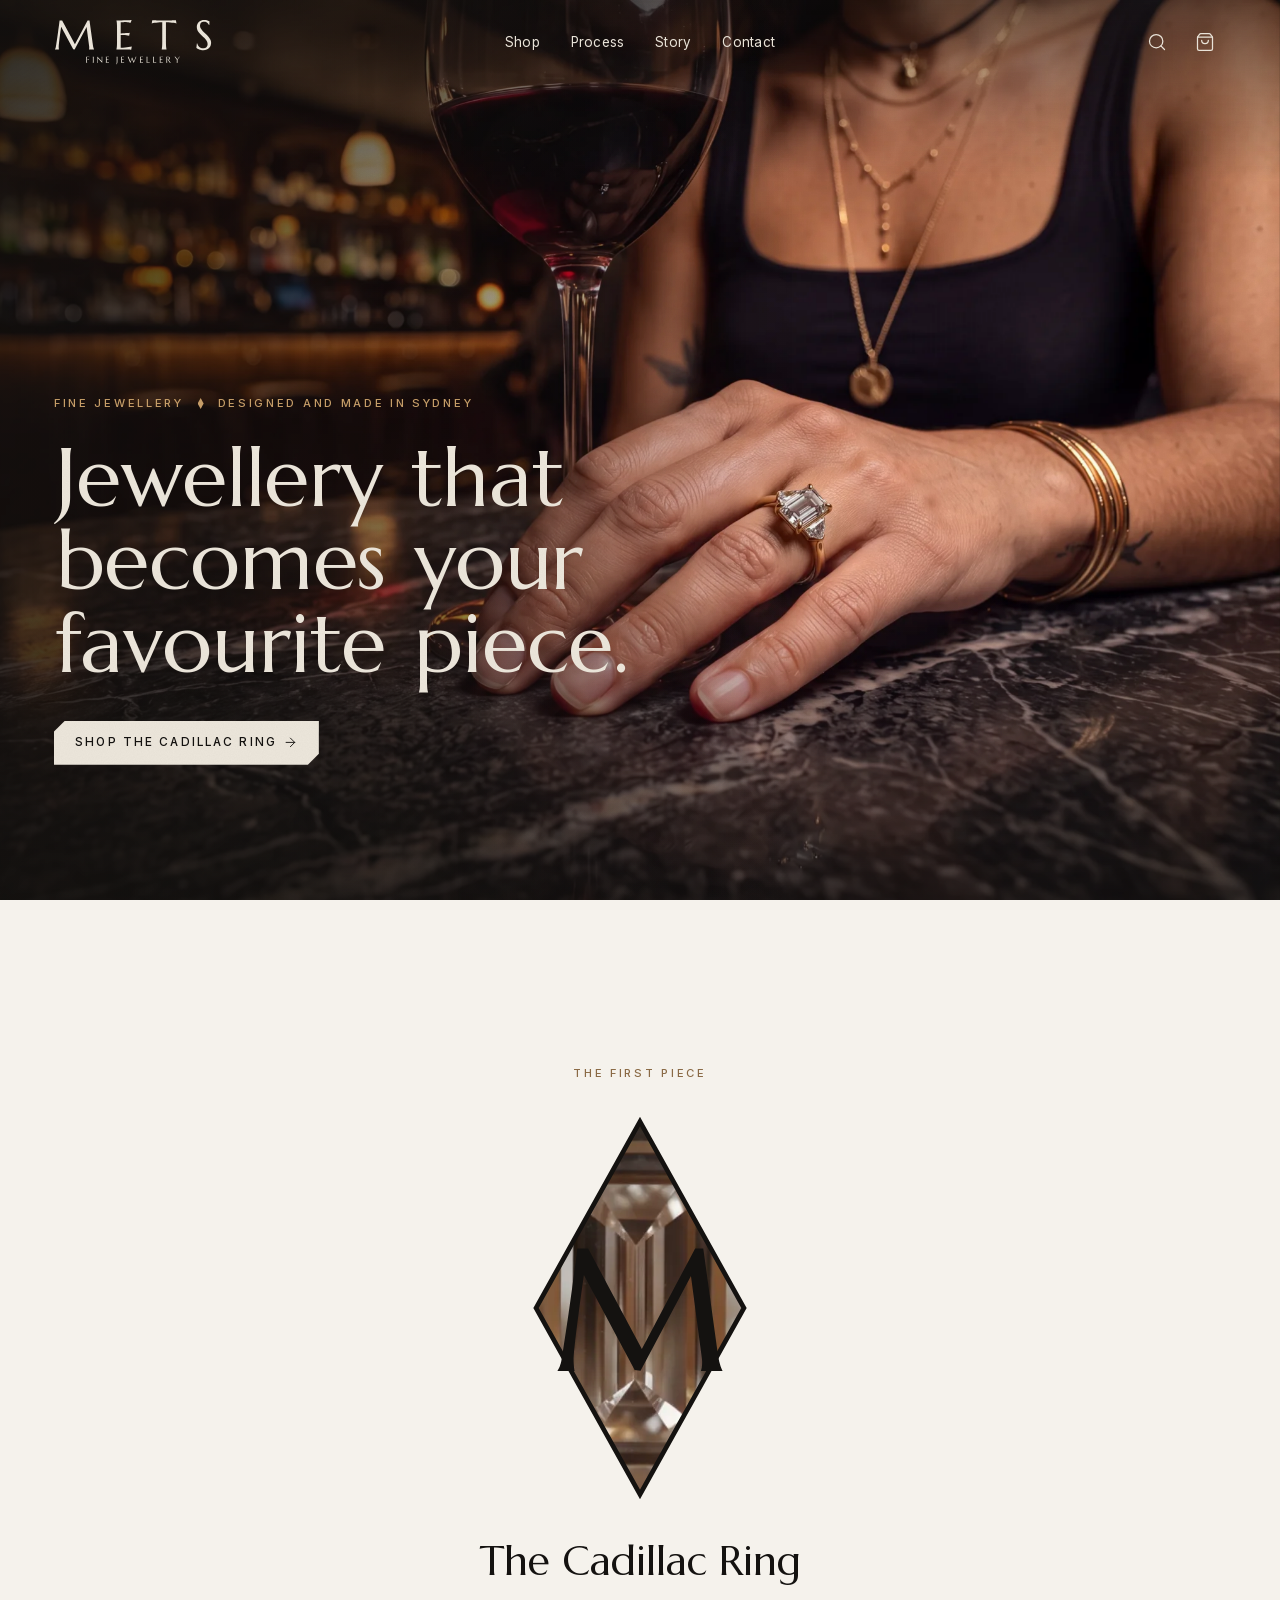
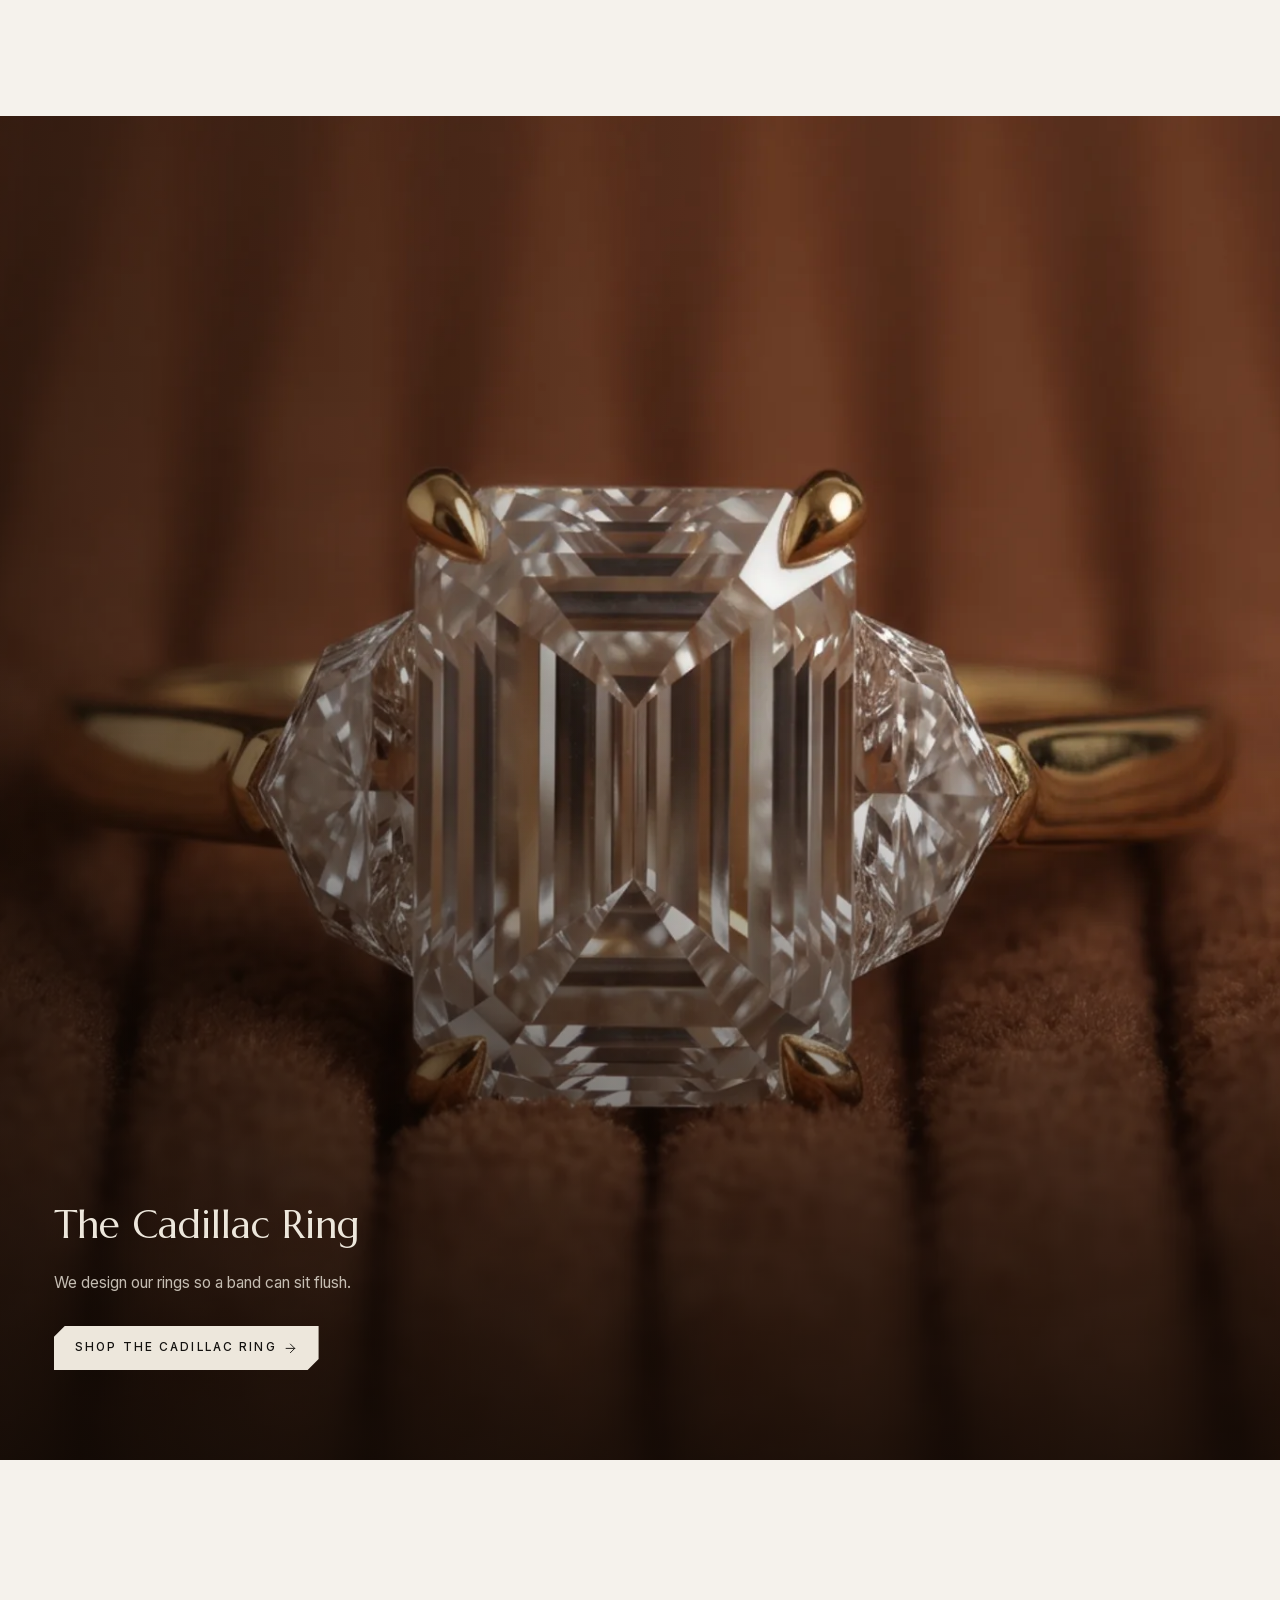
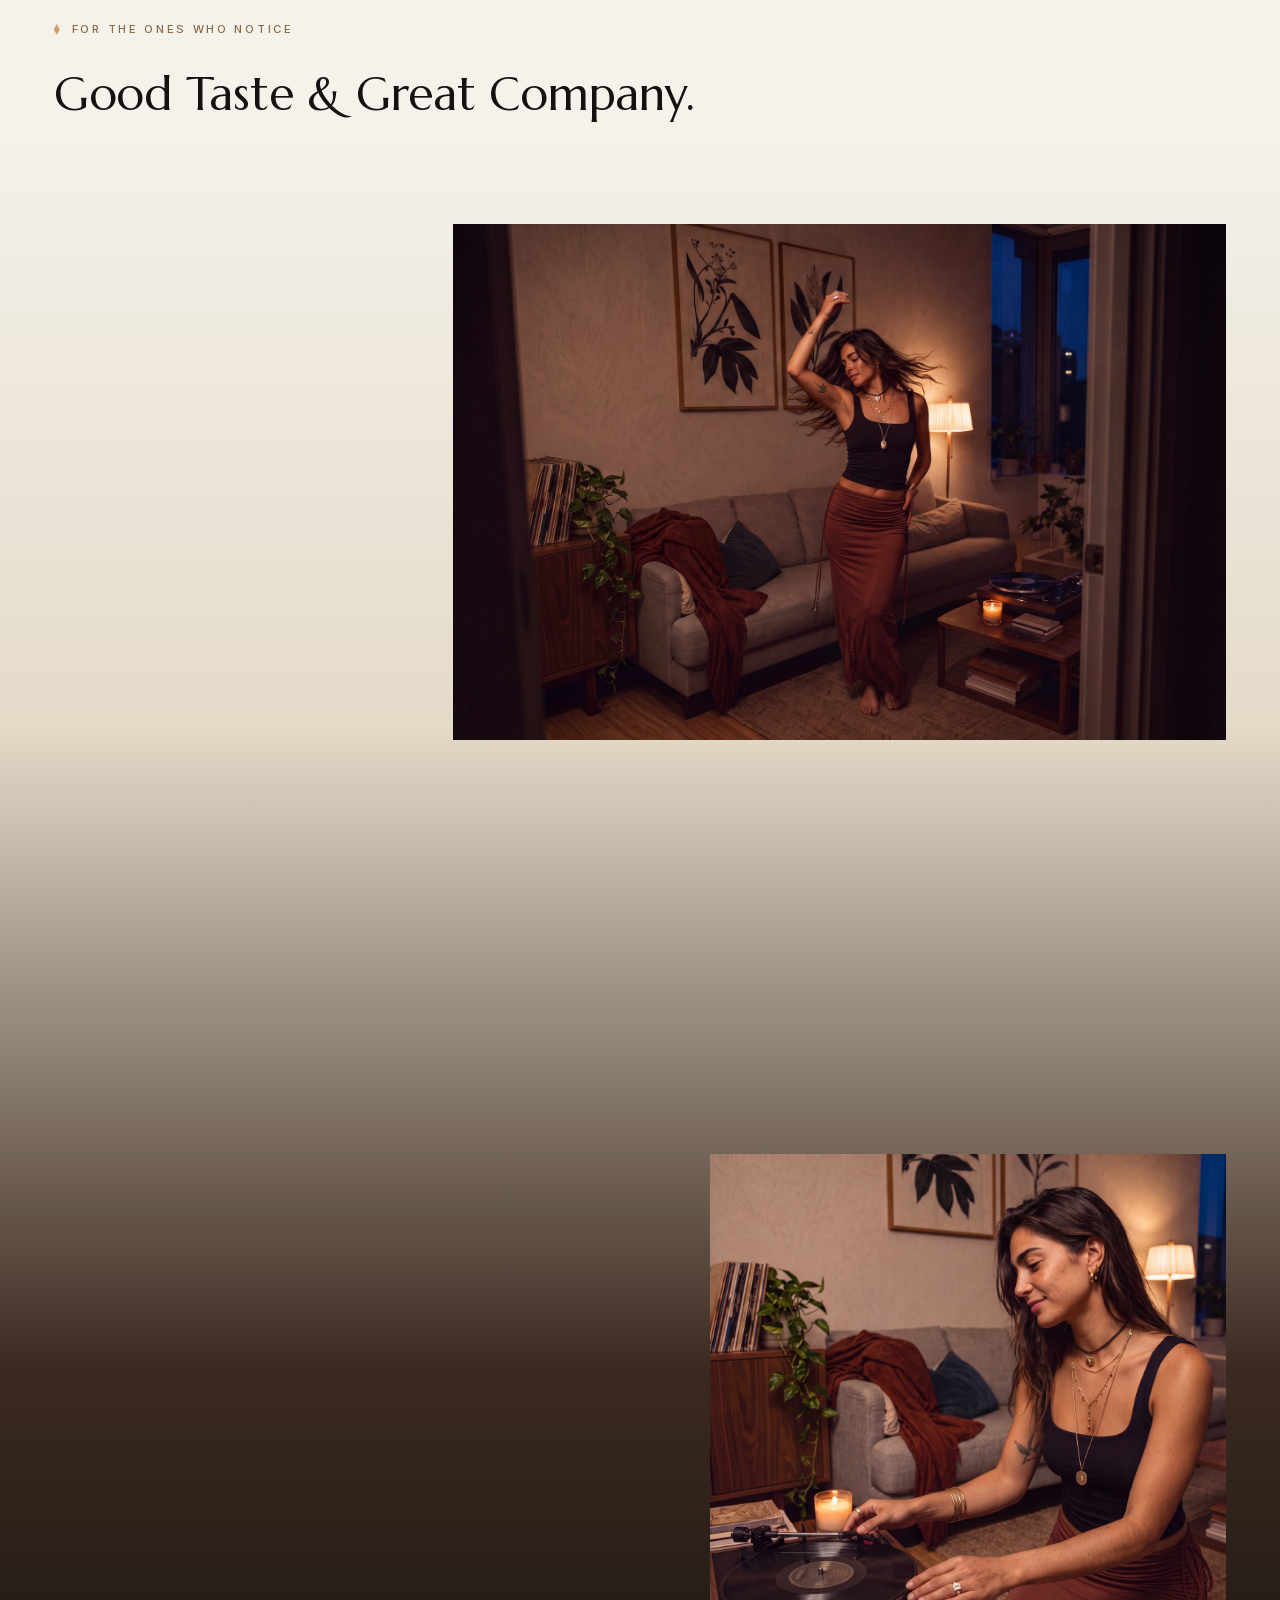
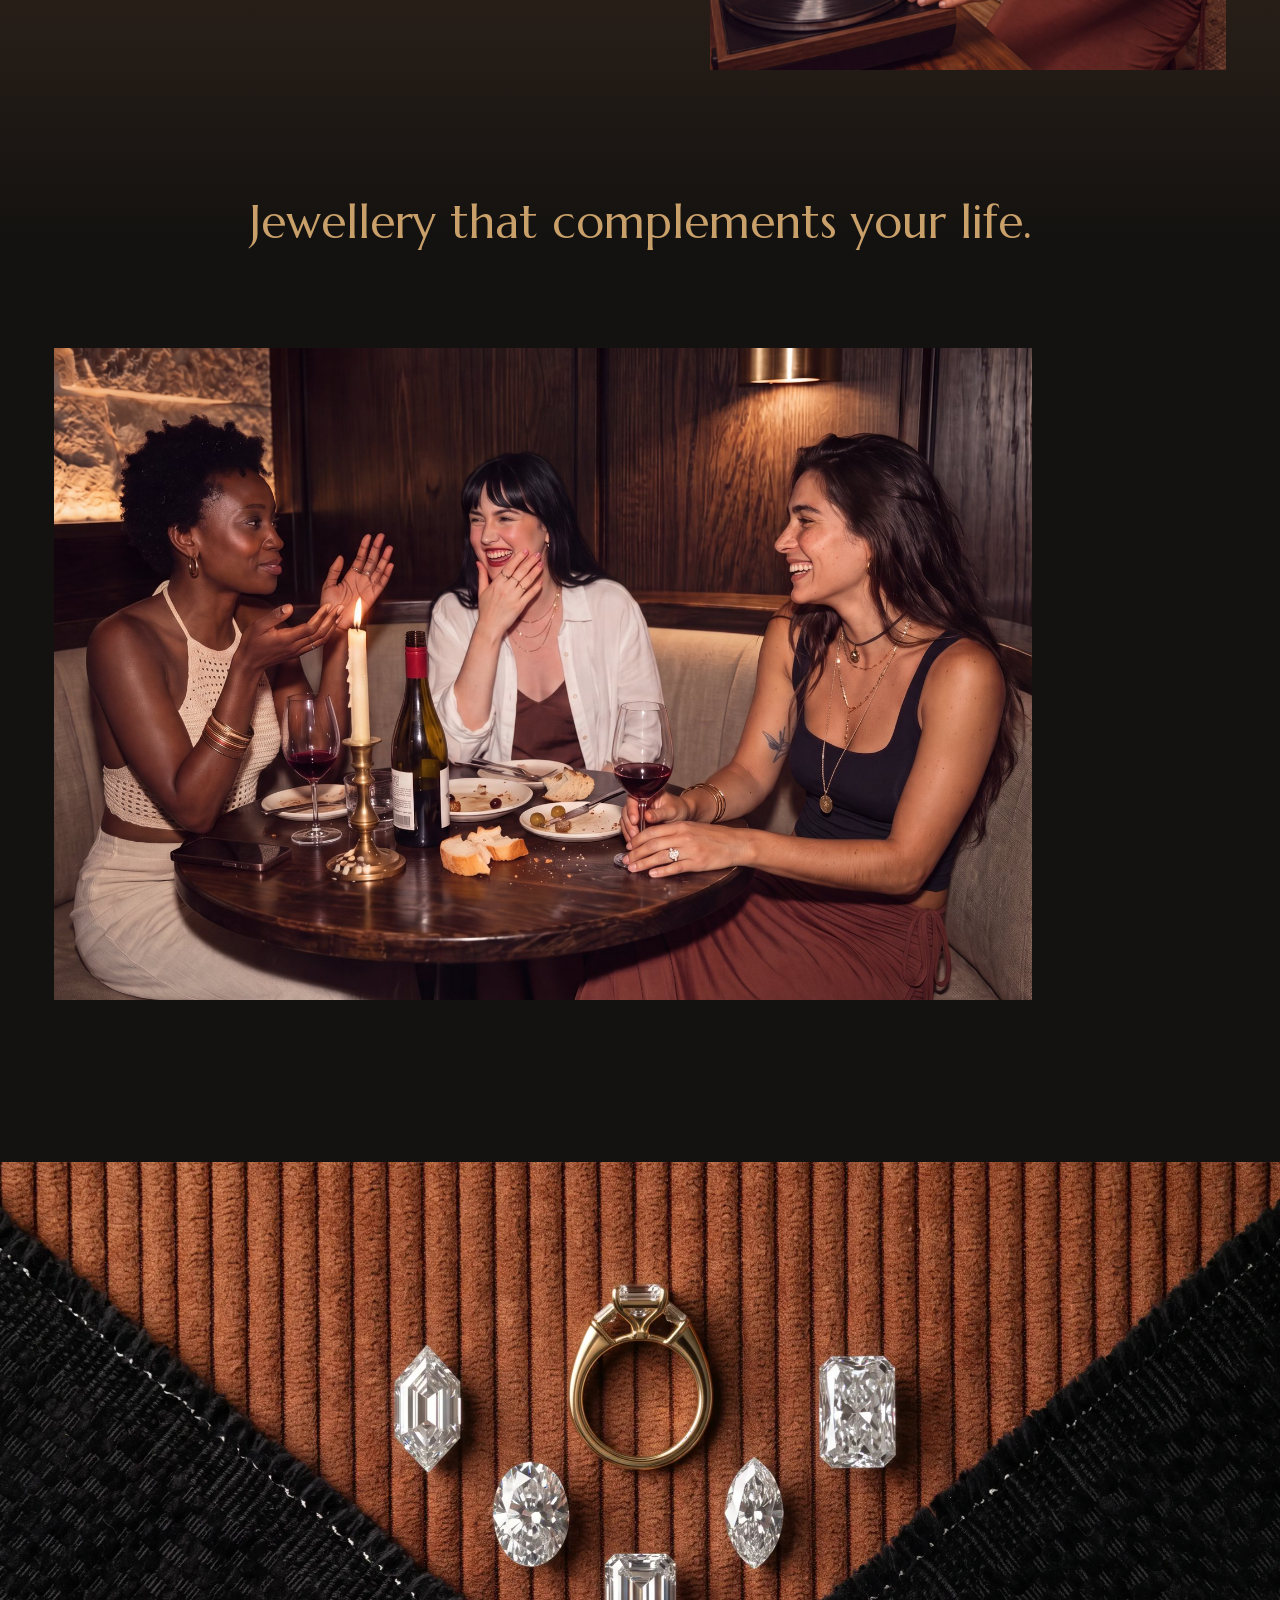
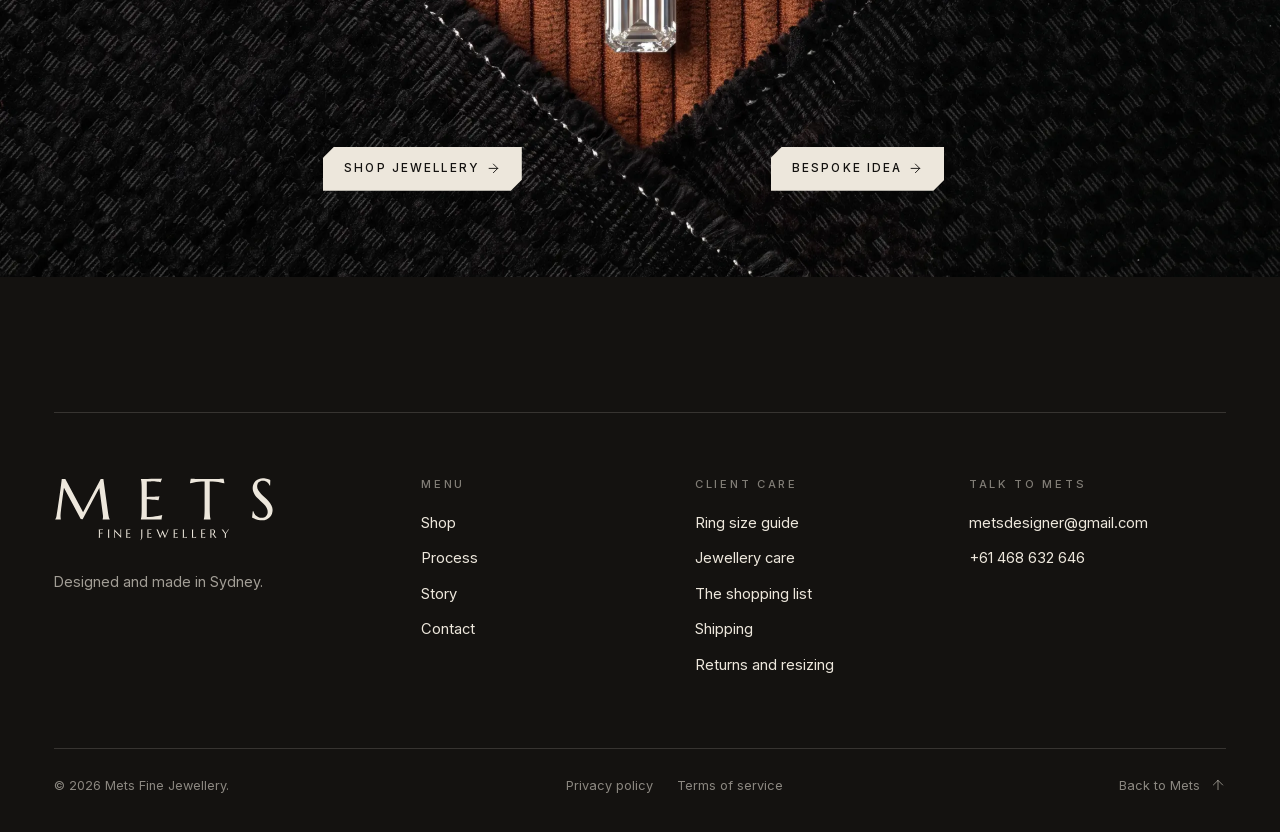
==== index.html @ 0426e7bd "Publish Mets website mock-up preview Co-Authored-By: Claude Opus 5.5 <noreply@anthropic.com>" ====
<!DOCTYPE html>
<html data-dpl-id="dpl_EZgQTgJrRogErBifAhVKXaiM8aMg" data-smooth-scroll="" lang="en-AU"><head><meta charset="utf-8"/><meta content="width=device-width, initial-scale=1" name="viewport"/><link data-precedence="next" href="assets/css/2e94l4erm24dg.css" rel="stylesheet"/><link data-precedence="next" href="assets/css/3cw06a-lvmr-x.css" rel="stylesheet"/><link data-precedence="next" href="assets/css/39q7h851g985o.css" rel="stylesheet"/><link data-precedence="next" href="assets/css/12lcs5jye6vum.css" rel="stylesheet"/><style data-href="mets-fonts focal-1iamk94" data-precedence="default">:root{--font-marcellus:'Marcellus', 'Marcellus Fallback';--font-inter:'Inter', 'Inter Fallback'}@media (max-width: 760px), (max-aspect-ratio: 4 / 5){.focal-1iamk94{object-position:73% 50% !important}}</style><meta content="" name="next-size-adjust"/><title>Mets Fine Jewellery | Designed and made in Sydney</title><meta content="Fine jewellery designed and made in Sydney, to order. The Cadillac ring: an emerald-cut diamond with Cadillac sides, in yellow gold." name="description"/><meta content="noindex, nofollow" name="robots"/><meta content="METS Sydney | Fine jewellery, designed in Sydney and made to order" property="og:title"/><meta content="Jewellery that becomes your favourite piece. Fine jewellery, designed in Sydney and made to order." property="og:description"/><meta content="https://site-mets-fine-jewellery.vercel.app" property="og:url"/><meta content="METS Fine Jewellery" property="og:site_name"/><meta content="en_AU" property="og:locale"/><meta content="website" property="og:type"/><meta content="summary_large_image" name="twitter:card"/><meta content="METS Sydney | Fine jewellery, designed in Sydney and made to order" name="twitter:title"/><meta content="Jewellery that becomes your favourite piece. Fine jewellery, designed in Sydney and made to order." name="twitter:description"/><link href="assets/mets.css?v=1793947038" rel="stylesheet"/></head><body><div hidden=""><!--$--><!--/$--></div><a class="skip" href="#main">Skip to content</a><header><div class="site-header" data-hidden="false" data-solid="false" data-tone="dark"><div class="hdr-inner"><a aria-label="Mets Fine Jewellery, home" class="logo" href="index.html"><svg aria-label="Mets Fine Jewellery" role="img" viewbox="163.98 138.49 266.26 77.51" xmlns="http://www.w3.org/2000/svg"><path d="M165.480 189.753 C165.731 189.389 166.015 188.848 166.334 188.130 C166.653 187.412 166.904 186.506 167.086 185.412 C167.337 183.817 167.616 182.023 167.924 180.029 C168.231 178.035 168.550 175.945 168.881 173.757 C169.211 171.570 169.542 169.331 169.872 167.041 C170.202 164.751 170.521 162.495 170.829 160.273 C171.137 158.051 171.433 155.909 171.718 153.847 C172.003 151.785 172.259 149.899 172.487 148.190 C172.715 146.481 172.903 144.995 173.051 143.730 C173.199 142.465 173.307 141.514 173.375 140.876 L177.716 140.876 L199.216 181.072 L220.544 140.876 L223.791 140.876 L229.396 181.482 C229.556 182.758 229.727 183.852 229.909 184.763 C230.091 185.674 230.274 186.455 230.456 187.104 C230.638 187.754 230.815 188.289 230.986 188.711 C231.157 189.132 231.322 189.480 231.481 189.753 L231.481 189.890 L222.868 189.890 L222.868 189.753 C222.982 189.503 223.090 189.092 223.193 188.523 C223.295 187.953 223.347 187.270 223.347 186.472 C223.347 186.176 223.335 185.874 223.312 185.566 C223.290 185.259 223.255 184.923 223.210 184.558 L218.869 151.813 L198.703 189.753 L196.344 189.480 L176.041 151.472 C175.244 156.872 174.549 161.862 173.957 166.443 C173.706 168.402 173.455 170.356 173.205 172.304 C172.954 174.253 172.732 176.070 172.538 177.756 C172.344 179.442 172.191 180.929 172.077 182.217 C171.963 183.504 171.906 184.455 171.906 185.071 C171.906 185.845 171.928 186.529 171.974 187.121 C172.020 187.714 172.065 188.215 172.111 188.625 C172.179 189.104 172.248 189.525 172.316 189.890 L165.480 189.890 L165.480 189.753" fill="#EDE7DC" fill-rule="evenodd"></path><path d="M269.171 140.876 C272.020 140.876 274.851 140.865 277.665 140.842 C280.479 140.819 283.060 140.790 285.407 140.756 C287.754 140.722 289.759 140.671 291.422 140.602 C293.086 140.534 294.214 140.443 294.806 140.329 L293.131 144.875 C292.379 144.670 291.502 144.488 290.500 144.328 C289.634 144.191 288.580 144.060 287.338 143.935 C286.096 143.810 284.666 143.747 283.048 143.747 C282.501 143.747 281.846 143.764 281.083 143.798 C280.320 143.832 279.585 143.872 278.878 143.918 C278.058 143.963 277.226 144.009 276.383 144.055 L276.383 162.717 C278.730 162.694 280.849 162.626 282.741 162.512 C284.632 162.398 286.238 162.284 287.560 162.170 C289.110 162.033 290.477 161.874 291.662 161.692 L290.602 166.648 C289.030 166.443 287.423 166.249 285.783 166.067 C284.370 165.907 282.832 165.765 281.168 165.639 C279.505 165.514 277.910 165.451 276.383 165.451 L276.383 186.882 C279.072 186.882 281.544 186.768 283.800 186.540 C286.056 186.312 288.027 186.050 289.713 185.754 C291.673 185.435 293.462 185.059 295.080 184.626 L294.088 190.163 C293.815 190.141 293.405 190.118 292.858 190.095 C292.311 190.072 291.702 190.050 291.029 190.027 C290.357 190.004 289.651 189.987 288.910 189.975 C288.170 189.964 287.469 189.953 286.808 189.941 C286.147 189.930 285.561 189.919 285.048 189.907 C284.535 189.896 284.165 189.890 283.937 189.890 L269.171 189.890 L269.171 189.753 C269.308 189.275 269.439 188.682 269.564 187.976 C269.690 187.270 269.798 186.392 269.889 185.344 C269.980 184.296 270.049 183.048 270.094 181.601 C270.140 180.154 270.162 178.462 270.162 176.526 L270.162 154.274 C270.162 152.338 270.140 150.646 270.094 149.199 C270.049 147.752 269.980 146.499 269.889 145.439 C269.798 144.379 269.690 143.496 269.564 142.790 C269.439 142.084 269.308 141.491 269.171 141.013 L269.171 140.876" fill="#EDE7DC" fill-rule="evenodd"></path><path d="M346.374 143.884 C343.685 143.884 341.258 144.003 339.093 144.243 C336.928 144.482 335.060 144.738 333.488 145.012 C331.665 145.353 330.035 145.729 328.600 146.140 L329.591 140.602 C329.865 140.625 330.275 140.648 330.822 140.671 C331.368 140.694 331.978 140.716 332.650 140.739 C333.322 140.762 334.029 140.779 334.769 140.790 C335.510 140.802 336.211 140.813 336.871 140.825 C337.532 140.836 338.119 140.847 338.632 140.859 C339.144 140.870 339.515 140.876 339.743 140.876 L359.259 140.876 C359.487 140.876 359.858 140.870 360.370 140.859 C360.883 140.847 361.470 140.836 362.130 140.825 C362.791 140.813 363.492 140.802 364.233 140.790 C364.973 140.779 365.680 140.762 366.352 140.739 C367.024 140.716 367.633 140.694 368.180 140.671 C368.727 140.648 369.137 140.625 369.411 140.602 L370.402 146.140 C368.944 145.729 367.303 145.353 365.480 145.012 C363.908 144.738 362.039 144.482 359.875 144.243 C357.710 144.003 355.283 143.884 352.594 143.884 L352.594 176.526 C352.594 178.462 352.623 180.154 352.680 181.601 C352.737 183.048 352.805 184.296 352.885 185.344 C352.965 186.392 353.067 187.270 353.192 187.976 C353.318 188.682 353.449 189.275 353.586 189.753 L353.586 189.890 L345.416 189.890 L345.416 189.753 C345.553 189.275 345.679 188.682 345.792 187.976 C345.906 187.270 346.009 186.392 346.100 185.344 C346.191 184.296 346.260 183.048 346.305 181.601 C346.351 180.154 346.374 178.462 346.374 176.526 L346.374 143.884" fill="#EDE7DC" fill-rule="evenodd"></path><path d="M425.729 148.669 L424.977 148.669 C424.795 148.145 424.504 147.552 424.106 146.892 C423.707 146.231 423.183 145.610 422.533 145.029 C421.884 144.448 421.098 143.963 420.175 143.576 C419.252 143.189 418.164 142.995 416.911 142.995 C415.794 142.995 414.803 143.166 413.937 143.508 C413.071 143.850 412.348 144.328 411.767 144.943 C411.185 145.559 410.747 146.288 410.451 147.131 C410.154 147.974 410.006 148.908 410.006 149.934 C410.006 151.574 410.468 153.141 411.391 154.633 C412.313 156.126 413.470 157.601 414.860 159.060 C416.250 160.518 417.754 161.976 419.372 163.435 C420.989 164.893 422.493 166.408 423.883 167.981 C425.273 169.553 426.430 171.199 427.353 172.920 C428.275 174.640 428.737 176.491 428.737 178.474 C428.737 179.955 428.481 181.442 427.968 182.934 C427.455 184.427 426.663 185.766 425.592 186.951 C424.521 188.135 423.143 189.098 421.457 189.839 C419.770 190.579 417.765 190.950 415.441 190.950 C414.142 190.950 412.906 190.830 411.732 190.591 C410.559 190.351 409.477 190.055 408.485 189.702 C407.494 189.349 406.605 188.967 405.819 188.557 C405.033 188.147 404.389 187.771 403.888 187.429 L404.674 179.875 L405.529 179.875 C405.779 180.946 406.190 181.966 406.759 182.934 C407.329 183.903 408.030 184.757 408.861 185.498 C409.693 186.238 410.644 186.831 411.715 187.275 C412.786 187.720 413.960 187.942 415.236 187.942 C416.398 187.942 417.440 187.765 418.363 187.412 C419.286 187.059 420.078 186.569 420.739 185.942 C421.400 185.316 421.907 184.569 422.260 183.703 C422.613 182.838 422.790 181.892 422.790 180.867 C422.790 179.431 422.528 178.104 422.003 176.885 C421.479 175.665 420.790 174.509 419.936 173.415 C419.081 172.322 418.113 171.262 417.030 170.237 C415.948 169.211 414.837 168.180 413.698 167.143 C412.558 166.106 411.448 165.041 410.365 163.947 C409.283 162.854 408.314 161.686 407.460 160.444 C406.605 159.202 405.916 157.869 405.392 156.445 C404.868 155.021 404.606 153.454 404.606 151.745 C404.606 149.945 404.953 148.321 405.648 146.874 C406.343 145.428 407.266 144.191 408.417 143.166 C409.568 142.141 410.872 141.354 412.331 140.808 C413.789 140.261 415.293 139.987 416.842 139.987 C417.982 139.987 419.030 140.078 419.987 140.261 C420.944 140.443 421.804 140.659 422.567 140.910 C423.331 141.161 423.997 141.411 424.567 141.662 C425.137 141.913 425.604 142.118 425.968 142.277 L425.729 148.669" fill="#EDE7DC" fill-rule="evenodd"></path><path d="M219.6114086471409 209.27336122733612Q219.6114086471409 209.86610878661088 219.62884239888427 210.3089260808926Q219.64627615062767 210.75174337517433 219.67068340306838 211.07252440725244Q219.69509065550912 211.39330543933053 219.73344490934454 211.6094839609484Q219.77179916317996 211.82566248256626 219.81364016736407 211.9721059972106V212.0H218.14000000000004V211.9721059972106Q218.18184100418415 211.82566248256626 218.22019525801957 211.6094839609484Q218.258549511855 211.39330543933053 218.2864435146444 211.07252440725244Q218.31433751743378 210.75174337517433 218.3282845188285 210.3089260808926Q218.3422315202232 209.86610878661088 218.3422315202232 209.27336122733612V204.73361227336122Q218.3422315202232 204.14086471408646 218.3282845188285 203.69804741980474Q218.31433751743378 203.255230125523 218.2864435146444 202.93096234309624Q218.258549511855 202.60669456066947 218.22019525801957 202.3905160390516Q218.18184100418415 202.17433751743374 218.14000000000004 202.0278940027894V202.0Q218.71880055788012 202.0 219.31154811715487 201.99651324965134Q219.90429567642963 201.99302649930266 220.46217573221764 201.98953974895397Q221.02005578800564 201.9860529986053 221.52214783821483 201.9755927475593Q222.02423988842403 201.96513249651326 222.42870292887034 201.95467224546724Q222.83316596931664 201.9442119944212 223.11210599721065 201.9267782426778Q223.39104602510466 201.90934449093444 223.5095955369596 201.8884239888424L223.16789400278944 202.81589958158995Q222.9377684797769 202.7531380753138 222.6309344490935 202.70432357043236Q222.36594142259418 202.66248256624826 221.9858856345886 202.62412831241284Q221.60582984658302 202.5857740585774 221.11071129707116 202.5857740585774Q220.94334728033476 202.5857740585774 220.69230125523018 202.59623430962344Q220.44125523012556 202.60669456066947 220.19718270571832 202.62064156206415Q219.9182426778243 202.63458856345886 219.6114086471409 202.64853556485355V206.17015341701534Q220.32967921896795 206.163179916318 220.92940027894008 206.12831241283124Q221.52912133891218 206.0934449093445 221.96147838214787 206.05857740585773Q222.4635704323571 206.01673640167365 222.8680334728034 205.96094839609484L222.6588284518829 206.9721059972106Q222.13581589958164 206.90934449093444 221.59885634588568 206.85355648535565Q221.1386052998606 206.8047419804742 220.60861924686196 206.76638772663878Q220.07863319386337 206.72803347280336 219.6114086471409 206.72803347280336ZM229.3242763651969 211.9721059972106Q229.36611736938102 211.82566248256626 229.40098487286775 211.6094839609484Q229.4358523763545 211.39330543933053 229.4637463791439 211.07252440725244Q229.4916403819333 210.75174337517433 229.50558738332802 210.3089260808926Q229.5195343847227 209.86610878661088 229.5195343847227 209.27336122733612V204.73361227336122Q229.5195343847227 204.14086471408646 229.50558738332802 203.69804741980474Q229.4916403819333 203.255230125523 229.4637463791439 202.93096234309624Q229.4358523763545 202.60669456066947 229.40098487286775 202.3905160390516Q229.36611736938102 202.17433751743374 229.3242763651969 202.0278940027894V202.0H230.99094303186357V202.0278940027894Q230.94910202767946 202.17433751743374 230.91074777384404 202.3905160390516Q230.87239352000861 202.60669456066947 230.84798626756788 202.93096234309624Q230.82357901512717 203.255230125523 230.8061452633838 203.69804741980474Q230.78871151164043 204.14086471408646 230.78871151164043 204.73361227336122V209.27336122733612Q230.78871151164043 209.86610878661088 230.8061452633838 210.3089260808926Q230.82357901512717 210.75174337517433 230.84798626756788 211.07252440725244Q230.87239352000861 211.39330543933053 230.91074777384404 211.6094839609484Q230.94910202767946 211.82566248256626 230.99094303186357 211.9721059972106V212.0H229.3242763651969ZM237.25192790473128 202.0 244.43463362300184 209.6429567642957V204.73361227336122Q244.43463362300184 204.14086471408646 244.42068662160713 203.69804741980474Q244.40673962021242 203.255230125523 244.37884561742302 202.93096234309624Q244.35095161463363 202.60669456066947 244.3125973607982 202.3905160390516Q244.27424310696279 202.17433751743374 244.23240210277868 202.0278940027894V202.0H245.47368522690698V202.0278940027894Q245.4318442227229 202.17433751743374 245.39697671923614 202.3905160390516Q245.3621092157494 202.60669456066947 245.33421521295998 202.93096234309624Q245.30632121017058 203.255230125523 245.29237420877587 203.69804741980474Q245.27842720738118 204.14086471408646 245.27842720738118 204.73361227336122V212.139470013947H245.03435468297394L237.85164896470337 204.50348675034869V209.27336122733612Q237.85164896470337 209.86610878661088 237.86559596609806 210.3089260808926Q237.87954296749277 210.75174337517433 237.90743697028216 211.07252440725244Q237.93533097307156 211.39330543933053 237.97019847655832 211.6094839609484Q238.00506598004506 211.82566248256626 238.04690698422917 211.9721059972106V212.0H236.80562386010087V211.9721059972106Q236.84746486428494 211.82566248256626 236.88581911812037 211.6094839609484Q236.92417337195582 211.39330543933053 236.9520673747452 211.07252440725244Q236.9799613775346 210.75174337517433 236.9939083789293 210.3089260808926Q237.007855380324 209.86610878661088 237.007855380324 209.27336122733612V204.73361227336122Q237.007855380324 204.14086471408646 236.9939083789293 203.69804741980474Q236.9799613775346 203.255230125523 236.9520673747452 202.93096234309624Q236.92417337195582 202.60669456066947 236.88581911812037 202.3905160390516Q236.84746486428494 202.17433751743374 236.80562386010087 202.0278940027894V202.0ZM251.2883660551443 202.0Q252.16005364231307 202.0 253.0212809784358 201.99302649930263Q253.88250831455855 201.9860529986053 254.6007788863856 201.9755927475593Q255.31904945821265 201.96513249651326 255.82811500911922 201.9442119944212Q256.3371805600258 201.92329149232916 256.51849157815684 201.8884239888424L256.1767900439867 202.81589958158995Q255.94666452097417 202.7531380753138 255.63983049029076 202.70432357043236Q255.37483746379147 202.66248256624826 254.99478167578587 202.62412831241284Q254.61472588778028 202.5857740585774 254.11960733826845 202.5857740585774Q253.95224332153202 202.5857740585774 253.7186310481708 202.59623430962344Q253.4850187748096 202.60669456066947 253.26884025319174 202.62064156206415Q253.01779422808713 202.63458856345886 252.75977470228517 202.64853556485355V206.4560669456067Q253.47804527411222 206.44909344490935 254.0568458319923 206.41422594142261Q254.63564638987233 206.37935843793585 255.04010943031864 206.34449093444908Q255.51430747773844 206.302649930265 255.87692951400066 206.2468619246862L255.66075099238282 207.25801952580196Q255.17957944426564 207.1952580195258 254.67748739405644 207.139470013947Q254.24513035082074 207.09065550906556 253.73606479991417 207.05230125523013Q253.22699924900763 207.0139470013947 252.75977470228517 207.0139470013947V211.3863319386332Q253.5826477845725 211.3863319386332 254.27302435361014 211.3165969316597Q254.9634009226478 211.2468619246862 255.4794399742517 211.15620641562063Q256.07916103422383 211.05857740585773 256.5742795837357 210.9260808926081L256.3720480635125 212.0557880055788Q256.2883660551443 212.04881450488145 256.12100203840794 212.0418410041841Q255.9536380216715 212.03486750348674 255.7479197510997 212.0278940027894Q255.54220148052786 212.02092050209205 255.315562707864 212.0174337517434Q255.08892393520009 212.0139470013947 254.88669241497695 212.01046025104603Q254.68446089475378 212.00697350069734 254.5275571290634 212.00348675034866Q254.37065336337304 212.0 254.30091835639954 212.0H251.2883660551443V211.9721059972106Q251.33020705932842 211.82566248256626 251.36856131316384 211.6094839609484Q251.40691556699926 211.39330543933053 251.43480956978865 211.07252440725244Q251.46270357257805 210.75174337517433 251.47665057397276 210.3089260808926Q251.49059757536747 209.86610878661088 251.49059757536747 209.27336122733612V204.73361227336122Q251.49059757536747 204.14086471408646 251.47665057397276 203.69804741980474Q251.46270357257805 203.255230125523 251.43480956978865 202.93096234309624Q251.40691556699926 202.60669456066947 251.36856131316384 202.3905160390516Q251.33020705932842 202.17433751743374 251.2883660551443 202.0278940027894V202.0ZM270.90238601008485 210.55648535564853Q270.90238601008485 211.4979079497908 270.7106147409077 212.18828451882845Q270.5188434717306 212.8786610878661 270.17365518721175 213.4121338912134Q269.8284669026929 213.94560669456067 269.35775560562183 214.36401673640165Q268.8870443085507 214.78242677824267 268.32916425276267 215.18688981868897L268.20364124021035 215.01255230125523Q268.6848127883275 214.5732217573222 268.96723956657024 214.09902370990238Q269.2496663448129 213.62482566248258 269.39959660980594 213.08437935843796Q269.5495268747989 212.5439330543933 269.591367878983 211.91980474198047Q269.63320888316713 211.29567642956764 269.63320888316713 210.55648535564853V204.73361227336122Q269.63320888316713 204.14086471408646 269.61926188177245 203.69804741980474Q269.60531488037776 203.255230125523 269.57742087758834 202.93096234309624Q269.5495268747989 202.60669456066947 269.5111726209635 202.3905160390516Q269.47281836712807 202.17433751743374 269.43097736294396 202.0278940027894V202.0H271.104617530308V202.0278940027894Q271.0627765261239 202.17433751743374 271.02442227228846 202.3905160390516Q270.98606801845307 202.60669456066947 270.95817401566364 202.93096234309624Q270.9302800128743 203.255230125523 270.91633301147954 203.69804741980474Q270.90238601008485 204.14086471408646 270.90238601008485 204.73361227336122ZM276.9192983585453 202.0Q277.790985945714 202.0 278.65221328183674 201.99302649930263Q279.5134406179595 201.9860529986053 280.23171118978655 201.9755927475593Q280.9499817616136 201.96513249651326 281.45904731252017 201.9442119944212Q281.9681128634267 201.92329149232916 282.1494238815578 201.8884239888424L281.80772234738765 202.81589958158995Q281.5775968243751 202.7531380753138 281.2707627936917 202.70432357043236Q281.0057697671924 202.66248256624826 280.6257139791868 202.62412831241284Q280.24565819118123 202.5857740585774 279.7505396416694 202.5857740585774Q279.583175624933 202.5857740585774 279.34956335157176 202.59623430962344Q279.1159510782105 202.60669456066947 278.89977255659267 202.62064156206415Q278.6487265314881 202.63458856345886 278.3907070056861 202.64853556485355V206.4560669456067Q279.1089775775132 206.44909344490935 279.6877781353933 206.41422594142261Q280.2665786932733 206.37935843793585 280.6710417337196 206.34449093444908Q281.1452397811394 206.302649930265 281.5078618174016 206.2468619246862L281.29168329578374 207.25801952580196Q280.8105117476666 207.1952580195258 280.3084196974574 207.139470013947Q279.8760626542217 207.09065550906556 279.36699710331516 207.05230125523013Q278.85793155240856 207.0139470013947 278.3907070056861 207.0139470013947V211.3863319386332Q279.2135800879734 211.3863319386332 279.9039566570111 211.3165969316597Q280.5943332260488 211.2468619246862 281.11037227765263 211.15620641562063Q281.71009333762476 211.05857740585773 282.2052118871366 210.9260808926081L282.00298036691345 212.0557880055788Q281.9192983585453 212.04881450488145 281.75193434180886 212.0418410041841Q281.58457032507243 212.03486750348674 281.3788520545006 212.0278940027894Q281.1731337839288 212.02092050209205 280.9464950112649 212.0174337517434Q280.71985623860104 212.0139470013947 280.5176247183779 212.01046025104603Q280.31539319815477 212.00697350069734 280.1584894324644 212.00348675034866Q280.001585666774 212.0 279.9318506598005 212.0H276.9192983585453V211.9721059972106Q276.96113936272934 211.82566248256626 276.9994936165648 211.6094839609484Q277.03784787040024 211.39330543933053 277.0657418731896 211.07252440725244Q277.09363587597903 210.75174337517433 277.1075828773737 210.3089260808926Q277.1215298787684 209.86610878661088 277.1215298787684 209.27336122733612V204.73361227336122Q277.1215298787684 204.14086471408646 277.1075828773737 203.69804741980474Q277.09363587597903 203.255230125523 277.0657418731896 202.93096234309624Q277.03784787040024 202.60669456066947 276.9994936165648 202.3905160390516Q276.96113936272934 202.17433751743374 276.9192983585453 202.0278940027894V202.0ZM295.76047848943256 203.31799163179917 298.5498787683726 210.08926080892607 301.2625705396418 203.44351464435147Q301.42296105568084 203.03207810320782 301.4996695633517 202.74616457461644Q301.57637807102253 202.4602510460251 301.57637807102253 202.25801952580196Q301.57637807102253 202.1952580195258 301.5694045703252 202.12900976290098Q301.56243106962785 202.06276150627616 301.5484840682331 202.0278940027894V202.0H302.92923720630847V202.0278940027894Q302.78976719236147 202.1813110181311 302.62588992597375 202.5160390516039Q302.462012659586 202.8507670850767 302.24583413796813 203.34588563458857L298.5219847655832 212.21617852161785H297.9919987125846L295.27930694131544 205.63319386331938L292.80371419375615 212.21617852161785H292.28070164145487L288.86368629975334 203.6875871687587Q288.7381632872011 203.38772663877268 288.6091535243001 203.10878661087867Q288.4801437613991 202.82984658298466 288.3650809998928 202.60669456066944Q288.25001823838653 202.38354253835425 288.1558759789723 202.23012552301253Q288.0617337195581 202.07670850767084 288.019892715374 202.0278940027894V202.0H289.95155240853995V202.0278940027894Q289.93760540714527 202.10460251046024 289.93760540714527 202.14644351464435Q289.93760540714527 202.18828451882845 289.93760540714527 202.24407252440724Q289.93760540714527 202.48117154811715 289.9899066623754 202.74616457461644Q290.04220791760554 203.01115760111577 290.1956249329472 203.38772663877268L292.81766119515083 210.01255230125523L295.32114794549955 203.34588563458857ZM308.7439180345458 202.0Q309.6156056217145 202.0 310.47683295783725 201.99302649930263Q311.33806029396 201.9860529986053 312.05633086578706 201.9755927475593Q312.77460143761414 201.96513249651326 313.2836669885207 201.9442119944212Q313.7927325394272 201.92329149232916 313.97404355755833 201.8884239888424L313.63234202338816 202.81589958158995Q313.40221650037563 202.7531380753138 313.0953824696922 202.70432357043236Q312.8303894431929 202.66248256624826 312.45033365518736 202.62412831241284Q312.07027786718174 202.5857740585774 311.5751593176699 202.5857740585774Q311.4077953009335 202.5857740585774 311.17418302757227 202.59623430962344Q310.940570754211 202.60669456066947 310.7243922325932 202.62064156206415Q310.4733462074886 202.63458856345886 310.21532668168663 202.64853556485355V206.4560669456067Q310.9335972535137 206.44909344490935 311.5123978113937 206.41422594142261Q312.0911983692738 206.37935843793585 312.4956614097201 206.34449093444908Q312.96985945713993 206.302649930265 313.3324814934021 206.2468619246862L313.11630297178425 207.25801952580196Q312.63513142366713 207.1952580195258 312.1330393734579 207.139470013947Q311.7006823302222 207.09065550906556 311.1916167793156 207.05230125523013Q310.68255122840907 207.0139470013947 310.21532668168663 207.0139470013947V211.3863319386332Q311.0381997639739 211.3863319386332 311.7285763330116 211.3165969316597Q312.4189529020493 211.2468619246862 312.93499195365314 211.15620641562063Q313.53471301362526 211.05857740585773 314.0298315631371 210.9260808926081L313.82760004291396 212.0557880055788Q313.7439180345458 212.04881450488145 313.57655401780937 212.0418410041841Q313.40919000107294 212.03486750348674 313.2034717305011 212.0278940027894Q312.9977534599293 212.02092050209205 312.7711146872654 212.0174337517434Q312.54447591460155 212.0139470013947 312.34224439437844 212.01046025104603Q312.1400128741553 212.00697350069734 311.9831091084649 212.00348675034866Q311.82620534277453 212.0 311.756470335801 212.0H308.7439180345458V211.9721059972106Q308.78575903872985 211.82566248256626 308.8241132925653 211.6094839609484Q308.86246754640075 211.39330543933053 308.8903615491902 211.07252440725244Q308.91825555197954 210.75174337517433 308.9322025533742 210.3089260808926Q308.9461495547689 209.86610878661088 308.9461495547689 209.27336122733612V204.73361227336122Q308.9461495547689 204.14086471408646 308.9322025533742 203.69804741980474Q308.91825555197954 203.255230125523 308.8903615491902 202.93096234309624Q308.86246754640075 202.60669456066947 308.8241132925653 202.3905160390516Q308.78575903872985 202.17433751743374 308.7439180345458 202.0278940027894V202.0ZM321.31592103851534 211.3863319386332Q322.13879412080263 211.3863319386332 322.82917068984034 211.3165969316597Q323.519547258878 211.2468619246862 324.03558631048185 211.15620641562063Q324.635307370454 211.05857740585773 325.13042591996583 210.9260808926081L324.92819439974267 212.0557880055788Q324.8445123913745 212.04881450488145 324.6771483746381 212.0418410041841Q324.50978435790165 212.03486750348674 324.30406608732983 212.0278940027894Q324.098347816758 212.02092050209205 323.87170904409413 212.0174337517434Q323.64507027143026 212.0139470013947 323.4428387512071 212.01046025104603Q323.240607230984 212.00697350069734 323.08370346529364 212.00348675034866Q322.92679969960324 212.0 322.8570646926297 212.0H319.8445123913745V211.9721059972106Q319.88635339555856 211.82566248256626 319.924707649394 211.6094839609484Q319.96306190322946 211.39330543933053 319.9909559060188 211.07252440725244Q320.01884990880825 210.75174337517433 320.03279691020293 210.3089260808926Q320.0467439115976 209.86610878661088 320.0467439115976 209.27336122733612V204.73361227336122Q320.0467439115976 204.14086471408646 320.03279691020293 203.69804741980474Q320.01884990880825 203.255230125523 319.9909559060188 202.93096234309624Q319.96306190322946 202.60669456066947 319.924707649394 202.3905160390516Q319.88635339555856 202.17433751743374 319.8445123913745 202.0278940027894V202.0H321.5181525587385V202.0278940027894Q321.4763115545544 202.17433751743374 321.43795730071895 202.3905160390516Q321.39960304688356 202.60669456066947 321.3751957944428 202.93096234309624Q321.3507885420021 203.255230125523 321.3333547902587 203.69804741980474Q321.31592103851534 204.14086471408646 321.31592103851534 204.73361227336122ZM332.41651539534405 211.3863319386332Q333.23938847763134 211.3863319386332 333.929765046669 211.3165969316597Q334.6201416157067 211.2468619246862 335.13618066731055 211.15620641562063Q335.7359017272827 211.05857740585773 336.23102027679454 210.9260808926081L336.0287887565714 212.0557880055788Q335.9451067482032 212.04881450488145 335.7777427314668 212.0418410041841Q335.61037871473036 212.03486750348674 335.40466044415854 212.0278940027894Q335.1989421735867 212.02092050209205 334.97230340092284 212.0174337517434Q334.74566462825896 212.0139470013947 334.54343310803586 212.01046025104603Q334.3412015878127 212.00697350069734 334.1842978221223 212.00348675034866Q334.02739405643194 212.0 333.9576590494584 212.0H330.9451067482032V211.9721059972106Q330.98694775238727 211.82566248256626 331.0253020062227 211.6094839609484Q331.06365626005817 211.39330543933053 331.0915502628476 211.07252440725244Q331.11944426563696 210.75174337517433 331.13339126703164 210.3089260808926Q331.1473382684263 209.86610878661088 331.1473382684263 209.27336122733612V204.73361227336122Q331.1473382684263 204.14086471408646 331.13339126703164 203.69804741980474Q331.11944426563696 203.255230125523 331.0915502628476 202.93096234309624Q331.06365626005817 202.60669456066947 331.0253020062227 202.3905160390516Q330.98694775238727 202.17433751743374 330.9451067482032 202.0278940027894V202.0H332.6187469155672V202.0278940027894Q332.5769059113831 202.17433751743374 332.5385516575477 202.3905160390516Q332.50019740371226 202.60669456066947 332.47579015127155 202.93096234309624Q332.4513828988308 203.255230125523 332.43394914708745 203.69804741980474Q332.41651539534405 204.14086471408646 332.41651539534405 204.73361227336122ZM342.0457011050319 202.0Q342.91738869220063 202.0 343.77861602832337 201.99302649930263Q344.6398433644461 201.9860529986053 345.3581139362732 201.9755927475593Q346.07638450810026 201.96513249651326 346.5854500590068 201.9442119944212Q347.09451560991334 201.92329149232916 347.27582662804446 201.8884239888424L346.9341250938743 202.81589958158995Q346.70399957086175 202.7531380753138 346.3971655401783 202.70432357043236Q346.13217251367905 202.66248256624826 345.75211672567343 202.62412831241284Q345.37206093766787 202.5857740585774 344.876942388156 202.5857740585774Q344.70957837141964 202.5857740585774 344.4759660980584 202.59623430962344Q344.24235382469715 202.60669456066947 344.0261753030793 202.62064156206415Q343.7751292779747 202.63458856345886 343.51710975217276 202.64853556485355V206.4560669456067Q344.23538032399983 206.44909344490935 344.8141808818799 206.41422594142261Q345.3929814397599 206.37935843793585 345.79744448020625 206.34449093444908Q346.27164252762606 206.302649930265 346.6342645638882 206.2468619246862L346.4180860422704 207.25801952580196Q345.93691449415326 207.1952580195258 345.43482244394403 207.139470013947Q345.00246540070833 207.09065550906556 344.4933998498018 207.05230125523013Q343.9843342988952 207.0139470013947 343.51710975217276 207.0139470013947V211.3863319386332Q344.33998283446005 211.3863319386332 345.03035940349776 211.3165969316597Q345.7207359725354 211.2468619246862 346.23677502413926 211.15620641562063Q346.8364960841114 211.05857740585773 347.33161463362325 210.9260808926081L347.1293831134001 212.0557880055788Q347.0457011050319 212.04881450488145 346.8783370882955 212.0418410041841Q346.71097307155907 212.03486750348674 346.50525480098725 212.0278940027894Q346.2995365304154 212.02092050209205 346.07289775775155 212.0174337517434Q345.8462589850877 212.0139470013947 345.6440274648645 212.01046025104603Q345.4417959446414 212.00697350069734 345.28489217895105 212.00348675034866Q345.12798841326065 212.0 345.0582534062871 212.0H342.0457011050319V211.9721059972106Q342.087542109216 211.82566248256626 342.1258963630514 211.6094839609484Q342.1642506168869 211.39330543933053 342.19214461967624 211.07252440725244Q342.22003862246567 210.75174337517433 342.23398562386035 210.3089260808926Q342.24793262525503 209.86610878661088 342.24793262525503 209.27336122733612V204.73361227336122Q342.24793262525503 204.14086471408646 342.23398562386035 203.69804741980474Q342.22003862246567 203.255230125523 342.19214461967624 202.93096234309624Q342.1642506168869 202.60669456066947 342.1258963630514 202.3905160390516Q342.087542109216 202.17433751743374 342.0457011050319 202.0278940027894V202.0ZM354.61770410900147 209.27336122733612Q354.61770410900147 209.86610878661088 354.63513786074486 210.3089260808926Q354.6525716124882 210.75174337517433 354.67697886492897 211.07252440725244Q354.7013861173697 211.39330543933053 354.73974037120513 211.6094839609484Q354.7780946250405 211.82566248256626 354.81993562922463 211.9721059972106V212.0H353.14629546186063V211.9721059972106Q353.1881364660447 211.82566248256626 353.22649071988013 211.6094839609484Q353.2648449737156 211.39330543933053 353.2892522261563 211.07252440725244Q353.313659478597 210.75174337517433 353.33109323034034 210.31241283124126Q353.34852698208374 209.87308228730822 353.34852698208374 209.27336122733612V204.73361227336122Q353.34852698208374 204.14086471408646 353.33109323034034 203.69804741980474Q353.313659478597 203.255230125523 353.2892522261563 202.93444909344493Q353.2648449737156 202.6136680613668 353.22649071988013 202.39400278940028Q353.1881364660447 202.17433751743374 353.14629546186063 202.0278940027894V202.0L353.4391824911493 202.0278940027894Q353.57167900439896 202.0418410041841 353.7355562707867 202.04532775453276Q353.8994335371744 202.04881450488145 354.0737710546082 202.04881450488145Q354.3457375818048 202.04881450488145 354.8094753781786 201.9825662482566Q355.2732131745524 201.9163179916318 355.99148374637946 201.9163179916318Q356.66093981332506 201.9163179916318 357.22928012015905 202.0976290097629Q357.7976204269931 202.278940027894 358.2160304688341 202.6276150627615Q358.6344405106751 202.976290097629 358.8680527840363 203.4818688981869Q359.10166505739755 203.98744769874477 359.10166505739755 204.62900976290098Q359.10166505739755 205.13110181311018 358.9726552944966 205.5599721059972Q358.8436455315956 205.98884239888423 358.61003325823435 206.33751743375174Q358.37642098487316 206.68619246861925 358.0486664520977 206.95467224546724Q357.72091191932225 207.2231520223152 357.316448878876 207.4044630404463L359.76414762364584 210.84239888423988Q359.9454586417769 211.10041841004184 360.1023624074673 211.2887029288703Q360.2592661731577 211.47698744769875 360.40222293745336 211.61297071129707Q360.545179701749 211.7489539748954 360.67767621499866 211.83612273361229Q360.81017272824835 211.92329149232916 360.94964274219535 211.9721059972106V212.0H358.9343010406612Q358.91338053856913 211.86750348675034 358.79831777706283 211.6478382147838Q358.68325501555654 211.4281729428173 358.52983800021485 211.21199442119945L356.06121875335293 207.73221757322176Q355.9008282373139 207.74616457461644 355.7404377212748 207.75662482566247Q355.58004720523576 207.7670850767085 355.4126831884994 207.7670850767085Q355.2174251689736 207.7670850767085 355.01868039909914 207.7531380753138Q354.81993562922463 207.7391910739191 354.61770410900147 207.70432357043236ZM354.61770410900147 207.16039051603906Q354.80598862782995 207.20223152022317 355.00124664735574 207.21966527196653Q355.19650466688154 207.2370990237099 355.37781568501265 207.2370990237099Q355.9008282373139 207.2370990237099 356.33318528054957 207.08019525801953Q356.76554232378527 206.92329149232916 357.06888960412005 206.60251046025104Q357.37223688445476 206.28172942817295 357.5396009011912 205.80404463040446Q357.70696491792756 205.32635983263597 357.70696491792756 204.68479776847977Q357.70696491792756 204.16178521617852 357.5884154060726 203.73640167364016Q357.46986589421766 203.3110181311018 357.2362536208564 203.01464435146443Q357.00264134749517 202.71827057182705 356.6469928119303 202.5543933054393Q356.29134427636546 202.3905160390516 355.81714622894566 202.3905160390516Q355.33597468082854 202.3905160390516 355.05006115223716 202.43933054393307Q354.76414762364584 202.48814504881452 354.61770410900147 202.5439330543933ZM372.189707112971 207.20223152022317V209.27336122733612Q372.189707112971 209.86610878661088 372.2036541143657 210.3089260808926Q372.21760111576043 210.75174337517433 372.2454951185498 211.07252440725244Q372.2733891213392 211.39330543933053 372.3117433751746 211.6094839609484Q372.35009762901007 211.82566248256626 372.3919386331942 211.9721059972106V212.0H370.7182984658302V211.9721059972106Q370.7601394700143 211.82566248256626 370.7984937238497 211.6094839609484Q370.8368479776851 211.39330543933053 370.86125523012583 211.07252440725244Q370.88566248256654 210.75174337517433 370.90309623430994 210.3089260808926Q370.92052998605334 209.86610878661088 370.92052998605334 209.27336122733612V207.34170153417014L367.8033751743378 203.1018131101813Q367.6429846582988 202.88563458856345 367.4860808926084 202.70432357043234Q367.329177126918 202.52301255230125 367.18970711297106 202.38702928870293Q367.05023709902406 202.2510460251046 366.9386610878664 202.16039051603906Q366.82708507670884 202.0697350069735 366.7643235704327 202.0278940027894V202.0H368.87729428172975Q368.87729428172975 202.16039051603906 369.01327754532804 202.52649930264994Q369.1492608089264 202.89260808926082 369.50490934449124 203.38772663877268L371.7922175732221 206.51882845188285L374.03071129707143 203.24825662482567Q374.1492608089264 203.0739191073919 374.26781032078134 202.89260808926082Q374.3863598326363 202.7112970711297 374.4839888423992 202.5439330543933Q374.5816178521621 202.3765690376569 374.64089260808953 202.2370990237099Q374.70016736401703 202.0976290097629 374.70016736401703 202.0H376.06000000000034V202.0278940027894Q375.9065829846586 202.16039051603906 375.64856345885664 202.42189679218967Q375.3905439330547 202.6834030683403 375.0906834030687 203.115760111576Z" fill="#EDE7DC"></path></svg></a><div class="nav"><nav aria-label="Main"><ul><li><a href="cadillac-ring.html">Shop</a></li><li><a href="design-process.html">Process</a></li><li><a href="story.html">Story</a></li><li><a href="not-in-mockup.html">Contact</a></li></ul></nav></div><div class="hdr-actions"><button aria-controls="hdr-search" aria-expanded="false" aria-label="Search jewellery" class="icon-btn search-btn" type="button"><svg aria-hidden="true" class="icon icon-search" fill="none" focusable="false" height="24" stroke="currentColor" stroke-linecap="round" stroke-linejoin="round" stroke-width="2" viewbox="0 0 24 24" width="24" xmlns="http://www.w3.org/2000/svg"><path d="m21 21-4.34-4.34"></path><circle cx="11" cy="11" r="8"></circle></svg></button><a aria-label="Your bag" class="icon-btn" href="not-in-mockup.html"><svg aria-hidden="true" class="icon icon-shopping-bag" fill="none" focusable="false" height="24" stroke="currentColor" stroke-linecap="round" stroke-linejoin="round" stroke-width="2" viewbox="0 0 24 24" width="24" xmlns="http://www.w3.org/2000/svg"><path d="M16 10a4 4 0 0 1-8 0"></path><path d="M3.103 6.034h17.794"></path><path d="M3.4 5.467a2 2 0 0 0-.4 1.2V20a2 2 0 0 0 2 2h14a2 2 0 0 0 2-2V6.667a2 2 0 0 0-.4-1.2l-2-2.667A2 2 0 0 0 17 2H7a2 2 0 0 0-1.6.8z"></path></svg></a><button aria-controls="menu" aria-expanded="false" aria-label="Menu" class="icon-btn menu-btn" data-close="Close menu" data-open="Menu" type="button"><svg aria-hidden="true" class="icon icon-menu" fill="none" focusable="false" height="24" stroke="currentColor" stroke-linecap="round" stroke-linejoin="round" stroke-width="2" viewbox="0 0 24 24" width="24" xmlns="http://www.w3.org/2000/svg"><path d="M4 5h16"></path><path d="M4 12h16"></path><path d="M4 19h16"></path></svg><svg aria-hidden="true" class="icon icon-x" fill="none" focusable="false" height="24" stroke="currentColor" stroke-linecap="round" stroke-linejoin="round" stroke-width="2" viewbox="0 0 24 24" width="24" xmlns="http://www.w3.org/2000/svg"><path d="M18 6 6 18"></path><path d="m6 6 12 12"></path></svg></button></div></div><div class="hdr-search" id="hdr-search"><form action="not-in-mockup.html" aria-label="Search jewellery" method="get" role="search"><label for="site-search-box">Search jewellery</label> <input id="site-search-box" name="q" placeholder="Search by piece, stone or material" type="search"/> <button type="submit">Search</button></form></div></div></header><div class="menu" data-lenis-prevent="" data-open="false" id="menu"><nav aria-label="Menu"><ol><li><a href="cadillac-ring.html">Shop</a></li><li><a href="design-process.html">Process</a></li><li><a href="story.html">Story</a></li><li><a href="not-in-mockup.html">Contact</a></li></ol></nav><div class="menu-foot"><a href="mailto:metsdesigner@gmail.com">metsdesigner@gmail.com</a> <a href="tel:+61468632646">+61 468 632 646</a> <span>Designed and made in Sydney.</span></div></div><main id="main"><div data-pagefind-body="" data-pagefind-meta="title:METS Sydney | Fine jewellery, designed in Sydney and made to order"><div class="page-home"><section aria-labelledby="hero-title" class="hero" data-tone="dark" id="top"><div class="hero-media"><img alt="Her hand on a marble table by a glass of red wine in a dim jazz bar, wearing the Cadillac ring" class="focal-1iamk94" data-focal="100% 55%" decoding="async" height="887" loading="eager" src="assets/img/hero-n01-v8.webp" style="color:transparent;object-fit:cover;object-position:100% 55%" width="1774"/></div><div class="hero-shade"></div><div class="hero-content"><p class="label hero-kicker"><span>Fine jewellery</span><span class="gem"></span><span>Designed and made in Sydney</span></p><h1 class="hero-title" id="hero-title"><span class="w" style="--i:0"><span>Jewellery</span></span> <span class="w" style="--i:1"><span>that</span></span> <span class="w" style="--i:2"><span>becomes</span></span> <span class="w" style="--i:3"><span>your</span></span> <span class="w" style="--i:4"><span>favourite</span></span> <span class="w" style="--i:5"><span>piece.</span></span></h1><div class="hero-foot"><div class="hero-ctas"><a class="button btn btn-light" data-button="" data-variant="filled" href="cadillac-ring.html">Shop the Cadillac Ring <svg aria-hidden="true" class="icon icon-arrow-right" data-arrow="" fill="none" focusable="false" height="24" stroke="currentColor" stroke-linecap="round" stroke-linejoin="round" stroke-width="2" viewbox="0 0 24 24" width="24" xmlns="http://www.w3.org/2000/svg"><path d="M5 12h14"></path><path d="m12 5 7 7-7 7"></path></svg></a></div></div></div></section><section aria-labelledby="ap-title" class="aperture" data-tone="light" id="cadillac"><div class="ap-stage"><div class="ap-media"><img alt="The Cadillac ring close up on rust corduroy: an emerald-cut diamond between two Cadillac side diamonds, in yellow gold" data-focal="50% 50%" decoding="async" height="1024" loading="eager" src="assets/img/banner-2e.webp" style="color:transparent;object-fit:cover;object-position:50% 50%" width="1536"/></div><svg aria-hidden="true" class="ap-setting" focusable="false"><polygon points="0,0"></polygon></svg><p class="label ap-kicker">The first piece</p><h2 class="ap-word" id="ap-title"><span class="sr-only">The Cadillac Ring</span></h2><p aria-hidden="true" class="ap-sub ap-name">The Cadillac Ring</p><div class="ap-caption"><p class="ap-lede">The Cadillac Ring</p><p class="ap-note">We design our rings so a band can sit flush.</p><a class="button btn btn-light" data-button="" data-variant="filled" href="cadillac-ring.html">Shop the Cadillac Ring <svg aria-hidden="true" class="icon icon-arrow-right" data-arrow="" fill="none" focusable="false" height="24" stroke="currentColor" stroke-linecap="round" stroke-linejoin="round" stroke-width="2" viewbox="0 0 24 24" width="24" xmlns="http://www.w3.org/2000/svg"><path d="M5 12h14"></path><path d="m12 5 7 7-7 7"></path></svg></a></div><svg aria-hidden="true" class="ap-mark" viewbox="0 0 100 140"><path d="M50 18 L79 70 L50 122 L21 70 Z" fill="none" stroke="#141210" stroke-linejoin="miter" stroke-width="1.3"></path><path d="M436.221 404.281 C436.348 404.096 436.493 403.820 436.655 403.456 C436.818 403.091 436.945 402.630 437.038 402.074 C437.165 401.263 437.307 400.351 437.463 399.337 C437.620 398.323 437.782 397.260 437.950 396.148 C438.118 395.036 438.286 393.897 438.454 392.733 C438.622 391.569 438.784 390.422 438.941 389.292 C439.097 388.162 439.248 387.073 439.392 386.025 C439.537 384.976 439.668 384.018 439.784 383.149 C439.899 382.280 439.995 381.524 440.070 380.881 C440.146 380.238 440.201 379.754 440.235 379.430 L442.442 379.430 L453.374 399.867 L464.218 379.430 L465.869 379.430 L468.719 400.075 C468.800 400.724 468.887 401.280 468.980 401.744 C469.072 402.207 469.165 402.604 469.258 402.934 C469.350 403.264 469.440 403.537 469.527 403.751 C469.614 403.965 469.698 404.142 469.779 404.281 L469.779 404.351 L465.400 404.351 L465.400 404.281 C465.458 404.154 465.513 403.945 465.565 403.655 C465.617 403.366 465.643 403.018 465.643 402.613 C465.643 402.462 465.637 402.309 465.626 402.152 C465.614 401.996 465.597 401.825 465.573 401.639 L463.366 384.991 L453.113 404.281 L451.914 404.142 L441.591 384.817 C441.185 387.563 440.832 390.100 440.531 392.429 C440.403 393.425 440.276 394.419 440.148 395.409 C440.021 396.400 439.908 397.324 439.810 398.181 C439.711 399.038 439.633 399.794 439.575 400.449 C439.517 401.104 439.488 401.587 439.488 401.900 C439.488 402.294 439.500 402.642 439.523 402.943 C439.546 403.244 439.569 403.499 439.592 403.708 C439.627 403.951 439.662 404.165 439.697 404.351 L436.221 404.351 L436.221 404.281" fill="#141210" fill-rule="evenodd" transform="translate(27.000,53.420) scale(1.3708) translate(-436.221,-379.43)"></path></svg></div><div aria-hidden="true" class="ap-after" inert=""><img alt="The Cadillac ring close up on rust corduroy: an emerald-cut diamond between two Cadillac side diamonds, in yellow gold" data-focal="50% 50%" decoding="async" height="1024" loading="eager" src="assets/img/banner-2e.webp" style="color:transparent;object-fit:cover;object-position:50% 50%" width="1536"/><div class="ap-caption"><p class="ap-lede">The Cadillac Ring</p><p class="ap-note">We design our rings so a band can sit flush.</p><a class="button btn btn-light" data-button="" data-variant="filled" href="cadillac-ring.html">Shop the Cadillac Ring <svg aria-hidden="true" class="icon icon-arrow-right" data-arrow="" fill="none" focusable="false" height="24" stroke="currentColor" stroke-linecap="round" stroke-linejoin="round" stroke-width="2" viewbox="0 0 24 24" width="24" xmlns="http://www.w3.org/2000/svg"><path d="M5 12h14"></path><path d="m12 5 7 7-7 7"></path></svg></a></div></div></section><section aria-labelledby="dusk-title" class="dusk" data-tone="light" id="evening"><div class="dusk-head"><p class="label" data-reveal=""><span class="gem"></span>For the ones who notice</p><h2 data-reveal="" id="dusk-title">Good Taste &amp; Great Company.</h2></div><p class="sr-only">Dancing alone at home, a quiet moment on the sofa, the evening winding down, then dinner with friends.</p><div class="dusk-grid"><div aria-hidden="true" class="dusk-bg"><div class="dusk-bg-img"></div></div><figure class="d-img d1" data-reveal=""><div class="frame" data-parallax="image"><img alt="Dancing alone in her lamp-lit living room, eyes closed, hand in her hair" data-focal="60% 35%" decoding="async" height="1024" loading="eager" src="assets/img/story-e04-matched.jpg" style="color:transparent;object-fit:cover;object-position:60% 35%" width="1536"/></div></figure><figure class="d-img d2" data-reveal="" data-speed="-0.06"><div class="frame"><img alt="Lying back on the sofa from above, hand on her chest, a record sleeve beside her" data-focal="50% 40%" decoding="async" height="1491" loading="eager" src="assets/img/story-e01-matched.jpg" style="color:transparent;object-fit:cover;object-position:50% 40%" width="1055"/></div></figure><figure class="d-img d3" data-reveal="" data-speed="0.08"><div class="frame"><img alt="Kneeling at the coffee table, setting the needle on a record by candlelight" data-focal="60% 50%" loading="eager" src="assets/img/story-e05-matched.jpg" style="color:transparent;object-fit:cover;object-position:60% 50%"/></div></figure><p class="dusk-line" data-reveal="">Jewellery that complements your life.</p><figure class="d-img d4" data-reveal=""><div class="frame" data-parallax="image"><img alt="Three friends laughing over red wine and candlelight in a curved bar booth" data-focal="50% 45%" decoding="async" height="1024" loading="eager" src="assets/img/story-booth-v4-matched.jpg" style="color:transparent;object-fit:cover;object-position:50% 45%" width="1536"/></div></figure></div></section><div class="home-end home-end-banner" data-tone="dark"><img alt="The Cadillac ring standing upright among six loose diamonds on rust corduroy, framed by black cloth" data-focal="50% 50%" loading="eager" src="assets/img/banner-2c.webp" style="color:transparent;object-fit:cover;object-position:50% 50%"/><div class="home-end-row" data-reveal=""><a class="button btn btn-light" data-button="" data-variant="filled" href="cadillac-ring.html">Shop jewellery <svg aria-hidden="true" class="icon icon-arrow-right" data-arrow="" fill="none" focusable="false" height="24" stroke="currentColor" stroke-linecap="round" stroke-linejoin="round" stroke-width="2" viewbox="0 0 24 24" width="24" xmlns="http://www.w3.org/2000/svg"><path d="M5 12h14"></path><path d="m12 5 7 7-7 7"></path></svg></a><a class="button btn btn-light" data-button="" data-variant="filled" href="not-in-mockup.html">Bespoke idea <svg aria-hidden="true" class="icon icon-arrow-right" data-arrow="" fill="none" focusable="false" height="24" stroke="currentColor" stroke-linecap="round" stroke-linejoin="round" stroke-width="2" viewbox="0 0 24 24" width="24" xmlns="http://www.w3.org/2000/svg"><path d="M5 12h14"></path><path d="m12 5 7 7-7 7"></path></svg></a></div></div></div></div><!--$--><!--/$--></main><footer class="site-footer" data-tone="dark"><div class="foot-rule"></div><div class="foot-grid"><div class="foot-brand"><a aria-label="Mets Fine Jewellery, home" class="logo" href="#top"><svg aria-label="Mets Fine Jewellery" role="img" viewbox="163.98 138.49 266.26 77.51" xmlns="http://www.w3.org/2000/svg"><path d="M165.480 189.753 C165.731 189.389 166.015 188.848 166.334 188.130 C166.653 187.412 166.904 186.506 167.086 185.412 C167.337 183.817 167.616 182.023 167.924 180.029 C168.231 178.035 168.550 175.945 168.881 173.757 C169.211 171.570 169.542 169.331 169.872 167.041 C170.202 164.751 170.521 162.495 170.829 160.273 C171.137 158.051 171.433 155.909 171.718 153.847 C172.003 151.785 172.259 149.899 172.487 148.190 C172.715 146.481 172.903 144.995 173.051 143.730 C173.199 142.465 173.307 141.514 173.375 140.876 L177.716 140.876 L199.216 181.072 L220.544 140.876 L223.791 140.876 L229.396 181.482 C229.556 182.758 229.727 183.852 229.909 184.763 C230.091 185.674 230.274 186.455 230.456 187.104 C230.638 187.754 230.815 188.289 230.986 188.711 C231.157 189.132 231.322 189.480 231.481 189.753 L231.481 189.890 L222.868 189.890 L222.868 189.753 C222.982 189.503 223.090 189.092 223.193 188.523 C223.295 187.953 223.347 187.270 223.347 186.472 C223.347 186.176 223.335 185.874 223.312 185.566 C223.290 185.259 223.255 184.923 223.210 184.558 L218.869 151.813 L198.703 189.753 L196.344 189.480 L176.041 151.472 C175.244 156.872 174.549 161.862 173.957 166.443 C173.706 168.402 173.455 170.356 173.205 172.304 C172.954 174.253 172.732 176.070 172.538 177.756 C172.344 179.442 172.191 180.929 172.077 182.217 C171.963 183.504 171.906 184.455 171.906 185.071 C171.906 185.845 171.928 186.529 171.974 187.121 C172.020 187.714 172.065 188.215 172.111 188.625 C172.179 189.104 172.248 189.525 172.316 189.890 L165.480 189.890 L165.480 189.753" fill="#EDE7DC" fill-rule="evenodd"></path><path d="M269.171 140.876 C272.020 140.876 274.851 140.865 277.665 140.842 C280.479 140.819 283.060 140.790 285.407 140.756 C287.754 140.722 289.759 140.671 291.422 140.602 C293.086 140.534 294.214 140.443 294.806 140.329 L293.131 144.875 C292.379 144.670 291.502 144.488 290.500 144.328 C289.634 144.191 288.580 144.060 287.338 143.935 C286.096 143.810 284.666 143.747 283.048 143.747 C282.501 143.747 281.846 143.764 281.083 143.798 C280.320 143.832 279.585 143.872 278.878 143.918 C278.058 143.963 277.226 144.009 276.383 144.055 L276.383 162.717 C278.730 162.694 280.849 162.626 282.741 162.512 C284.632 162.398 286.238 162.284 287.560 162.170 C289.110 162.033 290.477 161.874 291.662 161.692 L290.602 166.648 C289.030 166.443 287.423 166.249 285.783 166.067 C284.370 165.907 282.832 165.765 281.168 165.639 C279.505 165.514 277.910 165.451 276.383 165.451 L276.383 186.882 C279.072 186.882 281.544 186.768 283.800 186.540 C286.056 186.312 288.027 186.050 289.713 185.754 C291.673 185.435 293.462 185.059 295.080 184.626 L294.088 190.163 C293.815 190.141 293.405 190.118 292.858 190.095 C292.311 190.072 291.702 190.050 291.029 190.027 C290.357 190.004 289.651 189.987 288.910 189.975 C288.170 189.964 287.469 189.953 286.808 189.941 C286.147 189.930 285.561 189.919 285.048 189.907 C284.535 189.896 284.165 189.890 283.937 189.890 L269.171 189.890 L269.171 189.753 C269.308 189.275 269.439 188.682 269.564 187.976 C269.690 187.270 269.798 186.392 269.889 185.344 C269.980 184.296 270.049 183.048 270.094 181.601 C270.140 180.154 270.162 178.462 270.162 176.526 L270.162 154.274 C270.162 152.338 270.140 150.646 270.094 149.199 C270.049 147.752 269.980 146.499 269.889 145.439 C269.798 144.379 269.690 143.496 269.564 142.790 C269.439 142.084 269.308 141.491 269.171 141.013 L269.171 140.876" fill="#EDE7DC" fill-rule="evenodd"></path><path d="M346.374 143.884 C343.685 143.884 341.258 144.003 339.093 144.243 C336.928 144.482 335.060 144.738 333.488 145.012 C331.665 145.353 330.035 145.729 328.600 146.140 L329.591 140.602 C329.865 140.625 330.275 140.648 330.822 140.671 C331.368 140.694 331.978 140.716 332.650 140.739 C333.322 140.762 334.029 140.779 334.769 140.790 C335.510 140.802 336.211 140.813 336.871 140.825 C337.532 140.836 338.119 140.847 338.632 140.859 C339.144 140.870 339.515 140.876 339.743 140.876 L359.259 140.876 C359.487 140.876 359.858 140.870 360.370 140.859 C360.883 140.847 361.470 140.836 362.130 140.825 C362.791 140.813 363.492 140.802 364.233 140.790 C364.973 140.779 365.680 140.762 366.352 140.739 C367.024 140.716 367.633 140.694 368.180 140.671 C368.727 140.648 369.137 140.625 369.411 140.602 L370.402 146.140 C368.944 145.729 367.303 145.353 365.480 145.012 C363.908 144.738 362.039 144.482 359.875 144.243 C357.710 144.003 355.283 143.884 352.594 143.884 L352.594 176.526 C352.594 178.462 352.623 180.154 352.680 181.601 C352.737 183.048 352.805 184.296 352.885 185.344 C352.965 186.392 353.067 187.270 353.192 187.976 C353.318 188.682 353.449 189.275 353.586 189.753 L353.586 189.890 L345.416 189.890 L345.416 189.753 C345.553 189.275 345.679 188.682 345.792 187.976 C345.906 187.270 346.009 186.392 346.100 185.344 C346.191 184.296 346.260 183.048 346.305 181.601 C346.351 180.154 346.374 178.462 346.374 176.526 L346.374 143.884" fill="#EDE7DC" fill-rule="evenodd"></path><path d="M425.729 148.669 L424.977 148.669 C424.795 148.145 424.504 147.552 424.106 146.892 C423.707 146.231 423.183 145.610 422.533 145.029 C421.884 144.448 421.098 143.963 420.175 143.576 C419.252 143.189 418.164 142.995 416.911 142.995 C415.794 142.995 414.803 143.166 413.937 143.508 C413.071 143.850 412.348 144.328 411.767 144.943 C411.185 145.559 410.747 146.288 410.451 147.131 C410.154 147.974 410.006 148.908 410.006 149.934 C410.006 151.574 410.468 153.141 411.391 154.633 C412.313 156.126 413.470 157.601 414.860 159.060 C416.250 160.518 417.754 161.976 419.372 163.435 C420.989 164.893 422.493 166.408 423.883 167.981 C425.273 169.553 426.430 171.199 427.353 172.920 C428.275 174.640 428.737 176.491 428.737 178.474 C428.737 179.955 428.481 181.442 427.968 182.934 C427.455 184.427 426.663 185.766 425.592 186.951 C424.521 188.135 423.143 189.098 421.457 189.839 C419.770 190.579 417.765 190.950 415.441 190.950 C414.142 190.950 412.906 190.830 411.732 190.591 C410.559 190.351 409.477 190.055 408.485 189.702 C407.494 189.349 406.605 188.967 405.819 188.557 C405.033 188.147 404.389 187.771 403.888 187.429 L404.674 179.875 L405.529 179.875 C405.779 180.946 406.190 181.966 406.759 182.934 C407.329 183.903 408.030 184.757 408.861 185.498 C409.693 186.238 410.644 186.831 411.715 187.275 C412.786 187.720 413.960 187.942 415.236 187.942 C416.398 187.942 417.440 187.765 418.363 187.412 C419.286 187.059 420.078 186.569 420.739 185.942 C421.400 185.316 421.907 184.569 422.260 183.703 C422.613 182.838 422.790 181.892 422.790 180.867 C422.790 179.431 422.528 178.104 422.003 176.885 C421.479 175.665 420.790 174.509 419.936 173.415 C419.081 172.322 418.113 171.262 417.030 170.237 C415.948 169.211 414.837 168.180 413.698 167.143 C412.558 166.106 411.448 165.041 410.365 163.947 C409.283 162.854 408.314 161.686 407.460 160.444 C406.605 159.202 405.916 157.869 405.392 156.445 C404.868 155.021 404.606 153.454 404.606 151.745 C404.606 149.945 404.953 148.321 405.648 146.874 C406.343 145.428 407.266 144.191 408.417 143.166 C409.568 142.141 410.872 141.354 412.331 140.808 C413.789 140.261 415.293 139.987 416.842 139.987 C417.982 139.987 419.030 140.078 419.987 140.261 C420.944 140.443 421.804 140.659 422.567 140.910 C423.331 141.161 423.997 141.411 424.567 141.662 C425.137 141.913 425.604 142.118 425.968 142.277 L425.729 148.669" fill="#EDE7DC" fill-rule="evenodd"></path><path d="M219.6114086471409 209.27336122733612Q219.6114086471409 209.86610878661088 219.62884239888427 210.3089260808926Q219.64627615062767 210.75174337517433 219.67068340306838 211.07252440725244Q219.69509065550912 211.39330543933053 219.73344490934454 211.6094839609484Q219.77179916317996 211.82566248256626 219.81364016736407 211.9721059972106V212.0H218.14000000000004V211.9721059972106Q218.18184100418415 211.82566248256626 218.22019525801957 211.6094839609484Q218.258549511855 211.39330543933053 218.2864435146444 211.07252440725244Q218.31433751743378 210.75174337517433 218.3282845188285 210.3089260808926Q218.3422315202232 209.86610878661088 218.3422315202232 209.27336122733612V204.73361227336122Q218.3422315202232 204.14086471408646 218.3282845188285 203.69804741980474Q218.31433751743378 203.255230125523 218.2864435146444 202.93096234309624Q218.258549511855 202.60669456066947 218.22019525801957 202.3905160390516Q218.18184100418415 202.17433751743374 218.14000000000004 202.0278940027894V202.0Q218.71880055788012 202.0 219.31154811715487 201.99651324965134Q219.90429567642963 201.99302649930266 220.46217573221764 201.98953974895397Q221.02005578800564 201.9860529986053 221.52214783821483 201.9755927475593Q222.02423988842403 201.96513249651326 222.42870292887034 201.95467224546724Q222.83316596931664 201.9442119944212 223.11210599721065 201.9267782426778Q223.39104602510466 201.90934449093444 223.5095955369596 201.8884239888424L223.16789400278944 202.81589958158995Q222.9377684797769 202.7531380753138 222.6309344490935 202.70432357043236Q222.36594142259418 202.66248256624826 221.9858856345886 202.62412831241284Q221.60582984658302 202.5857740585774 221.11071129707116 202.5857740585774Q220.94334728033476 202.5857740585774 220.69230125523018 202.59623430962344Q220.44125523012556 202.60669456066947 220.19718270571832 202.62064156206415Q219.9182426778243 202.63458856345886 219.6114086471409 202.64853556485355V206.17015341701534Q220.32967921896795 206.163179916318 220.92940027894008 206.12831241283124Q221.52912133891218 206.0934449093445 221.96147838214787 206.05857740585773Q222.4635704323571 206.01673640167365 222.8680334728034 205.96094839609484L222.6588284518829 206.9721059972106Q222.13581589958164 206.90934449093444 221.59885634588568 206.85355648535565Q221.1386052998606 206.8047419804742 220.60861924686196 206.76638772663878Q220.07863319386337 206.72803347280336 219.6114086471409 206.72803347280336ZM229.3242763651969 211.9721059972106Q229.36611736938102 211.82566248256626 229.40098487286775 211.6094839609484Q229.4358523763545 211.39330543933053 229.4637463791439 211.07252440725244Q229.4916403819333 210.75174337517433 229.50558738332802 210.3089260808926Q229.5195343847227 209.86610878661088 229.5195343847227 209.27336122733612V204.73361227336122Q229.5195343847227 204.14086471408646 229.50558738332802 203.69804741980474Q229.4916403819333 203.255230125523 229.4637463791439 202.93096234309624Q229.4358523763545 202.60669456066947 229.40098487286775 202.3905160390516Q229.36611736938102 202.17433751743374 229.3242763651969 202.0278940027894V202.0H230.99094303186357V202.0278940027894Q230.94910202767946 202.17433751743374 230.91074777384404 202.3905160390516Q230.87239352000861 202.60669456066947 230.84798626756788 202.93096234309624Q230.82357901512717 203.255230125523 230.8061452633838 203.69804741980474Q230.78871151164043 204.14086471408646 230.78871151164043 204.73361227336122V209.27336122733612Q230.78871151164043 209.86610878661088 230.8061452633838 210.3089260808926Q230.82357901512717 210.75174337517433 230.84798626756788 211.07252440725244Q230.87239352000861 211.39330543933053 230.91074777384404 211.6094839609484Q230.94910202767946 211.82566248256626 230.99094303186357 211.9721059972106V212.0H229.3242763651969ZM237.25192790473128 202.0 244.43463362300184 209.6429567642957V204.73361227336122Q244.43463362300184 204.14086471408646 244.42068662160713 203.69804741980474Q244.40673962021242 203.255230125523 244.37884561742302 202.93096234309624Q244.35095161463363 202.60669456066947 244.3125973607982 202.3905160390516Q244.27424310696279 202.17433751743374 244.23240210277868 202.0278940027894V202.0H245.47368522690698V202.0278940027894Q245.4318442227229 202.17433751743374 245.39697671923614 202.3905160390516Q245.3621092157494 202.60669456066947 245.33421521295998 202.93096234309624Q245.30632121017058 203.255230125523 245.29237420877587 203.69804741980474Q245.27842720738118 204.14086471408646 245.27842720738118 204.73361227336122V212.139470013947H245.03435468297394L237.85164896470337 204.50348675034869V209.27336122733612Q237.85164896470337 209.86610878661088 237.86559596609806 210.3089260808926Q237.87954296749277 210.75174337517433 237.90743697028216 211.07252440725244Q237.93533097307156 211.39330543933053 237.97019847655832 211.6094839609484Q238.00506598004506 211.82566248256626 238.04690698422917 211.9721059972106V212.0H236.80562386010087V211.9721059972106Q236.84746486428494 211.82566248256626 236.88581911812037 211.6094839609484Q236.92417337195582 211.39330543933053 236.9520673747452 211.07252440725244Q236.9799613775346 210.75174337517433 236.9939083789293 210.3089260808926Q237.007855380324 209.86610878661088 237.007855380324 209.27336122733612V204.73361227336122Q237.007855380324 204.14086471408646 236.9939083789293 203.69804741980474Q236.9799613775346 203.255230125523 236.9520673747452 202.93096234309624Q236.92417337195582 202.60669456066947 236.88581911812037 202.3905160390516Q236.84746486428494 202.17433751743374 236.80562386010087 202.0278940027894V202.0ZM251.2883660551443 202.0Q252.16005364231307 202.0 253.0212809784358 201.99302649930263Q253.88250831455855 201.9860529986053 254.6007788863856 201.9755927475593Q255.31904945821265 201.96513249651326 255.82811500911922 201.9442119944212Q256.3371805600258 201.92329149232916 256.51849157815684 201.8884239888424L256.1767900439867 202.81589958158995Q255.94666452097417 202.7531380753138 255.63983049029076 202.70432357043236Q255.37483746379147 202.66248256624826 254.99478167578587 202.62412831241284Q254.61472588778028 202.5857740585774 254.11960733826845 202.5857740585774Q253.95224332153202 202.5857740585774 253.7186310481708 202.59623430962344Q253.4850187748096 202.60669456066947 253.26884025319174 202.62064156206415Q253.01779422808713 202.63458856345886 252.75977470228517 202.64853556485355V206.4560669456067Q253.47804527411222 206.44909344490935 254.0568458319923 206.41422594142261Q254.63564638987233 206.37935843793585 255.04010943031864 206.34449093444908Q255.51430747773844 206.302649930265 255.87692951400066 206.2468619246862L255.66075099238282 207.25801952580196Q255.17957944426564 207.1952580195258 254.67748739405644 207.139470013947Q254.24513035082074 207.09065550906556 253.73606479991417 207.05230125523013Q253.22699924900763 207.0139470013947 252.75977470228517 207.0139470013947V211.3863319386332Q253.5826477845725 211.3863319386332 254.27302435361014 211.3165969316597Q254.9634009226478 211.2468619246862 255.4794399742517 211.15620641562063Q256.07916103422383 211.05857740585773 256.5742795837357 210.9260808926081L256.3720480635125 212.0557880055788Q256.2883660551443 212.04881450488145 256.12100203840794 212.0418410041841Q255.9536380216715 212.03486750348674 255.7479197510997 212.0278940027894Q255.54220148052786 212.02092050209205 255.315562707864 212.0174337517434Q255.08892393520009 212.0139470013947 254.88669241497695 212.01046025104603Q254.68446089475378 212.00697350069734 254.5275571290634 212.00348675034866Q254.37065336337304 212.0 254.30091835639954 212.0H251.2883660551443V211.9721059972106Q251.33020705932842 211.82566248256626 251.36856131316384 211.6094839609484Q251.40691556699926 211.39330543933053 251.43480956978865 211.07252440725244Q251.46270357257805 210.75174337517433 251.47665057397276 210.3089260808926Q251.49059757536747 209.86610878661088 251.49059757536747 209.27336122733612V204.73361227336122Q251.49059757536747 204.14086471408646 251.47665057397276 203.69804741980474Q251.46270357257805 203.255230125523 251.43480956978865 202.93096234309624Q251.40691556699926 202.60669456066947 251.36856131316384 202.3905160390516Q251.33020705932842 202.17433751743374 251.2883660551443 202.0278940027894V202.0ZM270.90238601008485 210.55648535564853Q270.90238601008485 211.4979079497908 270.7106147409077 212.18828451882845Q270.5188434717306 212.8786610878661 270.17365518721175 213.4121338912134Q269.8284669026929 213.94560669456067 269.35775560562183 214.36401673640165Q268.8870443085507 214.78242677824267 268.32916425276267 215.18688981868897L268.20364124021035 215.01255230125523Q268.6848127883275 214.5732217573222 268.96723956657024 214.09902370990238Q269.2496663448129 213.62482566248258 269.39959660980594 213.08437935843796Q269.5495268747989 212.5439330543933 269.591367878983 211.91980474198047Q269.63320888316713 211.29567642956764 269.63320888316713 210.55648535564853V204.73361227336122Q269.63320888316713 204.14086471408646 269.61926188177245 203.69804741980474Q269.60531488037776 203.255230125523 269.57742087758834 202.93096234309624Q269.5495268747989 202.60669456066947 269.5111726209635 202.3905160390516Q269.47281836712807 202.17433751743374 269.43097736294396 202.0278940027894V202.0H271.104617530308V202.0278940027894Q271.0627765261239 202.17433751743374 271.02442227228846 202.3905160390516Q270.98606801845307 202.60669456066947 270.95817401566364 202.93096234309624Q270.9302800128743 203.255230125523 270.91633301147954 203.69804741980474Q270.90238601008485 204.14086471408646 270.90238601008485 204.73361227336122ZM276.9192983585453 202.0Q277.790985945714 202.0 278.65221328183674 201.99302649930263Q279.5134406179595 201.9860529986053 280.23171118978655 201.9755927475593Q280.9499817616136 201.96513249651326 281.45904731252017 201.9442119944212Q281.9681128634267 201.92329149232916 282.1494238815578 201.8884239888424L281.80772234738765 202.81589958158995Q281.5775968243751 202.7531380753138 281.2707627936917 202.70432357043236Q281.0057697671924 202.66248256624826 280.6257139791868 202.62412831241284Q280.24565819118123 202.5857740585774 279.7505396416694 202.5857740585774Q279.583175624933 202.5857740585774 279.34956335157176 202.59623430962344Q279.1159510782105 202.60669456066947 278.89977255659267 202.62064156206415Q278.6487265314881 202.63458856345886 278.3907070056861 202.64853556485355V206.4560669456067Q279.1089775775132 206.44909344490935 279.6877781353933 206.41422594142261Q280.2665786932733 206.37935843793585 280.6710417337196 206.34449093444908Q281.1452397811394 206.302649930265 281.5078618174016 206.2468619246862L281.29168329578374 207.25801952580196Q280.8105117476666 207.1952580195258 280.3084196974574 207.139470013947Q279.8760626542217 207.09065550906556 279.36699710331516 207.05230125523013Q278.85793155240856 207.0139470013947 278.3907070056861 207.0139470013947V211.3863319386332Q279.2135800879734 211.3863319386332 279.9039566570111 211.3165969316597Q280.5943332260488 211.2468619246862 281.11037227765263 211.15620641562063Q281.71009333762476 211.05857740585773 282.2052118871366 210.9260808926081L282.00298036691345 212.0557880055788Q281.9192983585453 212.04881450488145 281.75193434180886 212.0418410041841Q281.58457032507243 212.03486750348674 281.3788520545006 212.0278940027894Q281.1731337839288 212.02092050209205 280.9464950112649 212.0174337517434Q280.71985623860104 212.0139470013947 280.5176247183779 212.01046025104603Q280.31539319815477 212.00697350069734 280.1584894324644 212.00348675034866Q280.001585666774 212.0 279.9318506598005 212.0H276.9192983585453V211.9721059972106Q276.96113936272934 211.82566248256626 276.9994936165648 211.6094839609484Q277.03784787040024 211.39330543933053 277.0657418731896 211.07252440725244Q277.09363587597903 210.75174337517433 277.1075828773737 210.3089260808926Q277.1215298787684 209.86610878661088 277.1215298787684 209.27336122733612V204.73361227336122Q277.1215298787684 204.14086471408646 277.1075828773737 203.69804741980474Q277.09363587597903 203.255230125523 277.0657418731896 202.93096234309624Q277.03784787040024 202.60669456066947 276.9994936165648 202.3905160390516Q276.96113936272934 202.17433751743374 276.9192983585453 202.0278940027894V202.0ZM295.76047848943256 203.31799163179917 298.5498787683726 210.08926080892607 301.2625705396418 203.44351464435147Q301.42296105568084 203.03207810320782 301.4996695633517 202.74616457461644Q301.57637807102253 202.4602510460251 301.57637807102253 202.25801952580196Q301.57637807102253 202.1952580195258 301.5694045703252 202.12900976290098Q301.56243106962785 202.06276150627616 301.5484840682331 202.0278940027894V202.0H302.92923720630847V202.0278940027894Q302.78976719236147 202.1813110181311 302.62588992597375 202.5160390516039Q302.462012659586 202.8507670850767 302.24583413796813 203.34588563458857L298.5219847655832 212.21617852161785H297.9919987125846L295.27930694131544 205.63319386331938L292.80371419375615 212.21617852161785H292.28070164145487L288.86368629975334 203.6875871687587Q288.7381632872011 203.38772663877268 288.6091535243001 203.10878661087867Q288.4801437613991 202.82984658298466 288.3650809998928 202.60669456066944Q288.25001823838653 202.38354253835425 288.1558759789723 202.23012552301253Q288.0617337195581 202.07670850767084 288.019892715374 202.0278940027894V202.0H289.95155240853995V202.0278940027894Q289.93760540714527 202.10460251046024 289.93760540714527 202.14644351464435Q289.93760540714527 202.18828451882845 289.93760540714527 202.24407252440724Q289.93760540714527 202.48117154811715 289.9899066623754 202.74616457461644Q290.04220791760554 203.01115760111577 290.1956249329472 203.38772663877268L292.81766119515083 210.01255230125523L295.32114794549955 203.34588563458857ZM308.7439180345458 202.0Q309.6156056217145 202.0 310.47683295783725 201.99302649930263Q311.33806029396 201.9860529986053 312.05633086578706 201.9755927475593Q312.77460143761414 201.96513249651326 313.2836669885207 201.9442119944212Q313.7927325394272 201.92329149232916 313.97404355755833 201.8884239888424L313.63234202338816 202.81589958158995Q313.40221650037563 202.7531380753138 313.0953824696922 202.70432357043236Q312.8303894431929 202.66248256624826 312.45033365518736 202.62412831241284Q312.07027786718174 202.5857740585774 311.5751593176699 202.5857740585774Q311.4077953009335 202.5857740585774 311.17418302757227 202.59623430962344Q310.940570754211 202.60669456066947 310.7243922325932 202.62064156206415Q310.4733462074886 202.63458856345886 310.21532668168663 202.64853556485355V206.4560669456067Q310.9335972535137 206.44909344490935 311.5123978113937 206.41422594142261Q312.0911983692738 206.37935843793585 312.4956614097201 206.34449093444908Q312.96985945713993 206.302649930265 313.3324814934021 206.2468619246862L313.11630297178425 207.25801952580196Q312.63513142366713 207.1952580195258 312.1330393734579 207.139470013947Q311.7006823302222 207.09065550906556 311.1916167793156 207.05230125523013Q310.68255122840907 207.0139470013947 310.21532668168663 207.0139470013947V211.3863319386332Q311.0381997639739 211.3863319386332 311.7285763330116 211.3165969316597Q312.4189529020493 211.2468619246862 312.93499195365314 211.15620641562063Q313.53471301362526 211.05857740585773 314.0298315631371 210.9260808926081L313.82760004291396 212.0557880055788Q313.7439180345458 212.04881450488145 313.57655401780937 212.0418410041841Q313.40919000107294 212.03486750348674 313.2034717305011 212.0278940027894Q312.9977534599293 212.02092050209205 312.7711146872654 212.0174337517434Q312.54447591460155 212.0139470013947 312.34224439437844 212.01046025104603Q312.1400128741553 212.00697350069734 311.9831091084649 212.00348675034866Q311.82620534277453 212.0 311.756470335801 212.0H308.7439180345458V211.9721059972106Q308.78575903872985 211.82566248256626 308.8241132925653 211.6094839609484Q308.86246754640075 211.39330543933053 308.8903615491902 211.07252440725244Q308.91825555197954 210.75174337517433 308.9322025533742 210.3089260808926Q308.9461495547689 209.86610878661088 308.9461495547689 209.27336122733612V204.73361227336122Q308.9461495547689 204.14086471408646 308.9322025533742 203.69804741980474Q308.91825555197954 203.255230125523 308.8903615491902 202.93096234309624Q308.86246754640075 202.60669456066947 308.8241132925653 202.3905160390516Q308.78575903872985 202.17433751743374 308.7439180345458 202.0278940027894V202.0ZM321.31592103851534 211.3863319386332Q322.13879412080263 211.3863319386332 322.82917068984034 211.3165969316597Q323.519547258878 211.2468619246862 324.03558631048185 211.15620641562063Q324.635307370454 211.05857740585773 325.13042591996583 210.9260808926081L324.92819439974267 212.0557880055788Q324.8445123913745 212.04881450488145 324.6771483746381 212.0418410041841Q324.50978435790165 212.03486750348674 324.30406608732983 212.0278940027894Q324.098347816758 212.02092050209205 323.87170904409413 212.0174337517434Q323.64507027143026 212.0139470013947 323.4428387512071 212.01046025104603Q323.240607230984 212.00697350069734 323.08370346529364 212.00348675034866Q322.92679969960324 212.0 322.8570646926297 212.0H319.8445123913745V211.9721059972106Q319.88635339555856 211.82566248256626 319.924707649394 211.6094839609484Q319.96306190322946 211.39330543933053 319.9909559060188 211.07252440725244Q320.01884990880825 210.75174337517433 320.03279691020293 210.3089260808926Q320.0467439115976 209.86610878661088 320.0467439115976 209.27336122733612V204.73361227336122Q320.0467439115976 204.14086471408646 320.03279691020293 203.69804741980474Q320.01884990880825 203.255230125523 319.9909559060188 202.93096234309624Q319.96306190322946 202.60669456066947 319.924707649394 202.3905160390516Q319.88635339555856 202.17433751743374 319.8445123913745 202.0278940027894V202.0H321.5181525587385V202.0278940027894Q321.4763115545544 202.17433751743374 321.43795730071895 202.3905160390516Q321.39960304688356 202.60669456066947 321.3751957944428 202.93096234309624Q321.3507885420021 203.255230125523 321.3333547902587 203.69804741980474Q321.31592103851534 204.14086471408646 321.31592103851534 204.73361227336122ZM332.41651539534405 211.3863319386332Q333.23938847763134 211.3863319386332 333.929765046669 211.3165969316597Q334.6201416157067 211.2468619246862 335.13618066731055 211.15620641562063Q335.7359017272827 211.05857740585773 336.23102027679454 210.9260808926081L336.0287887565714 212.0557880055788Q335.9451067482032 212.04881450488145 335.7777427314668 212.0418410041841Q335.61037871473036 212.03486750348674 335.40466044415854 212.0278940027894Q335.1989421735867 212.02092050209205 334.97230340092284 212.0174337517434Q334.74566462825896 212.0139470013947 334.54343310803586 212.01046025104603Q334.3412015878127 212.00697350069734 334.1842978221223 212.00348675034866Q334.02739405643194 212.0 333.9576590494584 212.0H330.9451067482032V211.9721059972106Q330.98694775238727 211.82566248256626 331.0253020062227 211.6094839609484Q331.06365626005817 211.39330543933053 331.0915502628476 211.07252440725244Q331.11944426563696 210.75174337517433 331.13339126703164 210.3089260808926Q331.1473382684263 209.86610878661088 331.1473382684263 209.27336122733612V204.73361227336122Q331.1473382684263 204.14086471408646 331.13339126703164 203.69804741980474Q331.11944426563696 203.255230125523 331.0915502628476 202.93096234309624Q331.06365626005817 202.60669456066947 331.0253020062227 202.3905160390516Q330.98694775238727 202.17433751743374 330.9451067482032 202.0278940027894V202.0H332.6187469155672V202.0278940027894Q332.5769059113831 202.17433751743374 332.5385516575477 202.3905160390516Q332.50019740371226 202.60669456066947 332.47579015127155 202.93096234309624Q332.4513828988308 203.255230125523 332.43394914708745 203.69804741980474Q332.41651539534405 204.14086471408646 332.41651539534405 204.73361227336122ZM342.0457011050319 202.0Q342.91738869220063 202.0 343.77861602832337 201.99302649930263Q344.6398433644461 201.9860529986053 345.3581139362732 201.9755927475593Q346.07638450810026 201.96513249651326 346.5854500590068 201.9442119944212Q347.09451560991334 201.92329149232916 347.27582662804446 201.8884239888424L346.9341250938743 202.81589958158995Q346.70399957086175 202.7531380753138 346.3971655401783 202.70432357043236Q346.13217251367905 202.66248256624826 345.75211672567343 202.62412831241284Q345.37206093766787 202.5857740585774 344.876942388156 202.5857740585774Q344.70957837141964 202.5857740585774 344.4759660980584 202.59623430962344Q344.24235382469715 202.60669456066947 344.0261753030793 202.62064156206415Q343.7751292779747 202.63458856345886 343.51710975217276 202.64853556485355V206.4560669456067Q344.23538032399983 206.44909344490935 344.8141808818799 206.41422594142261Q345.3929814397599 206.37935843793585 345.79744448020625 206.34449093444908Q346.27164252762606 206.302649930265 346.6342645638882 206.2468619246862L346.4180860422704 207.25801952580196Q345.93691449415326 207.1952580195258 345.43482244394403 207.139470013947Q345.00246540070833 207.09065550906556 344.4933998498018 207.05230125523013Q343.9843342988952 207.0139470013947 343.51710975217276 207.0139470013947V211.3863319386332Q344.33998283446005 211.3863319386332 345.03035940349776 211.3165969316597Q345.7207359725354 211.2468619246862 346.23677502413926 211.15620641562063Q346.8364960841114 211.05857740585773 347.33161463362325 210.9260808926081L347.1293831134001 212.0557880055788Q347.0457011050319 212.04881450488145 346.8783370882955 212.0418410041841Q346.71097307155907 212.03486750348674 346.50525480098725 212.0278940027894Q346.2995365304154 212.02092050209205 346.07289775775155 212.0174337517434Q345.8462589850877 212.0139470013947 345.6440274648645 212.01046025104603Q345.4417959446414 212.00697350069734 345.28489217895105 212.00348675034866Q345.12798841326065 212.0 345.0582534062871 212.0H342.0457011050319V211.9721059972106Q342.087542109216 211.82566248256626 342.1258963630514 211.6094839609484Q342.1642506168869 211.39330543933053 342.19214461967624 211.07252440725244Q342.22003862246567 210.75174337517433 342.23398562386035 210.3089260808926Q342.24793262525503 209.86610878661088 342.24793262525503 209.27336122733612V204.73361227336122Q342.24793262525503 204.14086471408646 342.23398562386035 203.69804741980474Q342.22003862246567 203.255230125523 342.19214461967624 202.93096234309624Q342.1642506168869 202.60669456066947 342.1258963630514 202.3905160390516Q342.087542109216 202.17433751743374 342.0457011050319 202.0278940027894V202.0ZM354.61770410900147 209.27336122733612Q354.61770410900147 209.86610878661088 354.63513786074486 210.3089260808926Q354.6525716124882 210.75174337517433 354.67697886492897 211.07252440725244Q354.7013861173697 211.39330543933053 354.73974037120513 211.6094839609484Q354.7780946250405 211.82566248256626 354.81993562922463 211.9721059972106V212.0H353.14629546186063V211.9721059972106Q353.1881364660447 211.82566248256626 353.22649071988013 211.6094839609484Q353.2648449737156 211.39330543933053 353.2892522261563 211.07252440725244Q353.313659478597 210.75174337517433 353.33109323034034 210.31241283124126Q353.34852698208374 209.87308228730822 353.34852698208374 209.27336122733612V204.73361227336122Q353.34852698208374 204.14086471408646 353.33109323034034 203.69804741980474Q353.313659478597 203.255230125523 353.2892522261563 202.93444909344493Q353.2648449737156 202.6136680613668 353.22649071988013 202.39400278940028Q353.1881364660447 202.17433751743374 353.14629546186063 202.0278940027894V202.0L353.4391824911493 202.0278940027894Q353.57167900439896 202.0418410041841 353.7355562707867 202.04532775453276Q353.8994335371744 202.04881450488145 354.0737710546082 202.04881450488145Q354.3457375818048 202.04881450488145 354.8094753781786 201.9825662482566Q355.2732131745524 201.9163179916318 355.99148374637946 201.9163179916318Q356.66093981332506 201.9163179916318 357.22928012015905 202.0976290097629Q357.7976204269931 202.278940027894 358.2160304688341 202.6276150627615Q358.6344405106751 202.976290097629 358.8680527840363 203.4818688981869Q359.10166505739755 203.98744769874477 359.10166505739755 204.62900976290098Q359.10166505739755 205.13110181311018 358.9726552944966 205.5599721059972Q358.8436455315956 205.98884239888423 358.61003325823435 206.33751743375174Q358.37642098487316 206.68619246861925 358.0486664520977 206.95467224546724Q357.72091191932225 207.2231520223152 357.316448878876 207.4044630404463L359.76414762364584 210.84239888423988Q359.9454586417769 211.10041841004184 360.1023624074673 211.2887029288703Q360.2592661731577 211.47698744769875 360.40222293745336 211.61297071129707Q360.545179701749 211.7489539748954 360.67767621499866 211.83612273361229Q360.81017272824835 211.92329149232916 360.94964274219535 211.9721059972106V212.0H358.9343010406612Q358.91338053856913 211.86750348675034 358.79831777706283 211.6478382147838Q358.68325501555654 211.4281729428173 358.52983800021485 211.21199442119945L356.06121875335293 207.73221757322176Q355.9008282373139 207.74616457461644 355.7404377212748 207.75662482566247Q355.58004720523576 207.7670850767085 355.4126831884994 207.7670850767085Q355.2174251689736 207.7670850767085 355.01868039909914 207.7531380753138Q354.81993562922463 207.7391910739191 354.61770410900147 207.70432357043236ZM354.61770410900147 207.16039051603906Q354.80598862782995 207.20223152022317 355.00124664735574 207.21966527196653Q355.19650466688154 207.2370990237099 355.37781568501265 207.2370990237099Q355.9008282373139 207.2370990237099 356.33318528054957 207.08019525801953Q356.76554232378527 206.92329149232916 357.06888960412005 206.60251046025104Q357.37223688445476 206.28172942817295 357.5396009011912 205.80404463040446Q357.70696491792756 205.32635983263597 357.70696491792756 204.68479776847977Q357.70696491792756 204.16178521617852 357.5884154060726 203.73640167364016Q357.46986589421766 203.3110181311018 357.2362536208564 203.01464435146443Q357.00264134749517 202.71827057182705 356.6469928119303 202.5543933054393Q356.29134427636546 202.3905160390516 355.81714622894566 202.3905160390516Q355.33597468082854 202.3905160390516 355.05006115223716 202.43933054393307Q354.76414762364584 202.48814504881452 354.61770410900147 202.5439330543933ZM372.189707112971 207.20223152022317V209.27336122733612Q372.189707112971 209.86610878661088 372.2036541143657 210.3089260808926Q372.21760111576043 210.75174337517433 372.2454951185498 211.07252440725244Q372.2733891213392 211.39330543933053 372.3117433751746 211.6094839609484Q372.35009762901007 211.82566248256626 372.3919386331942 211.9721059972106V212.0H370.7182984658302V211.9721059972106Q370.7601394700143 211.82566248256626 370.7984937238497 211.6094839609484Q370.8368479776851 211.39330543933053 370.86125523012583 211.07252440725244Q370.88566248256654 210.75174337517433 370.90309623430994 210.3089260808926Q370.92052998605334 209.86610878661088 370.92052998605334 209.27336122733612V207.34170153417014L367.8033751743378 203.1018131101813Q367.6429846582988 202.88563458856345 367.4860808926084 202.70432357043234Q367.329177126918 202.52301255230125 367.18970711297106 202.38702928870293Q367.05023709902406 202.2510460251046 366.9386610878664 202.16039051603906Q366.82708507670884 202.0697350069735 366.7643235704327 202.0278940027894V202.0H368.87729428172975Q368.87729428172975 202.16039051603906 369.01327754532804 202.52649930264994Q369.1492608089264 202.89260808926082 369.50490934449124 203.38772663877268L371.7922175732221 206.51882845188285L374.03071129707143 203.24825662482567Q374.1492608089264 203.0739191073919 374.26781032078134 202.89260808926082Q374.3863598326363 202.7112970711297 374.4839888423992 202.5439330543933Q374.5816178521621 202.3765690376569 374.64089260808953 202.2370990237099Q374.70016736401703 202.0976290097629 374.70016736401703 202.0H376.06000000000034V202.0278940027894Q375.9065829846586 202.16039051603906 375.64856345885664 202.42189679218967Q375.3905439330547 202.6834030683403 375.0906834030687 203.115760111576Z" fill="#EDE7DC"></path></svg></a><p>Designed and made in Sydney.</p></div><nav aria-label="Footer menu" class="foot-col"><p class="label">Menu</p><ul><li><a href="cadillac-ring.html">Shop</a></li><li><a href="design-process.html">Process</a></li><li><a href="story.html">Story</a></li><li><a href="not-in-mockup.html">Contact</a></li></ul></nav><nav aria-label="Client care" class="foot-col"><p class="label">Client care</p><ul><li><a href="not-in-mockup.html">Ring size guide</a></li><li><a href="not-in-mockup.html">Jewellery care</a></li><li><a href="not-in-mockup.html">The shopping list</a></li><li><a href="not-in-mockup.html">Shipping</a></li><li><a href="not-in-mockup.html">Returns and resizing</a></li></ul></nav><div class="foot-col"><p class="label">Talk to Mets</p><ul><li><a href="mailto:metsdesigner@gmail.com">metsdesigner@gmail.com</a></li><li><a href="tel:+61468632646">+61 468 632 646</a></li></ul></div></div><div class="foot-base"><p>© 2026 Mets Fine Jewellery.</p><nav aria-label="Policies"><a href="not-in-mockup.html">Privacy policy</a><a href="not-in-mockup.html">Terms of service</a></nav><a class="to-top" href="#top">Back to Mets<!-- --> <svg aria-hidden="true" class="icon icon-arrow-up" fill="none" focusable="false" height="24" stroke="currentColor" stroke-linecap="round" stroke-linejoin="round" stroke-width="2" viewbox="0 0 24 24" width="24" xmlns="http://www.w3.org/2000/svg"><path d="m5 12 7-7 7 7"></path><path d="M12 19V5"></path></svg></a></div></footer><script src="assets/mets.js?v=1793947038"></script></body></html>
---- assets/css/2e94l4erm24dg.css ----
@media (prefers-reduced-motion:no-preference){:where([data-reveal]:not([data-reveal-stagger])),:where([data-reveal-stagger]>*){transition:opacity var(--reveal-duration,.6s) var(--reveal-ease,ease-out), translate var(--reveal-duration,.6s) var(--reveal-ease,ease-out), scale var(--reveal-duration,.6s) var(--reveal-ease,ease-out)}:where([data-reveal-stagger]>*){transition-delay:calc(min(var(--reveal-index,0), 8) * var(--reveal-stagger,80ms))}:where([data-reveal]:not([data-reveal-stagger])[data-revealed=false],[data-reveal-stagger][data-revealed=false]>*){opacity:0;translate:0 var(--reveal-distance,16px)}:where([data-reveal=fade]:not([data-reveal-stagger])[data-revealed=false],[data-reveal=fade][data-reveal-stagger][data-revealed=false]>*){translate:none}:where([data-reveal=draw][data-revealed=false]){opacity:1;translate:none;scale:0 1}}@media print{:where([data-revealed=false],[data-revealed=false]>*){opacity:1;translate:none;scale:none}}:where([data-button]){padding:var(--button-pad-y,.75em) var(--button-pad-x,1.25em);border:var(--button-border-width,1px) solid transparent;border-radius:var(--button-radius,.5rem);font:inherit;cursor:pointer;transition-property:background-color,color,border-color,box-shadow,translate,scale;transition-duration:var(--hover-duration,.2s);justify-content:center;align-items:center;gap:.5em;line-height:1.2;text-decoration:none;transition-timing-function:ease;display:inline-flex}:where([data-button][data-shape=square]){border-radius:0}:where([data-button][data-shape=pill]){border-radius:999px}:where([data-button][data-variant=filled]){background-color:var(--button-bg,CanvasText);color:var(--button-fg,Canvas)}:where([data-button][data-variant=outline]){color:inherit;background-color:#0000;border-color:currentColor}:where([data-button][data-variant=text]){color:inherit;text-underline-offset:.25em;background-color:#0000;padding-inline:0;text-decoration:underline}:where([data-button]:focus-visible){outline:var(--focus-ring,2px) solid currentColor;outline-offset:3px}:where([data-button] [data-arrow]){transition:translate var(--hover-duration,.2s) ease;flex:none}@media (hover:hover) and (prefers-reduced-motion:no-preference){:where([data-button]:not([data-variant=text]):hover){box-shadow:var(--button-hover-shadow,0 6px 18px #00000024);translate:0 -1px}:where([data-button]:hover [data-arrow]){translate:var(--button-arrow-nudge,3px) 0}}@media (prefers-reduced-motion:no-preference){:where([data-button]:not([data-variant=text]):active){box-shadow:none;translate:0;scale:.98}}:where(hr[data-divider]){margin-block:var(--divider-space,3rem);color:var(--divider-colour,currentColor);transform-origin:0;transition:scale var(--reveal-duration,.6s) var(--reveal-ease,ease-out);border:0}:where(hr[data-divider=line]){border-top:var(--divider-weight,1px) solid;opacity:var(--divider-opacity,.3)}:where(hr[data-divider=short]){width:var(--divider-short,4rem);border-top:var(--divider-short-weight,2px) solid}:where(hr[data-divider=fade]){height:var(--divider-weight,1px);opacity:var(--divider-opacity,.45);transform-origin:50%;background:linear-gradient(90deg,#0000,currentColor,#0000)}:where(hr[data-divider=dots]){text-align:center;height:auto;line-height:1;overflow:visible}:where(hr[data-divider=dots]):before{content:"· · ·";font-size:1.5em}:where([data-hover=zoom]){overflow:hidden}:where([data-hover=lift]){transition:translate var(--hover-duration,.2s) ease, box-shadow var(--hover-duration,.2s) ease}:where([data-hover=zoom] img){transition:scale calc(var(--hover-duration,.2s) * 2.5) ease}@media (hover:hover) and (prefers-reduced-motion:no-preference){:where([data-hover=lift]:hover,[data-hover=lift]:focus-within){translate:0 var(--hover-lift,-4px);box-shadow:var(--hover-shadow,0 12px 32px #0000001f)}:where([data-hover=zoom]:hover img,[data-hover=zoom]:focus-within img){scale:var(--hover-zoom,1.04)}}@media (prefers-reduced-motion:no-preference){:where([data-icon-anim=draw]>*){stroke-dasharray:1 1;animation:forth-icon-draw var(--icon-draw-duration,.9s) ease-out both}:where([data-revealed=false] [data-icon-anim=draw]>*){stroke-dashoffset:1px;animation:none}}@keyframes forth-icon-draw{0%{stroke-dashoffset:1px}to{stroke-dashoffset:0}}:where([data-icon-anim=nudge]){transition:translate var(--hover-duration,.2s) ease}@media (hover:hover) and (prefers-reduced-motion:no-preference){:where(a:hover [data-icon-anim=bounce],button:hover [data-icon-anim=bounce],[data-hover]:hover [data-icon-anim=bounce]){animation:.52s forth-icon-bounce}:where(a:hover [data-icon-anim=nudge],button:hover [data-icon-anim=nudge],[data-hover]:hover [data-icon-anim=nudge]){translate:var(--button-arrow-nudge,3px) 0}}@keyframes forth-icon-bounce{0%,to{translate:0}35%{translate:0 -3px}65%{translate:0 1px}}::view-transition-old(.forth-page){animation:forth-page-out var(--page-transition-duration,.22s) ease-in both}::view-transition-new(.forth-page){animation:forth-page-in var(--page-transition-duration,.22s) ease-out both}::view-transition{pointer-events:none}@keyframes forth-page-out{to{opacity:0}}@keyframes forth-page-in{0%{opacity:0;translate:0 8px}}@media (prefers-reduced-motion:reduce){::view-transition-group(*){animation:none!important}::view-transition-old(*){animation:none!important}::view-transition-new(*){animation:none!important}}:where([data-parallax=image]){overflow:clip}@supports (animation-timeline:view()){@media (prefers-reduced-motion:no-preference){:where([data-parallax=section]){animation:linear both forth-parallax-section;animation-timeline:view()}:where([data-parallax=image] img){scale:var(--parallax-scale,1.15);animation:linear both forth-parallax-image;animation-timeline:view()}}}@keyframes forth-parallax-section{0%{translate:0 var(--parallax-distance,24px)}to{translate:0 calc(var(--parallax-distance,24px) * -1)}}@keyframes forth-parallax-image{0%{translate:0 calc(var(--parallax-shift,6%) * -1)}to{translate:0 var(--parallax-shift,6%)}}:where(html.lenis,html.lenis body){height:auto}:where(.lenis:not(.lenis-autoToggle).lenis-stopped){overflow:clip}:where(.lenis [data-lenis-prevent]){overscroll-behavior:contain}:where(.lenis.lenis-smooth iframe){pointer-events:none}
---- assets/css/3cw06a-lvmr-x.css ----
@media (prefers-reduced-motion:reduce){:root{--motion-reveal-distance:0px;--motion-reveal-duration:0s;--motion-hover:0s}}:root{--palette-primary:#5b3e2a;--palette-accent:#c29852;--palette-ink:#141210;--palette-surface:#ede7dc;--palette-muted:#5e5a55;--palette-line:#ccc7bd;--ground-dark-background:#141210;--ground-dark-text:#ede7dc;--ground-dark-muted:#a39f97;--ground-dark-line:#373431;--ground-dark-link:#ede7dc;--ground-light-background:#ede7dc;--ground-light-text:#141210;--ground-light-muted:#5e5a55;--ground-light-line:#ccc7bd;--ground-light-link:#141210;--signal-success:#ddbe84;--signal-error:#e7a98d;--type-stone-word-size:193px;--type-stone-word-family:"Marcellus", "Trajan Pro", Georgia, serif;--type-stone-word-weight:400;--type-display-size:129.5px;--type-display-family:"Marcellus", "Trajan Pro", Georgia, serif;--type-display-weight:400;--type-h1-size:93.5px;--type-h1-family:"Marcellus", "Trajan Pro", Georgia, serif;--type-h1-weight:400;--type-h2-size:72px;--type-h2-family:"Marcellus", "Trajan Pro", Georgia, serif;--type-h2-weight:400;--type-statement-size:56px;--type-statement-family:"Marcellus", "Trajan Pro", Georgia, serif;--type-statement-weight:400;--type-lede-size:43px;--type-lede-family:"Marcellus", "Trajan Pro", Georgia, serif;--type-lede-weight:400;--type-h3-size:37.5px;--type-h3-family:"Marcellus", "Trajan Pro", Georgia, serif;--type-h3-weight:400;--type-question-size:21px;--type-question-family:"Marcellus", "Trajan Pro", Georgia, serif;--type-question-weight:400;--type-price-size:18px;--type-price-family:"Inter", system-ui, -apple-system, "Segoe UI", Roboto, sans-serif;--type-price-weight:400;--type-lead-size:16.5px;--type-lead-family:"Inter", system-ui, -apple-system, "Segoe UI", Roboto, sans-serif;--type-lead-weight:400;--type-body-size:15.5px;--type-body-family:"Inter", system-ui, -apple-system, "Segoe UI", Roboto, sans-serif;--type-body-weight:400;--type-small-size:13px;--type-small-family:"Inter", system-ui, -apple-system, "Segoe UI", Roboto, sans-serif;--type-small-weight:400;--type-button-size:12px;--type-button-family:"Inter", system-ui, -apple-system, "Segoe UI", Roboto, sans-serif;--type-button-weight:500;--type-label-size:11px;--type-label-family:"Inter", system-ui, -apple-system, "Segoe UI", Roboto, sans-serif;--type-label-weight:500;--button-primary-radius:0px;--button-primary-height:44px;--button-primary-weight:500;--button-primary-case:uppercase;--button-primary-style:fill;--button-secondary-radius:0px;--button-secondary-height:44px;--button-secondary-weight:400;--button-secondary-case:none;--button-secondary-style:outline;--button-quiet-radius:0px;--button-quiet-height:28px;--button-quiet-weight:500;--button-quiet-case:uppercase;--button-quiet-style:text;--field-radius:0px;--field-border:1px;--card-radius:0px;--card-border:0px;--card-shadow:none;--rhythm-1:6px;--rhythm-2:12px;--rhythm-3:18px;--rhythm-4:26px;--rhythm-5:40px;--rhythm-6:64px;--rhythm-7:96px;--rhythm-8:140px;--motion-reveal:on;--motion-reveal-distance:30px;--motion-reveal-duration:1.1s;--motion-hover:.32s;--motion-focus-ring:2px;--ink:#141210;--bone:#ede7dc;--pearl:#f1ece2;--umber:#21150d;--sand:#d7c7ae;--quartz:#5b3e2a;--gold:#c29852;--gold-soft:#ddbe84;--muted-ink:#141210a8;--muted-bone:#ede7dca8;--line-ink:#14121026;--line-bone:#ede7dc29;--display:var(--font-marcellus), "Marcellus", "Trajan Pro", Georgia, serif;--sans:var(--font-inter), "Inter", system-ui, -apple-system, "Segoe UI", Roboto, sans-serif;--gutter:clamp(20px, 4.2vw, 68px);--max:1380px;--hdr-h:84px;--ease-out:cubic-bezier(.16, 1, .3, 1);--ease-io:cubic-bezier(.65, 0, .35, 1);--reveal-distance:30px;--reveal-duration:1.1s;--reveal-stagger:.11s;--reveal-ease:cubic-bezier(.16, 1, .3, 1);--hover-duration:.32s;--hover-zoom:1.035;--button-radius:0;--button-bg:var(--ink);--button-fg:var(--bone);--button-pad-y:1.15em;--button-pad-x:1.7em;--button-arrow-nudge:4px;--button-hover-shadow:none;--divider-space:0;--divider-opacity:1;--parallax-shift:6%;--parallax-scale:1.14;interpolate-size:allow-keywords}@media (max-width:760px){:root{--hdr-h:68px}}*,:before,:after{box-sizing:border-box}html{background:var(--ink);-webkit-text-size-adjust:100%}body{background:var(--bone);color:var(--ink);font-family:var(--sans);-webkit-font-smoothing:antialiased;text-rendering:optimizelegibility;margin:0;font-size:clamp(15.5px,1.06vw,17px);line-height:1.65;overflow-x:clip}img,video,svg{max-width:100%;display:block}a{color:inherit}button{font:inherit;color:inherit}h1,h2,h3{font-family:var(--display);letter-spacing:-.005em;margin:0;font-weight:400;line-height:1.04}p{margin:0}ul,ol{margin:0;padding:0;list-style:none}::selection{background:var(--gold-soft);color:var(--ink)}:focus-visible{outline:2px solid var(--gold);outline-offset:3px}.label{font:500 .7rem/1.35 var(--sans);letter-spacing:.24em;text-transform:uppercase}.muted{opacity:.68}.sr-only{clip:rect(0 0 0 0);white-space:nowrap;border:0;width:1px;height:1px;margin:-1px;padding:0;overflow:hidden;position:absolute!important}.skip{z-index:100;background:var(--bone);color:var(--ink);padding:.7em 1em;font-size:.85rem;position:fixed;top:12px;left:16px;translate:0 -200%}.skip:focus{translate:0}.icon{flex:none;width:1.15em;height:1.15em}body:after{content:"";z-index:90;pointer-events:none;opacity:.05;background-image:url("data:image/svg+xml,%3Csvg xmlns='http://www.w3.org/2000/svg' width='220' height='220'%3E%3Cfilter id='n'%3E%3CfeTurbulence type='fractalNoise' baseFrequency='.85' numOctaves='3' stitchTiles='stitch'/%3E%3CfeColorMatrix values='0 0 0 0 0 0 0 0 0 0 0 0 0 0 0 0 0 0 .55 0'/%3E%3C/filter%3E%3Crect width='100%25' height='100%25' filter='url(%23n)'/%3E%3C/svg%3E");position:fixed;inset:0}.btn{--cut:11px;color:var(--button-fg);background-color:var(--button-bg);isolation:isolate;font:500 .74rem/1 var(--sans);letter-spacing:.18em;text-transform:uppercase;clip-path:polygon(var(--cut) 0, 100% 0, 100% calc(100% - var(--cut)), calc(100% - var(--cut)) 100%, 0 100%, 0 var(--cut));white-space:nowrap;position:relative;overflow:hidden}.btn:before{content:"";z-index:-1;background:var(--btn-hover,var(--quartz));transition:transform .55s var(--ease-out);position:absolute;inset:0;transform:translateY(101%)}.btn:hover:before,.btn:focus-visible:before{transform:translateY(0)}.btn:focus-visible{clip-path:none;outline-offset:4px}.btn .icon{width:1.25em;height:1.25em}.btn-light{--button-bg:var(--bone);--button-fg:var(--ink);--btn-hover:var(--gold-soft)}.btn-ghost{--btn-hover:var(--bone)}.btn-ghost:hover{color:var(--ink)}.link-u{font:500 .74rem/1 var(--sans);letter-spacing:.18em;text-transform:uppercase;align-items:center;gap:.65em;padding:.45em 0;text-decoration:none;display:inline-flex;position:relative}.link-u:after{content:"";transform-origin:0;opacity:.55;background:currentColor;height:1px;position:absolute;bottom:0;left:0;right:0}.link-u .icon{width:1.2em;height:1.2em;transition:translate var(--hover-duration) var(--ease-out)}@media (hover:hover) and (prefers-reduced-motion:no-preference){.link-u:hover:after{animation:line-swap .8s var(--ease-out);opacity:1}.link-u:hover .icon{translate:4px}}@keyframes line-swap{0%{transform-origin:100%;transform:scaleX(1)}42%{transform-origin:100%;transform:scaleX(0)}43%{transform-origin:0;transform:scaleX(0)}to{transform-origin:0;transform:scaleX(1)}}.site-header{z-index:60;color:var(--hdr-fg);transition:transform .7s var(--ease-out), color .45s ease;position:fixed;inset:0 0 auto}.site-header[data-tone=dark]{--hdr-fg:var(--bone);--hdr-bg:#141210bd;--hdr-line:var(--line-bone)}.site-header[data-tone=light]{--hdr-fg:var(--ink);--hdr-bg:#ede7dcd1;--hdr-line:var(--line-ink)}.site-header:before{content:"";background:var(--hdr-bg);-webkit-backdrop-filter:blur(16px)saturate(1.15);backdrop-filter:blur(16px)saturate(1.15);box-shadow:0 1px 0 var(--hdr-line);opacity:0;transition:opacity .45s,background-color .45s;position:absolute;inset:0}.site-header[data-solid=true]:before{opacity:1}.site-header[data-hidden=true]{transform:translateY(-101%)}.hdr-inner{height:var(--hdr-h);padding:0 var(--gutter);grid-template-columns:1fr auto 1fr;align-items:center;gap:24px;display:grid;position:relative}.logo{width:fit-content;color:inherit;text-decoration:none;display:inline-flex}.logo svg{width:auto;height:46px}.logo svg path{fill:currentColor}.nav ul{gap:clamp(18px,2.4vw,40px);display:flex}.nav a,.hdr-actions a,.hdr-actions button{text-decoration:none}.nav a{letter-spacing:.02em;padding:.5em 0;font-size:.84rem;display:inline-block;position:relative}.nav a:after{content:"";transform-origin:100%;height:1px;transition:transform .5s var(--ease-out);background:currentColor;position:absolute;bottom:.2em;left:0;right:0;transform:scaleX(0)}.nav a:hover:after,.nav a:focus-visible:after{transform-origin:0;transform:scaleX(1)}.hdr-actions{justify-content:flex-end;align-items:center;gap:6px;display:flex}.icon-btn{cursor:pointer;background:0 0;border:0;border-radius:50%;place-items:center;width:42px;height:42px;transition:background-color .3s;display:inline-grid}.icon-btn .icon{width:20px;height:20px}.icon-btn:hover{background:color-mix(in srgb, currentColor 10%, transparent)}.icon-btn .icon-x,.menu-btn{display:none}@media (max-width:1020px){.nav{display:none}.menu-btn{display:inline-grid}.hdr-inner{grid-template-columns:1fr auto}}@media (max-width:760px){.logo svg{height:38px}}.menu{z-index:55;background:var(--ink);color:var(--bone);padding:calc(var(--hdr-h) + 4vh) var(--gutter) 32px;clip-path:inset(0 0 100%);visibility:hidden;transition:clip-path .8s var(--ease-out), visibility 0s linear .8s;flex-direction:column;display:flex;position:fixed;inset:0}.menu[data-open=true]{clip-path:inset(0);visibility:visible;transition:clip-path .8s var(--ease-out)}.menu ol{counter-reset:m}.menu li{border-bottom:1px solid var(--line-bone)}.menu li a{font-family:var(--display);align-items:baseline;gap:18px;padding:16px 0;font-size:clamp(2rem,8.4vw,3rem);line-height:1.1;text-decoration:none;display:flex}.menu li a:before{counter-increment:m;content:"0" counter(m);font:500 .7rem var(--sans);letter-spacing:.2em;color:var(--gold-soft);translate:0 -.9em}.menu-foot{color:var(--muted-bone);gap:6px;margin-top:auto;font-size:.9rem;display:grid}.menu-foot a{text-decoration:none}body[data-menu=open] .site-header{--hdr-fg:var(--bone)}body[data-menu=open] .site-header:before{opacity:0}body[data-menu=open] .menu-btn .icon-menu{display:none}body[data-menu=open] .menu-btn .icon-x{display:block}.site-footer{background:var(--ink);color:var(--bone);padding:clamp(96px, 15vh, 170px) var(--gutter) 36px}.foot-rule{max-width:var(--max);background:var(--line-bone);height:1px;margin:0 auto}.foot-grid{max-width:var(--max);grid-template-columns:1.4fr 1fr 1fr 1.1fr;gap:40px;margin:0 auto;padding:64px 0 70px;display:grid}.foot-brand .logo svg{height:64px}.foot-brand p{color:var(--muted-bone);margin-top:22px;font-size:.9rem}.foot-col .label{color:#ede7dc80;margin-bottom:18px}.foot-col li+li{margin-top:10px}.foot-col a{transition:background-size .5s var(--ease-out), color .3s;background:linear-gradient(currentColor,currentColor) 0 100%/0 1px no-repeat;padding-bottom:2px;font-size:.92rem;text-decoration:none}.foot-col a:hover{color:var(--gold-soft);background-size:100% 1px}.foot-base{max-width:var(--max);color:#ede7dc8c;border-top:1px solid var(--line-bone);flex-wrap:wrap;justify-content:space-between;align-items:center;gap:18px;margin:0 auto;padding-top:26px;font-size:.8rem;display:flex}.foot-base nav{gap:24px;display:flex}.foot-base a{text-decoration:none;transition:color .3s}.foot-base a:hover{color:var(--bone)}.to-top{align-items:center;gap:10px;display:inline-flex}.to-top .icon{width:16px;height:16px;transition:translate .4s var(--ease-out)}.to-top:hover .icon{translate:0 -4px}@media (max-width:900px){.foot-grid{grid-template-columns:1fr 1fr}.foot-brand{grid-column:1/-1}}@media (prefers-reduced-motion:reduce){*,:before,:after{transition-duration:.001ms!important;animation-duration:.001ms!important;animation-iteration-count:1!important}}:root{--type-stone-word-family:var(--display);--type-display-family:var(--display);--type-h1-family:var(--display);--type-h2-family:var(--display);--type-statement-family:var(--display);--type-lede-family:var(--display);--type-h3-family:var(--display);--type-question-family:var(--display);--type-price-family:var(--sans);--type-lead-family:var(--sans);--type-body-family:var(--sans);--type-small-family:var(--sans);--type-button-family:var(--sans);--type-label-family:var(--sans)}img{height:auto}.gem{background:var(--gold);flex:none;width:6px;height:6px;rotate:45deg}.tag{border:1px solid var(--line-ink);letter-spacing:.18em;text-transform:uppercase;align-items:center;gap:8px;padding:.45em .8em;font-size:.68rem;display:inline-flex}.tag .gem{width:5px;height:5px}[data-ground=ink] .tag,[data-ground=umber] .tag{border-color:var(--line-bone)}.button-secondary{border:1px solid var(--line-ink);min-height:44px;color:inherit;align-items:center;gap:10px;padding:.75em 1.1em;font-size:.84rem;text-decoration:none;transition:background-color .35s,color .35s,border-color .35s;display:inline-flex}.button-secondary .icon{width:16px;height:16px;color:var(--quartz);transition:color .35s}.button-secondary:hover{background:var(--ink);color:var(--bone);border-color:var(--ink)}.button-secondary:hover .icon{color:var(--gold-soft)}[data-ground=ink] .button-secondary,[data-ground=umber] .button-secondary{border-color:var(--line-bone)}[data-ground=ink] .button-secondary .icon,[data-ground=umber] .button-secondary .icon{color:var(--gold-soft)}[data-ground=ink] .button-secondary:hover,[data-ground=umber] .button-secondary:hover{background:var(--bone);color:var(--ink);border-color:var(--bone)}[data-ground=ink] .button-secondary:hover .icon,[data-ground=umber] .button-secondary:hover .icon{color:var(--quartz)}.card{border-top:1px solid var(--line-ink);padding:var(--rhythm-4) 0}[data-ground=ink] .card,[data-ground=umber] .card{border-top-color:var(--line-bone)}[data-ground=ink] .btn:not(.btn-ink),[data-ground=umber] .btn:not(.btn-ink){--button-bg:var(--bone);--button-fg:var(--ink);--btn-hover:var(--gold-soft)}[data-ground=bone]{background:var(--bone);color:var(--ink)}[data-ground=pearl]{background:var(--pearl);color:var(--ink)}[data-ground=ink]{background:var(--ink);color:var(--bone)}[data-ground=umber]{background:var(--umber);color:var(--bone)}.quiet{color:var(--muted-ink)}[data-ground=ink] .quiet,[data-ground=umber] .quiet{color:var(--muted-bone)}.label.accent{color:var(--quartz);align-items:center;gap:12px;display:flex}[data-ground=ink] .label.accent,[data-ground=umber] .label.accent{color:var(--gold-soft)}.display-xl{font-size:clamp(3.1rem,min(9vw,15vh),9.6rem);line-height:.96}.display-l{font-size:clamp(2.8rem,min(6.4vw,12vh),6.8rem);line-height:.98}.display-m{font-size:clamp(2.6rem,min(4.8vw,10vh),4.9rem);line-height:1.04}.display-s{font-size:clamp(1.9rem,2.6vw,2.6rem);line-height:1.08}.step-title{font-size:clamp(1.55rem,2.1vw,2.1rem);line-height:1.1}.lede-serif{font-family:var(--display);font-size:clamp(1.35rem,1.9vw,1.85rem);line-height:1.3}.statement-serif{font-family:var(--display);font-size:clamp(1.9rem,3.9vw,3.9rem);line-height:1.16}.lead{font-size:1.04rem}h1,h2,h3{text-wrap:balance}.measure{max-width:46ch}.step-num{color:var(--quartz);align-items:center;gap:12px;display:flex}.step-num:after{content:"";opacity:.4;background:currentColor;width:40px;height:1px}[data-ground=ink] .step-num,[data-ground=umber] .step-num{color:var(--gold-soft)}.frame-max{max-width:var(--max);margin-inline:auto}.pad-x{padding-inline:var(--gutter)}.section{padding:clamp(96px, 15vh, 170px) var(--gutter)}.section-tight{padding:clamp(64px, 10vh, 110px) var(--gutter)}.rule-top{border-top:1px solid var(--line-ink)}[data-ground=ink].rule-top,[data-ground=umber].rule-top,[data-ground=ink] .rule-top,[data-ground=umber] .rule-top{border-top-color:var(--line-bone)}.cluster{flex-wrap:wrap;align-items:center;gap:18px 30px;display:flex}.page-open{padding-top:calc(var(--hdr-h) + clamp(56px, 11vh, 120px))}.fact-list{border-top:1px solid var(--line-ink);gap:0;display:grid}.fact-list li{border-bottom:1px solid var(--line-ink);color:var(--muted-ink);grid-template-columns:42px 1fr;align-items:start;gap:16px;padding:18px 0;font-size:.9rem;display:grid}.fact-list li strong{color:var(--ink);font-weight:500}.fact-icon{border:1px solid var(--line-ink);width:42px;height:42px;color:var(--quartz);place-items:center;display:grid}.fact-icon .icon{width:18px;height:18px}[data-ground=ink] .fact-list,[data-ground=umber] .fact-list,[data-ground=ink] .fact-list li,[data-ground=umber] .fact-list li{border-color:var(--line-bone)}[data-ground=ink] .fact-list li,[data-ground=umber] .fact-list li{color:var(--muted-bone)}[data-ground=ink] .fact-list li strong,[data-ground=umber] .fact-list li strong{color:var(--bone)}[data-ground=ink] .fact-icon,[data-ground=umber] .fact-icon{border-color:var(--line-bone);color:var(--gold-soft)}.contact-rows{border-top:1px solid var(--line-ink)}.contact-rows a{border-bottom:1px solid var(--line-ink);transition:color .3s ease, padding .5s var(--ease-out);align-items:center;gap:16px;padding:20px 0;font-size:1.02rem;text-decoration:none;display:flex}.contact-rows a .icon{color:var(--quartz);width:18px;height:18px}.contact-rows a .go{opacity:.45;transition:translate .5s var(--ease-out), opacity .3s;margin-left:auto}.contact-rows a:hover{color:var(--quartz);padding-left:8px}.contact-rows a:hover .go{opacity:1;translate:4px -4px}[data-ground=ink] .contact-rows,[data-ground=umber] .contact-rows,[data-ground=ink] .contact-rows a,[data-ground=umber] .contact-rows a{border-color:var(--line-bone)}[data-ground=ink] .contact-rows a .icon,[data-ground=umber] .contact-rows a .icon,[data-ground=ink] .contact-rows a:hover,[data-ground=umber] .contact-rows a:hover{color:var(--gold-soft)}.reply-note{align-items:center;gap:10px;margin-top:18px;font-size:.86rem;display:flex}.reply-note .icon{width:16px;height:16px}.chip-links{flex-wrap:wrap;gap:10px;display:flex}[data-block=faq]{border-top:1px solid var(--line-ink)}[data-block=faq]>h2{padding:0 0 .6em;font-size:clamp(1.9rem,2.6vw,2.6rem)}[data-block=faq] details{border-bottom:1px solid var(--line-ink)}[data-block=faq] summary{cursor:pointer;font-family:var(--display);justify-content:space-between;align-items:center;gap:20px;padding:22px 0;font-size:clamp(1.15rem,1.45vw,1.4rem);line-height:1.25;list-style:none;transition:color .3s;display:flex}[data-block=faq] summary::-webkit-details-marker{display:none}[data-block=faq] summary:after{content:"";border:1px solid var(--line-ink);width:34px;height:34px;transition:rotate .5s var(--ease-out), background-color .3s, color .3s;background:linear-gradient(currentColor,currentColor) 50%/13px 1.25px no-repeat,linear-gradient(currentColor,currentColor) 50%/1.25px 13px no-repeat;border-radius:50%;flex:none}[data-block=faq] summary:hover{color:var(--quartz)}[data-block=faq] details[open] summary:after{background-color:var(--ink);color:var(--bone);rotate:45deg}[data-block=faq] details::details-content{block-size:0;transition:block-size .55s var(--ease-out), content-visibility .55s allow-discrete;overflow:hidden}[data-block=faq] details[open]::details-content{block-size:auto}[data-block=faq] details>p{color:var(--muted-ink);max-width:62ch;padding:0 60px 24px 0}[data-ground=ink] [data-block=faq],[data-ground=umber] [data-block=faq],[data-ground=ink] [data-block=faq] details,[data-ground=umber] [data-block=faq] details,[data-ground=ink] [data-block=faq] summary:after,[data-ground=umber] [data-block=faq] summary:after{border-color:var(--line-bone)}[data-ground=ink] [data-block=faq] summary:hover,[data-ground=umber] [data-block=faq] summary:hover{color:var(--gold-soft)}[data-ground=ink] [data-block=faq] details[open] summary:after,[data-ground=umber] [data-block=faq] details[open] summary:after{background-color:var(--bone);color:var(--ink)}[data-ground=ink] [data-block=faq] details>p,[data-ground=umber] [data-block=faq] details>p{color:var(--muted-bone)}.figure,[data-block=figure]{margin:0;position:relative}.figure .frame{position:relative;overflow:hidden}.figure img,[data-block=figure] img{width:100%;height:auto}.figure .frame img{object-fit:cover;height:100%}.figure figcaption,[data-block=figure] figcaption{font-family:var(--display);align-items:baseline;gap:12px;margin-top:16px;font-size:clamp(1.2rem,1.7vw,1.6rem);line-height:1.2;display:flex}.figure figcaption .gem{translate:0 -.25em}.figure.pearl .frame{background:var(--pearl)}@media (prefers-reduced-motion:no-preference){.wipe{clip-path:inset(14% 10%);transition:clip-path 1.8s var(--ease-out)}.wipe img{transition:scale 2.2s var(--ease-out);scale:1.22}.wipe.is-in{clip-path:inset(0)}.wipe.is-in img{scale:1}}.ticks{position:relative}.ticks>.tick{pointer-events:none;z-index:3;border:0 solid #14121059;width:18px;height:18px;position:absolute}.ticks>.tick.tl{border-top-width:1px;border-left-width:1px;top:18px;left:18px}.ticks>.tick.tr{border-top-width:1px;border-right-width:1px;top:18px;right:18px}.ticks>.tick.bl{border-bottom-width:1px;border-left-width:1px;bottom:18px;left:18px}.ticks>.tick.br{border-bottom-width:1px;border-right-width:1px;bottom:18px;right:18px}.photo-band{isolation:isolate;color:var(--bone);background:var(--umber);align-items:flex-end;display:flex;position:relative;overflow:hidden}.photo-band>.band-media{z-index:-2;position:absolute;inset:0}.photo-band>.band-media img{width:100%;height:100%}.photo-band:before{content:"";z-index:-1;background:linear-gradient(90deg,#120a05c7 0%,#120a0580 34%,#120a0500 62%),linear-gradient(#0c070400 66%,#0c0704a8 100%),linear-gradient(#0c07048c 0%,#0c070400 20%);position:absolute;inset:0}.photo-band .band-content{width:100%;padding:calc(var(--hdr-h) + 48px) var(--gutter) clamp(56px, 11vh, 120px);position:relative}.photo-band .label.accent{color:var(--sand)}@media (max-width:760px){.photo-band:before{background:linear-gradient(#0c07041a 25%,#0c07048c 55%,#0c0704db 100%),linear-gradient(#0c070480 0%,#0c070400 22%)}}.prose-rows>section{border-top:1px solid var(--line-ink);grid-template-columns:minmax(0,5fr) minmax(0,7fr);gap:18px clamp(32px,5vw,96px);padding:clamp(32px,5vh,52px) 0;display:grid}.prose-rows>section:last-child{border-bottom:1px solid var(--line-ink)}.prose-rows h2{font-size:clamp(1.55rem,2.1vw,2.1rem);line-height:1.12}.prose-rows p{color:var(--muted-ink);max-width:60ch}.prose-rows .row-links{margin-top:18px}[data-ground=ink] .prose-rows>section,[data-ground=umber] .prose-rows>section{border-color:var(--line-bone)}[data-ground=ink] .prose-rows p,[data-ground=umber] .prose-rows p{color:var(--muted-bone)}@media (max-width:860px){.prose-rows>section{grid-template-columns:minmax(0,1fr)}}[data-block=table] table{border-collapse:collapse;width:100%;font-size:.92rem}[data-block=table] caption{text-align:left;font:500 .7rem/1.35 var(--sans);letter-spacing:.24em;text-transform:uppercase;color:var(--quartz);padding-bottom:14px}[data-block=table] th,[data-block=table] td{text-align:left;border-bottom:1px solid var(--line-ink);vertical-align:top;padding:14px 16px 14px 0}[data-block=table] thead th{letter-spacing:.12em;text-transform:uppercase;color:var(--muted-ink);font-size:.78rem;font-weight:500}[data-block=table] tbody th{font-family:var(--display);font-size:1.1rem;font-weight:400}[data-block=list] ul,[data-block=list] ol,ul[data-block=list],ol[data-block=list]{border-top:1px solid var(--line-ink)}[data-block=list] li{border-bottom:1px solid var(--line-ink);padding:14px 0}[data-block=quote] blockquote{font-family:var(--display);margin:0;font-size:clamp(1.6rem,3vw,2.6rem);line-height:1.2}[data-block=quote] figcaption{font:500 .7rem/1.35 var(--sans);letter-spacing:.24em;text-transform:uppercase;margin-top:14px}blockquote{margin:0}.contact-form form p{margin:0 0 26px}.contact-form label{font:500 .7rem/1.35 var(--sans);letter-spacing:.24em;text-transform:uppercase;gap:6px;display:grid}.contact-form input,.contact-form textarea,.contact-form select{border:0;border-bottom:var(--field-border) solid #14121040;border-radius:var(--field-radius);width:100%;color:inherit;font:400 1.05rem/1.5 var(--sans);letter-spacing:0;text-transform:none;background:0 0;outline:none;padding:14px 0;transition:border-color .3s}.contact-form textarea{resize:vertical;min-height:7.5em}.contact-form input:focus,.contact-form textarea:focus,.contact-form select:focus{border-color:var(--quartz)}.contact-form [aria-invalid=true]{border-color:#a24a2a}.contact-form button[type=submit]{margin-top:8px}.contact-form [data-helper]{color:var(--muted-ink);max-width:52ch;margin-top:-14px;font-size:.9rem}[data-ground=ink] .contact-form [data-helper],[data-ground=umber] .contact-form [data-helper]{color:var(--muted-bone)}.contact-form{scroll-margin-top:calc(var(--hdr-h) + 24px)}.contact-form [role=alert],.contact-form [role=status]{font-size:.95rem}.contact-form [role=status]{font-family:var(--display);font-size:clamp(1.35rem,1.9vw,1.85rem);line-height:1.3}[data-ground=ink] .contact-form input,[data-ground=ink] .contact-form textarea,[data-ground=ink] .contact-form select,[data-ground=umber] .contact-form input,[data-ground=umber] .contact-form textarea,[data-ground=umber] .contact-form select{border-bottom-color:#ede7dc66}[data-ground=ink] .contact-form input:focus,[data-ground=ink] .contact-form textarea:focus,[data-ground=ink] .contact-form select:focus,[data-ground=umber] .contact-form input:focus,[data-ground=umber] .contact-form textarea:focus,[data-ground=umber] .contact-form select:focus{border-color:var(--gold-soft)}[data-ground=ink] .contact-form [aria-invalid=true],[data-ground=umber] .contact-form [aria-invalid=true]{border-color:#e7a98d}[data-ground=ink] .contact-form select option,[data-ground=umber] .contact-form select option{color:var(--ink)}.contact-form fieldset:disabled{opacity:.7}.hdr-search{padding:18px var(--gutter) 22px;background:var(--ink);color:var(--bone);box-shadow:0 1px 0 var(--line-bone);clip-path:inset(0 0 100%);visibility:hidden;transition:clip-path .6s var(--ease-out), visibility 0s linear .6s;position:absolute;top:100%;left:0;right:0}.site-header[data-search=open] .hdr-search{clip-path:inset(0);visibility:visible;transition:clip-path .6s var(--ease-out)}.hdr-search form,.search-page form{max-width:var(--max);border-bottom:1px solid #ede7dc66;align-items:stretch;margin:0 auto;transition:border-color .3s;display:flex}.hdr-search form:focus-within{border-color:var(--gold-soft)}.hdr-search label{clip:rect(0 0 0 0);white-space:nowrap;border:0;width:1px;height:1px;margin:-1px;padding:0;overflow:hidden;position:absolute!important}.hdr-search input,.search-page input{min-width:0;color:inherit;font:inherit;background:0 0;border:0;outline:none;flex:1;padding:14px 0;font-size:1.05rem}.hdr-search input::placeholder{color:#ede7dc73}.hdr-search button,.search-page form button{color:inherit;cursor:pointer;font:500 .72rem/1 var(--sans);letter-spacing:.18em;text-transform:uppercase;white-space:nowrap;background:0 0;border:0;align-items:center;gap:10px;padding:0 0 0 16px;transition:color .3s;display:inline-flex}.hdr-search button:hover{color:var(--gold-soft)}.nav a[aria-current=page]:after{transform:scaleX(1)}.menu li a[aria-current=page]{color:var(--gold-soft)}.foot-col a[aria-current=page]{background-size:100% 1px}body:has([data-opens=light]) .site-header:not([data-read])[data-tone=dark]{--hdr-fg:var(--ink)}main:has(>h1:first-child){padding:calc(var(--hdr-h) + 56px) var(--gutter) 96px;max-width:var(--max);margin-inline:auto}.page-missing .photo-band{min-height:100svh}.page-missing h1{max-width:10em;margin-bottom:.35em}.page-missing .lead{color:#ede7dcdb;margin-bottom:30px}svg.icon{stroke-width:1.5px}
---- assets/css/39q7h851g985o.css ----
@font-face{font-family:Marcellus;font-style:normal;font-weight:400;font-display:swap;src:url(media/50df388245113a6d-s.p.1odqrhin2722e.woff2)format("woff2");unicode-range:U+100-2BA,U+2BD-2C5,U+2C7-2CC,U+2CE-2D7,U+2DD-2FF,U+304,U+308,U+329,U+1D00-1DBF,U+1E00-1E9F,U+1EF2-1EFF,U+2020,U+20A0-20AB,U+20AD-20C4,U+2113,U+2C60-2C7F,U+A720-A7FF}@font-face{font-family:Marcellus;font-style:normal;font-weight:400;font-display:swap;src:url(media/ec2f4458eb06f74e-s.p.217u6tza6brar.woff2)format("woff2");unicode-range:U+??,U+131,U+152-153,U+2BB-2BC,U+2C6,U+2DA,U+2DC,U+304,U+308,U+329,U+2000-206F,U+20AC,U+2122,U+2191,U+2193,U+2212,U+2215,U+FEFF,U+FFFD}@font-face{font-family:Marcellus Fallback;src:local(Times New Roman);ascent-override:86.59%;descent-override:24.87%;line-gap-override:0.0%;size-adjust:112.5%}._5kMnTG_className{font-family:Marcellus,Marcellus Fallback;font-style:normal;font-weight:400}
@font-face{font-family:Inter;font-style:normal;font-weight:100 900;font-display:swap;src:url(media/2c55a0e60120577a-s.03ez25a9g3i0n.woff2)format("woff2");unicode-range:U+460-52F,U+1C80-1C8A,U+20B4,U+2DE0-2DFF,U+A640-A69F,U+FE2E-FE2F}@font-face{font-family:Inter;font-style:normal;font-weight:100 900;font-display:swap;src:url(media/9c72aa0f40e4eef8-s.3i9rha7jpxn0q.woff2)format("woff2");unicode-range:U+301,U+400-45F,U+490-491,U+4B0-4B1,U+2116}@font-face{font-family:Inter;font-style:normal;font-weight:100 900;font-display:swap;src:url(media/ad66f9afd8947f86-s.2o7ko1d-5m1xu.woff2)format("woff2");unicode-range:U+1F??}@font-face{font-family:Inter;font-style:normal;font-weight:100 900;font-display:swap;src:url(media/5476f68d60460930-s.1ee5w62fj497l.woff2)format("woff2");unicode-range:U+370-377,U+37A-37F,U+384-38A,U+38C,U+38E-3A1,U+3A3-3FF}@font-face{font-family:Inter;font-style:normal;font-weight:100 900;font-display:swap;src:url(media/2bbe8d2671613f1f-s.1way2z9fj6cig.woff2)format("woff2");unicode-range:U+102-103,U+110-111,U+128-129,U+168-169,U+1A0-1A1,U+1AF-1B0,U+300-301,U+303-304,U+308-309,U+323,U+329,U+1EA0-1EF9,U+20AB}@font-face{font-family:Inter;font-style:normal;font-weight:100 900;font-display:swap;src:url(media/1bffadaabf893a1e-s.p.0szrwpqb9mkwe.woff2)format("woff2");unicode-range:U+100-2BA,U+2BD-2C5,U+2C7-2CC,U+2CE-2D7,U+2DD-2FF,U+304,U+308,U+329,U+1D00-1DBF,U+1E00-1E9F,U+1EF2-1EFF,U+2020,U+20A0-20AB,U+20AD-20C4,U+2113,U+2C60-2C7F,U+A720-A7FF}@font-face{font-family:Inter;font-style:normal;font-weight:100 900;font-display:swap;src:url(media/83afe278b6a6bb3c-s.p.45535valc9rzk.woff2)format("woff2");unicode-range:U+??,U+131,U+152-153,U+2BB-2BC,U+2C6,U+2DA,U+2DC,U+304,U+308,U+329,U+2000-206F,U+20AC,U+2122,U+2191,U+2193,U+2212,U+2215,U+FEFF,U+FFFD}@font-face{font-family:Inter Fallback;src:local(Arial);ascent-override:90.44%;descent-override:22.52%;line-gap-override:0.0%;size-adjust:107.12%}.SCR_6a_className{font-family:Inter,Inter Fallback;font-style:normal}
---- assets/css/12lcs5jye6vum.css ----
.page-home .hero{isolation:isolate;height:100svh;min-height:560px;color:var(--bone);background:var(--umber);position:relative;overflow:hidden}.page-home .hero-media{z-index:-2;position:absolute;inset:0;overflow:hidden}.page-home .hero-media img{object-fit:cover;object-position:66% 50%;transform-origin:70% 60%;width:100%;height:100%}.page-home .hero-shade{z-index:-1;background:linear-gradient(90deg,#120a05c7 0%,#120a0580 34%,#120a0500 62%),linear-gradient(#0c070400 66%,#0c0704a8 100%),linear-gradient(#0c07048c 0%,#0c070400 20%);position:absolute;inset:0}.page-home .hero-content{left:var(--gutter);right:var(--gutter);will-change:transform, opacity;max-width:980px;position:absolute;bottom:clamp(96px,15vh,160px)}.page-home .hero-kicker{color:var(--sand);align-items:center;gap:14px;display:flex}.page-home .gem{background:var(--gold);flex:none;width:6px;height:6px;rotate:45deg}.page-home .hero-title{max-width:9.7em;margin:.3em 0 .42em;font-size:clamp(2.75rem,min(6.5vw,11.6vh),6.6rem);line-height:1}.page-home .hero-title .w{vertical-align:top;margin-bottom:-.1em;padding:0 .02em .1em;display:inline-block;overflow:hidden}.page-home .hero-title .w>span{display:inline-block}.page-home .hero-foot{flex-wrap:wrap;align-items:center;gap:22px 40px;display:flex}.page-home .hero-sub{color:#ede7dcd1;max-width:30ch;font-size:1.04rem}.page-home .hero-ctas{align-items:center;gap:28px;display:flex}.page-home .hero-bar{left:var(--gutter);right:var(--gutter);border-top:1px solid var(--line-bone);color:#ede7dcc7;justify-content:space-between;align-items:center;gap:20px;padding-top:18px;display:flex;position:absolute;bottom:30px}.page-home .hero-bar .piece-name{flex-wrap:wrap;gap:18px;display:flex}.page-home .scroll-cue{align-items:center;gap:14px;text-decoration:none;display:inline-flex}.page-home .cue-line{background:var(--line-bone);width:56px;height:1px;position:relative;overflow:hidden}.page-home .cue-line:after{content:"";background:var(--bone);transform-origin:0;position:absolute;inset:0;transform:scaleX(0)}@media (prefers-reduced-motion:no-preference){.page-home .hero-media img{animation:hero-in 2.8s var(--ease-out) both}.page-home .hero-title .w>span{animation:rise 1.2s var(--ease-out) forwards;animation-delay:calc(.35s + var(--i) * 65ms);translate:0 108%}.page-home .hero-kicker,.page-home .hero-foot,.page-home .hero-bar{animation:fade-up 1.2s var(--ease-out) both}.page-home .hero-kicker{animation-delay:.2s}.page-home .hero-foot{animation-delay:.95s}.page-home .hero-bar{animation-delay:1.2s}.page-home .cue-line:after{animation:cue 2.4s var(--ease-io) 2s infinite}}@keyframes hero-in{0%{filter:brightness(.55);scale:1.14}to{filter:none;scale:1}}@keyframes rise{to{translate:0}}@keyframes fade-up{0%{opacity:0;translate:0 18px}to{opacity:1;translate:0}}@keyframes cue{0%{transform-origin:0;transform:scaleX(0)}50%{transform-origin:0;transform:scaleX(1)}51%{transform-origin:100%}to{transform-origin:100%;transform:scaleX(0)}}@media (max-width:760px),(max-aspect-ratio:4/5){.page-home .hero-media{bottom:27%;-webkit-mask-image:linear-gradient(#000 72%,#0000 100%);mask-image:linear-gradient(#000 72%,#0000 100%)}.page-home .hero-media img{object-position:73% 50%;transform-origin:70% 40%}.page-home .hero-shade{background:linear-gradient(#0c070400 38%,#0c07048c 62%,#0c0704db 100%),linear-gradient(#0c070480 0%,#0c070400 22%)}}@media (max-width:760px){.page-home .hero{min-height:600px}.page-home .hero-content{bottom:96px}.page-home .hero-kicker{letter-spacing:.2em;font-size:.62rem}}@media (max-width:440px){.page-home .hero-ctas .link-u{display:none}.page-home .link-u{white-space:nowrap}.page-home .hero-title{font-size:clamp(2.55rem,11.4vw,3.4rem)}.page-home .hero-foot,.page-home .hero-ctas{gap:22px}.page-home .hero-bar .muted{display:none}}.page-home .aperture{background:var(--bone);height:240vh;color:var(--ink);position:relative}.page-home .ap-stage{top:var(--hdr-h);z-index:2;height:calc(100vh - var(--hdr-h));background:var(--bone);--ap-half:75px;--ap-halfh:188px;--ap-g:0;--ap-cap:0;position:sticky;overflow:hidden}.page-home .ap-media{background:var(--umber);clip-path:var(--ap-clip,polygon(50% calc(50% - 188px), calc(50% + 75px) calc(50% - 128px), calc(50% + 75px) calc(50% + 128px), 50% calc(50% + 188px), calc(50% - 75px) calc(50% + 128px), calc(50% - 75px) calc(50% - 128px)));position:absolute;inset:0}.page-home .ap-media img{object-fit:cover;object-position:40% 50%;width:100%;height:100%;transform:scale(var(--ap-zoom,1.3))}.page-home .ap-media:after{content:"";opacity:var(--ap-cap);background:linear-gradient(#0e080400 30%,#0e080459 58%,#0e0804d1 100%),linear-gradient(90deg,#0e080480,#0e080400 60%);position:absolute;inset:0}.page-home .ap-setting{pointer-events:none;width:100%;height:100%;opacity:clamp(0, 1 - var(--ap-g) * 2.2, 1);position:absolute;inset:0}.page-home .ap-setting polygon{fill:none;stroke:var(--gold);stroke-width:1.25px}.page-home .ap-kicker,.page-home .ap-sub{text-align:center;opacity:clamp(0, 1 - var(--ap-g) * 3.2, 1);position:absolute;left:0;right:0}.page-home .ap-kicker{top:calc(50% - var(--ap-halfh) - 3.4rem)}.page-home .ap-sub{top:calc(50% + var(--ap-halfh) + 2.6rem);color:var(--muted-ink);justify-content:center;align-items:center;gap:16px;display:flex}.page-home .ap-word{pointer-events:none;opacity:clamp(0, 1 - var(--ap-g) * 1.5, 1);font-size:clamp(4.4rem,13.4vw,14rem);line-height:1;position:absolute;inset:0}.page-home .ap-word>span{white-space:nowrap;position:absolute;top:50%;left:50%}.page-home .ap-still{transform:translate(calc(-100% - var(--ap-half) - 2.4vw), -56%)}.page-home .ap-hour{transform:translate(calc(var(--ap-half) + 2.4vw), -56%)}.page-home .ap-caption{left:var(--gutter);right:var(--gutter);max-width:640px;color:var(--bone);opacity:var(--ap-cap);transform:translateY(calc((1 - var(--ap-cap)) * 40px));position:absolute;bottom:clamp(48px,10vh,110px)}.page-home .ap-caption .label{color:var(--gold-soft);align-items:center;gap:14px;display:flex}.page-home .ap-lede{font-family:var(--display);margin:.55em 0 .6em;font-size:clamp(1.75rem,3vw,2.9rem);line-height:1.14}.page-home .ap-note{color:#ede7dccc;margin-bottom:30px}.page-home .ap-after{z-index:1;height:calc(100% - 100vh + var(--hdr-h));background:var(--umber);min-height:100vh;color:var(--bone);position:relative;overflow:hidden}.page-home .ap-after img{object-fit:cover;object-position:40% 50%;width:100%;height:100%;position:absolute;inset:0}.page-home .ap-after:after{content:"";background:linear-gradient(#0e080400 40%,#0e080459 66%,#0e0804d1 100%),linear-gradient(90deg,#0e080480,#0e080400 60%);position:absolute;inset:0}.page-home .ap-after .ap-caption{z-index:1;opacity:1;transform:none}@media (max-width:720px){.page-home .aperture{height:230vh}.page-home .ap-word{font-size:clamp(3.6rem,19vw,6rem)}.page-home .ap-still{transform:translate(-50%, calc(-100% - var(--ap-halfh) - 8px))}.page-home .ap-hour{transform:translate(-50%, calc(var(--ap-halfh) - 2px))}.page-home .ap-kicker{top:calc(var(--hdr-h) + 2vh)}.page-home .ap-sub{flex-direction:column;gap:8px;top:auto;bottom:6vh}}.page-home .dusk{color:var(--ink);padding:clamp(110px, 18vh, 200px) var(--gutter) clamp(110px, 18vh, 200px);background:linear-gradient(#ede7dc 0% 9%,#d9c4a4 30%,#a98563 44%,#5e4230 58%,#2e2119 70%,#141210 84% 100%);position:relative}.page-home .dusk-head{max-width:var(--max);grid-template-columns:repeat(12,minmax(0,1fr));align-items:end;column-gap:clamp(16px,2vw,32px);margin:0 auto clamp(70px,12vh,140px);display:grid}.page-home .dusk-head .label{color:var(--quartz);grid-column:1/-1;align-items:center;gap:12px;margin-bottom:26px;display:flex}.page-home .dusk-head h2{grid-column:1/10;font-size:clamp(3.1rem,9vw,9.6rem);line-height:.96}.page-home .dusk-head p{color:color-mix(in oklab, currentColor 70%, transparent);grid-column:10/13;padding-bottom:.8em}.page-home .dusk-grid{max-width:var(--max);grid-template-columns:repeat(12,minmax(0,1fr));column-gap:clamp(16px,2vw,32px);margin:0 auto;display:grid}.page-home .frag{font-family:var(--display);font-size:clamp(2.3rem,5.4vw,5.6rem);line-height:1}.page-home .frag-a{grid-area:1/1/auto/6;align-self:end;padding-bottom:.1em}.page-home .frag-b{text-align:right;z-index:2;grid-area:4/6/auto/13;place-self:end;margin-bottom:-.42em;position:relative}.page-home .frag-b,.page-home .dusk-cta,.page-home .d3 figcaption{color:var(--bone)}.page-home .d-img{margin:0;position:relative}.page-home .d-img .frame{position:relative;overflow:hidden}.page-home .d-img img,.page-home .d-img video{object-fit:cover;width:100%;height:100%}.page-home .d-img figcaption{font-family:var(--display);align-items:baseline;gap:12px;margin-top:16px;font-size:clamp(1.2rem,1.7vw,1.6rem);line-height:1.2;display:flex}.page-home .d-img figcaption .gem{translate:0 -.25em}.page-home .d1{grid-area:1/6/auto/13}.page-home .d1 .frame{aspect-ratio:3/2}.page-home .d2{grid-area:2/2/4/6;margin-top:clamp(60px,12vh,140px)}.page-home .d2 .frame{aspect-ratio:1055/1491}.page-home .d3{grid-area:3/8/auto/12;margin-top:clamp(80px,16vh,200px)}.page-home .d3 .frame{aspect-ratio:1}.page-home .d4{grid-area:4/1/auto/10;margin-top:clamp(90px,16vh,200px)}.page-home .d4 .frame{aspect-ratio:3/2}.page-home .dusk-cta{max-width:var(--max);border-top:1px solid color-mix(in oklab, currentColor 18%, transparent);flex-wrap:wrap;justify-content:space-between;align-items:center;gap:24px;margin:clamp(90px,14vh,160px) auto 0;padding-top:30px;display:flex}.page-home .dusk-cta p{max-width:46ch;color:color-mix(in oklab, currentColor 70%, transparent)}.page-home .vid-chip{z-index:2;width:38px;height:38px;color:var(--ink);cursor:pointer;background:#ede7dcd1;border:0;border-radius:50%;place-items:center;display:grid;position:absolute;bottom:14px;left:14px}.page-home .vid-chip .icon{width:15px;height:15px}.page-home .vid-chip .icon-play{display:none}.page-home .vid-chip[data-state=paused] .icon-play{display:block}.page-home .vid-chip[data-state=paused] .icon-pause{display:none}@media (max-width:860px){.page-home .dusk-head h2{grid-column:1/-1}.page-home .dusk-head p{grid-column:1/-1;max-width:36ch;margin-top:22px}.page-home .frag-a{grid-area:auto/1/auto/-1;margin-bottom:24px}.page-home .d1{grid-area:auto/1/auto/-1}.page-home .d2{grid-area:auto/1/auto/10;margin-top:64px}.page-home .d3{grid-area:auto/4/auto/13;margin-top:64px}.page-home .d4{grid-area:auto/1/auto/-1;margin-top:72px}.page-home .frag-b{text-align:left;grid-area:auto/1/auto/-1;justify-self:start;margin:22px 0 0}}.page-home .about{background:var(--ink);color:var(--bone);padding:clamp(40px, 6vh, 80px) var(--gutter) clamp(110px, 18vh, 200px)}.page-home .about-grid{max-width:var(--max);grid-template-columns:repeat(12,minmax(0,1fr));align-items:center;column-gap:clamp(16px,2vw,32px);margin:0 auto;display:grid}.page-home .about-img{aspect-ratio:6/7;grid-area:1/1/auto/8;margin:0;position:relative;overflow:hidden}.page-home .about-img img{object-fit:cover;width:100%;height:100%}.page-home .about-text{z-index:2;grid-area:1/8/auto/13;position:relative}.page-home .about-text .label{color:var(--gold-soft);align-items:center;gap:12px;display:flex}.page-home .about-text h2{text-shadow:0 2px 30px #00000059;margin:.35em 0 .45em -1.4em;font-size:clamp(3rem,6.4vw,6.8rem);line-height:.98}.page-home .about-lede{font-family:var(--display);margin-bottom:22px;font-size:clamp(1.35rem,1.9vw,1.85rem);line-height:1.3}.page-home .about-text p:not(.about-lede):not(.label){color:var(--muted-bone);max-width:40ch}.page-home .about-text .link-u{margin-top:30px}.page-home .about-cuff{aspect-ratio:4/5;width:min(260px,62%);margin:60px 0 0 auto;overflow:hidden}.page-home .about-cuff img{object-fit:cover;width:100%;height:100%}.page-home .about-cuff+.cap{text-align:right;color:var(--muted-bone);margin-top:12px}@media (prefers-reduced-motion:no-preference){.page-home .wipe{clip-path:inset(14% 10%);transition:clip-path 1.8s var(--ease-out)}.page-home .wipe img{transition:scale 2.2s var(--ease-out);scale:1.22}.page-home .wipe.is-in{clip-path:inset(0)}.page-home .wipe.is-in img{scale:1}}.page-home .statement{text-align:center;max-width:1100px;margin:clamp(120px,20vh,220px) auto 0}.page-home .statement .mark{width:68px;height:68px;color:var(--gold-soft);margin:0 auto 34px}.page-home .statement .mark svg{width:100%;height:100%}.page-home .statement .mark svg path{fill:currentColor}.page-home .statement .label{color:var(--gold-soft)}.page-home .statement p.big{font-family:var(--display);margin-top:28px;font-size:clamp(1.9rem,3.9vw,3.9rem);line-height:1.16}.page-home .statement .small{color:var(--muted-bone);margin-top:30px}@media (max-width:860px){.page-home .about-img{aspect-ratio:4/3;grid-column:1/-1}.page-home .about-text{grid-area:2/1/auto/-1;margin-top:-2.2em}.page-home .about-text h2{margin-left:0}.page-home .about-cuff,.page-home .about-cuff+.cap{display:none}}.page-home .care{background:var(--umber);color:var(--bone);padding:clamp(110px, 17vh, 190px) var(--gutter);position:relative;overflow:hidden}.page-home .care-grid{max-width:var(--max);grid-template-columns:minmax(0,5fr) minmax(0,6fr);gap:clamp(48px,8vw,140px);margin:0 auto;display:grid}.page-home .care .label{color:var(--gold-soft);align-items:center;gap:12px;display:flex}.page-home .care-ask h2{max-width:9em;margin:.4em 0 .45em;font-size:clamp(2.7rem,4.8vw,4.9rem)}.page-home .care-ask>p:not(.label){color:var(--muted-bone);max-width:36ch;margin-bottom:36px;font-size:1.05rem}.page-home .contact-list{border-top:1px solid var(--line-bone);margin:40px 0 0}.page-home .contact-list a{border-bottom:1px solid var(--line-bone);transition:color .3s ease, padding .5s var(--ease-out);align-items:center;gap:16px;padding:20px 0;font-size:1.02rem;text-decoration:none;display:flex}.page-home .contact-list a .icon{color:var(--gold-soft);width:18px;height:18px}.page-home .contact-list a .go{opacity:.45;transition:translate .5s var(--ease-out), opacity .3s;margin-left:auto}.page-home .contact-list a:hover{color:var(--gold-soft);padding-left:8px}.page-home .contact-list a:hover .go{opacity:1;translate:4px -4px}.page-home .care-reply{color:var(--muted-bone);align-items:center;gap:10px;margin-top:18px;font-size:.86rem;display:flex}.page-home .care-reply .icon{width:16px;height:16px}.page-home .care-faq h3{margin:.55em 0 .6em;font-size:clamp(1.9rem,2.6vw,2.6rem)}.page-home .care-faq>p{color:var(--muted-bone);max-width:46ch;margin-bottom:26px}.page-home .faq{border-top:1px solid var(--line-bone)}.page-home .faq details{border-bottom:1px solid var(--line-bone)}.page-home .faq summary{cursor:pointer;font-family:var(--display);justify-content:space-between;align-items:center;gap:20px;padding:22px 0;font-size:clamp(1.15rem,1.45vw,1.4rem);line-height:1.25;list-style:none;transition:color .3s;display:flex}.page-home .faq summary::-webkit-details-marker{display:none}.page-home .faq summary:hover{color:var(--gold-soft)}.page-home .faq .pm{border:1px solid var(--line-bone);width:34px;height:34px;transition:rotate .5s var(--ease-out), background-color .3s, color .3s;border-radius:50%;flex:none;place-items:center;display:grid}.page-home .faq .pm .icon{width:15px;height:15px}.page-home .faq details[open] .pm{background:var(--bone);color:var(--ink);rotate:45deg}.page-home .faq details::details-content{block-size:0;transition:block-size .55s var(--ease-out), content-visibility .55s allow-discrete;overflow:hidden}.page-home .faq details[open]::details-content{block-size:auto}.page-home .faq .ans{color:var(--muted-bone);padding:0 60px 24px 0}.page-home .faq .ans a{color:var(--bone);text-underline-offset:.25em;text-decoration-thickness:1px}.page-home .care-links{flex-wrap:wrap;gap:10px;margin-top:34px;display:flex}.page-home .care-links a{border:1px solid var(--line-bone);align-items:center;gap:10px;padding:.75em 1.1em;font-size:.84rem;text-decoration:none;transition:background-color .35s,color .35s,border-color .35s;display:inline-flex}.page-home .care-links a .icon{width:16px;height:16px;color:var(--gold-soft);transition:color .35s}.page-home .care-links a:hover{background:var(--bone);color:var(--ink);border-color:var(--bone)}.page-home .care-links a:hover .icon{color:var(--quartz)}@media (max-width:900px){.page-home .care-grid{grid-template-columns:1fr}}@media (max-width:520px){.page-home .about-img{aspect-ratio:4/5}}@media (prefers-reduced-motion:reduce){.page-home .aperture{height:auto}.page-home .ap-stage{position:relative;top:auto}.page-home .ap-after{height:100vh}}.page-home .home-end{background:var(--ink);color:var(--bone);padding:clamp(96px, 15vh, 170px) var(--gutter) 0}.page-home .home-end-row{max-width:var(--max);flex-wrap:wrap;justify-content:center;gap:16px 20px;margin:0 auto;display:flex}@media (max-width:520px){.page-home .home-end-row .btn{white-space:normal}}
---- assets/mets.css ----
/* Mets changes on top of Liam's framework. Everything else is his CSS. */

/* Colours from the Mets guidelines (§05). Liam's ink and bone already match;
   his gold, umber, quartz and sand were Stillhour browns. Brown never leads. */
:root {
  --ink: #141210;        /* warm black, lead */
  --bone: #EDE7DC;       /* sketchbook bone, lead */
  --gold: #C9A06A;       /* goldie tan, accent */
  --gold-soft: #D8BC93;  /* goldie tan, lifted for small labels on dark images */
  --umber: #141210;      /* dark grounds are warm black, not brown */
  --quartz: #8A6A45;     /* deeper tan, labels on bone */
  --sand: #E4DAC8;       /* parchment */
}
.page-home .dusk {
  background: linear-gradient(#F5F2EC 0% 9%, #E4DAC8 30%, #3B2A20 52%, #141210 68% 100%);
}

/* The aperture: the Mets elongated rhombus (~1.8:1) replaces the Stillhour outline.
   mets.js grows it on scroll; this is the resting shape. */
.page-home .ap-stage {
  --ap-half: 104px;
  --ap-halfh: 188px;
}
.page-home .ap-media {
  clip-path: var(--ap-clip, polygon(
    50% calc(50% - 188px),
    calc(50% + 104px) 50%,
    50% calc(50% + 188px),
    calc(50% - 104px) 50%
  ));
}
@media (max-width: 720px) {
  .page-home .ap-stage { --ap-half: 72px; --ap-halfh: 130px; }
}

/* Banner V2: a light hero for the ring-on-paper photo. Bone ground, ink type, tan kicker. */
.page-home .hero.hero-light { background: var(--bone); color: var(--ink); }
.page-home .hero-light .hero-shade {
  background:
    linear-gradient(90deg, rgba(237, 231, 220, 0.94) 0%, rgba(237, 231, 220, 0.7) 32%, rgba(237, 231, 220, 0) 58%),
    linear-gradient(rgba(237, 231, 220, 0.5) 0%, rgba(237, 231, 220, 0) 18%);
}
.page-home .hero-light .hero-kicker { color: var(--quartz); }
/* Buttons on bone: warm black with bone text (guidelines §05) */
.page-home .hero-light .btn { --button-bg: var(--ink); --button-fg: var(--bone); --btn-hover: var(--quartz); }
@media (min-width: 761px) and (min-aspect-ratio: 4 / 5) {
  .page-home .hero.hero-light { background: var(--bone); }
}
@media (max-width: 760px), (max-aspect-ratio: 4 / 5) {
  /* On a tall screen, keep the whole ring in frame */
  .page-home .hero-light .hero-media img { object-position: 42% 50% !important; }
  .page-home .hero-light .hero-shade {
    background: linear-gradient(rgba(237, 231, 220, 0) 45%, rgba(237, 231, 220, 0.96) 72%);
  }
}

/* The small symbol between labels: the elongated rhombus from the guidelines, not a square diamond */
.gem,
.page-home .gem {
  width: 6px;
  height: 11px;
  rotate: none;
  clip-path: polygon(50% 0, 100% 50%, 50% 100%, 0 50%);
}

/* The name under the rhombus (was the small spec line) */
.page-home .ap-name {
  font-family: var(--display);
  font-size: clamp(1.9rem, 3.2vw, 3rem);
  line-height: 1.1;
  color: var(--ink);
  letter-spacing: 0;
  text-transform: none;
}

/* Story captions sit on the darker part of the dusk gradient: bone, so they read */
.page-home .d-img figcaption { color: var(--bone); }

/* Labels on placeholder images, so Liam knows what is still to come */
.page-home .d-img { position: relative; }
.ph-tag {
  position: absolute;
  top: 12px;
  left: 12px;
  z-index: 3;
  padding: 6px 10px;
  font: 500 10px/1 Inter, system-ui, sans-serif;
  letter-spacing: 0.14em;
  text-transform: uppercase;
  color: #141210;
  background: rgba(237, 231, 220, 0.88);
}

/* Story heading: "Good Taste & Great Company." always on one line, scaled to the screen */
.page-home #dusk-title { white-space: nowrap; font-size: clamp(1.5rem, 3.6vw, 3.6rem); max-width: none; }

/* Story: a big blurred backdrop behind the four images, fading in and out of the gradient */
.page-home .dusk-grid { position: relative; }
.page-home .dusk-bg {
  position: absolute; z-index: 0; pointer-events: none;
  top: -6vh; bottom: -12vh; left: calc(50% - 50vw); right: calc(50% - 50vw);
  opacity: .28;  /* BACKGROUND 1, faded over the gradient */
  -webkit-mask-image: linear-gradient(transparent, #000 20%, #000 80%, transparent);
          mask-image: linear-gradient(transparent, #000 20%, #000 80%, transparent);
}
.page-home .dusk .d-img { position: relative; z-index: 1; }
/* "Jewellery that complements your life." between the story images */
.page-home .dusk-line {
  grid-column: 1 / -1; position: relative; z-index: 1;
  margin: clamp(90px, 14vh, 160px) 0 0; text-align: center;
  font-family: var(--display); font-size: clamp(1.5rem, 3.6vw, 3.6rem); line-height: 1.16;  /* same as the Good Taste heading */
  color: #C9A06A;
}
@media (min-width: 721px) {
  .page-home .dusk-line { grid-row: 5; }
  .page-home .d4 { grid-row-start: 6; margin-top: clamp(70px, 11vh, 130px); }
}

/* Closing banner (BANNER 2C): the two buttons sit over the black cloth, one each side */
.page-home .home-end-banner { position: relative; padding: 0; aspect-ratio: 2560 / 1429; overflow: hidden; }
.page-home .home-end-banner > img { position: absolute; inset: 0; width: 100%; height: 100%; }
.page-home .home-end-banner .home-end-row {
  position: absolute; left: 16%; right: 16%; bottom: 12%; max-width: none; margin: 0;  /* buttons at about 1/3 and 2/3 across */
  display: grid; grid-template-columns: 1fr 1fr; justify-items: center; align-items: center; gap: 0;
}
@media (max-width: 720px) {
  .page-home .home-end-banner { aspect-ratio: auto; overflow: visible; }
  .page-home .home-end-banner > img { position: static; display: block; aspect-ratio: 2560 / 1429; }
  .page-home .home-end-banner .home-end-row {
    position: static; grid-template-columns: 1fr; gap: 14px; padding: 32px var(--gutter) 8px;
  }
}

/* Colour pass against the guidelines (05 Colour) */
/* Page grounds: the lighter web bone #F5F2EC */
body, .page-home .aperture, .page-home .ap-stage { background-color: #F5F2EC; }
/* Kickers are tan: goldie tan on dark images, deeper tan on bone */
.page-home .hero-kicker { color: #C9A06A; }
.page-home .ap-kicker { color: #8A6A45; }

/* Parallax: the backdrop holds still on screen while the four photos scroll up over it */
.page-home .dusk-bg-img {
  position: sticky; top: 0; height: 100vh; height: 100lvh;
  background: url("img/story-bg.webp") center / cover no-repeat;
}

/* Hero shade in the guideline warm black #141210 (was a reddish brown-black), same strengths */
.page-home .hero-shade {
  background:
    linear-gradient(90deg, rgba(20, 18, 16, .78) 0%, rgba(20, 18, 16, .5) 34%, rgba(20, 18, 16, 0) 62%),
    linear-gradient(rgba(20, 18, 16, 0) 66%, rgba(20, 18, 16, .66) 100%),
    linear-gradient(rgba(20, 18, 16, .55) 0%, rgba(20, 18, 16, 0) 20%);
}

/* Start of the aperture: the Mets mark (03 Wide M, touching) over the cut-out, replacing the fine gold outline.
   Its rhombus sits on the cut-out's edge (208 px wide = 58 mark units); it grows with the opening and fades with the name. */
.page-home .ap-setting { display: none; }
.page-home .ap-mark {
  position: absolute; left: 50%; top: 50%; z-index: 3; pointer-events: none;
  width: calc(var(--ap-half) * 2 * 100 / 58); height: calc(var(--ap-half) * 2 * 140 / 58);
  transform: translate(-50%, -50%) scale(var(--ap-k, 1));
  opacity: var(--ap-mark, 1);
}

/* The name and kicker fade on the same track as the mark (mets.js sets --ap-fade) */
.page-home .ap-kicker, .page-home .ap-sub { opacity: var(--ap-fade, 1); }

/* Story images 2 and 3, larger: six of twelve columns each (were four) */
@media (min-width: 721px) {
  .page-home .d2 { grid-column: 1 / 7; margin-top: clamp(20px, 4vh, 48px); }   /* image 2 sits higher */
  .page-home .d3 { grid-column: 7 / 13; margin-top: clamp(260px, 46vh, 460px); } /* image 3 drops lower: a clear stagger, top and bottom */
  .page-home .d1 { grid-column: 5 / 13; }  /* image 1 slightly larger: eight columns (was seven) */
}

/* The last story image spans the row; mets.js sets its width so its right edge meets the end of the line above */
@media (min-width: 721px) {
  .page-home .d4 { grid-column: 1 / -1; justify-self: start; }
}
/* Images 2 and 3 at 90%, pushed to the outer edges: more space between them */
@media (min-width: 721px) {
  .page-home .d2 { width: 90%; justify-self: start; }
  .page-home .d3 { width: 90%; justify-self: end; }
}
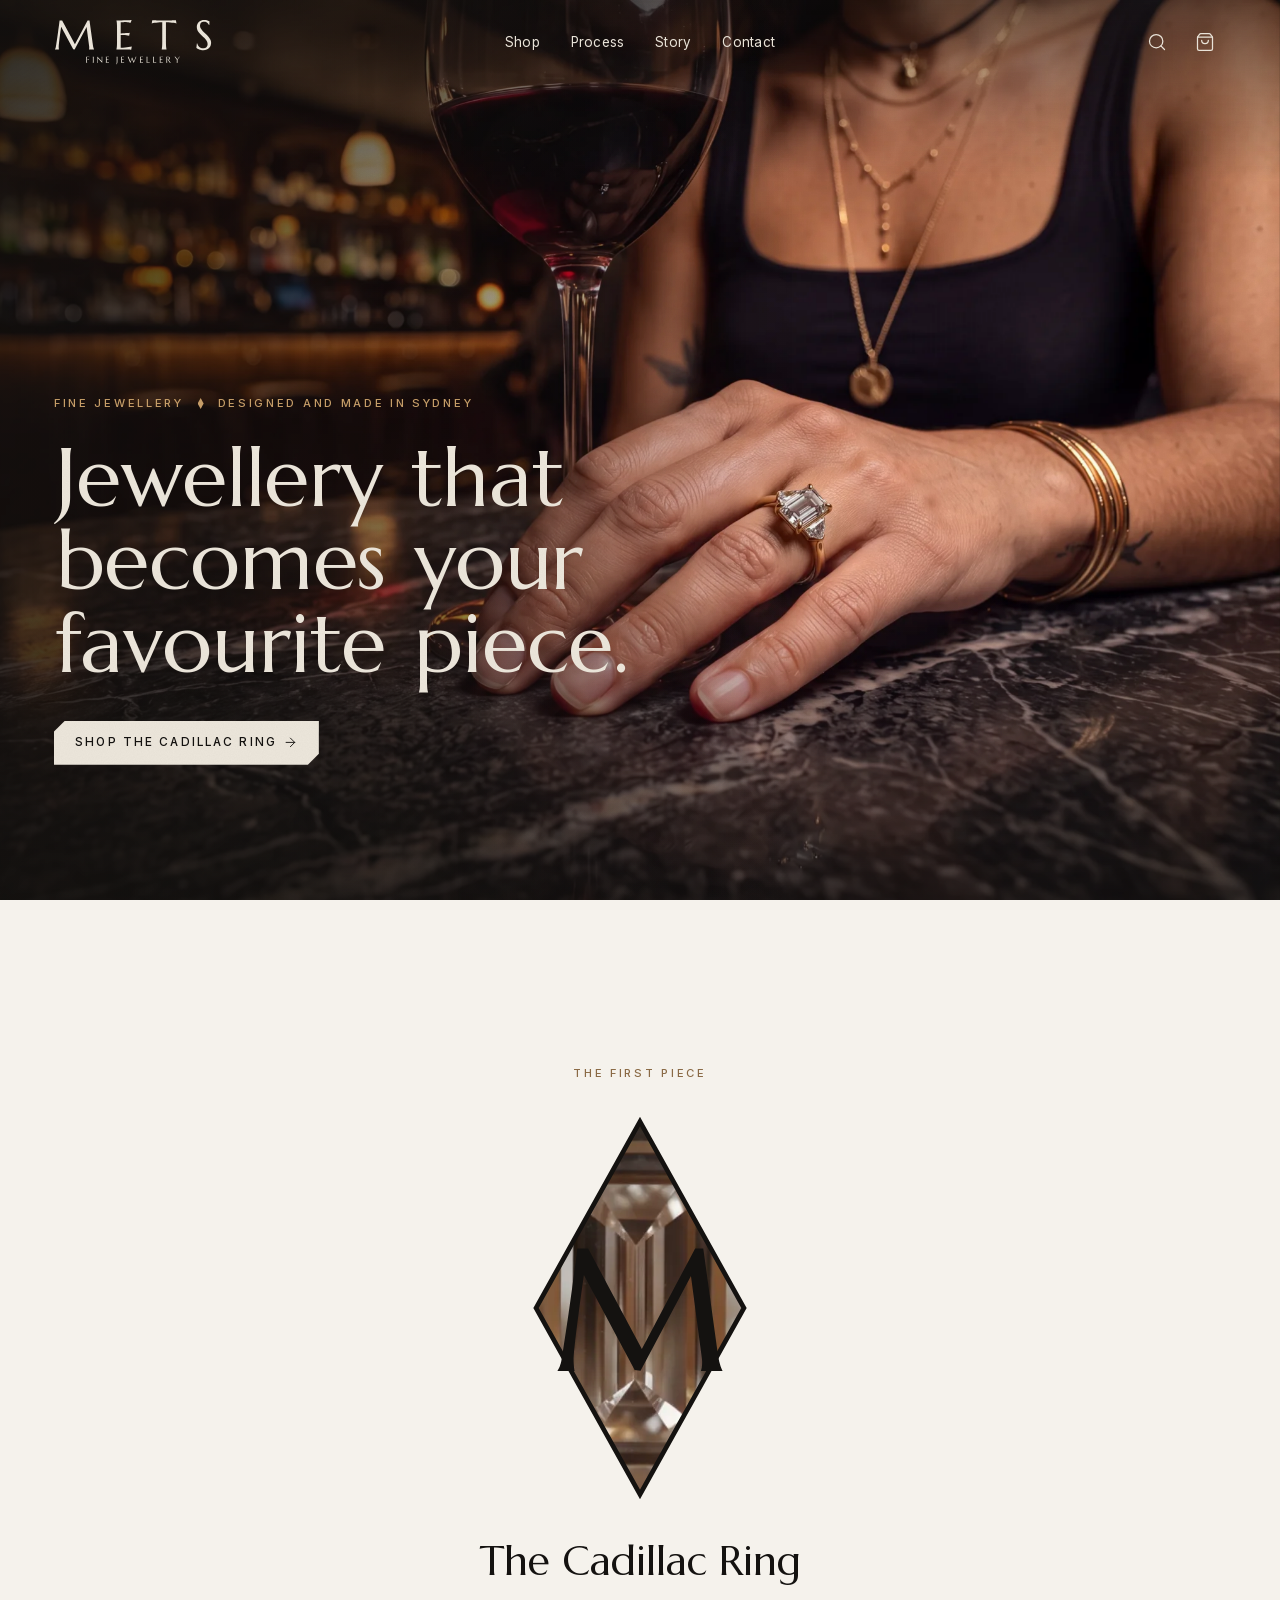
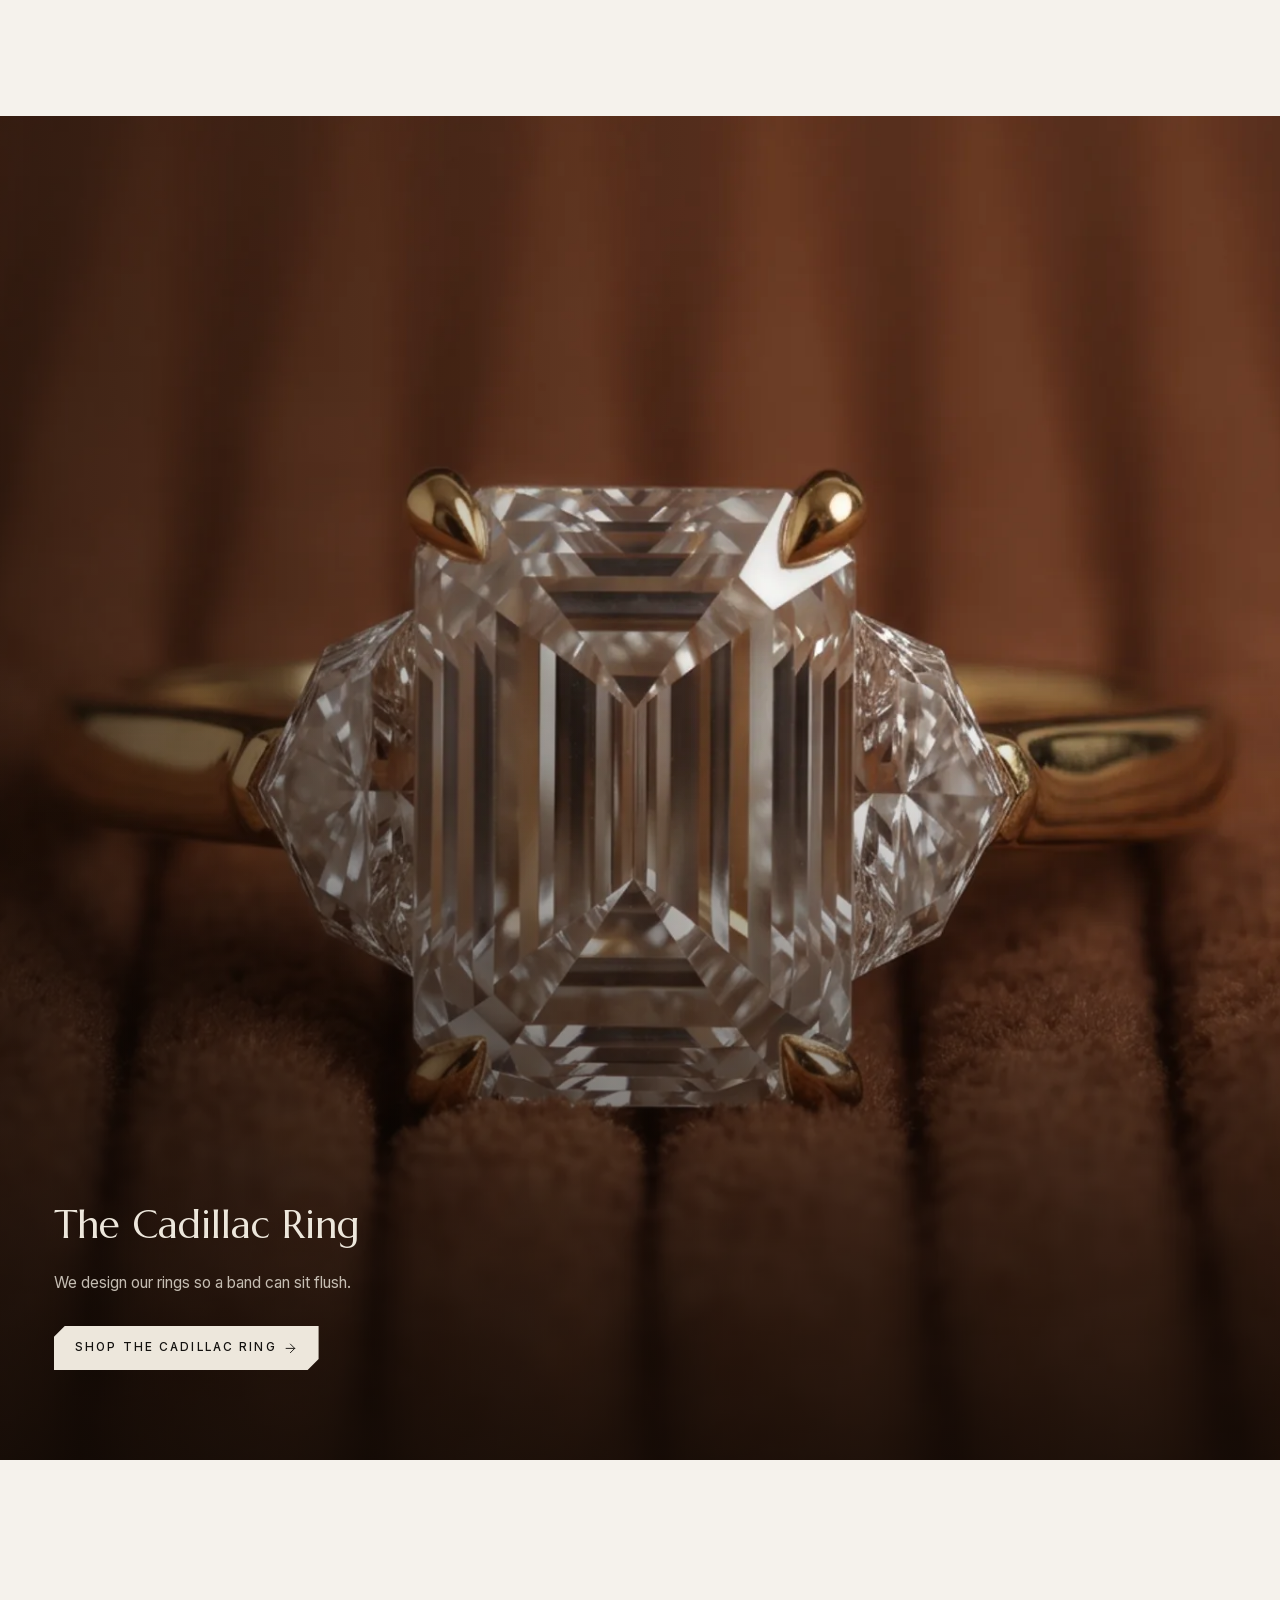
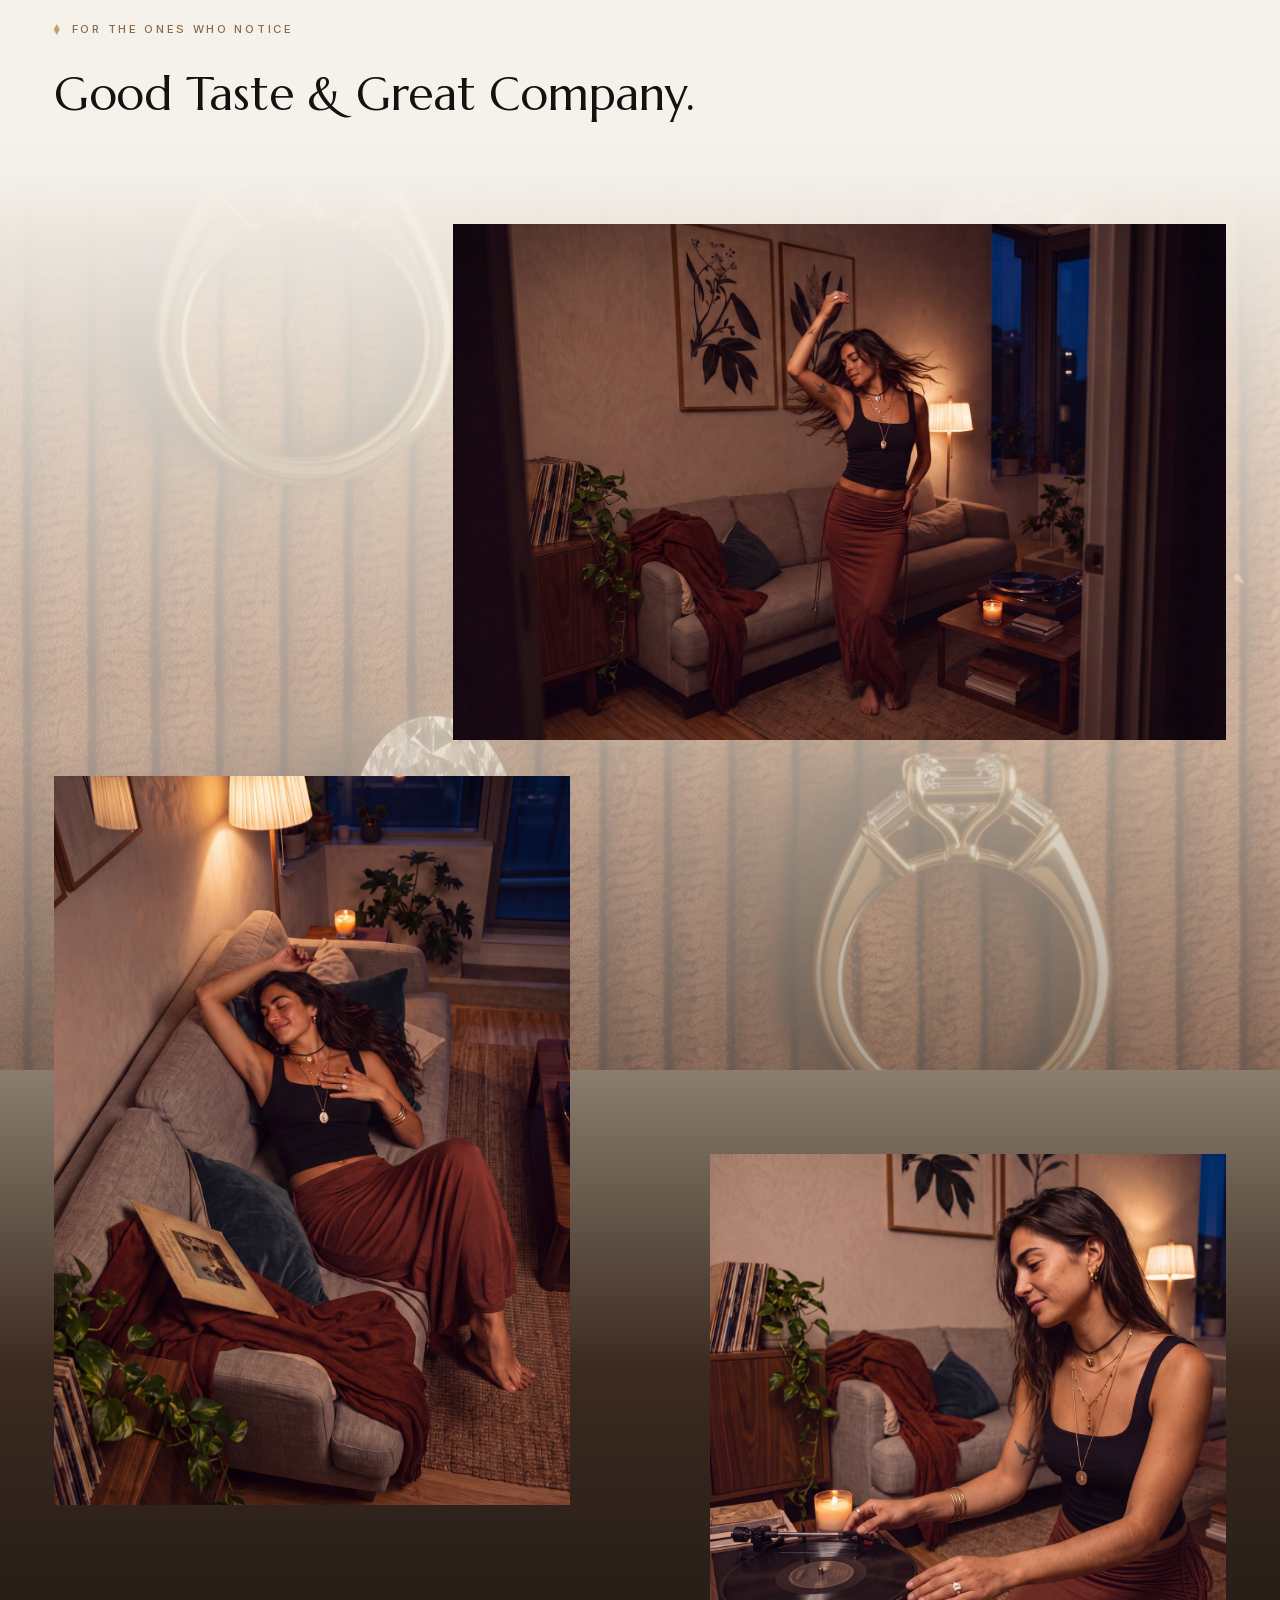
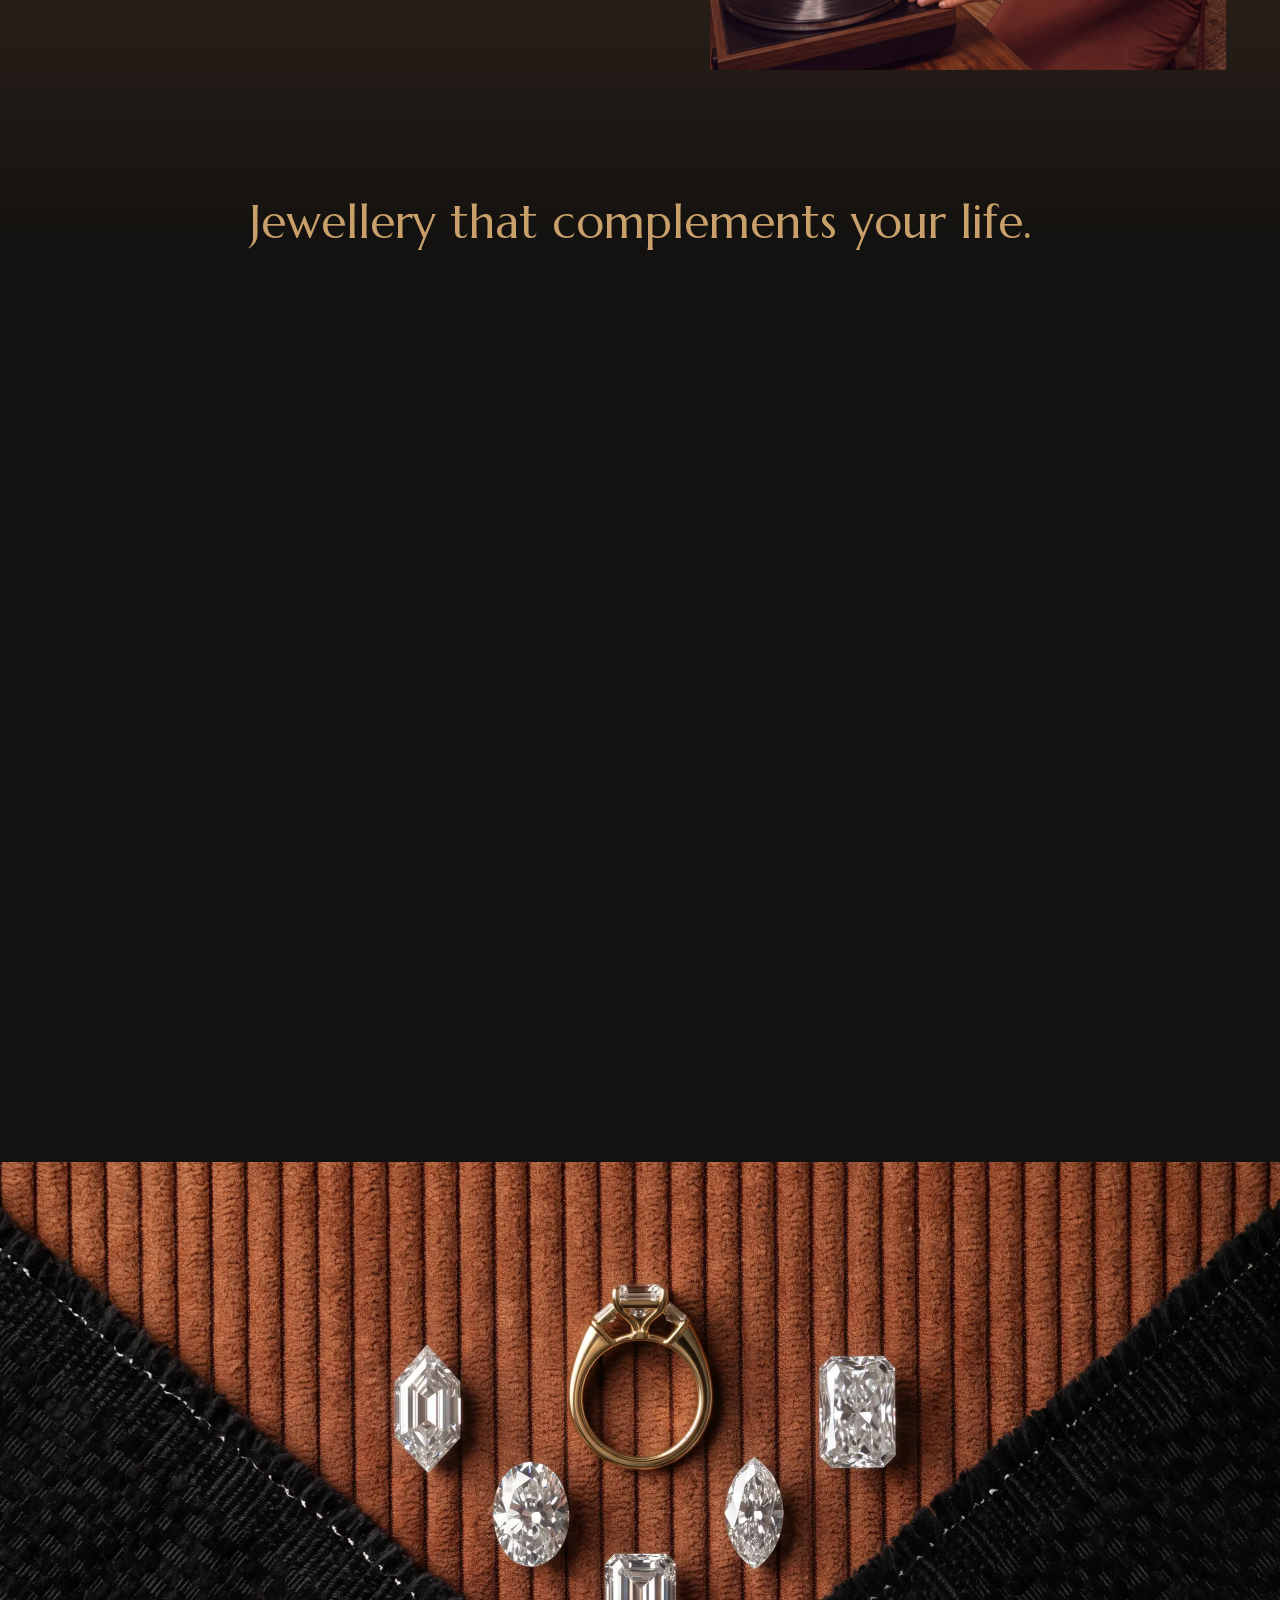
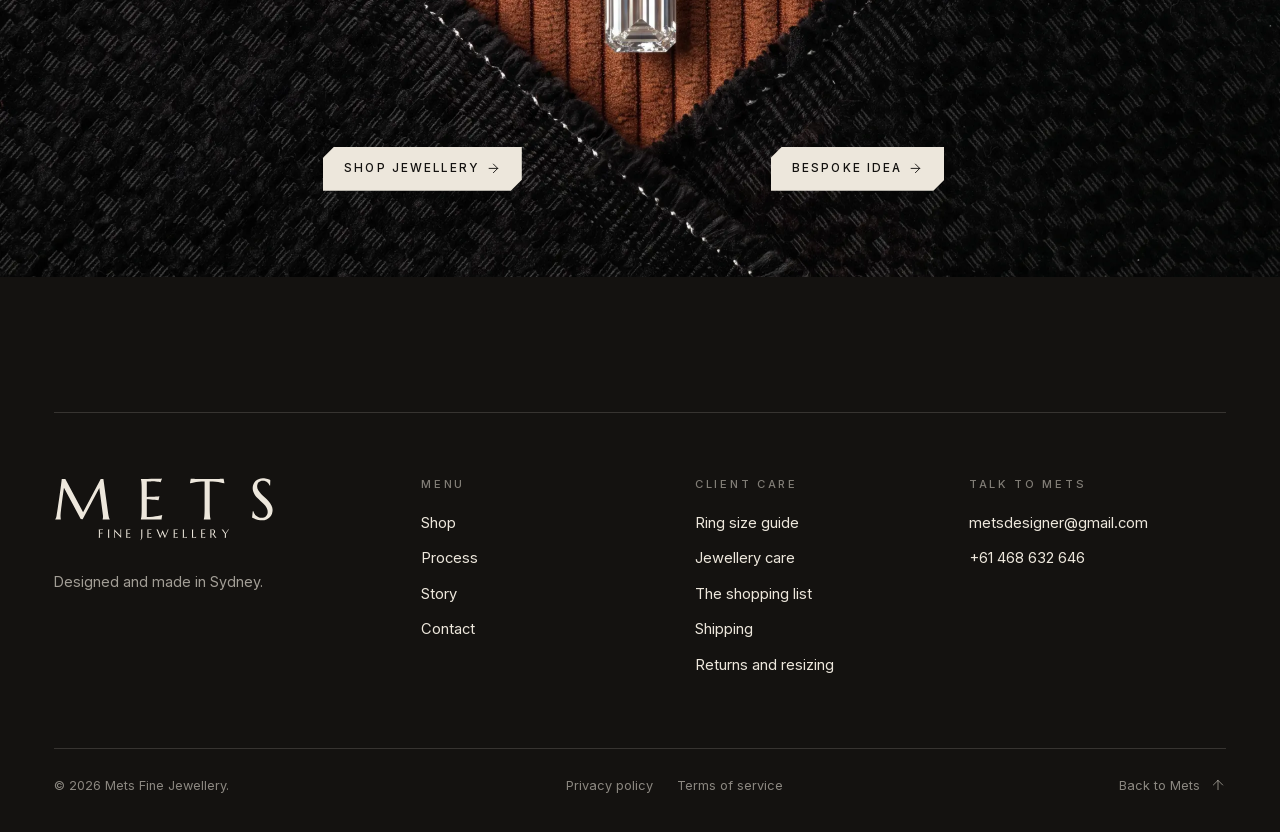
==== commit 755fcca8: "Make the mobile menu and search buttons open Co-Authored-By: Claude Opus 5.5 <noreply@anthropic.com>" ====
--- a/index.html
+++ b/index.html
@@ -1,2 +1,2 @@
 <!DOCTYPE html>
-<html data-dpl-id="dpl_EZgQTgJrRogErBifAhVKXaiM8aMg" data-smooth-scroll="" lang="en-AU"><head><meta charset="utf-8"/><meta content="width=device-width, initial-scale=1" name="viewport"/><link data-precedence="next" href="assets/css/2e94l4erm24dg.css" rel="stylesheet"/><link data-precedence="next" href="assets/css/3cw06a-lvmr-x.css" rel="stylesheet"/><link data-precedence="next" href="assets/css/39q7h851g985o.css" rel="stylesheet"/><link data-precedence="next" href="assets/css/12lcs5jye6vum.css" rel="stylesheet"/><style data-href="mets-fonts focal-1iamk94" data-precedence="default">:root{--font-marcellus:'Marcellus', 'Marcellus Fallback';--font-inter:'Inter', 'Inter Fallback'}@media (max-width: 760px), (max-aspect-ratio: 4 / 5){.focal-1iamk94{object-position:73% 50% !important}}</style><meta content="" name="next-size-adjust"/><title>Mets Fine Jewellery | Designed and made in Sydney</title><meta content="Fine jewellery designed and made in Sydney, to order. The Cadillac ring: an emerald-cut diamond with Cadillac sides, in yellow gold." name="description"/><meta content="noindex, nofollow" name="robots"/><meta content="METS Sydney | Fine jewellery, designed in Sydney and made to order" property="og:title"/><meta content="Jewellery that becomes your favourite piece. Fine jewellery, designed in Sydney and made to order." property="og:description"/><meta content="https://site-mets-fine-jewellery.vercel.app" property="og:url"/><meta content="METS Fine Jewellery" property="og:site_name"/><meta content="en_AU" property="og:locale"/><meta content="website" property="og:type"/><meta content="summary_large_image" name="twitter:card"/><meta content="METS Sydney | Fine jewellery, designed in Sydney and made to order" name="twitter:title"/><meta content="Jewellery that becomes your favourite piece. Fine jewellery, designed in Sydney and made to order." name="twitter:description"/><link href="assets/mets.css?v=1793947038" rel="stylesheet"/></head><body><div hidden=""><!--$--><!--/$--></div><a class="skip" href="#main">Skip to content</a><header><div class="site-header" data-hidden="false" data-solid="false" data-tone="dark"><div class="hdr-inner"><a aria-label="Mets Fine Jewellery, home" class="logo" href="index.html"><svg aria-label="Mets Fine Jewellery" role="img" viewbox="163.98 138.49 266.26 77.51" xmlns="http://www.w3.org/2000/svg"><path d="M165.480 189.753 C165.731 189.389 166.015 188.848 166.334 188.130 C166.653 187.412 166.904 186.506 167.086 185.412 C167.337 183.817 167.616 182.023 167.924 180.029 C168.231 178.035 168.550 175.945 168.881 173.757 C169.211 171.570 169.542 169.331 169.872 167.041 C170.202 164.751 170.521 162.495 170.829 160.273 C171.137 158.051 171.433 155.909 171.718 153.847 C172.003 151.785 172.259 149.899 172.487 148.190 C172.715 146.481 172.903 144.995 173.051 143.730 C173.199 142.465 173.307 141.514 173.375 140.876 L177.716 140.876 L199.216 181.072 L220.544 140.876 L223.791 140.876 L229.396 181.482 C229.556 182.758 229.727 183.852 229.909 184.763 C230.091 185.674 230.274 186.455 230.456 187.104 C230.638 187.754 230.815 188.289 230.986 188.711 C231.157 189.132 231.322 189.480 231.481 189.753 L231.481 189.890 L222.868 189.890 L222.868 189.753 C222.982 189.503 223.090 189.092 223.193 188.523 C223.295 187.953 223.347 187.270 223.347 186.472 C223.347 186.176 223.335 185.874 223.312 185.566 C223.290 185.259 223.255 184.923 223.210 184.558 L218.869 151.813 L198.703 189.753 L196.344 189.480 L176.041 151.472 C175.244 156.872 174.549 161.862 173.957 166.443 C173.706 168.402 173.455 170.356 173.205 172.304 C172.954 174.253 172.732 176.070 172.538 177.756 C172.344 179.442 172.191 180.929 172.077 182.217 C171.963 183.504 171.906 184.455 171.906 185.071 C171.906 185.845 171.928 186.529 171.974 187.121 C172.020 187.714 172.065 188.215 172.111 188.625 C172.179 189.104 172.248 189.525 172.316 189.890 L165.480 189.890 L165.480 189.753" fill="#EDE7DC" fill-rule="evenodd"></path><path d="M269.171 140.876 C272.020 140.876 274.851 140.865 277.665 140.842 C280.479 140.819 283.060 140.790 285.407 140.756 C287.754 140.722 289.759 140.671 291.422 140.602 C293.086 140.534 294.214 140.443 294.806 140.329 L293.131 144.875 C292.379 144.670 291.502 144.488 290.500 144.328 C289.634 144.191 288.580 144.060 287.338 143.935 C286.096 143.810 284.666 143.747 283.048 143.747 C282.501 143.747 281.846 143.764 281.083 143.798 C280.320 143.832 279.585 143.872 278.878 143.918 C278.058 143.963 277.226 144.009 276.383 144.055 L276.383 162.717 C278.730 162.694 280.849 162.626 282.741 162.512 C284.632 162.398 286.238 162.284 287.560 162.170 C289.110 162.033 290.477 161.874 291.662 161.692 L290.602 166.648 C289.030 166.443 287.423 166.249 285.783 166.067 C284.370 165.907 282.832 165.765 281.168 165.639 C279.505 165.514 277.910 165.451 276.383 165.451 L276.383 186.882 C279.072 186.882 281.544 186.768 283.800 186.540 C286.056 186.312 288.027 186.050 289.713 185.754 C291.673 185.435 293.462 185.059 295.080 184.626 L294.088 190.163 C293.815 190.141 293.405 190.118 292.858 190.095 C292.311 190.072 291.702 190.050 291.029 190.027 C290.357 190.004 289.651 189.987 288.910 189.975 C288.170 189.964 287.469 189.953 286.808 189.941 C286.147 189.930 285.561 189.919 285.048 189.907 C284.535 189.896 284.165 189.890 283.937 189.890 L269.171 189.890 L269.171 189.753 C269.308 189.275 269.439 188.682 269.564 187.976 C269.690 187.270 269.798 186.392 269.889 185.344 C269.980 184.296 270.049 183.048 270.094 181.601 C270.140 180.154 270.162 178.462 270.162 176.526 L270.162 154.274 C270.162 152.338 270.140 150.646 270.094 149.199 C270.049 147.752 269.980 146.499 269.889 145.439 C269.798 144.379 269.690 143.496 269.564 142.790 C269.439 142.084 269.308 141.491 269.171 141.013 L269.171 140.876" fill="#EDE7DC" fill-rule="evenodd"></path><path d="M346.374 143.884 C343.685 143.884 341.258 144.003 339.093 144.243 C336.928 144.482 335.060 144.738 333.488 145.012 C331.665 145.353 330.035 145.729 328.600 146.140 L329.591 140.602 C329.865 140.625 330.275 140.648 330.822 140.671 C331.368 140.694 331.978 140.716 332.650 140.739 C333.322 140.762 334.029 140.779 334.769 140.790 C335.510 140.802 336.211 140.813 336.871 140.825 C337.532 140.836 338.119 140.847 338.632 140.859 C339.144 140.870 339.515 140.876 339.743 140.876 L359.259 140.876 C359.487 140.876 359.858 140.870 360.370 140.859 C360.883 140.847 361.470 140.836 362.130 140.825 C362.791 140.813 363.492 140.802 364.233 140.790 C364.973 140.779 365.680 140.762 366.352 140.739 C367.024 140.716 367.633 140.694 368.180 140.671 C368.727 140.648 369.137 140.625 369.411 140.602 L370.402 146.140 C368.944 145.729 367.303 145.353 365.480 145.012 C363.908 144.738 362.039 144.482 359.875 144.243 C357.710 144.003 355.283 143.884 352.594 143.884 L352.594 176.526 C352.594 178.462 352.623 180.154 352.680 181.601 C352.737 183.048 352.805 184.296 352.885 185.344 C352.965 186.392 353.067 187.270 353.192 187.976 C353.318 188.682 353.449 189.275 353.586 189.753 L353.586 189.890 L345.416 189.890 L345.416 189.753 C345.553 189.275 345.679 188.682 345.792 187.976 C345.906 187.270 346.009 186.392 346.100 185.344 C346.191 184.296 346.260 183.048 346.305 181.601 C346.351 180.154 346.374 178.462 346.374 176.526 L346.374 143.884" fill="#EDE7DC" fill-rule="evenodd"></path><path d="M425.729 148.669 L424.977 148.669 C424.795 148.145 424.504 147.552 424.106 146.892 C423.707 146.231 423.183 145.610 422.533 145.029 C421.884 144.448 421.098 143.963 420.175 143.576 C419.252 143.189 418.164 142.995 416.911 142.995 C415.794 142.995 414.803 143.166 413.937 143.508 C413.071 143.850 412.348 144.328 411.767 144.943 C411.185 145.559 410.747 146.288 410.451 147.131 C410.154 147.974 410.006 148.908 410.006 149.934 C410.006 151.574 410.468 153.141 411.391 154.633 C412.313 156.126 413.470 157.601 414.860 159.060 C416.250 160.518 417.754 161.976 419.372 163.435 C420.989 164.893 422.493 166.408 423.883 167.981 C425.273 169.553 426.430 171.199 427.353 172.920 C428.275 174.640 428.737 176.491 428.737 178.474 C428.737 179.955 428.481 181.442 427.968 182.934 C427.455 184.427 426.663 185.766 425.592 186.951 C424.521 188.135 423.143 189.098 421.457 189.839 C419.770 190.579 417.765 190.950 415.441 190.950 C414.142 190.950 412.906 190.830 411.732 190.591 C410.559 190.351 409.477 190.055 408.485 189.702 C407.494 189.349 406.605 188.967 405.819 188.557 C405.033 188.147 404.389 187.771 403.888 187.429 L404.674 179.875 L405.529 179.875 C405.779 180.946 406.190 181.966 406.759 182.934 C407.329 183.903 408.030 184.757 408.861 185.498 C409.693 186.238 410.644 186.831 411.715 187.275 C412.786 187.720 413.960 187.942 415.236 187.942 C416.398 187.942 417.440 187.765 418.363 187.412 C419.286 187.059 420.078 186.569 420.739 185.942 C421.400 185.316 421.907 184.569 422.260 183.703 C422.613 182.838 422.790 181.892 422.790 180.867 C422.790 179.431 422.528 178.104 422.003 176.885 C421.479 175.665 420.790 174.509 419.936 173.415 C419.081 172.322 418.113 171.262 417.030 170.237 C415.948 169.211 414.837 168.180 413.698 167.143 C412.558 166.106 411.448 165.041 410.365 163.947 C409.283 162.854 408.314 161.686 407.460 160.444 C406.605 159.202 405.916 157.869 405.392 156.445 C404.868 155.021 404.606 153.454 404.606 151.745 C404.606 149.945 404.953 148.321 405.648 146.874 C406.343 145.428 407.266 144.191 408.417 143.166 C409.568 142.141 410.872 141.354 412.331 140.808 C413.789 140.261 415.293 139.987 416.842 139.987 C417.982 139.987 419.030 140.078 419.987 140.261 C420.944 140.443 421.804 140.659 422.567 140.910 C423.331 141.161 423.997 141.411 424.567 141.662 C425.137 141.913 425.604 142.118 425.968 142.277 L425.729 148.669" fill="#EDE7DC" fill-rule="evenodd"></path><path d="M219.6114086471409 209.27336122733612Q219.6114086471409 209.86610878661088 219.62884239888427 210.3089260808926Q219.64627615062767 210.75174337517433 219.67068340306838 211.07252440725244Q219.69509065550912 211.39330543933053 219.73344490934454 211.6094839609484Q219.77179916317996 211.82566248256626 219.81364016736407 211.9721059972106V212.0H218.14000000000004V211.9721059972106Q218.18184100418415 211.82566248256626 218.22019525801957 211.6094839609484Q218.258549511855 211.39330543933053 218.2864435146444 211.07252440725244Q218.31433751743378 210.75174337517433 218.3282845188285 210.3089260808926Q218.3422315202232 209.86610878661088 218.3422315202232 209.27336122733612V204.73361227336122Q218.3422315202232 204.14086471408646 218.3282845188285 203.69804741980474Q218.31433751743378 203.255230125523 218.2864435146444 202.93096234309624Q218.258549511855 202.60669456066947 218.22019525801957 202.3905160390516Q218.18184100418415 202.17433751743374 218.14000000000004 202.0278940027894V202.0Q218.71880055788012 202.0 219.31154811715487 201.99651324965134Q219.90429567642963 201.99302649930266 220.46217573221764 201.98953974895397Q221.02005578800564 201.9860529986053 221.52214783821483 201.9755927475593Q222.02423988842403 201.96513249651326 222.42870292887034 201.95467224546724Q222.83316596931664 201.9442119944212 223.11210599721065 201.9267782426778Q223.39104602510466 201.90934449093444 223.5095955369596 201.8884239888424L223.16789400278944 202.81589958158995Q222.9377684797769 202.7531380753138 222.6309344490935 202.70432357043236Q222.36594142259418 202.66248256624826 221.9858856345886 202.62412831241284Q221.60582984658302 202.5857740585774 221.11071129707116 202.5857740585774Q220.94334728033476 202.5857740585774 220.69230125523018 202.59623430962344Q220.44125523012556 202.60669456066947 220.19718270571832 202.62064156206415Q219.9182426778243 202.63458856345886 219.6114086471409 202.64853556485355V206.17015341701534Q220.32967921896795 206.163179916318 220.92940027894008 206.12831241283124Q221.52912133891218 206.0934449093445 221.96147838214787 206.05857740585773Q222.4635704323571 206.01673640167365 222.8680334728034 205.96094839609484L222.6588284518829 206.9721059972106Q222.13581589958164 206.90934449093444 221.59885634588568 206.85355648535565Q221.1386052998606 206.8047419804742 220.60861924686196 206.76638772663878Q220.07863319386337 206.72803347280336 219.6114086471409 206.72803347280336ZM229.3242763651969 211.9721059972106Q229.36611736938102 211.82566248256626 229.40098487286775 211.6094839609484Q229.4358523763545 211.39330543933053 229.4637463791439 211.07252440725244Q229.4916403819333 210.75174337517433 229.50558738332802 210.3089260808926Q229.5195343847227 209.86610878661088 229.5195343847227 209.27336122733612V204.73361227336122Q229.5195343847227 204.14086471408646 229.50558738332802 203.69804741980474Q229.4916403819333 203.255230125523 229.4637463791439 202.93096234309624Q229.4358523763545 202.60669456066947 229.40098487286775 202.3905160390516Q229.36611736938102 202.17433751743374 229.3242763651969 202.0278940027894V202.0H230.99094303186357V202.0278940027894Q230.94910202767946 202.17433751743374 230.91074777384404 202.3905160390516Q230.87239352000861 202.60669456066947 230.84798626756788 202.93096234309624Q230.82357901512717 203.255230125523 230.8061452633838 203.69804741980474Q230.78871151164043 204.14086471408646 230.78871151164043 204.73361227336122V209.27336122733612Q230.78871151164043 209.86610878661088 230.8061452633838 210.3089260808926Q230.82357901512717 210.75174337517433 230.84798626756788 211.07252440725244Q230.87239352000861 211.39330543933053 230.91074777384404 211.6094839609484Q230.94910202767946 211.82566248256626 230.99094303186357 211.9721059972106V212.0H229.3242763651969ZM237.25192790473128 202.0 244.43463362300184 209.6429567642957V204.73361227336122Q244.43463362300184 204.14086471408646 244.42068662160713 203.69804741980474Q244.40673962021242 203.255230125523 244.37884561742302 202.93096234309624Q244.35095161463363 202.60669456066947 244.3125973607982 202.3905160390516Q244.27424310696279 202.17433751743374 244.23240210277868 202.0278940027894V202.0H245.47368522690698V202.0278940027894Q245.4318442227229 202.17433751743374 245.39697671923614 202.3905160390516Q245.3621092157494 202.60669456066947 245.33421521295998 202.93096234309624Q245.30632121017058 203.255230125523 245.29237420877587 203.69804741980474Q245.27842720738118 204.14086471408646 245.27842720738118 204.73361227336122V212.139470013947H245.03435468297394L237.85164896470337 204.50348675034869V209.27336122733612Q237.85164896470337 209.86610878661088 237.86559596609806 210.3089260808926Q237.87954296749277 210.75174337517433 237.90743697028216 211.07252440725244Q237.93533097307156 211.39330543933053 237.97019847655832 211.6094839609484Q238.00506598004506 211.82566248256626 238.04690698422917 211.9721059972106V212.0H236.80562386010087V211.9721059972106Q236.84746486428494 211.82566248256626 236.88581911812037 211.6094839609484Q236.92417337195582 211.39330543933053 236.9520673747452 211.07252440725244Q236.9799613775346 210.75174337517433 236.9939083789293 210.3089260808926Q237.007855380324 209.86610878661088 237.007855380324 209.27336122733612V204.73361227336122Q237.007855380324 204.14086471408646 236.9939083789293 203.69804741980474Q236.9799613775346 203.255230125523 236.9520673747452 202.93096234309624Q236.92417337195582 202.60669456066947 236.88581911812037 202.3905160390516Q236.84746486428494 202.17433751743374 236.80562386010087 202.0278940027894V202.0ZM251.2883660551443 202.0Q252.16005364231307 202.0 253.0212809784358 201.99302649930263Q253.88250831455855 201.9860529986053 254.6007788863856 201.9755927475593Q255.31904945821265 201.96513249651326 255.82811500911922 201.9442119944212Q256.3371805600258 201.92329149232916 256.51849157815684 201.8884239888424L256.1767900439867 202.81589958158995Q255.94666452097417 202.7531380753138 255.63983049029076 202.70432357043236Q255.37483746379147 202.66248256624826 254.99478167578587 202.62412831241284Q254.61472588778028 202.5857740585774 254.11960733826845 202.5857740585774Q253.95224332153202 202.5857740585774 253.7186310481708 202.59623430962344Q253.4850187748096 202.60669456066947 253.26884025319174 202.62064156206415Q253.01779422808713 202.63458856345886 252.75977470228517 202.64853556485355V206.4560669456067Q253.47804527411222 206.44909344490935 254.0568458319923 206.41422594142261Q254.63564638987233 206.37935843793585 255.04010943031864 206.34449093444908Q255.51430747773844 206.302649930265 255.87692951400066 206.2468619246862L255.66075099238282 207.25801952580196Q255.17957944426564 207.1952580195258 254.67748739405644 207.139470013947Q254.24513035082074 207.09065550906556 253.73606479991417 207.05230125523013Q253.22699924900763 207.0139470013947 252.75977470228517 207.0139470013947V211.3863319386332Q253.5826477845725 211.3863319386332 254.27302435361014 211.3165969316597Q254.9634009226478 211.2468619246862 255.4794399742517 211.15620641562063Q256.07916103422383 211.05857740585773 256.5742795837357 210.9260808926081L256.3720480635125 212.0557880055788Q256.2883660551443 212.04881450488145 256.12100203840794 212.0418410041841Q255.9536380216715 212.03486750348674 255.7479197510997 212.0278940027894Q255.54220148052786 212.02092050209205 255.315562707864 212.0174337517434Q255.08892393520009 212.0139470013947 254.88669241497695 212.01046025104603Q254.68446089475378 212.00697350069734 254.5275571290634 212.00348675034866Q254.37065336337304 212.0 254.30091835639954 212.0H251.2883660551443V211.9721059972106Q251.33020705932842 211.82566248256626 251.36856131316384 211.6094839609484Q251.40691556699926 211.39330543933053 251.43480956978865 211.07252440725244Q251.46270357257805 210.75174337517433 251.47665057397276 210.3089260808926Q251.49059757536747 209.86610878661088 251.49059757536747 209.27336122733612V204.73361227336122Q251.49059757536747 204.14086471408646 251.47665057397276 203.69804741980474Q251.46270357257805 203.255230125523 251.43480956978865 202.93096234309624Q251.40691556699926 202.60669456066947 251.36856131316384 202.3905160390516Q251.33020705932842 202.17433751743374 251.2883660551443 202.0278940027894V202.0ZM270.90238601008485 210.55648535564853Q270.90238601008485 211.4979079497908 270.7106147409077 212.18828451882845Q270.5188434717306 212.8786610878661 270.17365518721175 213.4121338912134Q269.8284669026929 213.94560669456067 269.35775560562183 214.36401673640165Q268.8870443085507 214.78242677824267 268.32916425276267 215.18688981868897L268.20364124021035 215.01255230125523Q268.6848127883275 214.5732217573222 268.96723956657024 214.09902370990238Q269.2496663448129 213.62482566248258 269.39959660980594 213.08437935843796Q269.5495268747989 212.5439330543933 269.591367878983 211.91980474198047Q269.63320888316713 211.29567642956764 269.63320888316713 210.55648535564853V204.73361227336122Q269.63320888316713 204.14086471408646 269.61926188177245 203.69804741980474Q269.60531488037776 203.255230125523 269.57742087758834 202.93096234309624Q269.5495268747989 202.60669456066947 269.5111726209635 202.3905160390516Q269.47281836712807 202.17433751743374 269.43097736294396 202.0278940027894V202.0H271.104617530308V202.0278940027894Q271.0627765261239 202.17433751743374 271.02442227228846 202.3905160390516Q270.98606801845307 202.60669456066947 270.95817401566364 202.93096234309624Q270.9302800128743 203.255230125523 270.91633301147954 203.69804741980474Q270.90238601008485 204.14086471408646 270.90238601008485 204.73361227336122ZM276.9192983585453 202.0Q277.790985945714 202.0 278.65221328183674 201.99302649930263Q279.5134406179595 201.9860529986053 280.23171118978655 201.9755927475593Q280.9499817616136 201.96513249651326 281.45904731252017 201.9442119944212Q281.9681128634267 201.92329149232916 282.1494238815578 201.8884239888424L281.80772234738765 202.81589958158995Q281.5775968243751 202.7531380753138 281.2707627936917 202.70432357043236Q281.0057697671924 202.66248256624826 280.6257139791868 202.62412831241284Q280.24565819118123 202.5857740585774 279.7505396416694 202.5857740585774Q279.583175624933 202.5857740585774 279.34956335157176 202.59623430962344Q279.1159510782105 202.60669456066947 278.89977255659267 202.62064156206415Q278.6487265314881 202.63458856345886 278.3907070056861 202.64853556485355V206.4560669456067Q279.1089775775132 206.44909344490935 279.6877781353933 206.41422594142261Q280.2665786932733 206.37935843793585 280.6710417337196 206.34449093444908Q281.1452397811394 206.302649930265 281.5078618174016 206.2468619246862L281.29168329578374 207.25801952580196Q280.8105117476666 207.1952580195258 280.3084196974574 207.139470013947Q279.8760626542217 207.09065550906556 279.36699710331516 207.05230125523013Q278.85793155240856 207.0139470013947 278.3907070056861 207.0139470013947V211.3863319386332Q279.2135800879734 211.3863319386332 279.9039566570111 211.3165969316597Q280.5943332260488 211.2468619246862 281.11037227765263 211.15620641562063Q281.71009333762476 211.05857740585773 282.2052118871366 210.9260808926081L282.00298036691345 212.0557880055788Q281.9192983585453 212.04881450488145 281.75193434180886 212.0418410041841Q281.58457032507243 212.03486750348674 281.3788520545006 212.0278940027894Q281.1731337839288 212.02092050209205 280.9464950112649 212.0174337517434Q280.71985623860104 212.0139470013947 280.5176247183779 212.01046025104603Q280.31539319815477 212.00697350069734 280.1584894324644 212.00348675034866Q280.001585666774 212.0 279.9318506598005 212.0H276.9192983585453V211.9721059972106Q276.96113936272934 211.82566248256626 276.9994936165648 211.6094839609484Q277.03784787040024 211.39330543933053 277.0657418731896 211.07252440725244Q277.09363587597903 210.75174337517433 277.1075828773737 210.3089260808926Q277.1215298787684 209.86610878661088 277.1215298787684 209.27336122733612V204.73361227336122Q277.1215298787684 204.14086471408646 277.1075828773737 203.69804741980474Q277.09363587597903 203.255230125523 277.0657418731896 202.93096234309624Q277.03784787040024 202.60669456066947 276.9994936165648 202.3905160390516Q276.96113936272934 202.17433751743374 276.9192983585453 202.0278940027894V202.0ZM295.76047848943256 203.31799163179917 298.5498787683726 210.08926080892607 301.2625705396418 203.44351464435147Q301.42296105568084 203.03207810320782 301.4996695633517 202.74616457461644Q301.57637807102253 202.4602510460251 301.57637807102253 202.25801952580196Q301.57637807102253 202.1952580195258 301.5694045703252 202.12900976290098Q301.56243106962785 202.06276150627616 301.5484840682331 202.0278940027894V202.0H302.92923720630847V202.0278940027894Q302.78976719236147 202.1813110181311 302.62588992597375 202.5160390516039Q302.462012659586 202.8507670850767 302.24583413796813 203.34588563458857L298.5219847655832 212.21617852161785H297.9919987125846L295.27930694131544 205.63319386331938L292.80371419375615 212.21617852161785H292.28070164145487L288.86368629975334 203.6875871687587Q288.7381632872011 203.38772663877268 288.6091535243001 203.10878661087867Q288.4801437613991 202.82984658298466 288.3650809998928 202.60669456066944Q288.25001823838653 202.38354253835425 288.1558759789723 202.23012552301253Q288.0617337195581 202.07670850767084 288.019892715374 202.0278940027894V202.0H289.95155240853995V202.0278940027894Q289.93760540714527 202.10460251046024 289.93760540714527 202.14644351464435Q289.93760540714527 202.18828451882845 289.93760540714527 202.24407252440724Q289.93760540714527 202.48117154811715 289.9899066623754 202.74616457461644Q290.04220791760554 203.01115760111577 290.1956249329472 203.38772663877268L292.81766119515083 210.01255230125523L295.32114794549955 203.34588563458857ZM308.7439180345458 202.0Q309.6156056217145 202.0 310.47683295783725 201.99302649930263Q311.33806029396 201.9860529986053 312.05633086578706 201.9755927475593Q312.77460143761414 201.96513249651326 313.2836669885207 201.9442119944212Q313.7927325394272 201.92329149232916 313.97404355755833 201.8884239888424L313.63234202338816 202.81589958158995Q313.40221650037563 202.7531380753138 313.0953824696922 202.70432357043236Q312.8303894431929 202.66248256624826 312.45033365518736 202.62412831241284Q312.07027786718174 202.5857740585774 311.5751593176699 202.5857740585774Q311.4077953009335 202.5857740585774 311.17418302757227 202.59623430962344Q310.940570754211 202.60669456066947 310.7243922325932 202.62064156206415Q310.4733462074886 202.63458856345886 310.21532668168663 202.64853556485355V206.4560669456067Q310.9335972535137 206.44909344490935 311.5123978113937 206.41422594142261Q312.0911983692738 206.37935843793585 312.4956614097201 206.34449093444908Q312.96985945713993 206.302649930265 313.3324814934021 206.2468619246862L313.11630297178425 207.25801952580196Q312.63513142366713 207.1952580195258 312.1330393734579 207.139470013947Q311.7006823302222 207.09065550906556 311.1916167793156 207.05230125523013Q310.68255122840907 207.0139470013947 310.21532668168663 207.0139470013947V211.3863319386332Q311.0381997639739 211.3863319386332 311.7285763330116 211.3165969316597Q312.4189529020493 211.2468619246862 312.93499195365314 211.15620641562063Q313.53471301362526 211.05857740585773 314.0298315631371 210.9260808926081L313.82760004291396 212.0557880055788Q313.7439180345458 212.04881450488145 313.57655401780937 212.0418410041841Q313.40919000107294 212.03486750348674 313.2034717305011 212.0278940027894Q312.9977534599293 212.02092050209205 312.7711146872654 212.0174337517434Q312.54447591460155 212.0139470013947 312.34224439437844 212.01046025104603Q312.1400128741553 212.00697350069734 311.9831091084649 212.00348675034866Q311.82620534277453 212.0 311.756470335801 212.0H308.7439180345458V211.9721059972106Q308.78575903872985 211.82566248256626 308.8241132925653 211.6094839609484Q308.86246754640075 211.39330543933053 308.8903615491902 211.07252440725244Q308.91825555197954 210.75174337517433 308.9322025533742 210.3089260808926Q308.9461495547689 209.86610878661088 308.9461495547689 209.27336122733612V204.73361227336122Q308.9461495547689 204.14086471408646 308.9322025533742 203.69804741980474Q308.91825555197954 203.255230125523 308.8903615491902 202.93096234309624Q308.86246754640075 202.60669456066947 308.8241132925653 202.3905160390516Q308.78575903872985 202.17433751743374 308.7439180345458 202.0278940027894V202.0ZM321.31592103851534 211.3863319386332Q322.13879412080263 211.3863319386332 322.82917068984034 211.3165969316597Q323.519547258878 211.2468619246862 324.03558631048185 211.15620641562063Q324.635307370454 211.05857740585773 325.13042591996583 210.9260808926081L324.92819439974267 212.0557880055788Q324.8445123913745 212.04881450488145 324.6771483746381 212.0418410041841Q324.50978435790165 212.03486750348674 324.30406608732983 212.0278940027894Q324.098347816758 212.02092050209205 323.87170904409413 212.0174337517434Q323.64507027143026 212.0139470013947 323.4428387512071 212.01046025104603Q323.240607230984 212.00697350069734 323.08370346529364 212.00348675034866Q322.92679969960324 212.0 322.8570646926297 212.0H319.8445123913745V211.9721059972106Q319.88635339555856 211.82566248256626 319.924707649394 211.6094839609484Q319.96306190322946 211.39330543933053 319.9909559060188 211.07252440725244Q320.01884990880825 210.75174337517433 320.03279691020293 210.3089260808926Q320.0467439115976 209.86610878661088 320.0467439115976 209.27336122733612V204.73361227336122Q320.0467439115976 204.14086471408646 320.03279691020293 203.69804741980474Q320.01884990880825 203.255230125523 319.9909559060188 202.93096234309624Q319.96306190322946 202.60669456066947 319.924707649394 202.3905160390516Q319.88635339555856 202.17433751743374 319.8445123913745 202.0278940027894V202.0H321.5181525587385V202.0278940027894Q321.4763115545544 202.17433751743374 321.43795730071895 202.3905160390516Q321.39960304688356 202.60669456066947 321.3751957944428 202.93096234309624Q321.3507885420021 203.255230125523 321.3333547902587 203.69804741980474Q321.31592103851534 204.14086471408646 321.31592103851534 204.73361227336122ZM332.41651539534405 211.3863319386332Q333.23938847763134 211.3863319386332 333.929765046669 211.3165969316597Q334.6201416157067 211.2468619246862 335.13618066731055 211.15620641562063Q335.7359017272827 211.05857740585773 336.23102027679454 210.9260808926081L336.0287887565714 212.0557880055788Q335.9451067482032 212.04881450488145 335.7777427314668 212.0418410041841Q335.61037871473036 212.03486750348674 335.40466044415854 212.0278940027894Q335.1989421735867 212.02092050209205 334.97230340092284 212.0174337517434Q334.74566462825896 212.0139470013947 334.54343310803586 212.01046025104603Q334.3412015878127 212.00697350069734 334.1842978221223 212.00348675034866Q334.02739405643194 212.0 333.9576590494584 212.0H330.9451067482032V211.9721059972106Q330.98694775238727 211.82566248256626 331.0253020062227 211.6094839609484Q331.06365626005817 211.39330543933053 331.0915502628476 211.07252440725244Q331.11944426563696 210.75174337517433 331.13339126703164 210.3089260808926Q331.1473382684263 209.86610878661088 331.1473382684263 209.27336122733612V204.73361227336122Q331.1473382684263 204.14086471408646 331.13339126703164 203.69804741980474Q331.11944426563696 203.255230125523 331.0915502628476 202.93096234309624Q331.06365626005817 202.60669456066947 331.0253020062227 202.3905160390516Q330.98694775238727 202.17433751743374 330.9451067482032 202.0278940027894V202.0H332.6187469155672V202.0278940027894Q332.5769059113831 202.17433751743374 332.5385516575477 202.3905160390516Q332.50019740371226 202.60669456066947 332.47579015127155 202.93096234309624Q332.4513828988308 203.255230125523 332.43394914708745 203.69804741980474Q332.41651539534405 204.14086471408646 332.41651539534405 204.73361227336122ZM342.0457011050319 202.0Q342.91738869220063 202.0 343.77861602832337 201.99302649930263Q344.6398433644461 201.9860529986053 345.3581139362732 201.9755927475593Q346.07638450810026 201.96513249651326 346.5854500590068 201.9442119944212Q347.09451560991334 201.92329149232916 347.27582662804446 201.8884239888424L346.9341250938743 202.81589958158995Q346.70399957086175 202.7531380753138 346.3971655401783 202.70432357043236Q346.13217251367905 202.66248256624826 345.75211672567343 202.62412831241284Q345.37206093766787 202.5857740585774 344.876942388156 202.5857740585774Q344.70957837141964 202.5857740585774 344.4759660980584 202.59623430962344Q344.24235382469715 202.60669456066947 344.0261753030793 202.62064156206415Q343.7751292779747 202.63458856345886 343.51710975217276 202.64853556485355V206.4560669456067Q344.23538032399983 206.44909344490935 344.8141808818799 206.41422594142261Q345.3929814397599 206.37935843793585 345.79744448020625 206.34449093444908Q346.27164252762606 206.302649930265 346.6342645638882 206.2468619246862L346.4180860422704 207.25801952580196Q345.93691449415326 207.1952580195258 345.43482244394403 207.139470013947Q345.00246540070833 207.09065550906556 344.4933998498018 207.05230125523013Q343.9843342988952 207.0139470013947 343.51710975217276 207.0139470013947V211.3863319386332Q344.33998283446005 211.3863319386332 345.03035940349776 211.3165969316597Q345.7207359725354 211.2468619246862 346.23677502413926 211.15620641562063Q346.8364960841114 211.05857740585773 347.33161463362325 210.9260808926081L347.1293831134001 212.0557880055788Q347.0457011050319 212.04881450488145 346.8783370882955 212.0418410041841Q346.71097307155907 212.03486750348674 346.50525480098725 212.0278940027894Q346.2995365304154 212.02092050209205 346.07289775775155 212.0174337517434Q345.8462589850877 212.0139470013947 345.6440274648645 212.01046025104603Q345.4417959446414 212.00697350069734 345.28489217895105 212.00348675034866Q345.12798841326065 212.0 345.0582534062871 212.0H342.0457011050319V211.9721059972106Q342.087542109216 211.82566248256626 342.1258963630514 211.6094839609484Q342.1642506168869 211.39330543933053 342.19214461967624 211.07252440725244Q342.22003862246567 210.75174337517433 342.23398562386035 210.3089260808926Q342.24793262525503 209.86610878661088 342.24793262525503 209.27336122733612V204.73361227336122Q342.24793262525503 204.14086471408646 342.23398562386035 203.69804741980474Q342.22003862246567 203.255230125523 342.19214461967624 202.93096234309624Q342.1642506168869 202.60669456066947 342.1258963630514 202.3905160390516Q342.087542109216 202.17433751743374 342.0457011050319 202.0278940027894V202.0ZM354.61770410900147 209.27336122733612Q354.61770410900147 209.86610878661088 354.63513786074486 210.3089260808926Q354.6525716124882 210.75174337517433 354.67697886492897 211.07252440725244Q354.7013861173697 211.39330543933053 354.73974037120513 211.6094839609484Q354.7780946250405 211.82566248256626 354.81993562922463 211.9721059972106V212.0H353.14629546186063V211.9721059972106Q353.1881364660447 211.82566248256626 353.22649071988013 211.6094839609484Q353.2648449737156 211.39330543933053 353.2892522261563 211.07252440725244Q353.313659478597 210.75174337517433 353.33109323034034 210.31241283124126Q353.34852698208374 209.87308228730822 353.34852698208374 209.27336122733612V204.73361227336122Q353.34852698208374 204.14086471408646 353.33109323034034 203.69804741980474Q353.313659478597 203.255230125523 353.2892522261563 202.93444909344493Q353.2648449737156 202.6136680613668 353.22649071988013 202.39400278940028Q353.1881364660447 202.17433751743374 353.14629546186063 202.0278940027894V202.0L353.4391824911493 202.0278940027894Q353.57167900439896 202.0418410041841 353.7355562707867 202.04532775453276Q353.8994335371744 202.04881450488145 354.0737710546082 202.04881450488145Q354.3457375818048 202.04881450488145 354.8094753781786 201.9825662482566Q355.2732131745524 201.9163179916318 355.99148374637946 201.9163179916318Q356.66093981332506 201.9163179916318 357.22928012015905 202.0976290097629Q357.7976204269931 202.278940027894 358.2160304688341 202.6276150627615Q358.6344405106751 202.976290097629 358.8680527840363 203.4818688981869Q359.10166505739755 203.98744769874477 359.10166505739755 204.62900976290098Q359.10166505739755 205.13110181311018 358.9726552944966 205.5599721059972Q358.8436455315956 205.98884239888423 358.61003325823435 206.33751743375174Q358.37642098487316 206.68619246861925 358.0486664520977 206.95467224546724Q357.72091191932225 207.2231520223152 357.316448878876 207.4044630404463L359.76414762364584 210.84239888423988Q359.9454586417769 211.10041841004184 360.1023624074673 211.2887029288703Q360.2592661731577 211.47698744769875 360.40222293745336 211.61297071129707Q360.545179701749 211.7489539748954 360.67767621499866 211.83612273361229Q360.81017272824835 211.92329149232916 360.94964274219535 211.9721059972106V212.0H358.9343010406612Q358.91338053856913 211.86750348675034 358.79831777706283 211.6478382147838Q358.68325501555654 211.4281729428173 358.52983800021485 211.21199442119945L356.06121875335293 207.73221757322176Q355.9008282373139 207.74616457461644 355.7404377212748 207.75662482566247Q355.58004720523576 207.7670850767085 355.4126831884994 207.7670850767085Q355.2174251689736 207.7670850767085 355.01868039909914 207.7531380753138Q354.81993562922463 207.7391910739191 354.61770410900147 207.70432357043236ZM354.61770410900147 207.16039051603906Q354.80598862782995 207.20223152022317 355.00124664735574 207.21966527196653Q355.19650466688154 207.2370990237099 355.37781568501265 207.2370990237099Q355.9008282373139 207.2370990237099 356.33318528054957 207.08019525801953Q356.76554232378527 206.92329149232916 357.06888960412005 206.60251046025104Q357.37223688445476 206.28172942817295 357.5396009011912 205.80404463040446Q357.70696491792756 205.32635983263597 357.70696491792756 204.68479776847977Q357.70696491792756 204.16178521617852 357.5884154060726 203.73640167364016Q357.46986589421766 203.3110181311018 357.2362536208564 203.01464435146443Q357.00264134749517 202.71827057182705 356.6469928119303 202.5543933054393Q356.29134427636546 202.3905160390516 355.81714622894566 202.3905160390516Q355.33597468082854 202.3905160390516 355.05006115223716 202.43933054393307Q354.76414762364584 202.48814504881452 354.61770410900147 202.5439330543933ZM372.189707112971 207.20223152022317V209.27336122733612Q372.189707112971 209.86610878661088 372.2036541143657 210.3089260808926Q372.21760111576043 210.75174337517433 372.2454951185498 211.07252440725244Q372.2733891213392 211.39330543933053 372.3117433751746 211.6094839609484Q372.35009762901007 211.82566248256626 372.3919386331942 211.9721059972106V212.0H370.7182984658302V211.9721059972106Q370.7601394700143 211.82566248256626 370.7984937238497 211.6094839609484Q370.8368479776851 211.39330543933053 370.86125523012583 211.07252440725244Q370.88566248256654 210.75174337517433 370.90309623430994 210.3089260808926Q370.92052998605334 209.86610878661088 370.92052998605334 209.27336122733612V207.34170153417014L367.8033751743378 203.1018131101813Q367.6429846582988 202.88563458856345 367.4860808926084 202.70432357043234Q367.329177126918 202.52301255230125 367.18970711297106 202.38702928870293Q367.05023709902406 202.2510460251046 366.9386610878664 202.16039051603906Q366.82708507670884 202.0697350069735 366.7643235704327 202.0278940027894V202.0H368.87729428172975Q368.87729428172975 202.16039051603906 369.01327754532804 202.52649930264994Q369.1492608089264 202.89260808926082 369.50490934449124 203.38772663877268L371.7922175732221 206.51882845188285L374.03071129707143 203.24825662482567Q374.1492608089264 203.0739191073919 374.26781032078134 202.89260808926082Q374.3863598326363 202.7112970711297 374.4839888423992 202.5439330543933Q374.5816178521621 202.3765690376569 374.64089260808953 202.2370990237099Q374.70016736401703 202.0976290097629 374.70016736401703 202.0H376.06000000000034V202.0278940027894Q375.9065829846586 202.16039051603906 375.64856345885664 202.42189679218967Q375.3905439330547 202.6834030683403 375.0906834030687 203.115760111576Z" fill="#EDE7DC"></path></svg></a><div class="nav"><nav aria-label="Main"><ul><li><a href="cadillac-ring.html">Shop</a></li><li><a href="design-process.html">Process</a></li><li><a href="story.html">Story</a></li><li><a href="not-in-mockup.html">Contact</a></li></ul></nav></div><div class="hdr-actions"><button aria-controls="hdr-search" aria-expanded="false" aria-label="Search jewellery" class="icon-btn search-btn" type="button"><svg aria-hidden="true" class="icon icon-search" fill="none" focusable="false" height="24" stroke="currentColor" stroke-linecap="round" stroke-linejoin="round" stroke-width="2" viewbox="0 0 24 24" width="24" xmlns="http://www.w3.org/2000/svg"><path d="m21 21-4.34-4.34"></path><circle cx="11" cy="11" r="8"></circle></svg></button><a aria-label="Your bag" class="icon-btn" href="not-in-mockup.html"><svg aria-hidden="true" class="icon icon-shopping-bag" fill="none" focusable="false" height="24" stroke="currentColor" stroke-linecap="round" stroke-linejoin="round" stroke-width="2" viewbox="0 0 24 24" width="24" xmlns="http://www.w3.org/2000/svg"><path d="M16 10a4 4 0 0 1-8 0"></path><path d="M3.103 6.034h17.794"></path><path d="M3.4 5.467a2 2 0 0 0-.4 1.2V20a2 2 0 0 0 2 2h14a2 2 0 0 0 2-2V6.667a2 2 0 0 0-.4-1.2l-2-2.667A2 2 0 0 0 17 2H7a2 2 0 0 0-1.6.8z"></path></svg></a><button aria-controls="menu" aria-expanded="false" aria-label="Menu" class="icon-btn menu-btn" data-close="Close menu" data-open="Menu" type="button"><svg aria-hidden="true" class="icon icon-menu" fill="none" focusable="false" height="24" stroke="currentColor" stroke-linecap="round" stroke-linejoin="round" stroke-width="2" viewbox="0 0 24 24" width="24" xmlns="http://www.w3.org/2000/svg"><path d="M4 5h16"></path><path d="M4 12h16"></path><path d="M4 19h16"></path></svg><svg aria-hidden="true" class="icon icon-x" fill="none" focusable="false" height="24" stroke="currentColor" stroke-linecap="round" stroke-linejoin="round" stroke-width="2" viewbox="0 0 24 24" width="24" xmlns="http://www.w3.org/2000/svg"><path d="M18 6 6 18"></path><path d="m6 6 12 12"></path></svg></button></div></div><div class="hdr-search" id="hdr-search"><form action="not-in-mockup.html" aria-label="Search jewellery" method="get" role="search"><label for="site-search-box">Search jewellery</label> <input id="site-search-box" name="q" placeholder="Search by piece, stone or material" type="search"/> <button type="submit">Search</button></form></div></div></header><div class="menu" data-lenis-prevent="" data-open="false" id="menu"><nav aria-label="Menu"><ol><li><a href="cadillac-ring.html">Shop</a></li><li><a href="design-process.html">Process</a></li><li><a href="story.html">Story</a></li><li><a href="not-in-mockup.html">Contact</a></li></ol></nav><div class="menu-foot"><a href="mailto:metsdesigner@gmail.com">metsdesigner@gmail.com</a> <a href="tel:+61468632646">+61 468 632 646</a> <span>Designed and made in Sydney.</span></div></div><main id="main"><div data-pagefind-body="" data-pagefind-meta="title:METS Sydney | Fine jewellery, designed in Sydney and made to order"><div class="page-home"><section aria-labelledby="hero-title" class="hero" data-tone="dark" id="top"><div class="hero-media"><img alt="Her hand on a marble table by a glass of red wine in a dim jazz bar, wearing the Cadillac ring" class="focal-1iamk94" data-focal="100% 55%" decoding="async" height="887" loading="eager" src="assets/img/hero-n01-v8.webp" style="color:transparent;object-fit:cover;object-position:100% 55%" width="1774"/></div><div class="hero-shade"></div><div class="hero-content"><p class="label hero-kicker"><span>Fine jewellery</span><span class="gem"></span><span>Designed and made in Sydney</span></p><h1 class="hero-title" id="hero-title"><span class="w" style="--i:0"><span>Jewellery</span></span> <span class="w" style="--i:1"><span>that</span></span> <span class="w" style="--i:2"><span>becomes</span></span> <span class="w" style="--i:3"><span>your</span></span> <span class="w" style="--i:4"><span>favourite</span></span> <span class="w" style="--i:5"><span>piece.</span></span></h1><div class="hero-foot"><div class="hero-ctas"><a class="button btn btn-light" data-button="" data-variant="filled" href="cadillac-ring.html">Shop the Cadillac Ring <svg aria-hidden="true" class="icon icon-arrow-right" data-arrow="" fill="none" focusable="false" height="24" stroke="currentColor" stroke-linecap="round" stroke-linejoin="round" stroke-width="2" viewbox="0 0 24 24" width="24" xmlns="http://www.w3.org/2000/svg"><path d="M5 12h14"></path><path d="m12 5 7 7-7 7"></path></svg></a></div></div></div></section><section aria-labelledby="ap-title" class="aperture" data-tone="light" id="cadillac"><div class="ap-stage"><div class="ap-media"><img alt="The Cadillac ring close up on rust corduroy: an emerald-cut diamond between two Cadillac side diamonds, in yellow gold" data-focal="50% 50%" decoding="async" height="1024" loading="eager" src="assets/img/banner-2e.webp" style="color:transparent;object-fit:cover;object-position:50% 50%" width="1536"/></div><svg aria-hidden="true" class="ap-setting" focusable="false"><polygon points="0,0"></polygon></svg><p class="label ap-kicker">The first piece</p><h2 class="ap-word" id="ap-title"><span class="sr-only">The Cadillac Ring</span></h2><p aria-hidden="true" class="ap-sub ap-name">The Cadillac Ring</p><div class="ap-caption"><p class="ap-lede">The Cadillac Ring</p><p class="ap-note">We design our rings so a band can sit flush.</p><a class="button btn btn-light" data-button="" data-variant="filled" href="cadillac-ring.html">Shop the Cadillac Ring <svg aria-hidden="true" class="icon icon-arrow-right" data-arrow="" fill="none" focusable="false" height="24" stroke="currentColor" stroke-linecap="round" stroke-linejoin="round" stroke-width="2" viewbox="0 0 24 24" width="24" xmlns="http://www.w3.org/2000/svg"><path d="M5 12h14"></path><path d="m12 5 7 7-7 7"></path></svg></a></div><svg aria-hidden="true" class="ap-mark" viewbox="0 0 100 140"><path d="M50 18 L79 70 L50 122 L21 70 Z" fill="none" stroke="#141210" stroke-linejoin="miter" stroke-width="1.3"></path><path d="M436.221 404.281 C436.348 404.096 436.493 403.820 436.655 403.456 C436.818 403.091 436.945 402.630 437.038 402.074 C437.165 401.263 437.307 400.351 437.463 399.337 C437.620 398.323 437.782 397.260 437.950 396.148 C438.118 395.036 438.286 393.897 438.454 392.733 C438.622 391.569 438.784 390.422 438.941 389.292 C439.097 388.162 439.248 387.073 439.392 386.025 C439.537 384.976 439.668 384.018 439.784 383.149 C439.899 382.280 439.995 381.524 440.070 380.881 C440.146 380.238 440.201 379.754 440.235 379.430 L442.442 379.430 L453.374 399.867 L464.218 379.430 L465.869 379.430 L468.719 400.075 C468.800 400.724 468.887 401.280 468.980 401.744 C469.072 402.207 469.165 402.604 469.258 402.934 C469.350 403.264 469.440 403.537 469.527 403.751 C469.614 403.965 469.698 404.142 469.779 404.281 L469.779 404.351 L465.400 404.351 L465.400 404.281 C465.458 404.154 465.513 403.945 465.565 403.655 C465.617 403.366 465.643 403.018 465.643 402.613 C465.643 402.462 465.637 402.309 465.626 402.152 C465.614 401.996 465.597 401.825 465.573 401.639 L463.366 384.991 L453.113 404.281 L451.914 404.142 L441.591 384.817 C441.185 387.563 440.832 390.100 440.531 392.429 C440.403 393.425 440.276 394.419 440.148 395.409 C440.021 396.400 439.908 397.324 439.810 398.181 C439.711 399.038 439.633 399.794 439.575 400.449 C439.517 401.104 439.488 401.587 439.488 401.900 C439.488 402.294 439.500 402.642 439.523 402.943 C439.546 403.244 439.569 403.499 439.592 403.708 C439.627 403.951 439.662 404.165 439.697 404.351 L436.221 404.351 L436.221 404.281" fill="#141210" fill-rule="evenodd" transform="translate(27.000,53.420) scale(1.3708) translate(-436.221,-379.43)"></path></svg></div><div aria-hidden="true" class="ap-after" inert=""><img alt="The Cadillac ring close up on rust corduroy: an emerald-cut diamond between two Cadillac side diamonds, in yellow gold" data-focal="50% 50%" decoding="async" height="1024" loading="eager" src="assets/img/banner-2e.webp" style="color:transparent;object-fit:cover;object-position:50% 50%" width="1536"/><div class="ap-caption"><p class="ap-lede">The Cadillac Ring</p><p class="ap-note">We design our rings so a band can sit flush.</p><a class="button btn btn-light" data-button="" data-variant="filled" href="cadillac-ring.html">Shop the Cadillac Ring <svg aria-hidden="true" class="icon icon-arrow-right" data-arrow="" fill="none" focusable="false" height="24" stroke="currentColor" stroke-linecap="round" stroke-linejoin="round" stroke-width="2" viewbox="0 0 24 24" width="24" xmlns="http://www.w3.org/2000/svg"><path d="M5 12h14"></path><path d="m12 5 7 7-7 7"></path></svg></a></div></div></section><section aria-labelledby="dusk-title" class="dusk" data-tone="light" id="evening"><div class="dusk-head"><p class="label" data-reveal=""><span class="gem"></span>For the ones who notice</p><h2 data-reveal="" id="dusk-title">Good Taste &amp; Great Company.</h2></div><p class="sr-only">Dancing alone at home, a quiet moment on the sofa, the evening winding down, then dinner with friends.</p><div class="dusk-grid"><div aria-hidden="true" class="dusk-bg"><div class="dusk-bg-img"></div></div><figure class="d-img d1" data-reveal=""><div class="frame" data-parallax="image"><img alt="Dancing alone in her lamp-lit living room, eyes closed, hand in her hair" data-focal="60% 35%" decoding="async" height="1024" loading="eager" src="assets/img/story-e04-matched.jpg" style="color:transparent;object-fit:cover;object-position:60% 35%" width="1536"/></div></figure><figure class="d-img d2" data-reveal="" data-speed="-0.06"><div class="frame"><img alt="Lying back on the sofa from above, hand on her chest, a record sleeve beside her" data-focal="50% 40%" decoding="async" height="1491" loading="eager" src="assets/img/story-e01-matched.jpg" style="color:transparent;object-fit:cover;object-position:50% 40%" width="1055"/></div></figure><figure class="d-img d3" data-reveal="" data-speed="0.08"><div class="frame"><img alt="Kneeling at the coffee table, setting the needle on a record by candlelight" data-focal="60% 50%" loading="eager" src="assets/img/story-e05-matched.jpg" style="color:transparent;object-fit:cover;object-position:60% 50%"/></div></figure><p class="dusk-line" data-reveal="">Jewellery that complements your life.</p><figure class="d-img d4" data-reveal=""><div class="frame" data-parallax="image"><img alt="Three friends laughing over red wine and candlelight in a curved bar booth" data-focal="50% 45%" decoding="async" height="1024" loading="eager" src="assets/img/story-booth-v4-matched.jpg" style="color:transparent;object-fit:cover;object-position:50% 45%" width="1536"/></div></figure></div></section><div class="home-end home-end-banner" data-tone="dark"><img alt="The Cadillac ring standing upright among six loose diamonds on rust corduroy, framed by black cloth" data-focal="50% 50%" loading="eager" src="assets/img/banner-2c.webp" style="color:transparent;object-fit:cover;object-position:50% 50%"/><div class="home-end-row" data-reveal=""><a class="button btn btn-light" data-button="" data-variant="filled" href="cadillac-ring.html">Shop jewellery <svg aria-hidden="true" class="icon icon-arrow-right" data-arrow="" fill="none" focusable="false" height="24" stroke="currentColor" stroke-linecap="round" stroke-linejoin="round" stroke-width="2" viewbox="0 0 24 24" width="24" xmlns="http://www.w3.org/2000/svg"><path d="M5 12h14"></path><path d="m12 5 7 7-7 7"></path></svg></a><a class="button btn btn-light" data-button="" data-variant="filled" href="not-in-mockup.html">Bespoke idea <svg aria-hidden="true" class="icon icon-arrow-right" data-arrow="" fill="none" focusable="false" height="24" stroke="currentColor" stroke-linecap="round" stroke-linejoin="round" stroke-width="2" viewbox="0 0 24 24" width="24" xmlns="http://www.w3.org/2000/svg"><path d="M5 12h14"></path><path d="m12 5 7 7-7 7"></path></svg></a></div></div></div></div><!--$--><!--/$--></main><footer class="site-footer" data-tone="dark"><div class="foot-rule"></div><div class="foot-grid"><div class="foot-brand"><a aria-label="Mets Fine Jewellery, home" class="logo" href="#top"><svg aria-label="Mets Fine Jewellery" role="img" viewbox="163.98 138.49 266.26 77.51" xmlns="http://www.w3.org/2000/svg"><path d="M165.480 189.753 C165.731 189.389 166.015 188.848 166.334 188.130 C166.653 187.412 166.904 186.506 167.086 185.412 C167.337 183.817 167.616 182.023 167.924 180.029 C168.231 178.035 168.550 175.945 168.881 173.757 C169.211 171.570 169.542 169.331 169.872 167.041 C170.202 164.751 170.521 162.495 170.829 160.273 C171.137 158.051 171.433 155.909 171.718 153.847 C172.003 151.785 172.259 149.899 172.487 148.190 C172.715 146.481 172.903 144.995 173.051 143.730 C173.199 142.465 173.307 141.514 173.375 140.876 L177.716 140.876 L199.216 181.072 L220.544 140.876 L223.791 140.876 L229.396 181.482 C229.556 182.758 229.727 183.852 229.909 184.763 C230.091 185.674 230.274 186.455 230.456 187.104 C230.638 187.754 230.815 188.289 230.986 188.711 C231.157 189.132 231.322 189.480 231.481 189.753 L231.481 189.890 L222.868 189.890 L222.868 189.753 C222.982 189.503 223.090 189.092 223.193 188.523 C223.295 187.953 223.347 187.270 223.347 186.472 C223.347 186.176 223.335 185.874 223.312 185.566 C223.290 185.259 223.255 184.923 223.210 184.558 L218.869 151.813 L198.703 189.753 L196.344 189.480 L176.041 151.472 C175.244 156.872 174.549 161.862 173.957 166.443 C173.706 168.402 173.455 170.356 173.205 172.304 C172.954 174.253 172.732 176.070 172.538 177.756 C172.344 179.442 172.191 180.929 172.077 182.217 C171.963 183.504 171.906 184.455 171.906 185.071 C171.906 185.845 171.928 186.529 171.974 187.121 C172.020 187.714 172.065 188.215 172.111 188.625 C172.179 189.104 172.248 189.525 172.316 189.890 L165.480 189.890 L165.480 189.753" fill="#EDE7DC" fill-rule="evenodd"></path><path d="M269.171 140.876 C272.020 140.876 274.851 140.865 277.665 140.842 C280.479 140.819 283.060 140.790 285.407 140.756 C287.754 140.722 289.759 140.671 291.422 140.602 C293.086 140.534 294.214 140.443 294.806 140.329 L293.131 144.875 C292.379 144.670 291.502 144.488 290.500 144.328 C289.634 144.191 288.580 144.060 287.338 143.935 C286.096 143.810 284.666 143.747 283.048 143.747 C282.501 143.747 281.846 143.764 281.083 143.798 C280.320 143.832 279.585 143.872 278.878 143.918 C278.058 143.963 277.226 144.009 276.383 144.055 L276.383 162.717 C278.730 162.694 280.849 162.626 282.741 162.512 C284.632 162.398 286.238 162.284 287.560 162.170 C289.110 162.033 290.477 161.874 291.662 161.692 L290.602 166.648 C289.030 166.443 287.423 166.249 285.783 166.067 C284.370 165.907 282.832 165.765 281.168 165.639 C279.505 165.514 277.910 165.451 276.383 165.451 L276.383 186.882 C279.072 186.882 281.544 186.768 283.800 186.540 C286.056 186.312 288.027 186.050 289.713 185.754 C291.673 185.435 293.462 185.059 295.080 184.626 L294.088 190.163 C293.815 190.141 293.405 190.118 292.858 190.095 C292.311 190.072 291.702 190.050 291.029 190.027 C290.357 190.004 289.651 189.987 288.910 189.975 C288.170 189.964 287.469 189.953 286.808 189.941 C286.147 189.930 285.561 189.919 285.048 189.907 C284.535 189.896 284.165 189.890 283.937 189.890 L269.171 189.890 L269.171 189.753 C269.308 189.275 269.439 188.682 269.564 187.976 C269.690 187.270 269.798 186.392 269.889 185.344 C269.980 184.296 270.049 183.048 270.094 181.601 C270.140 180.154 270.162 178.462 270.162 176.526 L270.162 154.274 C270.162 152.338 270.140 150.646 270.094 149.199 C270.049 147.752 269.980 146.499 269.889 145.439 C269.798 144.379 269.690 143.496 269.564 142.790 C269.439 142.084 269.308 141.491 269.171 141.013 L269.171 140.876" fill="#EDE7DC" fill-rule="evenodd"></path><path d="M346.374 143.884 C343.685 143.884 341.258 144.003 339.093 144.243 C336.928 144.482 335.060 144.738 333.488 145.012 C331.665 145.353 330.035 145.729 328.600 146.140 L329.591 140.602 C329.865 140.625 330.275 140.648 330.822 140.671 C331.368 140.694 331.978 140.716 332.650 140.739 C333.322 140.762 334.029 140.779 334.769 140.790 C335.510 140.802 336.211 140.813 336.871 140.825 C337.532 140.836 338.119 140.847 338.632 140.859 C339.144 140.870 339.515 140.876 339.743 140.876 L359.259 140.876 C359.487 140.876 359.858 140.870 360.370 140.859 C360.883 140.847 361.470 140.836 362.130 140.825 C362.791 140.813 363.492 140.802 364.233 140.790 C364.973 140.779 365.680 140.762 366.352 140.739 C367.024 140.716 367.633 140.694 368.180 140.671 C368.727 140.648 369.137 140.625 369.411 140.602 L370.402 146.140 C368.944 145.729 367.303 145.353 365.480 145.012 C363.908 144.738 362.039 144.482 359.875 144.243 C357.710 144.003 355.283 143.884 352.594 143.884 L352.594 176.526 C352.594 178.462 352.623 180.154 352.680 181.601 C352.737 183.048 352.805 184.296 352.885 185.344 C352.965 186.392 353.067 187.270 353.192 187.976 C353.318 188.682 353.449 189.275 353.586 189.753 L353.586 189.890 L345.416 189.890 L345.416 189.753 C345.553 189.275 345.679 188.682 345.792 187.976 C345.906 187.270 346.009 186.392 346.100 185.344 C346.191 184.296 346.260 183.048 346.305 181.601 C346.351 180.154 346.374 178.462 346.374 176.526 L346.374 143.884" fill="#EDE7DC" fill-rule="evenodd"></path><path d="M425.729 148.669 L424.977 148.669 C424.795 148.145 424.504 147.552 424.106 146.892 C423.707 146.231 423.183 145.610 422.533 145.029 C421.884 144.448 421.098 143.963 420.175 143.576 C419.252 143.189 418.164 142.995 416.911 142.995 C415.794 142.995 414.803 143.166 413.937 143.508 C413.071 143.850 412.348 144.328 411.767 144.943 C411.185 145.559 410.747 146.288 410.451 147.131 C410.154 147.974 410.006 148.908 410.006 149.934 C410.006 151.574 410.468 153.141 411.391 154.633 C412.313 156.126 413.470 157.601 414.860 159.060 C416.250 160.518 417.754 161.976 419.372 163.435 C420.989 164.893 422.493 166.408 423.883 167.981 C425.273 169.553 426.430 171.199 427.353 172.920 C428.275 174.640 428.737 176.491 428.737 178.474 C428.737 179.955 428.481 181.442 427.968 182.934 C427.455 184.427 426.663 185.766 425.592 186.951 C424.521 188.135 423.143 189.098 421.457 189.839 C419.770 190.579 417.765 190.950 415.441 190.950 C414.142 190.950 412.906 190.830 411.732 190.591 C410.559 190.351 409.477 190.055 408.485 189.702 C407.494 189.349 406.605 188.967 405.819 188.557 C405.033 188.147 404.389 187.771 403.888 187.429 L404.674 179.875 L405.529 179.875 C405.779 180.946 406.190 181.966 406.759 182.934 C407.329 183.903 408.030 184.757 408.861 185.498 C409.693 186.238 410.644 186.831 411.715 187.275 C412.786 187.720 413.960 187.942 415.236 187.942 C416.398 187.942 417.440 187.765 418.363 187.412 C419.286 187.059 420.078 186.569 420.739 185.942 C421.400 185.316 421.907 184.569 422.260 183.703 C422.613 182.838 422.790 181.892 422.790 180.867 C422.790 179.431 422.528 178.104 422.003 176.885 C421.479 175.665 420.790 174.509 419.936 173.415 C419.081 172.322 418.113 171.262 417.030 170.237 C415.948 169.211 414.837 168.180 413.698 167.143 C412.558 166.106 411.448 165.041 410.365 163.947 C409.283 162.854 408.314 161.686 407.460 160.444 C406.605 159.202 405.916 157.869 405.392 156.445 C404.868 155.021 404.606 153.454 404.606 151.745 C404.606 149.945 404.953 148.321 405.648 146.874 C406.343 145.428 407.266 144.191 408.417 143.166 C409.568 142.141 410.872 141.354 412.331 140.808 C413.789 140.261 415.293 139.987 416.842 139.987 C417.982 139.987 419.030 140.078 419.987 140.261 C420.944 140.443 421.804 140.659 422.567 140.910 C423.331 141.161 423.997 141.411 424.567 141.662 C425.137 141.913 425.604 142.118 425.968 142.277 L425.729 148.669" fill="#EDE7DC" fill-rule="evenodd"></path><path d="M219.6114086471409 209.27336122733612Q219.6114086471409 209.86610878661088 219.62884239888427 210.3089260808926Q219.64627615062767 210.75174337517433 219.67068340306838 211.07252440725244Q219.69509065550912 211.39330543933053 219.73344490934454 211.6094839609484Q219.77179916317996 211.82566248256626 219.81364016736407 211.9721059972106V212.0H218.14000000000004V211.9721059972106Q218.18184100418415 211.82566248256626 218.22019525801957 211.6094839609484Q218.258549511855 211.39330543933053 218.2864435146444 211.07252440725244Q218.31433751743378 210.75174337517433 218.3282845188285 210.3089260808926Q218.3422315202232 209.86610878661088 218.3422315202232 209.27336122733612V204.73361227336122Q218.3422315202232 204.14086471408646 218.3282845188285 203.69804741980474Q218.31433751743378 203.255230125523 218.2864435146444 202.93096234309624Q218.258549511855 202.60669456066947 218.22019525801957 202.3905160390516Q218.18184100418415 202.17433751743374 218.14000000000004 202.0278940027894V202.0Q218.71880055788012 202.0 219.31154811715487 201.99651324965134Q219.90429567642963 201.99302649930266 220.46217573221764 201.98953974895397Q221.02005578800564 201.9860529986053 221.52214783821483 201.9755927475593Q222.02423988842403 201.96513249651326 222.42870292887034 201.95467224546724Q222.83316596931664 201.9442119944212 223.11210599721065 201.9267782426778Q223.39104602510466 201.90934449093444 223.5095955369596 201.8884239888424L223.16789400278944 202.81589958158995Q222.9377684797769 202.7531380753138 222.6309344490935 202.70432357043236Q222.36594142259418 202.66248256624826 221.9858856345886 202.62412831241284Q221.60582984658302 202.5857740585774 221.11071129707116 202.5857740585774Q220.94334728033476 202.5857740585774 220.69230125523018 202.59623430962344Q220.44125523012556 202.60669456066947 220.19718270571832 202.62064156206415Q219.9182426778243 202.63458856345886 219.6114086471409 202.64853556485355V206.17015341701534Q220.32967921896795 206.163179916318 220.92940027894008 206.12831241283124Q221.52912133891218 206.0934449093445 221.96147838214787 206.05857740585773Q222.4635704323571 206.01673640167365 222.8680334728034 205.96094839609484L222.6588284518829 206.9721059972106Q222.13581589958164 206.90934449093444 221.59885634588568 206.85355648535565Q221.1386052998606 206.8047419804742 220.60861924686196 206.76638772663878Q220.07863319386337 206.72803347280336 219.6114086471409 206.72803347280336ZM229.3242763651969 211.9721059972106Q229.36611736938102 211.82566248256626 229.40098487286775 211.6094839609484Q229.4358523763545 211.39330543933053 229.4637463791439 211.07252440725244Q229.4916403819333 210.75174337517433 229.50558738332802 210.3089260808926Q229.5195343847227 209.86610878661088 229.5195343847227 209.27336122733612V204.73361227336122Q229.5195343847227 204.14086471408646 229.50558738332802 203.69804741980474Q229.4916403819333 203.255230125523 229.4637463791439 202.93096234309624Q229.4358523763545 202.60669456066947 229.40098487286775 202.3905160390516Q229.36611736938102 202.17433751743374 229.3242763651969 202.0278940027894V202.0H230.99094303186357V202.0278940027894Q230.94910202767946 202.17433751743374 230.91074777384404 202.3905160390516Q230.87239352000861 202.60669456066947 230.84798626756788 202.93096234309624Q230.82357901512717 203.255230125523 230.8061452633838 203.69804741980474Q230.78871151164043 204.14086471408646 230.78871151164043 204.73361227336122V209.27336122733612Q230.78871151164043 209.86610878661088 230.8061452633838 210.3089260808926Q230.82357901512717 210.75174337517433 230.84798626756788 211.07252440725244Q230.87239352000861 211.39330543933053 230.91074777384404 211.6094839609484Q230.94910202767946 211.82566248256626 230.99094303186357 211.9721059972106V212.0H229.3242763651969ZM237.25192790473128 202.0 244.43463362300184 209.6429567642957V204.73361227336122Q244.43463362300184 204.14086471408646 244.42068662160713 203.69804741980474Q244.40673962021242 203.255230125523 244.37884561742302 202.93096234309624Q244.35095161463363 202.60669456066947 244.3125973607982 202.3905160390516Q244.27424310696279 202.17433751743374 244.23240210277868 202.0278940027894V202.0H245.47368522690698V202.0278940027894Q245.4318442227229 202.17433751743374 245.39697671923614 202.3905160390516Q245.3621092157494 202.60669456066947 245.33421521295998 202.93096234309624Q245.30632121017058 203.255230125523 245.29237420877587 203.69804741980474Q245.27842720738118 204.14086471408646 245.27842720738118 204.73361227336122V212.139470013947H245.03435468297394L237.85164896470337 204.50348675034869V209.27336122733612Q237.85164896470337 209.86610878661088 237.86559596609806 210.3089260808926Q237.87954296749277 210.75174337517433 237.90743697028216 211.07252440725244Q237.93533097307156 211.39330543933053 237.97019847655832 211.6094839609484Q238.00506598004506 211.82566248256626 238.04690698422917 211.9721059972106V212.0H236.80562386010087V211.9721059972106Q236.84746486428494 211.82566248256626 236.88581911812037 211.6094839609484Q236.92417337195582 211.39330543933053 236.9520673747452 211.07252440725244Q236.9799613775346 210.75174337517433 236.9939083789293 210.3089260808926Q237.007855380324 209.86610878661088 237.007855380324 209.27336122733612V204.73361227336122Q237.007855380324 204.14086471408646 236.9939083789293 203.69804741980474Q236.9799613775346 203.255230125523 236.9520673747452 202.93096234309624Q236.92417337195582 202.60669456066947 236.88581911812037 202.3905160390516Q236.84746486428494 202.17433751743374 236.80562386010087 202.0278940027894V202.0ZM251.2883660551443 202.0Q252.16005364231307 202.0 253.0212809784358 201.99302649930263Q253.88250831455855 201.9860529986053 254.6007788863856 201.9755927475593Q255.31904945821265 201.96513249651326 255.82811500911922 201.9442119944212Q256.3371805600258 201.92329149232916 256.51849157815684 201.8884239888424L256.1767900439867 202.81589958158995Q255.94666452097417 202.7531380753138 255.63983049029076 202.70432357043236Q255.37483746379147 202.66248256624826 254.99478167578587 202.62412831241284Q254.61472588778028 202.5857740585774 254.11960733826845 202.5857740585774Q253.95224332153202 202.5857740585774 253.7186310481708 202.59623430962344Q253.4850187748096 202.60669456066947 253.26884025319174 202.62064156206415Q253.01779422808713 202.63458856345886 252.75977470228517 202.64853556485355V206.4560669456067Q253.47804527411222 206.44909344490935 254.0568458319923 206.41422594142261Q254.63564638987233 206.37935843793585 255.04010943031864 206.34449093444908Q255.51430747773844 206.302649930265 255.87692951400066 206.2468619246862L255.66075099238282 207.25801952580196Q255.17957944426564 207.1952580195258 254.67748739405644 207.139470013947Q254.24513035082074 207.09065550906556 253.73606479991417 207.05230125523013Q253.22699924900763 207.0139470013947 252.75977470228517 207.0139470013947V211.3863319386332Q253.5826477845725 211.3863319386332 254.27302435361014 211.3165969316597Q254.9634009226478 211.2468619246862 255.4794399742517 211.15620641562063Q256.07916103422383 211.05857740585773 256.5742795837357 210.9260808926081L256.3720480635125 212.0557880055788Q256.2883660551443 212.04881450488145 256.12100203840794 212.0418410041841Q255.9536380216715 212.03486750348674 255.7479197510997 212.0278940027894Q255.54220148052786 212.02092050209205 255.315562707864 212.0174337517434Q255.08892393520009 212.0139470013947 254.88669241497695 212.01046025104603Q254.68446089475378 212.00697350069734 254.5275571290634 212.00348675034866Q254.37065336337304 212.0 254.30091835639954 212.0H251.2883660551443V211.9721059972106Q251.33020705932842 211.82566248256626 251.36856131316384 211.6094839609484Q251.40691556699926 211.39330543933053 251.43480956978865 211.07252440725244Q251.46270357257805 210.75174337517433 251.47665057397276 210.3089260808926Q251.49059757536747 209.86610878661088 251.49059757536747 209.27336122733612V204.73361227336122Q251.49059757536747 204.14086471408646 251.47665057397276 203.69804741980474Q251.46270357257805 203.255230125523 251.43480956978865 202.93096234309624Q251.40691556699926 202.60669456066947 251.36856131316384 202.3905160390516Q251.33020705932842 202.17433751743374 251.2883660551443 202.0278940027894V202.0ZM270.90238601008485 210.55648535564853Q270.90238601008485 211.4979079497908 270.7106147409077 212.18828451882845Q270.5188434717306 212.8786610878661 270.17365518721175 213.4121338912134Q269.8284669026929 213.94560669456067 269.35775560562183 214.36401673640165Q268.8870443085507 214.78242677824267 268.32916425276267 215.18688981868897L268.20364124021035 215.01255230125523Q268.6848127883275 214.5732217573222 268.96723956657024 214.09902370990238Q269.2496663448129 213.62482566248258 269.39959660980594 213.08437935843796Q269.5495268747989 212.5439330543933 269.591367878983 211.91980474198047Q269.63320888316713 211.29567642956764 269.63320888316713 210.55648535564853V204.73361227336122Q269.63320888316713 204.14086471408646 269.61926188177245 203.69804741980474Q269.60531488037776 203.255230125523 269.57742087758834 202.93096234309624Q269.5495268747989 202.60669456066947 269.5111726209635 202.3905160390516Q269.47281836712807 202.17433751743374 269.43097736294396 202.0278940027894V202.0H271.104617530308V202.0278940027894Q271.0627765261239 202.17433751743374 271.02442227228846 202.3905160390516Q270.98606801845307 202.60669456066947 270.95817401566364 202.93096234309624Q270.9302800128743 203.255230125523 270.91633301147954 203.69804741980474Q270.90238601008485 204.14086471408646 270.90238601008485 204.73361227336122ZM276.9192983585453 202.0Q277.790985945714 202.0 278.65221328183674 201.99302649930263Q279.5134406179595 201.9860529986053 280.23171118978655 201.9755927475593Q280.9499817616136 201.96513249651326 281.45904731252017 201.9442119944212Q281.9681128634267 201.92329149232916 282.1494238815578 201.8884239888424L281.80772234738765 202.81589958158995Q281.5775968243751 202.7531380753138 281.2707627936917 202.70432357043236Q281.0057697671924 202.66248256624826 280.6257139791868 202.62412831241284Q280.24565819118123 202.5857740585774 279.7505396416694 202.5857740585774Q279.583175624933 202.5857740585774 279.34956335157176 202.59623430962344Q279.1159510782105 202.60669456066947 278.89977255659267 202.62064156206415Q278.6487265314881 202.63458856345886 278.3907070056861 202.64853556485355V206.4560669456067Q279.1089775775132 206.44909344490935 279.6877781353933 206.41422594142261Q280.2665786932733 206.37935843793585 280.6710417337196 206.34449093444908Q281.1452397811394 206.302649930265 281.5078618174016 206.2468619246862L281.29168329578374 207.25801952580196Q280.8105117476666 207.1952580195258 280.3084196974574 207.139470013947Q279.8760626542217 207.09065550906556 279.36699710331516 207.05230125523013Q278.85793155240856 207.0139470013947 278.3907070056861 207.0139470013947V211.3863319386332Q279.2135800879734 211.3863319386332 279.9039566570111 211.3165969316597Q280.5943332260488 211.2468619246862 281.11037227765263 211.15620641562063Q281.71009333762476 211.05857740585773 282.2052118871366 210.9260808926081L282.00298036691345 212.0557880055788Q281.9192983585453 212.04881450488145 281.75193434180886 212.0418410041841Q281.58457032507243 212.03486750348674 281.3788520545006 212.0278940027894Q281.1731337839288 212.02092050209205 280.9464950112649 212.0174337517434Q280.71985623860104 212.0139470013947 280.5176247183779 212.01046025104603Q280.31539319815477 212.00697350069734 280.1584894324644 212.00348675034866Q280.001585666774 212.0 279.9318506598005 212.0H276.9192983585453V211.9721059972106Q276.96113936272934 211.82566248256626 276.9994936165648 211.6094839609484Q277.03784787040024 211.39330543933053 277.0657418731896 211.07252440725244Q277.09363587597903 210.75174337517433 277.1075828773737 210.3089260808926Q277.1215298787684 209.86610878661088 277.1215298787684 209.27336122733612V204.73361227336122Q277.1215298787684 204.14086471408646 277.1075828773737 203.69804741980474Q277.09363587597903 203.255230125523 277.0657418731896 202.93096234309624Q277.03784787040024 202.60669456066947 276.9994936165648 202.3905160390516Q276.96113936272934 202.17433751743374 276.9192983585453 202.0278940027894V202.0ZM295.76047848943256 203.31799163179917 298.5498787683726 210.08926080892607 301.2625705396418 203.44351464435147Q301.42296105568084 203.03207810320782 301.4996695633517 202.74616457461644Q301.57637807102253 202.4602510460251 301.57637807102253 202.25801952580196Q301.57637807102253 202.1952580195258 301.5694045703252 202.12900976290098Q301.56243106962785 202.06276150627616 301.5484840682331 202.0278940027894V202.0H302.92923720630847V202.0278940027894Q302.78976719236147 202.1813110181311 302.62588992597375 202.5160390516039Q302.462012659586 202.8507670850767 302.24583413796813 203.34588563458857L298.5219847655832 212.21617852161785H297.9919987125846L295.27930694131544 205.63319386331938L292.80371419375615 212.21617852161785H292.28070164145487L288.86368629975334 203.6875871687587Q288.7381632872011 203.38772663877268 288.6091535243001 203.10878661087867Q288.4801437613991 202.82984658298466 288.3650809998928 202.60669456066944Q288.25001823838653 202.38354253835425 288.1558759789723 202.23012552301253Q288.0617337195581 202.07670850767084 288.019892715374 202.0278940027894V202.0H289.95155240853995V202.0278940027894Q289.93760540714527 202.10460251046024 289.93760540714527 202.14644351464435Q289.93760540714527 202.18828451882845 289.93760540714527 202.24407252440724Q289.93760540714527 202.48117154811715 289.9899066623754 202.74616457461644Q290.04220791760554 203.01115760111577 290.1956249329472 203.38772663877268L292.81766119515083 210.01255230125523L295.32114794549955 203.34588563458857ZM308.7439180345458 202.0Q309.6156056217145 202.0 310.47683295783725 201.99302649930263Q311.33806029396 201.9860529986053 312.05633086578706 201.9755927475593Q312.77460143761414 201.96513249651326 313.2836669885207 201.9442119944212Q313.7927325394272 201.92329149232916 313.97404355755833 201.8884239888424L313.63234202338816 202.81589958158995Q313.40221650037563 202.7531380753138 313.0953824696922 202.70432357043236Q312.8303894431929 202.66248256624826 312.45033365518736 202.62412831241284Q312.07027786718174 202.5857740585774 311.5751593176699 202.5857740585774Q311.4077953009335 202.5857740585774 311.17418302757227 202.59623430962344Q310.940570754211 202.60669456066947 310.7243922325932 202.62064156206415Q310.4733462074886 202.63458856345886 310.21532668168663 202.64853556485355V206.4560669456067Q310.9335972535137 206.44909344490935 311.5123978113937 206.41422594142261Q312.0911983692738 206.37935843793585 312.4956614097201 206.34449093444908Q312.96985945713993 206.302649930265 313.3324814934021 206.2468619246862L313.11630297178425 207.25801952580196Q312.63513142366713 207.1952580195258 312.1330393734579 207.139470013947Q311.7006823302222 207.09065550906556 311.1916167793156 207.05230125523013Q310.68255122840907 207.0139470013947 310.21532668168663 207.0139470013947V211.3863319386332Q311.0381997639739 211.3863319386332 311.7285763330116 211.3165969316597Q312.4189529020493 211.2468619246862 312.93499195365314 211.15620641562063Q313.53471301362526 211.05857740585773 314.0298315631371 210.9260808926081L313.82760004291396 212.0557880055788Q313.7439180345458 212.04881450488145 313.57655401780937 212.0418410041841Q313.40919000107294 212.03486750348674 313.2034717305011 212.0278940027894Q312.9977534599293 212.02092050209205 312.7711146872654 212.0174337517434Q312.54447591460155 212.0139470013947 312.34224439437844 212.01046025104603Q312.1400128741553 212.00697350069734 311.9831091084649 212.00348675034866Q311.82620534277453 212.0 311.756470335801 212.0H308.7439180345458V211.9721059972106Q308.78575903872985 211.82566248256626 308.8241132925653 211.6094839609484Q308.86246754640075 211.39330543933053 308.8903615491902 211.07252440725244Q308.91825555197954 210.75174337517433 308.9322025533742 210.3089260808926Q308.9461495547689 209.86610878661088 308.9461495547689 209.27336122733612V204.73361227336122Q308.9461495547689 204.14086471408646 308.9322025533742 203.69804741980474Q308.91825555197954 203.255230125523 308.8903615491902 202.93096234309624Q308.86246754640075 202.60669456066947 308.8241132925653 202.3905160390516Q308.78575903872985 202.17433751743374 308.7439180345458 202.0278940027894V202.0ZM321.31592103851534 211.3863319386332Q322.13879412080263 211.3863319386332 322.82917068984034 211.3165969316597Q323.519547258878 211.2468619246862 324.03558631048185 211.15620641562063Q324.635307370454 211.05857740585773 325.13042591996583 210.9260808926081L324.92819439974267 212.0557880055788Q324.8445123913745 212.04881450488145 324.6771483746381 212.0418410041841Q324.50978435790165 212.03486750348674 324.30406608732983 212.0278940027894Q324.098347816758 212.02092050209205 323.87170904409413 212.0174337517434Q323.64507027143026 212.0139470013947 323.4428387512071 212.01046025104603Q323.240607230984 212.00697350069734 323.08370346529364 212.00348675034866Q322.92679969960324 212.0 322.8570646926297 212.0H319.8445123913745V211.9721059972106Q319.88635339555856 211.82566248256626 319.924707649394 211.6094839609484Q319.96306190322946 211.39330543933053 319.9909559060188 211.07252440725244Q320.01884990880825 210.75174337517433 320.03279691020293 210.3089260808926Q320.0467439115976 209.86610878661088 320.0467439115976 209.27336122733612V204.73361227336122Q320.0467439115976 204.14086471408646 320.03279691020293 203.69804741980474Q320.01884990880825 203.255230125523 319.9909559060188 202.93096234309624Q319.96306190322946 202.60669456066947 319.924707649394 202.3905160390516Q319.88635339555856 202.17433751743374 319.8445123913745 202.0278940027894V202.0H321.5181525587385V202.0278940027894Q321.4763115545544 202.17433751743374 321.43795730071895 202.3905160390516Q321.39960304688356 202.60669456066947 321.3751957944428 202.93096234309624Q321.3507885420021 203.255230125523 321.3333547902587 203.69804741980474Q321.31592103851534 204.14086471408646 321.31592103851534 204.73361227336122ZM332.41651539534405 211.3863319386332Q333.23938847763134 211.3863319386332 333.929765046669 211.3165969316597Q334.6201416157067 211.2468619246862 335.13618066731055 211.15620641562063Q335.7359017272827 211.05857740585773 336.23102027679454 210.9260808926081L336.0287887565714 212.0557880055788Q335.9451067482032 212.04881450488145 335.7777427314668 212.0418410041841Q335.61037871473036 212.03486750348674 335.40466044415854 212.0278940027894Q335.1989421735867 212.02092050209205 334.97230340092284 212.0174337517434Q334.74566462825896 212.0139470013947 334.54343310803586 212.01046025104603Q334.3412015878127 212.00697350069734 334.1842978221223 212.00348675034866Q334.02739405643194 212.0 333.9576590494584 212.0H330.9451067482032V211.9721059972106Q330.98694775238727 211.82566248256626 331.0253020062227 211.6094839609484Q331.06365626005817 211.39330543933053 331.0915502628476 211.07252440725244Q331.11944426563696 210.75174337517433 331.13339126703164 210.3089260808926Q331.1473382684263 209.86610878661088 331.1473382684263 209.27336122733612V204.73361227336122Q331.1473382684263 204.14086471408646 331.13339126703164 203.69804741980474Q331.11944426563696 203.255230125523 331.0915502628476 202.93096234309624Q331.06365626005817 202.60669456066947 331.0253020062227 202.3905160390516Q330.98694775238727 202.17433751743374 330.9451067482032 202.0278940027894V202.0H332.6187469155672V202.0278940027894Q332.5769059113831 202.17433751743374 332.5385516575477 202.3905160390516Q332.50019740371226 202.60669456066947 332.47579015127155 202.93096234309624Q332.4513828988308 203.255230125523 332.43394914708745 203.69804741980474Q332.41651539534405 204.14086471408646 332.41651539534405 204.73361227336122ZM342.0457011050319 202.0Q342.91738869220063 202.0 343.77861602832337 201.99302649930263Q344.6398433644461 201.9860529986053 345.3581139362732 201.9755927475593Q346.07638450810026 201.96513249651326 346.5854500590068 201.9442119944212Q347.09451560991334 201.92329149232916 347.27582662804446 201.8884239888424L346.9341250938743 202.81589958158995Q346.70399957086175 202.7531380753138 346.3971655401783 202.70432357043236Q346.13217251367905 202.66248256624826 345.75211672567343 202.62412831241284Q345.37206093766787 202.5857740585774 344.876942388156 202.5857740585774Q344.70957837141964 202.5857740585774 344.4759660980584 202.59623430962344Q344.24235382469715 202.60669456066947 344.0261753030793 202.62064156206415Q343.7751292779747 202.63458856345886 343.51710975217276 202.64853556485355V206.4560669456067Q344.23538032399983 206.44909344490935 344.8141808818799 206.41422594142261Q345.3929814397599 206.37935843793585 345.79744448020625 206.34449093444908Q346.27164252762606 206.302649930265 346.6342645638882 206.2468619246862L346.4180860422704 207.25801952580196Q345.93691449415326 207.1952580195258 345.43482244394403 207.139470013947Q345.00246540070833 207.09065550906556 344.4933998498018 207.05230125523013Q343.9843342988952 207.0139470013947 343.51710975217276 207.0139470013947V211.3863319386332Q344.33998283446005 211.3863319386332 345.03035940349776 211.3165969316597Q345.7207359725354 211.2468619246862 346.23677502413926 211.15620641562063Q346.8364960841114 211.05857740585773 347.33161463362325 210.9260808926081L347.1293831134001 212.0557880055788Q347.0457011050319 212.04881450488145 346.8783370882955 212.0418410041841Q346.71097307155907 212.03486750348674 346.50525480098725 212.0278940027894Q346.2995365304154 212.02092050209205 346.07289775775155 212.0174337517434Q345.8462589850877 212.0139470013947 345.6440274648645 212.01046025104603Q345.4417959446414 212.00697350069734 345.28489217895105 212.00348675034866Q345.12798841326065 212.0 345.0582534062871 212.0H342.0457011050319V211.9721059972106Q342.087542109216 211.82566248256626 342.1258963630514 211.6094839609484Q342.1642506168869 211.39330543933053 342.19214461967624 211.07252440725244Q342.22003862246567 210.75174337517433 342.23398562386035 210.3089260808926Q342.24793262525503 209.86610878661088 342.24793262525503 209.27336122733612V204.73361227336122Q342.24793262525503 204.14086471408646 342.23398562386035 203.69804741980474Q342.22003862246567 203.255230125523 342.19214461967624 202.93096234309624Q342.1642506168869 202.60669456066947 342.1258963630514 202.3905160390516Q342.087542109216 202.17433751743374 342.0457011050319 202.0278940027894V202.0ZM354.61770410900147 209.27336122733612Q354.61770410900147 209.86610878661088 354.63513786074486 210.3089260808926Q354.6525716124882 210.75174337517433 354.67697886492897 211.07252440725244Q354.7013861173697 211.39330543933053 354.73974037120513 211.6094839609484Q354.7780946250405 211.82566248256626 354.81993562922463 211.9721059972106V212.0H353.14629546186063V211.9721059972106Q353.1881364660447 211.82566248256626 353.22649071988013 211.6094839609484Q353.2648449737156 211.39330543933053 353.2892522261563 211.07252440725244Q353.313659478597 210.75174337517433 353.33109323034034 210.31241283124126Q353.34852698208374 209.87308228730822 353.34852698208374 209.27336122733612V204.73361227336122Q353.34852698208374 204.14086471408646 353.33109323034034 203.69804741980474Q353.313659478597 203.255230125523 353.2892522261563 202.93444909344493Q353.2648449737156 202.6136680613668 353.22649071988013 202.39400278940028Q353.1881364660447 202.17433751743374 353.14629546186063 202.0278940027894V202.0L353.4391824911493 202.0278940027894Q353.57167900439896 202.0418410041841 353.7355562707867 202.04532775453276Q353.8994335371744 202.04881450488145 354.0737710546082 202.04881450488145Q354.3457375818048 202.04881450488145 354.8094753781786 201.9825662482566Q355.2732131745524 201.9163179916318 355.99148374637946 201.9163179916318Q356.66093981332506 201.9163179916318 357.22928012015905 202.0976290097629Q357.7976204269931 202.278940027894 358.2160304688341 202.6276150627615Q358.6344405106751 202.976290097629 358.8680527840363 203.4818688981869Q359.10166505739755 203.98744769874477 359.10166505739755 204.62900976290098Q359.10166505739755 205.13110181311018 358.9726552944966 205.5599721059972Q358.8436455315956 205.98884239888423 358.61003325823435 206.33751743375174Q358.37642098487316 206.68619246861925 358.0486664520977 206.95467224546724Q357.72091191932225 207.2231520223152 357.316448878876 207.4044630404463L359.76414762364584 210.84239888423988Q359.9454586417769 211.10041841004184 360.1023624074673 211.2887029288703Q360.2592661731577 211.47698744769875 360.40222293745336 211.61297071129707Q360.545179701749 211.7489539748954 360.67767621499866 211.83612273361229Q360.81017272824835 211.92329149232916 360.94964274219535 211.9721059972106V212.0H358.9343010406612Q358.91338053856913 211.86750348675034 358.79831777706283 211.6478382147838Q358.68325501555654 211.4281729428173 358.52983800021485 211.21199442119945L356.06121875335293 207.73221757322176Q355.9008282373139 207.74616457461644 355.7404377212748 207.75662482566247Q355.58004720523576 207.7670850767085 355.4126831884994 207.7670850767085Q355.2174251689736 207.7670850767085 355.01868039909914 207.7531380753138Q354.81993562922463 207.7391910739191 354.61770410900147 207.70432357043236ZM354.61770410900147 207.16039051603906Q354.80598862782995 207.20223152022317 355.00124664735574 207.21966527196653Q355.19650466688154 207.2370990237099 355.37781568501265 207.2370990237099Q355.9008282373139 207.2370990237099 356.33318528054957 207.08019525801953Q356.76554232378527 206.92329149232916 357.06888960412005 206.60251046025104Q357.37223688445476 206.28172942817295 357.5396009011912 205.80404463040446Q357.70696491792756 205.32635983263597 357.70696491792756 204.68479776847977Q357.70696491792756 204.16178521617852 357.5884154060726 203.73640167364016Q357.46986589421766 203.3110181311018 357.2362536208564 203.01464435146443Q357.00264134749517 202.71827057182705 356.6469928119303 202.5543933054393Q356.29134427636546 202.3905160390516 355.81714622894566 202.3905160390516Q355.33597468082854 202.3905160390516 355.05006115223716 202.43933054393307Q354.76414762364584 202.48814504881452 354.61770410900147 202.5439330543933ZM372.189707112971 207.20223152022317V209.27336122733612Q372.189707112971 209.86610878661088 372.2036541143657 210.3089260808926Q372.21760111576043 210.75174337517433 372.2454951185498 211.07252440725244Q372.2733891213392 211.39330543933053 372.3117433751746 211.6094839609484Q372.35009762901007 211.82566248256626 372.3919386331942 211.9721059972106V212.0H370.7182984658302V211.9721059972106Q370.7601394700143 211.82566248256626 370.7984937238497 211.6094839609484Q370.8368479776851 211.39330543933053 370.86125523012583 211.07252440725244Q370.88566248256654 210.75174337517433 370.90309623430994 210.3089260808926Q370.92052998605334 209.86610878661088 370.92052998605334 209.27336122733612V207.34170153417014L367.8033751743378 203.1018131101813Q367.6429846582988 202.88563458856345 367.4860808926084 202.70432357043234Q367.329177126918 202.52301255230125 367.18970711297106 202.38702928870293Q367.05023709902406 202.2510460251046 366.9386610878664 202.16039051603906Q366.82708507670884 202.0697350069735 366.7643235704327 202.0278940027894V202.0H368.87729428172975Q368.87729428172975 202.16039051603906 369.01327754532804 202.52649930264994Q369.1492608089264 202.89260808926082 369.50490934449124 203.38772663877268L371.7922175732221 206.51882845188285L374.03071129707143 203.24825662482567Q374.1492608089264 203.0739191073919 374.26781032078134 202.89260808926082Q374.3863598326363 202.7112970711297 374.4839888423992 202.5439330543933Q374.5816178521621 202.3765690376569 374.64089260808953 202.2370990237099Q374.70016736401703 202.0976290097629 374.70016736401703 202.0H376.06000000000034V202.0278940027894Q375.9065829846586 202.16039051603906 375.64856345885664 202.42189679218967Q375.3905439330547 202.6834030683403 375.0906834030687 203.115760111576Z" fill="#EDE7DC"></path></svg></a><p>Designed and made in Sydney.</p></div><nav aria-label="Footer menu" class="foot-col"><p class="label">Menu</p><ul><li><a href="cadillac-ring.html">Shop</a></li><li><a href="design-process.html">Process</a></li><li><a href="story.html">Story</a></li><li><a href="not-in-mockup.html">Contact</a></li></ul></nav><nav aria-label="Client care" class="foot-col"><p class="label">Client care</p><ul><li><a href="not-in-mockup.html">Ring size guide</a></li><li><a href="not-in-mockup.html">Jewellery care</a></li><li><a href="not-in-mockup.html">The shopping list</a></li><li><a href="not-in-mockup.html">Shipping</a></li><li><a href="not-in-mockup.html">Returns and resizing</a></li></ul></nav><div class="foot-col"><p class="label">Talk to Mets</p><ul><li><a href="mailto:metsdesigner@gmail.com">metsdesigner@gmail.com</a></li><li><a href="tel:+61468632646">+61 468 632 646</a></li></ul></div></div><div class="foot-base"><p>© 2026 Mets Fine Jewellery.</p><nav aria-label="Policies"><a href="not-in-mockup.html">Privacy policy</a><a href="not-in-mockup.html">Terms of service</a></nav><a class="to-top" href="#top">Back to Mets<!-- --> <svg aria-hidden="true" class="icon icon-arrow-up" fill="none" focusable="false" height="24" stroke="currentColor" stroke-linecap="round" stroke-linejoin="round" stroke-width="2" viewbox="0 0 24 24" width="24" xmlns="http://www.w3.org/2000/svg"><path d="m5 12 7-7 7 7"></path><path d="M12 19V5"></path></svg></a></div></footer><script src="assets/mets.js?v=1793947038"></script></body></html>+<html data-dpl-id="dpl_EZgQTgJrRogErBifAhVKXaiM8aMg" data-smooth-scroll="" lang="en-AU"><head><meta charset="utf-8"/><meta content="width=device-width, initial-scale=1" name="viewport"/><link data-precedence="next" href="assets/css/2e94l4erm24dg.css" rel="stylesheet"/><link data-precedence="next" href="assets/css/3cw06a-lvmr-x.css" rel="stylesheet"/><link data-precedence="next" href="assets/css/39q7h851g985o.css" rel="stylesheet"/><link data-precedence="next" href="assets/css/12lcs5jye6vum.css" rel="stylesheet"/><style data-href="mets-fonts focal-1iamk94" data-precedence="default">:root{--font-marcellus:'Marcellus', 'Marcellus Fallback';--font-inter:'Inter', 'Inter Fallback'}@media (max-width: 760px), (max-aspect-ratio: 4 / 5){.focal-1iamk94{object-position:73% 50% !important}}</style><meta content="" name="next-size-adjust"/><title>Mets Fine Jewellery | Designed and made in Sydney</title><meta content="Fine jewellery designed and made in Sydney, to order. The Cadillac ring: an emerald-cut diamond with Cadillac sides, in yellow gold." name="description"/><meta content="noindex, nofollow" name="robots"/><meta content="METS Sydney | Fine jewellery, designed in Sydney and made to order" property="og:title"/><meta content="Jewellery that becomes your favourite piece. Fine jewellery, designed in Sydney and made to order." property="og:description"/><meta content="https://site-mets-fine-jewellery.vercel.app" property="og:url"/><meta content="METS Fine Jewellery" property="og:site_name"/><meta content="en_AU" property="og:locale"/><meta content="website" property="og:type"/><meta content="summary_large_image" name="twitter:card"/><meta content="METS Sydney | Fine jewellery, designed in Sydney and made to order" name="twitter:title"/><meta content="Jewellery that becomes your favourite piece. Fine jewellery, designed in Sydney and made to order." name="twitter:description"/><link href="assets/mets.css?v=1793947038" rel="stylesheet"/></head><body><div hidden=""><!--$--><!--/$--></div><a class="skip" href="#main">Skip to content</a><header><div class="site-header" data-hidden="false" data-solid="false" data-tone="dark"><div class="hdr-inner"><a aria-label="Mets Fine Jewellery, home" class="logo" href="index.html"><svg aria-label="Mets Fine Jewellery" role="img" viewbox="163.98 138.49 266.26 77.51" xmlns="http://www.w3.org/2000/svg"><path d="M165.480 189.753 C165.731 189.389 166.015 188.848 166.334 188.130 C166.653 187.412 166.904 186.506 167.086 185.412 C167.337 183.817 167.616 182.023 167.924 180.029 C168.231 178.035 168.550 175.945 168.881 173.757 C169.211 171.570 169.542 169.331 169.872 167.041 C170.202 164.751 170.521 162.495 170.829 160.273 C171.137 158.051 171.433 155.909 171.718 153.847 C172.003 151.785 172.259 149.899 172.487 148.190 C172.715 146.481 172.903 144.995 173.051 143.730 C173.199 142.465 173.307 141.514 173.375 140.876 L177.716 140.876 L199.216 181.072 L220.544 140.876 L223.791 140.876 L229.396 181.482 C229.556 182.758 229.727 183.852 229.909 184.763 C230.091 185.674 230.274 186.455 230.456 187.104 C230.638 187.754 230.815 188.289 230.986 188.711 C231.157 189.132 231.322 189.480 231.481 189.753 L231.481 189.890 L222.868 189.890 L222.868 189.753 C222.982 189.503 223.090 189.092 223.193 188.523 C223.295 187.953 223.347 187.270 223.347 186.472 C223.347 186.176 223.335 185.874 223.312 185.566 C223.290 185.259 223.255 184.923 223.210 184.558 L218.869 151.813 L198.703 189.753 L196.344 189.480 L176.041 151.472 C175.244 156.872 174.549 161.862 173.957 166.443 C173.706 168.402 173.455 170.356 173.205 172.304 C172.954 174.253 172.732 176.070 172.538 177.756 C172.344 179.442 172.191 180.929 172.077 182.217 C171.963 183.504 171.906 184.455 171.906 185.071 C171.906 185.845 171.928 186.529 171.974 187.121 C172.020 187.714 172.065 188.215 172.111 188.625 C172.179 189.104 172.248 189.525 172.316 189.890 L165.480 189.890 L165.480 189.753" fill="#EDE7DC" fill-rule="evenodd"></path><path d="M269.171 140.876 C272.020 140.876 274.851 140.865 277.665 140.842 C280.479 140.819 283.060 140.790 285.407 140.756 C287.754 140.722 289.759 140.671 291.422 140.602 C293.086 140.534 294.214 140.443 294.806 140.329 L293.131 144.875 C292.379 144.670 291.502 144.488 290.500 144.328 C289.634 144.191 288.580 144.060 287.338 143.935 C286.096 143.810 284.666 143.747 283.048 143.747 C282.501 143.747 281.846 143.764 281.083 143.798 C280.320 143.832 279.585 143.872 278.878 143.918 C278.058 143.963 277.226 144.009 276.383 144.055 L276.383 162.717 C278.730 162.694 280.849 162.626 282.741 162.512 C284.632 162.398 286.238 162.284 287.560 162.170 C289.110 162.033 290.477 161.874 291.662 161.692 L290.602 166.648 C289.030 166.443 287.423 166.249 285.783 166.067 C284.370 165.907 282.832 165.765 281.168 165.639 C279.505 165.514 277.910 165.451 276.383 165.451 L276.383 186.882 C279.072 186.882 281.544 186.768 283.800 186.540 C286.056 186.312 288.027 186.050 289.713 185.754 C291.673 185.435 293.462 185.059 295.080 184.626 L294.088 190.163 C293.815 190.141 293.405 190.118 292.858 190.095 C292.311 190.072 291.702 190.050 291.029 190.027 C290.357 190.004 289.651 189.987 288.910 189.975 C288.170 189.964 287.469 189.953 286.808 189.941 C286.147 189.930 285.561 189.919 285.048 189.907 C284.535 189.896 284.165 189.890 283.937 189.890 L269.171 189.890 L269.171 189.753 C269.308 189.275 269.439 188.682 269.564 187.976 C269.690 187.270 269.798 186.392 269.889 185.344 C269.980 184.296 270.049 183.048 270.094 181.601 C270.140 180.154 270.162 178.462 270.162 176.526 L270.162 154.274 C270.162 152.338 270.140 150.646 270.094 149.199 C270.049 147.752 269.980 146.499 269.889 145.439 C269.798 144.379 269.690 143.496 269.564 142.790 C269.439 142.084 269.308 141.491 269.171 141.013 L269.171 140.876" fill="#EDE7DC" fill-rule="evenodd"></path><path d="M346.374 143.884 C343.685 143.884 341.258 144.003 339.093 144.243 C336.928 144.482 335.060 144.738 333.488 145.012 C331.665 145.353 330.035 145.729 328.600 146.140 L329.591 140.602 C329.865 140.625 330.275 140.648 330.822 140.671 C331.368 140.694 331.978 140.716 332.650 140.739 C333.322 140.762 334.029 140.779 334.769 140.790 C335.510 140.802 336.211 140.813 336.871 140.825 C337.532 140.836 338.119 140.847 338.632 140.859 C339.144 140.870 339.515 140.876 339.743 140.876 L359.259 140.876 C359.487 140.876 359.858 140.870 360.370 140.859 C360.883 140.847 361.470 140.836 362.130 140.825 C362.791 140.813 363.492 140.802 364.233 140.790 C364.973 140.779 365.680 140.762 366.352 140.739 C367.024 140.716 367.633 140.694 368.180 140.671 C368.727 140.648 369.137 140.625 369.411 140.602 L370.402 146.140 C368.944 145.729 367.303 145.353 365.480 145.012 C363.908 144.738 362.039 144.482 359.875 144.243 C357.710 144.003 355.283 143.884 352.594 143.884 L352.594 176.526 C352.594 178.462 352.623 180.154 352.680 181.601 C352.737 183.048 352.805 184.296 352.885 185.344 C352.965 186.392 353.067 187.270 353.192 187.976 C353.318 188.682 353.449 189.275 353.586 189.753 L353.586 189.890 L345.416 189.890 L345.416 189.753 C345.553 189.275 345.679 188.682 345.792 187.976 C345.906 187.270 346.009 186.392 346.100 185.344 C346.191 184.296 346.260 183.048 346.305 181.601 C346.351 180.154 346.374 178.462 346.374 176.526 L346.374 143.884" fill="#EDE7DC" fill-rule="evenodd"></path><path d="M425.729 148.669 L424.977 148.669 C424.795 148.145 424.504 147.552 424.106 146.892 C423.707 146.231 423.183 145.610 422.533 145.029 C421.884 144.448 421.098 143.963 420.175 143.576 C419.252 143.189 418.164 142.995 416.911 142.995 C415.794 142.995 414.803 143.166 413.937 143.508 C413.071 143.850 412.348 144.328 411.767 144.943 C411.185 145.559 410.747 146.288 410.451 147.131 C410.154 147.974 410.006 148.908 410.006 149.934 C410.006 151.574 410.468 153.141 411.391 154.633 C412.313 156.126 413.470 157.601 414.860 159.060 C416.250 160.518 417.754 161.976 419.372 163.435 C420.989 164.893 422.493 166.408 423.883 167.981 C425.273 169.553 426.430 171.199 427.353 172.920 C428.275 174.640 428.737 176.491 428.737 178.474 C428.737 179.955 428.481 181.442 427.968 182.934 C427.455 184.427 426.663 185.766 425.592 186.951 C424.521 188.135 423.143 189.098 421.457 189.839 C419.770 190.579 417.765 190.950 415.441 190.950 C414.142 190.950 412.906 190.830 411.732 190.591 C410.559 190.351 409.477 190.055 408.485 189.702 C407.494 189.349 406.605 188.967 405.819 188.557 C405.033 188.147 404.389 187.771 403.888 187.429 L404.674 179.875 L405.529 179.875 C405.779 180.946 406.190 181.966 406.759 182.934 C407.329 183.903 408.030 184.757 408.861 185.498 C409.693 186.238 410.644 186.831 411.715 187.275 C412.786 187.720 413.960 187.942 415.236 187.942 C416.398 187.942 417.440 187.765 418.363 187.412 C419.286 187.059 420.078 186.569 420.739 185.942 C421.400 185.316 421.907 184.569 422.260 183.703 C422.613 182.838 422.790 181.892 422.790 180.867 C422.790 179.431 422.528 178.104 422.003 176.885 C421.479 175.665 420.790 174.509 419.936 173.415 C419.081 172.322 418.113 171.262 417.030 170.237 C415.948 169.211 414.837 168.180 413.698 167.143 C412.558 166.106 411.448 165.041 410.365 163.947 C409.283 162.854 408.314 161.686 407.460 160.444 C406.605 159.202 405.916 157.869 405.392 156.445 C404.868 155.021 404.606 153.454 404.606 151.745 C404.606 149.945 404.953 148.321 405.648 146.874 C406.343 145.428 407.266 144.191 408.417 143.166 C409.568 142.141 410.872 141.354 412.331 140.808 C413.789 140.261 415.293 139.987 416.842 139.987 C417.982 139.987 419.030 140.078 419.987 140.261 C420.944 140.443 421.804 140.659 422.567 140.910 C423.331 141.161 423.997 141.411 424.567 141.662 C425.137 141.913 425.604 142.118 425.968 142.277 L425.729 148.669" fill="#EDE7DC" fill-rule="evenodd"></path><path d="M219.6114086471409 209.27336122733612Q219.6114086471409 209.86610878661088 219.62884239888427 210.3089260808926Q219.64627615062767 210.75174337517433 219.67068340306838 211.07252440725244Q219.69509065550912 211.39330543933053 219.73344490934454 211.6094839609484Q219.77179916317996 211.82566248256626 219.81364016736407 211.9721059972106V212.0H218.14000000000004V211.9721059972106Q218.18184100418415 211.82566248256626 218.22019525801957 211.6094839609484Q218.258549511855 211.39330543933053 218.2864435146444 211.07252440725244Q218.31433751743378 210.75174337517433 218.3282845188285 210.3089260808926Q218.3422315202232 209.86610878661088 218.3422315202232 209.27336122733612V204.73361227336122Q218.3422315202232 204.14086471408646 218.3282845188285 203.69804741980474Q218.31433751743378 203.255230125523 218.2864435146444 202.93096234309624Q218.258549511855 202.60669456066947 218.22019525801957 202.3905160390516Q218.18184100418415 202.17433751743374 218.14000000000004 202.0278940027894V202.0Q218.71880055788012 202.0 219.31154811715487 201.99651324965134Q219.90429567642963 201.99302649930266 220.46217573221764 201.98953974895397Q221.02005578800564 201.9860529986053 221.52214783821483 201.9755927475593Q222.02423988842403 201.96513249651326 222.42870292887034 201.95467224546724Q222.83316596931664 201.9442119944212 223.11210599721065 201.9267782426778Q223.39104602510466 201.90934449093444 223.5095955369596 201.8884239888424L223.16789400278944 202.81589958158995Q222.9377684797769 202.7531380753138 222.6309344490935 202.70432357043236Q222.36594142259418 202.66248256624826 221.9858856345886 202.62412831241284Q221.60582984658302 202.5857740585774 221.11071129707116 202.5857740585774Q220.94334728033476 202.5857740585774 220.69230125523018 202.59623430962344Q220.44125523012556 202.60669456066947 220.19718270571832 202.62064156206415Q219.9182426778243 202.63458856345886 219.6114086471409 202.64853556485355V206.17015341701534Q220.32967921896795 206.163179916318 220.92940027894008 206.12831241283124Q221.52912133891218 206.0934449093445 221.96147838214787 206.05857740585773Q222.4635704323571 206.01673640167365 222.8680334728034 205.96094839609484L222.6588284518829 206.9721059972106Q222.13581589958164 206.90934449093444 221.59885634588568 206.85355648535565Q221.1386052998606 206.8047419804742 220.60861924686196 206.76638772663878Q220.07863319386337 206.72803347280336 219.6114086471409 206.72803347280336ZM229.3242763651969 211.9721059972106Q229.36611736938102 211.82566248256626 229.40098487286775 211.6094839609484Q229.4358523763545 211.39330543933053 229.4637463791439 211.07252440725244Q229.4916403819333 210.75174337517433 229.50558738332802 210.3089260808926Q229.5195343847227 209.86610878661088 229.5195343847227 209.27336122733612V204.73361227336122Q229.5195343847227 204.14086471408646 229.50558738332802 203.69804741980474Q229.4916403819333 203.255230125523 229.4637463791439 202.93096234309624Q229.4358523763545 202.60669456066947 229.40098487286775 202.3905160390516Q229.36611736938102 202.17433751743374 229.3242763651969 202.0278940027894V202.0H230.99094303186357V202.0278940027894Q230.94910202767946 202.17433751743374 230.91074777384404 202.3905160390516Q230.87239352000861 202.60669456066947 230.84798626756788 202.93096234309624Q230.82357901512717 203.255230125523 230.8061452633838 203.69804741980474Q230.78871151164043 204.14086471408646 230.78871151164043 204.73361227336122V209.27336122733612Q230.78871151164043 209.86610878661088 230.8061452633838 210.3089260808926Q230.82357901512717 210.75174337517433 230.84798626756788 211.07252440725244Q230.87239352000861 211.39330543933053 230.91074777384404 211.6094839609484Q230.94910202767946 211.82566248256626 230.99094303186357 211.9721059972106V212.0H229.3242763651969ZM237.25192790473128 202.0 244.43463362300184 209.6429567642957V204.73361227336122Q244.43463362300184 204.14086471408646 244.42068662160713 203.69804741980474Q244.40673962021242 203.255230125523 244.37884561742302 202.93096234309624Q244.35095161463363 202.60669456066947 244.3125973607982 202.3905160390516Q244.27424310696279 202.17433751743374 244.23240210277868 202.0278940027894V202.0H245.47368522690698V202.0278940027894Q245.4318442227229 202.17433751743374 245.39697671923614 202.3905160390516Q245.3621092157494 202.60669456066947 245.33421521295998 202.93096234309624Q245.30632121017058 203.255230125523 245.29237420877587 203.69804741980474Q245.27842720738118 204.14086471408646 245.27842720738118 204.73361227336122V212.139470013947H245.03435468297394L237.85164896470337 204.50348675034869V209.27336122733612Q237.85164896470337 209.86610878661088 237.86559596609806 210.3089260808926Q237.87954296749277 210.75174337517433 237.90743697028216 211.07252440725244Q237.93533097307156 211.39330543933053 237.97019847655832 211.6094839609484Q238.00506598004506 211.82566248256626 238.04690698422917 211.9721059972106V212.0H236.80562386010087V211.9721059972106Q236.84746486428494 211.82566248256626 236.88581911812037 211.6094839609484Q236.92417337195582 211.39330543933053 236.9520673747452 211.07252440725244Q236.9799613775346 210.75174337517433 236.9939083789293 210.3089260808926Q237.007855380324 209.86610878661088 237.007855380324 209.27336122733612V204.73361227336122Q237.007855380324 204.14086471408646 236.9939083789293 203.69804741980474Q236.9799613775346 203.255230125523 236.9520673747452 202.93096234309624Q236.92417337195582 202.60669456066947 236.88581911812037 202.3905160390516Q236.84746486428494 202.17433751743374 236.80562386010087 202.0278940027894V202.0ZM251.2883660551443 202.0Q252.16005364231307 202.0 253.0212809784358 201.99302649930263Q253.88250831455855 201.9860529986053 254.6007788863856 201.9755927475593Q255.31904945821265 201.96513249651326 255.82811500911922 201.9442119944212Q256.3371805600258 201.92329149232916 256.51849157815684 201.8884239888424L256.1767900439867 202.81589958158995Q255.94666452097417 202.7531380753138 255.63983049029076 202.70432357043236Q255.37483746379147 202.66248256624826 254.99478167578587 202.62412831241284Q254.61472588778028 202.5857740585774 254.11960733826845 202.5857740585774Q253.95224332153202 202.5857740585774 253.7186310481708 202.59623430962344Q253.4850187748096 202.60669456066947 253.26884025319174 202.62064156206415Q253.01779422808713 202.63458856345886 252.75977470228517 202.64853556485355V206.4560669456067Q253.47804527411222 206.44909344490935 254.0568458319923 206.41422594142261Q254.63564638987233 206.37935843793585 255.04010943031864 206.34449093444908Q255.51430747773844 206.302649930265 255.87692951400066 206.2468619246862L255.66075099238282 207.25801952580196Q255.17957944426564 207.1952580195258 254.67748739405644 207.139470013947Q254.24513035082074 207.09065550906556 253.73606479991417 207.05230125523013Q253.22699924900763 207.0139470013947 252.75977470228517 207.0139470013947V211.3863319386332Q253.5826477845725 211.3863319386332 254.27302435361014 211.3165969316597Q254.9634009226478 211.2468619246862 255.4794399742517 211.15620641562063Q256.07916103422383 211.05857740585773 256.5742795837357 210.9260808926081L256.3720480635125 212.0557880055788Q256.2883660551443 212.04881450488145 256.12100203840794 212.0418410041841Q255.9536380216715 212.03486750348674 255.7479197510997 212.0278940027894Q255.54220148052786 212.02092050209205 255.315562707864 212.0174337517434Q255.08892393520009 212.0139470013947 254.88669241497695 212.01046025104603Q254.68446089475378 212.00697350069734 254.5275571290634 212.00348675034866Q254.37065336337304 212.0 254.30091835639954 212.0H251.2883660551443V211.9721059972106Q251.33020705932842 211.82566248256626 251.36856131316384 211.6094839609484Q251.40691556699926 211.39330543933053 251.43480956978865 211.07252440725244Q251.46270357257805 210.75174337517433 251.47665057397276 210.3089260808926Q251.49059757536747 209.86610878661088 251.49059757536747 209.27336122733612V204.73361227336122Q251.49059757536747 204.14086471408646 251.47665057397276 203.69804741980474Q251.46270357257805 203.255230125523 251.43480956978865 202.93096234309624Q251.40691556699926 202.60669456066947 251.36856131316384 202.3905160390516Q251.33020705932842 202.17433751743374 251.2883660551443 202.0278940027894V202.0ZM270.90238601008485 210.55648535564853Q270.90238601008485 211.4979079497908 270.7106147409077 212.18828451882845Q270.5188434717306 212.8786610878661 270.17365518721175 213.4121338912134Q269.8284669026929 213.94560669456067 269.35775560562183 214.36401673640165Q268.8870443085507 214.78242677824267 268.32916425276267 215.18688981868897L268.20364124021035 215.01255230125523Q268.6848127883275 214.5732217573222 268.96723956657024 214.09902370990238Q269.2496663448129 213.62482566248258 269.39959660980594 213.08437935843796Q269.5495268747989 212.5439330543933 269.591367878983 211.91980474198047Q269.63320888316713 211.29567642956764 269.63320888316713 210.55648535564853V204.73361227336122Q269.63320888316713 204.14086471408646 269.61926188177245 203.69804741980474Q269.60531488037776 203.255230125523 269.57742087758834 202.93096234309624Q269.5495268747989 202.60669456066947 269.5111726209635 202.3905160390516Q269.47281836712807 202.17433751743374 269.43097736294396 202.0278940027894V202.0H271.104617530308V202.0278940027894Q271.0627765261239 202.17433751743374 271.02442227228846 202.3905160390516Q270.98606801845307 202.60669456066947 270.95817401566364 202.93096234309624Q270.9302800128743 203.255230125523 270.91633301147954 203.69804741980474Q270.90238601008485 204.14086471408646 270.90238601008485 204.73361227336122ZM276.9192983585453 202.0Q277.790985945714 202.0 278.65221328183674 201.99302649930263Q279.5134406179595 201.9860529986053 280.23171118978655 201.9755927475593Q280.9499817616136 201.96513249651326 281.45904731252017 201.9442119944212Q281.9681128634267 201.92329149232916 282.1494238815578 201.8884239888424L281.80772234738765 202.81589958158995Q281.5775968243751 202.7531380753138 281.2707627936917 202.70432357043236Q281.0057697671924 202.66248256624826 280.6257139791868 202.62412831241284Q280.24565819118123 202.5857740585774 279.7505396416694 202.5857740585774Q279.583175624933 202.5857740585774 279.34956335157176 202.59623430962344Q279.1159510782105 202.60669456066947 278.89977255659267 202.62064156206415Q278.6487265314881 202.63458856345886 278.3907070056861 202.64853556485355V206.4560669456067Q279.1089775775132 206.44909344490935 279.6877781353933 206.41422594142261Q280.2665786932733 206.37935843793585 280.6710417337196 206.34449093444908Q281.1452397811394 206.302649930265 281.5078618174016 206.2468619246862L281.29168329578374 207.25801952580196Q280.8105117476666 207.1952580195258 280.3084196974574 207.139470013947Q279.8760626542217 207.09065550906556 279.36699710331516 207.05230125523013Q278.85793155240856 207.0139470013947 278.3907070056861 207.0139470013947V211.3863319386332Q279.2135800879734 211.3863319386332 279.9039566570111 211.3165969316597Q280.5943332260488 211.2468619246862 281.11037227765263 211.15620641562063Q281.71009333762476 211.05857740585773 282.2052118871366 210.9260808926081L282.00298036691345 212.0557880055788Q281.9192983585453 212.04881450488145 281.75193434180886 212.0418410041841Q281.58457032507243 212.03486750348674 281.3788520545006 212.0278940027894Q281.1731337839288 212.02092050209205 280.9464950112649 212.0174337517434Q280.71985623860104 212.0139470013947 280.5176247183779 212.01046025104603Q280.31539319815477 212.00697350069734 280.1584894324644 212.00348675034866Q280.001585666774 212.0 279.9318506598005 212.0H276.9192983585453V211.9721059972106Q276.96113936272934 211.82566248256626 276.9994936165648 211.6094839609484Q277.03784787040024 211.39330543933053 277.0657418731896 211.07252440725244Q277.09363587597903 210.75174337517433 277.1075828773737 210.3089260808926Q277.1215298787684 209.86610878661088 277.1215298787684 209.27336122733612V204.73361227336122Q277.1215298787684 204.14086471408646 277.1075828773737 203.69804741980474Q277.09363587597903 203.255230125523 277.0657418731896 202.93096234309624Q277.03784787040024 202.60669456066947 276.9994936165648 202.3905160390516Q276.96113936272934 202.17433751743374 276.9192983585453 202.0278940027894V202.0ZM295.76047848943256 203.31799163179917 298.5498787683726 210.08926080892607 301.2625705396418 203.44351464435147Q301.42296105568084 203.03207810320782 301.4996695633517 202.74616457461644Q301.57637807102253 202.4602510460251 301.57637807102253 202.25801952580196Q301.57637807102253 202.1952580195258 301.5694045703252 202.12900976290098Q301.56243106962785 202.06276150627616 301.5484840682331 202.0278940027894V202.0H302.92923720630847V202.0278940027894Q302.78976719236147 202.1813110181311 302.62588992597375 202.5160390516039Q302.462012659586 202.8507670850767 302.24583413796813 203.34588563458857L298.5219847655832 212.21617852161785H297.9919987125846L295.27930694131544 205.63319386331938L292.80371419375615 212.21617852161785H292.28070164145487L288.86368629975334 203.6875871687587Q288.7381632872011 203.38772663877268 288.6091535243001 203.10878661087867Q288.4801437613991 202.82984658298466 288.3650809998928 202.60669456066944Q288.25001823838653 202.38354253835425 288.1558759789723 202.23012552301253Q288.0617337195581 202.07670850767084 288.019892715374 202.0278940027894V202.0H289.95155240853995V202.0278940027894Q289.93760540714527 202.10460251046024 289.93760540714527 202.14644351464435Q289.93760540714527 202.18828451882845 289.93760540714527 202.24407252440724Q289.93760540714527 202.48117154811715 289.9899066623754 202.74616457461644Q290.04220791760554 203.01115760111577 290.1956249329472 203.38772663877268L292.81766119515083 210.01255230125523L295.32114794549955 203.34588563458857ZM308.7439180345458 202.0Q309.6156056217145 202.0 310.47683295783725 201.99302649930263Q311.33806029396 201.9860529986053 312.05633086578706 201.9755927475593Q312.77460143761414 201.96513249651326 313.2836669885207 201.9442119944212Q313.7927325394272 201.92329149232916 313.97404355755833 201.8884239888424L313.63234202338816 202.81589958158995Q313.40221650037563 202.7531380753138 313.0953824696922 202.70432357043236Q312.8303894431929 202.66248256624826 312.45033365518736 202.62412831241284Q312.07027786718174 202.5857740585774 311.5751593176699 202.5857740585774Q311.4077953009335 202.5857740585774 311.17418302757227 202.59623430962344Q310.940570754211 202.60669456066947 310.7243922325932 202.62064156206415Q310.4733462074886 202.63458856345886 310.21532668168663 202.64853556485355V206.4560669456067Q310.9335972535137 206.44909344490935 311.5123978113937 206.41422594142261Q312.0911983692738 206.37935843793585 312.4956614097201 206.34449093444908Q312.96985945713993 206.302649930265 313.3324814934021 206.2468619246862L313.11630297178425 207.25801952580196Q312.63513142366713 207.1952580195258 312.1330393734579 207.139470013947Q311.7006823302222 207.09065550906556 311.1916167793156 207.05230125523013Q310.68255122840907 207.0139470013947 310.21532668168663 207.0139470013947V211.3863319386332Q311.0381997639739 211.3863319386332 311.7285763330116 211.3165969316597Q312.4189529020493 211.2468619246862 312.93499195365314 211.15620641562063Q313.53471301362526 211.05857740585773 314.0298315631371 210.9260808926081L313.82760004291396 212.0557880055788Q313.7439180345458 212.04881450488145 313.57655401780937 212.0418410041841Q313.40919000107294 212.03486750348674 313.2034717305011 212.0278940027894Q312.9977534599293 212.02092050209205 312.7711146872654 212.0174337517434Q312.54447591460155 212.0139470013947 312.34224439437844 212.01046025104603Q312.1400128741553 212.00697350069734 311.9831091084649 212.00348675034866Q311.82620534277453 212.0 311.756470335801 212.0H308.7439180345458V211.9721059972106Q308.78575903872985 211.82566248256626 308.8241132925653 211.6094839609484Q308.86246754640075 211.39330543933053 308.8903615491902 211.07252440725244Q308.91825555197954 210.75174337517433 308.9322025533742 210.3089260808926Q308.9461495547689 209.86610878661088 308.9461495547689 209.27336122733612V204.73361227336122Q308.9461495547689 204.14086471408646 308.9322025533742 203.69804741980474Q308.91825555197954 203.255230125523 308.8903615491902 202.93096234309624Q308.86246754640075 202.60669456066947 308.8241132925653 202.3905160390516Q308.78575903872985 202.17433751743374 308.7439180345458 202.0278940027894V202.0ZM321.31592103851534 211.3863319386332Q322.13879412080263 211.3863319386332 322.82917068984034 211.3165969316597Q323.519547258878 211.2468619246862 324.03558631048185 211.15620641562063Q324.635307370454 211.05857740585773 325.13042591996583 210.9260808926081L324.92819439974267 212.0557880055788Q324.8445123913745 212.04881450488145 324.6771483746381 212.0418410041841Q324.50978435790165 212.03486750348674 324.30406608732983 212.0278940027894Q324.098347816758 212.02092050209205 323.87170904409413 212.0174337517434Q323.64507027143026 212.0139470013947 323.4428387512071 212.01046025104603Q323.240607230984 212.00697350069734 323.08370346529364 212.00348675034866Q322.92679969960324 212.0 322.8570646926297 212.0H319.8445123913745V211.9721059972106Q319.88635339555856 211.82566248256626 319.924707649394 211.6094839609484Q319.96306190322946 211.39330543933053 319.9909559060188 211.07252440725244Q320.01884990880825 210.75174337517433 320.03279691020293 210.3089260808926Q320.0467439115976 209.86610878661088 320.0467439115976 209.27336122733612V204.73361227336122Q320.0467439115976 204.14086471408646 320.03279691020293 203.69804741980474Q320.01884990880825 203.255230125523 319.9909559060188 202.93096234309624Q319.96306190322946 202.60669456066947 319.924707649394 202.3905160390516Q319.88635339555856 202.17433751743374 319.8445123913745 202.0278940027894V202.0H321.5181525587385V202.0278940027894Q321.4763115545544 202.17433751743374 321.43795730071895 202.3905160390516Q321.39960304688356 202.60669456066947 321.3751957944428 202.93096234309624Q321.3507885420021 203.255230125523 321.3333547902587 203.69804741980474Q321.31592103851534 204.14086471408646 321.31592103851534 204.73361227336122ZM332.41651539534405 211.3863319386332Q333.23938847763134 211.3863319386332 333.929765046669 211.3165969316597Q334.6201416157067 211.2468619246862 335.13618066731055 211.15620641562063Q335.7359017272827 211.05857740585773 336.23102027679454 210.9260808926081L336.0287887565714 212.0557880055788Q335.9451067482032 212.04881450488145 335.7777427314668 212.0418410041841Q335.61037871473036 212.03486750348674 335.40466044415854 212.0278940027894Q335.1989421735867 212.02092050209205 334.97230340092284 212.0174337517434Q334.74566462825896 212.0139470013947 334.54343310803586 212.01046025104603Q334.3412015878127 212.00697350069734 334.1842978221223 212.00348675034866Q334.02739405643194 212.0 333.9576590494584 212.0H330.9451067482032V211.9721059972106Q330.98694775238727 211.82566248256626 331.0253020062227 211.6094839609484Q331.06365626005817 211.39330543933053 331.0915502628476 211.07252440725244Q331.11944426563696 210.75174337517433 331.13339126703164 210.3089260808926Q331.1473382684263 209.86610878661088 331.1473382684263 209.27336122733612V204.73361227336122Q331.1473382684263 204.14086471408646 331.13339126703164 203.69804741980474Q331.11944426563696 203.255230125523 331.0915502628476 202.93096234309624Q331.06365626005817 202.60669456066947 331.0253020062227 202.3905160390516Q330.98694775238727 202.17433751743374 330.9451067482032 202.0278940027894V202.0H332.6187469155672V202.0278940027894Q332.5769059113831 202.17433751743374 332.5385516575477 202.3905160390516Q332.50019740371226 202.60669456066947 332.47579015127155 202.93096234309624Q332.4513828988308 203.255230125523 332.43394914708745 203.69804741980474Q332.41651539534405 204.14086471408646 332.41651539534405 204.73361227336122ZM342.0457011050319 202.0Q342.91738869220063 202.0 343.77861602832337 201.99302649930263Q344.6398433644461 201.9860529986053 345.3581139362732 201.9755927475593Q346.07638450810026 201.96513249651326 346.5854500590068 201.9442119944212Q347.09451560991334 201.92329149232916 347.27582662804446 201.8884239888424L346.9341250938743 202.81589958158995Q346.70399957086175 202.7531380753138 346.3971655401783 202.70432357043236Q346.13217251367905 202.66248256624826 345.75211672567343 202.62412831241284Q345.37206093766787 202.5857740585774 344.876942388156 202.5857740585774Q344.70957837141964 202.5857740585774 344.4759660980584 202.59623430962344Q344.24235382469715 202.60669456066947 344.0261753030793 202.62064156206415Q343.7751292779747 202.63458856345886 343.51710975217276 202.64853556485355V206.4560669456067Q344.23538032399983 206.44909344490935 344.8141808818799 206.41422594142261Q345.3929814397599 206.37935843793585 345.79744448020625 206.34449093444908Q346.27164252762606 206.302649930265 346.6342645638882 206.2468619246862L346.4180860422704 207.25801952580196Q345.93691449415326 207.1952580195258 345.43482244394403 207.139470013947Q345.00246540070833 207.09065550906556 344.4933998498018 207.05230125523013Q343.9843342988952 207.0139470013947 343.51710975217276 207.0139470013947V211.3863319386332Q344.33998283446005 211.3863319386332 345.03035940349776 211.3165969316597Q345.7207359725354 211.2468619246862 346.23677502413926 211.15620641562063Q346.8364960841114 211.05857740585773 347.33161463362325 210.9260808926081L347.1293831134001 212.0557880055788Q347.0457011050319 212.04881450488145 346.8783370882955 212.0418410041841Q346.71097307155907 212.03486750348674 346.50525480098725 212.0278940027894Q346.2995365304154 212.02092050209205 346.07289775775155 212.0174337517434Q345.8462589850877 212.0139470013947 345.6440274648645 212.01046025104603Q345.4417959446414 212.00697350069734 345.28489217895105 212.00348675034866Q345.12798841326065 212.0 345.0582534062871 212.0H342.0457011050319V211.9721059972106Q342.087542109216 211.82566248256626 342.1258963630514 211.6094839609484Q342.1642506168869 211.39330543933053 342.19214461967624 211.07252440725244Q342.22003862246567 210.75174337517433 342.23398562386035 210.3089260808926Q342.24793262525503 209.86610878661088 342.24793262525503 209.27336122733612V204.73361227336122Q342.24793262525503 204.14086471408646 342.23398562386035 203.69804741980474Q342.22003862246567 203.255230125523 342.19214461967624 202.93096234309624Q342.1642506168869 202.60669456066947 342.1258963630514 202.3905160390516Q342.087542109216 202.17433751743374 342.0457011050319 202.0278940027894V202.0ZM354.61770410900147 209.27336122733612Q354.61770410900147 209.86610878661088 354.63513786074486 210.3089260808926Q354.6525716124882 210.75174337517433 354.67697886492897 211.07252440725244Q354.7013861173697 211.39330543933053 354.73974037120513 211.6094839609484Q354.7780946250405 211.82566248256626 354.81993562922463 211.9721059972106V212.0H353.14629546186063V211.9721059972106Q353.1881364660447 211.82566248256626 353.22649071988013 211.6094839609484Q353.2648449737156 211.39330543933053 353.2892522261563 211.07252440725244Q353.313659478597 210.75174337517433 353.33109323034034 210.31241283124126Q353.34852698208374 209.87308228730822 353.34852698208374 209.27336122733612V204.73361227336122Q353.34852698208374 204.14086471408646 353.33109323034034 203.69804741980474Q353.313659478597 203.255230125523 353.2892522261563 202.93444909344493Q353.2648449737156 202.6136680613668 353.22649071988013 202.39400278940028Q353.1881364660447 202.17433751743374 353.14629546186063 202.0278940027894V202.0L353.4391824911493 202.0278940027894Q353.57167900439896 202.0418410041841 353.7355562707867 202.04532775453276Q353.8994335371744 202.04881450488145 354.0737710546082 202.04881450488145Q354.3457375818048 202.04881450488145 354.8094753781786 201.9825662482566Q355.2732131745524 201.9163179916318 355.99148374637946 201.9163179916318Q356.66093981332506 201.9163179916318 357.22928012015905 202.0976290097629Q357.7976204269931 202.278940027894 358.2160304688341 202.6276150627615Q358.6344405106751 202.976290097629 358.8680527840363 203.4818688981869Q359.10166505739755 203.98744769874477 359.10166505739755 204.62900976290098Q359.10166505739755 205.13110181311018 358.9726552944966 205.5599721059972Q358.8436455315956 205.98884239888423 358.61003325823435 206.33751743375174Q358.37642098487316 206.68619246861925 358.0486664520977 206.95467224546724Q357.72091191932225 207.2231520223152 357.316448878876 207.4044630404463L359.76414762364584 210.84239888423988Q359.9454586417769 211.10041841004184 360.1023624074673 211.2887029288703Q360.2592661731577 211.47698744769875 360.40222293745336 211.61297071129707Q360.545179701749 211.7489539748954 360.67767621499866 211.83612273361229Q360.81017272824835 211.92329149232916 360.94964274219535 211.9721059972106V212.0H358.9343010406612Q358.91338053856913 211.86750348675034 358.79831777706283 211.6478382147838Q358.68325501555654 211.4281729428173 358.52983800021485 211.21199442119945L356.06121875335293 207.73221757322176Q355.9008282373139 207.74616457461644 355.7404377212748 207.75662482566247Q355.58004720523576 207.7670850767085 355.4126831884994 207.7670850767085Q355.2174251689736 207.7670850767085 355.01868039909914 207.7531380753138Q354.81993562922463 207.7391910739191 354.61770410900147 207.70432357043236ZM354.61770410900147 207.16039051603906Q354.80598862782995 207.20223152022317 355.00124664735574 207.21966527196653Q355.19650466688154 207.2370990237099 355.37781568501265 207.2370990237099Q355.9008282373139 207.2370990237099 356.33318528054957 207.08019525801953Q356.76554232378527 206.92329149232916 357.06888960412005 206.60251046025104Q357.37223688445476 206.28172942817295 357.5396009011912 205.80404463040446Q357.70696491792756 205.32635983263597 357.70696491792756 204.68479776847977Q357.70696491792756 204.16178521617852 357.5884154060726 203.73640167364016Q357.46986589421766 203.3110181311018 357.2362536208564 203.01464435146443Q357.00264134749517 202.71827057182705 356.6469928119303 202.5543933054393Q356.29134427636546 202.3905160390516 355.81714622894566 202.3905160390516Q355.33597468082854 202.3905160390516 355.05006115223716 202.43933054393307Q354.76414762364584 202.48814504881452 354.61770410900147 202.5439330543933ZM372.189707112971 207.20223152022317V209.27336122733612Q372.189707112971 209.86610878661088 372.2036541143657 210.3089260808926Q372.21760111576043 210.75174337517433 372.2454951185498 211.07252440725244Q372.2733891213392 211.39330543933053 372.3117433751746 211.6094839609484Q372.35009762901007 211.82566248256626 372.3919386331942 211.9721059972106V212.0H370.7182984658302V211.9721059972106Q370.7601394700143 211.82566248256626 370.7984937238497 211.6094839609484Q370.8368479776851 211.39330543933053 370.86125523012583 211.07252440725244Q370.88566248256654 210.75174337517433 370.90309623430994 210.3089260808926Q370.92052998605334 209.86610878661088 370.92052998605334 209.27336122733612V207.34170153417014L367.8033751743378 203.1018131101813Q367.6429846582988 202.88563458856345 367.4860808926084 202.70432357043234Q367.329177126918 202.52301255230125 367.18970711297106 202.38702928870293Q367.05023709902406 202.2510460251046 366.9386610878664 202.16039051603906Q366.82708507670884 202.0697350069735 366.7643235704327 202.0278940027894V202.0H368.87729428172975Q368.87729428172975 202.16039051603906 369.01327754532804 202.52649930264994Q369.1492608089264 202.89260808926082 369.50490934449124 203.38772663877268L371.7922175732221 206.51882845188285L374.03071129707143 203.24825662482567Q374.1492608089264 203.0739191073919 374.26781032078134 202.89260808926082Q374.3863598326363 202.7112970711297 374.4839888423992 202.5439330543933Q374.5816178521621 202.3765690376569 374.64089260808953 202.2370990237099Q374.70016736401703 202.0976290097629 374.70016736401703 202.0H376.06000000000034V202.0278940027894Q375.9065829846586 202.16039051603906 375.64856345885664 202.42189679218967Q375.3905439330547 202.6834030683403 375.0906834030687 203.115760111576Z" fill="#EDE7DC"></path></svg></a><div class="nav"><nav aria-label="Main"><ul><li><a href="cadillac-ring.html">Shop</a></li><li><a href="design-process.html">Process</a></li><li><a href="story.html">Story</a></li><li><a href="not-in-mockup.html">Contact</a></li></ul></nav></div><div class="hdr-actions"><button aria-controls="hdr-search" aria-expanded="false" aria-label="Search jewellery" class="icon-btn search-btn" type="button"><svg aria-hidden="true" class="icon icon-search" fill="none" focusable="false" height="24" stroke="currentColor" stroke-linecap="round" stroke-linejoin="round" stroke-width="2" viewbox="0 0 24 24" width="24" xmlns="http://www.w3.org/2000/svg"><path d="m21 21-4.34-4.34"></path><circle cx="11" cy="11" r="8"></circle></svg></button><a aria-label="Your bag" class="icon-btn" href="not-in-mockup.html"><svg aria-hidden="true" class="icon icon-shopping-bag" fill="none" focusable="false" height="24" stroke="currentColor" stroke-linecap="round" stroke-linejoin="round" stroke-width="2" viewbox="0 0 24 24" width="24" xmlns="http://www.w3.org/2000/svg"><path d="M16 10a4 4 0 0 1-8 0"></path><path d="M3.103 6.034h17.794"></path><path d="M3.4 5.467a2 2 0 0 0-.4 1.2V20a2 2 0 0 0 2 2h14a2 2 0 0 0 2-2V6.667a2 2 0 0 0-.4-1.2l-2-2.667A2 2 0 0 0 17 2H7a2 2 0 0 0-1.6.8z"></path></svg></a><button aria-controls="menu" aria-expanded="false" aria-label="Menu" class="icon-btn menu-btn" data-close="Close menu" data-open="Menu" type="button"><svg aria-hidden="true" class="icon icon-menu" fill="none" focusable="false" height="24" stroke="currentColor" stroke-linecap="round" stroke-linejoin="round" stroke-width="2" viewbox="0 0 24 24" width="24" xmlns="http://www.w3.org/2000/svg"><path d="M4 5h16"></path><path d="M4 12h16"></path><path d="M4 19h16"></path></svg><svg aria-hidden="true" class="icon icon-x" fill="none" focusable="false" height="24" stroke="currentColor" stroke-linecap="round" stroke-linejoin="round" stroke-width="2" viewbox="0 0 24 24" width="24" xmlns="http://www.w3.org/2000/svg"><path d="M18 6 6 18"></path><path d="m6 6 12 12"></path></svg></button></div></div><div class="hdr-search" id="hdr-search"><form action="not-in-mockup.html" aria-label="Search jewellery" method="get" role="search"><label for="site-search-box">Search jewellery</label> <input id="site-search-box" name="q" placeholder="Search by piece, stone or material" type="search"/> <button type="submit">Search</button></form></div></div></header><div class="menu" data-lenis-prevent="" data-open="false" id="menu"><nav aria-label="Menu"><ol><li><a href="cadillac-ring.html">Shop</a></li><li><a href="design-process.html">Process</a></li><li><a href="story.html">Story</a></li><li><a href="not-in-mockup.html">Contact</a></li></ol></nav><div class="menu-foot"><a href="mailto:metsdesigner@gmail.com">metsdesigner@gmail.com</a> <a href="tel:+61468632646">+61 468 632 646</a> <span>Designed and made in Sydney.</span></div></div><main id="main"><div data-pagefind-body="" data-pagefind-meta="title:METS Sydney | Fine jewellery, designed in Sydney and made to order"><div class="page-home"><section aria-labelledby="hero-title" class="hero" data-tone="dark" id="top"><div class="hero-media"><img alt="Her hand on a marble table by a glass of red wine in a dim jazz bar, wearing the Cadillac ring" class="focal-1iamk94" data-focal="100% 55%" decoding="async" height="887" loading="eager" src="assets/img/hero-n01-v8.webp" style="color:transparent;object-fit:cover;object-position:100% 55%" width="1774"/></div><div class="hero-shade"></div><div class="hero-content"><p class="label hero-kicker"><span>Fine jewellery</span><span class="gem"></span><span>Designed and made in Sydney</span></p><h1 class="hero-title" id="hero-title"><span class="w" style="--i:0"><span>Jewellery</span></span> <span class="w" style="--i:1"><span>that</span></span> <span class="w" style="--i:2"><span>becomes</span></span> <span class="w" style="--i:3"><span>your</span></span> <span class="w" style="--i:4"><span>favourite</span></span> <span class="w" style="--i:5"><span>piece.</span></span></h1><div class="hero-foot"><div class="hero-ctas"><a class="button btn btn-light" data-button="" data-variant="filled" href="cadillac-ring.html">Shop the Cadillac Ring <svg aria-hidden="true" class="icon icon-arrow-right" data-arrow="" fill="none" focusable="false" height="24" stroke="currentColor" stroke-linecap="round" stroke-linejoin="round" stroke-width="2" viewbox="0 0 24 24" width="24" xmlns="http://www.w3.org/2000/svg"><path d="M5 12h14"></path><path d="m12 5 7 7-7 7"></path></svg></a></div></div></div></section><section aria-labelledby="ap-title" class="aperture" data-tone="light" id="cadillac"><div class="ap-stage"><div class="ap-media"><img alt="The Cadillac ring close up on rust corduroy: an emerald-cut diamond between two Cadillac side diamonds, in yellow gold" data-focal="50% 50%" decoding="async" height="1024" loading="eager" src="assets/img/banner-2e.webp" style="color:transparent;object-fit:cover;object-position:50% 50%" width="1536"/></div><svg aria-hidden="true" class="ap-setting" focusable="false"><polygon points="0,0"></polygon></svg><p class="label ap-kicker">The first piece</p><h2 class="ap-word" id="ap-title"><span class="sr-only">The Cadillac Ring</span></h2><p aria-hidden="true" class="ap-sub ap-name">The Cadillac Ring</p><div class="ap-caption"><p class="ap-lede">The Cadillac Ring</p><p class="ap-note">We design our rings so a band can sit flush.</p><a class="button btn btn-light" data-button="" data-variant="filled" href="cadillac-ring.html">Shop the Cadillac Ring <svg aria-hidden="true" class="icon icon-arrow-right" data-arrow="" fill="none" focusable="false" height="24" stroke="currentColor" stroke-linecap="round" stroke-linejoin="round" stroke-width="2" viewbox="0 0 24 24" width="24" xmlns="http://www.w3.org/2000/svg"><path d="M5 12h14"></path><path d="m12 5 7 7-7 7"></path></svg></a></div><svg aria-hidden="true" class="ap-mark" viewbox="0 0 100 140"><path d="M50 18 L79 70 L50 122 L21 70 Z" fill="none" stroke="#141210" stroke-linejoin="miter" stroke-width="1.3"></path><path d="M436.221 404.281 C436.348 404.096 436.493 403.820 436.655 403.456 C436.818 403.091 436.945 402.630 437.038 402.074 C437.165 401.263 437.307 400.351 437.463 399.337 C437.620 398.323 437.782 397.260 437.950 396.148 C438.118 395.036 438.286 393.897 438.454 392.733 C438.622 391.569 438.784 390.422 438.941 389.292 C439.097 388.162 439.248 387.073 439.392 386.025 C439.537 384.976 439.668 384.018 439.784 383.149 C439.899 382.280 439.995 381.524 440.070 380.881 C440.146 380.238 440.201 379.754 440.235 379.430 L442.442 379.430 L453.374 399.867 L464.218 379.430 L465.869 379.430 L468.719 400.075 C468.800 400.724 468.887 401.280 468.980 401.744 C469.072 402.207 469.165 402.604 469.258 402.934 C469.350 403.264 469.440 403.537 469.527 403.751 C469.614 403.965 469.698 404.142 469.779 404.281 L469.779 404.351 L465.400 404.351 L465.400 404.281 C465.458 404.154 465.513 403.945 465.565 403.655 C465.617 403.366 465.643 403.018 465.643 402.613 C465.643 402.462 465.637 402.309 465.626 402.152 C465.614 401.996 465.597 401.825 465.573 401.639 L463.366 384.991 L453.113 404.281 L451.914 404.142 L441.591 384.817 C441.185 387.563 440.832 390.100 440.531 392.429 C440.403 393.425 440.276 394.419 440.148 395.409 C440.021 396.400 439.908 397.324 439.810 398.181 C439.711 399.038 439.633 399.794 439.575 400.449 C439.517 401.104 439.488 401.587 439.488 401.900 C439.488 402.294 439.500 402.642 439.523 402.943 C439.546 403.244 439.569 403.499 439.592 403.708 C439.627 403.951 439.662 404.165 439.697 404.351 L436.221 404.351 L436.221 404.281" fill="#141210" fill-rule="evenodd" transform="translate(27.000,53.420) scale(1.3708) translate(-436.221,-379.43)"></path></svg></div><div aria-hidden="true" class="ap-after" inert=""><img alt="The Cadillac ring close up on rust corduroy: an emerald-cut diamond between two Cadillac side diamonds, in yellow gold" data-focal="50% 50%" decoding="async" height="1024" loading="eager" src="assets/img/banner-2e.webp" style="color:transparent;object-fit:cover;object-position:50% 50%" width="1536"/><div class="ap-caption"><p class="ap-lede">The Cadillac Ring</p><p class="ap-note">We design our rings so a band can sit flush.</p><a class="button btn btn-light" data-button="" data-variant="filled" href="cadillac-ring.html">Shop the Cadillac Ring <svg aria-hidden="true" class="icon icon-arrow-right" data-arrow="" fill="none" focusable="false" height="24" stroke="currentColor" stroke-linecap="round" stroke-linejoin="round" stroke-width="2" viewbox="0 0 24 24" width="24" xmlns="http://www.w3.org/2000/svg"><path d="M5 12h14"></path><path d="m12 5 7 7-7 7"></path></svg></a></div></div></section><section aria-labelledby="dusk-title" class="dusk" data-tone="light" id="evening"><div class="dusk-head"><p class="label" data-reveal=""><span class="gem"></span>For the ones who notice</p><h2 data-reveal="" id="dusk-title">Good Taste &amp; Great Company.</h2></div><p class="sr-only">Dancing alone at home, a quiet moment on the sofa, the evening winding down, then dinner with friends.</p><div class="dusk-grid"><div aria-hidden="true" class="dusk-bg"><div class="dusk-bg-img"></div></div><figure class="d-img d1" data-reveal=""><div class="frame" data-parallax="image"><img alt="Dancing alone in her lamp-lit living room, eyes closed, hand in her hair" data-focal="60% 35%" decoding="async" height="1024" loading="eager" src="assets/img/story-e04-matched.jpg" style="color:transparent;object-fit:cover;object-position:60% 35%" width="1536"/></div></figure><figure class="d-img d2" data-reveal="" data-speed="-0.06"><div class="frame"><img alt="Lying back on the sofa from above, hand on her chest, a record sleeve beside her" data-focal="50% 40%" decoding="async" height="1491" loading="eager" src="assets/img/story-e01-matched.jpg" style="color:transparent;object-fit:cover;object-position:50% 40%" width="1055"/></div></figure><figure class="d-img d3" data-reveal="" data-speed="0.08"><div class="frame"><img alt="Kneeling at the coffee table, setting the needle on a record by candlelight" data-focal="60% 50%" loading="eager" src="assets/img/story-e05-matched.jpg" style="color:transparent;object-fit:cover;object-position:60% 50%"/></div></figure><p class="dusk-line" data-reveal="">Jewellery that complements your life.</p><figure class="d-img d4" data-reveal=""><div class="frame" data-parallax="image"><img alt="Three friends laughing over red wine and candlelight in a curved bar booth" data-focal="50% 45%" decoding="async" height="1024" loading="eager" src="assets/img/story-booth-v4-matched.jpg" style="color:transparent;object-fit:cover;object-position:50% 45%" width="1536"/></div></figure></div></section><div class="home-end home-end-banner" data-tone="dark"><img alt="The Cadillac ring standing upright among six loose diamonds on rust corduroy, framed by black cloth" data-focal="50% 50%" loading="eager" src="assets/img/banner-2c.webp" style="color:transparent;object-fit:cover;object-position:50% 50%"/><div class="home-end-row" data-reveal=""><a class="button btn btn-light" data-button="" data-variant="filled" href="cadillac-ring.html">Shop jewellery <svg aria-hidden="true" class="icon icon-arrow-right" data-arrow="" fill="none" focusable="false" height="24" stroke="currentColor" stroke-linecap="round" stroke-linejoin="round" stroke-width="2" viewbox="0 0 24 24" width="24" xmlns="http://www.w3.org/2000/svg"><path d="M5 12h14"></path><path d="m12 5 7 7-7 7"></path></svg></a><a class="button btn btn-light" data-button="" data-variant="filled" href="not-in-mockup.html">Bespoke idea <svg aria-hidden="true" class="icon icon-arrow-right" data-arrow="" fill="none" focusable="false" height="24" stroke="currentColor" stroke-linecap="round" stroke-linejoin="round" stroke-width="2" viewbox="0 0 24 24" width="24" xmlns="http://www.w3.org/2000/svg"><path d="M5 12h14"></path><path d="m12 5 7 7-7 7"></path></svg></a></div></div></div></div><!--$--><!--/$--></main><footer class="site-footer" data-tone="dark"><div class="foot-rule"></div><div class="foot-grid"><div class="foot-brand"><a aria-label="Mets Fine Jewellery, home" class="logo" href="#top"><svg aria-label="Mets Fine Jewellery" role="img" viewbox="163.98 138.49 266.26 77.51" xmlns="http://www.w3.org/2000/svg"><path d="M165.480 189.753 C165.731 189.389 166.015 188.848 166.334 188.130 C166.653 187.412 166.904 186.506 167.086 185.412 C167.337 183.817 167.616 182.023 167.924 180.029 C168.231 178.035 168.550 175.945 168.881 173.757 C169.211 171.570 169.542 169.331 169.872 167.041 C170.202 164.751 170.521 162.495 170.829 160.273 C171.137 158.051 171.433 155.909 171.718 153.847 C172.003 151.785 172.259 149.899 172.487 148.190 C172.715 146.481 172.903 144.995 173.051 143.730 C173.199 142.465 173.307 141.514 173.375 140.876 L177.716 140.876 L199.216 181.072 L220.544 140.876 L223.791 140.876 L229.396 181.482 C229.556 182.758 229.727 183.852 229.909 184.763 C230.091 185.674 230.274 186.455 230.456 187.104 C230.638 187.754 230.815 188.289 230.986 188.711 C231.157 189.132 231.322 189.480 231.481 189.753 L231.481 189.890 L222.868 189.890 L222.868 189.753 C222.982 189.503 223.090 189.092 223.193 188.523 C223.295 187.953 223.347 187.270 223.347 186.472 C223.347 186.176 223.335 185.874 223.312 185.566 C223.290 185.259 223.255 184.923 223.210 184.558 L218.869 151.813 L198.703 189.753 L196.344 189.480 L176.041 151.472 C175.244 156.872 174.549 161.862 173.957 166.443 C173.706 168.402 173.455 170.356 173.205 172.304 C172.954 174.253 172.732 176.070 172.538 177.756 C172.344 179.442 172.191 180.929 172.077 182.217 C171.963 183.504 171.906 184.455 171.906 185.071 C171.906 185.845 171.928 186.529 171.974 187.121 C172.020 187.714 172.065 188.215 172.111 188.625 C172.179 189.104 172.248 189.525 172.316 189.890 L165.480 189.890 L165.480 189.753" fill="#EDE7DC" fill-rule="evenodd"></path><path d="M269.171 140.876 C272.020 140.876 274.851 140.865 277.665 140.842 C280.479 140.819 283.060 140.790 285.407 140.756 C287.754 140.722 289.759 140.671 291.422 140.602 C293.086 140.534 294.214 140.443 294.806 140.329 L293.131 144.875 C292.379 144.670 291.502 144.488 290.500 144.328 C289.634 144.191 288.580 144.060 287.338 143.935 C286.096 143.810 284.666 143.747 283.048 143.747 C282.501 143.747 281.846 143.764 281.083 143.798 C280.320 143.832 279.585 143.872 278.878 143.918 C278.058 143.963 277.226 144.009 276.383 144.055 L276.383 162.717 C278.730 162.694 280.849 162.626 282.741 162.512 C284.632 162.398 286.238 162.284 287.560 162.170 C289.110 162.033 290.477 161.874 291.662 161.692 L290.602 166.648 C289.030 166.443 287.423 166.249 285.783 166.067 C284.370 165.907 282.832 165.765 281.168 165.639 C279.505 165.514 277.910 165.451 276.383 165.451 L276.383 186.882 C279.072 186.882 281.544 186.768 283.800 186.540 C286.056 186.312 288.027 186.050 289.713 185.754 C291.673 185.435 293.462 185.059 295.080 184.626 L294.088 190.163 C293.815 190.141 293.405 190.118 292.858 190.095 C292.311 190.072 291.702 190.050 291.029 190.027 C290.357 190.004 289.651 189.987 288.910 189.975 C288.170 189.964 287.469 189.953 286.808 189.941 C286.147 189.930 285.561 189.919 285.048 189.907 C284.535 189.896 284.165 189.890 283.937 189.890 L269.171 189.890 L269.171 189.753 C269.308 189.275 269.439 188.682 269.564 187.976 C269.690 187.270 269.798 186.392 269.889 185.344 C269.980 184.296 270.049 183.048 270.094 181.601 C270.140 180.154 270.162 178.462 270.162 176.526 L270.162 154.274 C270.162 152.338 270.140 150.646 270.094 149.199 C270.049 147.752 269.980 146.499 269.889 145.439 C269.798 144.379 269.690 143.496 269.564 142.790 C269.439 142.084 269.308 141.491 269.171 141.013 L269.171 140.876" fill="#EDE7DC" fill-rule="evenodd"></path><path d="M346.374 143.884 C343.685 143.884 341.258 144.003 339.093 144.243 C336.928 144.482 335.060 144.738 333.488 145.012 C331.665 145.353 330.035 145.729 328.600 146.140 L329.591 140.602 C329.865 140.625 330.275 140.648 330.822 140.671 C331.368 140.694 331.978 140.716 332.650 140.739 C333.322 140.762 334.029 140.779 334.769 140.790 C335.510 140.802 336.211 140.813 336.871 140.825 C337.532 140.836 338.119 140.847 338.632 140.859 C339.144 140.870 339.515 140.876 339.743 140.876 L359.259 140.876 C359.487 140.876 359.858 140.870 360.370 140.859 C360.883 140.847 361.470 140.836 362.130 140.825 C362.791 140.813 363.492 140.802 364.233 140.790 C364.973 140.779 365.680 140.762 366.352 140.739 C367.024 140.716 367.633 140.694 368.180 140.671 C368.727 140.648 369.137 140.625 369.411 140.602 L370.402 146.140 C368.944 145.729 367.303 145.353 365.480 145.012 C363.908 144.738 362.039 144.482 359.875 144.243 C357.710 144.003 355.283 143.884 352.594 143.884 L352.594 176.526 C352.594 178.462 352.623 180.154 352.680 181.601 C352.737 183.048 352.805 184.296 352.885 185.344 C352.965 186.392 353.067 187.270 353.192 187.976 C353.318 188.682 353.449 189.275 353.586 189.753 L353.586 189.890 L345.416 189.890 L345.416 189.753 C345.553 189.275 345.679 188.682 345.792 187.976 C345.906 187.270 346.009 186.392 346.100 185.344 C346.191 184.296 346.260 183.048 346.305 181.601 C346.351 180.154 346.374 178.462 346.374 176.526 L346.374 143.884" fill="#EDE7DC" fill-rule="evenodd"></path><path d="M425.729 148.669 L424.977 148.669 C424.795 148.145 424.504 147.552 424.106 146.892 C423.707 146.231 423.183 145.610 422.533 145.029 C421.884 144.448 421.098 143.963 420.175 143.576 C419.252 143.189 418.164 142.995 416.911 142.995 C415.794 142.995 414.803 143.166 413.937 143.508 C413.071 143.850 412.348 144.328 411.767 144.943 C411.185 145.559 410.747 146.288 410.451 147.131 C410.154 147.974 410.006 148.908 410.006 149.934 C410.006 151.574 410.468 153.141 411.391 154.633 C412.313 156.126 413.470 157.601 414.860 159.060 C416.250 160.518 417.754 161.976 419.372 163.435 C420.989 164.893 422.493 166.408 423.883 167.981 C425.273 169.553 426.430 171.199 427.353 172.920 C428.275 174.640 428.737 176.491 428.737 178.474 C428.737 179.955 428.481 181.442 427.968 182.934 C427.455 184.427 426.663 185.766 425.592 186.951 C424.521 188.135 423.143 189.098 421.457 189.839 C419.770 190.579 417.765 190.950 415.441 190.950 C414.142 190.950 412.906 190.830 411.732 190.591 C410.559 190.351 409.477 190.055 408.485 189.702 C407.494 189.349 406.605 188.967 405.819 188.557 C405.033 188.147 404.389 187.771 403.888 187.429 L404.674 179.875 L405.529 179.875 C405.779 180.946 406.190 181.966 406.759 182.934 C407.329 183.903 408.030 184.757 408.861 185.498 C409.693 186.238 410.644 186.831 411.715 187.275 C412.786 187.720 413.960 187.942 415.236 187.942 C416.398 187.942 417.440 187.765 418.363 187.412 C419.286 187.059 420.078 186.569 420.739 185.942 C421.400 185.316 421.907 184.569 422.260 183.703 C422.613 182.838 422.790 181.892 422.790 180.867 C422.790 179.431 422.528 178.104 422.003 176.885 C421.479 175.665 420.790 174.509 419.936 173.415 C419.081 172.322 418.113 171.262 417.030 170.237 C415.948 169.211 414.837 168.180 413.698 167.143 C412.558 166.106 411.448 165.041 410.365 163.947 C409.283 162.854 408.314 161.686 407.460 160.444 C406.605 159.202 405.916 157.869 405.392 156.445 C404.868 155.021 404.606 153.454 404.606 151.745 C404.606 149.945 404.953 148.321 405.648 146.874 C406.343 145.428 407.266 144.191 408.417 143.166 C409.568 142.141 410.872 141.354 412.331 140.808 C413.789 140.261 415.293 139.987 416.842 139.987 C417.982 139.987 419.030 140.078 419.987 140.261 C420.944 140.443 421.804 140.659 422.567 140.910 C423.331 141.161 423.997 141.411 424.567 141.662 C425.137 141.913 425.604 142.118 425.968 142.277 L425.729 148.669" fill="#EDE7DC" fill-rule="evenodd"></path><path d="M219.6114086471409 209.27336122733612Q219.6114086471409 209.86610878661088 219.62884239888427 210.3089260808926Q219.64627615062767 210.75174337517433 219.67068340306838 211.07252440725244Q219.69509065550912 211.39330543933053 219.73344490934454 211.6094839609484Q219.77179916317996 211.82566248256626 219.81364016736407 211.9721059972106V212.0H218.14000000000004V211.9721059972106Q218.18184100418415 211.82566248256626 218.22019525801957 211.6094839609484Q218.258549511855 211.39330543933053 218.2864435146444 211.07252440725244Q218.31433751743378 210.75174337517433 218.3282845188285 210.3089260808926Q218.3422315202232 209.86610878661088 218.3422315202232 209.27336122733612V204.73361227336122Q218.3422315202232 204.14086471408646 218.3282845188285 203.69804741980474Q218.31433751743378 203.255230125523 218.2864435146444 202.93096234309624Q218.258549511855 202.60669456066947 218.22019525801957 202.3905160390516Q218.18184100418415 202.17433751743374 218.14000000000004 202.0278940027894V202.0Q218.71880055788012 202.0 219.31154811715487 201.99651324965134Q219.90429567642963 201.99302649930266 220.46217573221764 201.98953974895397Q221.02005578800564 201.9860529986053 221.52214783821483 201.9755927475593Q222.02423988842403 201.96513249651326 222.42870292887034 201.95467224546724Q222.83316596931664 201.9442119944212 223.11210599721065 201.9267782426778Q223.39104602510466 201.90934449093444 223.5095955369596 201.8884239888424L223.16789400278944 202.81589958158995Q222.9377684797769 202.7531380753138 222.6309344490935 202.70432357043236Q222.36594142259418 202.66248256624826 221.9858856345886 202.62412831241284Q221.60582984658302 202.5857740585774 221.11071129707116 202.5857740585774Q220.94334728033476 202.5857740585774 220.69230125523018 202.59623430962344Q220.44125523012556 202.60669456066947 220.19718270571832 202.62064156206415Q219.9182426778243 202.63458856345886 219.6114086471409 202.64853556485355V206.17015341701534Q220.32967921896795 206.163179916318 220.92940027894008 206.12831241283124Q221.52912133891218 206.0934449093445 221.96147838214787 206.05857740585773Q222.4635704323571 206.01673640167365 222.8680334728034 205.96094839609484L222.6588284518829 206.9721059972106Q222.13581589958164 206.90934449093444 221.59885634588568 206.85355648535565Q221.1386052998606 206.8047419804742 220.60861924686196 206.76638772663878Q220.07863319386337 206.72803347280336 219.6114086471409 206.72803347280336ZM229.3242763651969 211.9721059972106Q229.36611736938102 211.82566248256626 229.40098487286775 211.6094839609484Q229.4358523763545 211.39330543933053 229.4637463791439 211.07252440725244Q229.4916403819333 210.75174337517433 229.50558738332802 210.3089260808926Q229.5195343847227 209.86610878661088 229.5195343847227 209.27336122733612V204.73361227336122Q229.5195343847227 204.14086471408646 229.50558738332802 203.69804741980474Q229.4916403819333 203.255230125523 229.4637463791439 202.93096234309624Q229.4358523763545 202.60669456066947 229.40098487286775 202.3905160390516Q229.36611736938102 202.17433751743374 229.3242763651969 202.0278940027894V202.0H230.99094303186357V202.0278940027894Q230.94910202767946 202.17433751743374 230.91074777384404 202.3905160390516Q230.87239352000861 202.60669456066947 230.84798626756788 202.93096234309624Q230.82357901512717 203.255230125523 230.8061452633838 203.69804741980474Q230.78871151164043 204.14086471408646 230.78871151164043 204.73361227336122V209.27336122733612Q230.78871151164043 209.86610878661088 230.8061452633838 210.3089260808926Q230.82357901512717 210.75174337517433 230.84798626756788 211.07252440725244Q230.87239352000861 211.39330543933053 230.91074777384404 211.6094839609484Q230.94910202767946 211.82566248256626 230.99094303186357 211.9721059972106V212.0H229.3242763651969ZM237.25192790473128 202.0 244.43463362300184 209.6429567642957V204.73361227336122Q244.43463362300184 204.14086471408646 244.42068662160713 203.69804741980474Q244.40673962021242 203.255230125523 244.37884561742302 202.93096234309624Q244.35095161463363 202.60669456066947 244.3125973607982 202.3905160390516Q244.27424310696279 202.17433751743374 244.23240210277868 202.0278940027894V202.0H245.47368522690698V202.0278940027894Q245.4318442227229 202.17433751743374 245.39697671923614 202.3905160390516Q245.3621092157494 202.60669456066947 245.33421521295998 202.93096234309624Q245.30632121017058 203.255230125523 245.29237420877587 203.69804741980474Q245.27842720738118 204.14086471408646 245.27842720738118 204.73361227336122V212.139470013947H245.03435468297394L237.85164896470337 204.50348675034869V209.27336122733612Q237.85164896470337 209.86610878661088 237.86559596609806 210.3089260808926Q237.87954296749277 210.75174337517433 237.90743697028216 211.07252440725244Q237.93533097307156 211.39330543933053 237.97019847655832 211.6094839609484Q238.00506598004506 211.82566248256626 238.04690698422917 211.9721059972106V212.0H236.80562386010087V211.9721059972106Q236.84746486428494 211.82566248256626 236.88581911812037 211.6094839609484Q236.92417337195582 211.39330543933053 236.9520673747452 211.07252440725244Q236.9799613775346 210.75174337517433 236.9939083789293 210.3089260808926Q237.007855380324 209.86610878661088 237.007855380324 209.27336122733612V204.73361227336122Q237.007855380324 204.14086471408646 236.9939083789293 203.69804741980474Q236.9799613775346 203.255230125523 236.9520673747452 202.93096234309624Q236.92417337195582 202.60669456066947 236.88581911812037 202.3905160390516Q236.84746486428494 202.17433751743374 236.80562386010087 202.0278940027894V202.0ZM251.2883660551443 202.0Q252.16005364231307 202.0 253.0212809784358 201.99302649930263Q253.88250831455855 201.9860529986053 254.6007788863856 201.9755927475593Q255.31904945821265 201.96513249651326 255.82811500911922 201.9442119944212Q256.3371805600258 201.92329149232916 256.51849157815684 201.8884239888424L256.1767900439867 202.81589958158995Q255.94666452097417 202.7531380753138 255.63983049029076 202.70432357043236Q255.37483746379147 202.66248256624826 254.99478167578587 202.62412831241284Q254.61472588778028 202.5857740585774 254.11960733826845 202.5857740585774Q253.95224332153202 202.5857740585774 253.7186310481708 202.59623430962344Q253.4850187748096 202.60669456066947 253.26884025319174 202.62064156206415Q253.01779422808713 202.63458856345886 252.75977470228517 202.64853556485355V206.4560669456067Q253.47804527411222 206.44909344490935 254.0568458319923 206.41422594142261Q254.63564638987233 206.37935843793585 255.04010943031864 206.34449093444908Q255.51430747773844 206.302649930265 255.87692951400066 206.2468619246862L255.66075099238282 207.25801952580196Q255.17957944426564 207.1952580195258 254.67748739405644 207.139470013947Q254.24513035082074 207.09065550906556 253.73606479991417 207.05230125523013Q253.22699924900763 207.0139470013947 252.75977470228517 207.0139470013947V211.3863319386332Q253.5826477845725 211.3863319386332 254.27302435361014 211.3165969316597Q254.9634009226478 211.2468619246862 255.4794399742517 211.15620641562063Q256.07916103422383 211.05857740585773 256.5742795837357 210.9260808926081L256.3720480635125 212.0557880055788Q256.2883660551443 212.04881450488145 256.12100203840794 212.0418410041841Q255.9536380216715 212.03486750348674 255.7479197510997 212.0278940027894Q255.54220148052786 212.02092050209205 255.315562707864 212.0174337517434Q255.08892393520009 212.0139470013947 254.88669241497695 212.01046025104603Q254.68446089475378 212.00697350069734 254.5275571290634 212.00348675034866Q254.37065336337304 212.0 254.30091835639954 212.0H251.2883660551443V211.9721059972106Q251.33020705932842 211.82566248256626 251.36856131316384 211.6094839609484Q251.40691556699926 211.39330543933053 251.43480956978865 211.07252440725244Q251.46270357257805 210.75174337517433 251.47665057397276 210.3089260808926Q251.49059757536747 209.86610878661088 251.49059757536747 209.27336122733612V204.73361227336122Q251.49059757536747 204.14086471408646 251.47665057397276 203.69804741980474Q251.46270357257805 203.255230125523 251.43480956978865 202.93096234309624Q251.40691556699926 202.60669456066947 251.36856131316384 202.3905160390516Q251.33020705932842 202.17433751743374 251.2883660551443 202.0278940027894V202.0ZM270.90238601008485 210.55648535564853Q270.90238601008485 211.4979079497908 270.7106147409077 212.18828451882845Q270.5188434717306 212.8786610878661 270.17365518721175 213.4121338912134Q269.8284669026929 213.94560669456067 269.35775560562183 214.36401673640165Q268.8870443085507 214.78242677824267 268.32916425276267 215.18688981868897L268.20364124021035 215.01255230125523Q268.6848127883275 214.5732217573222 268.96723956657024 214.09902370990238Q269.2496663448129 213.62482566248258 269.39959660980594 213.08437935843796Q269.5495268747989 212.5439330543933 269.591367878983 211.91980474198047Q269.63320888316713 211.29567642956764 269.63320888316713 210.55648535564853V204.73361227336122Q269.63320888316713 204.14086471408646 269.61926188177245 203.69804741980474Q269.60531488037776 203.255230125523 269.57742087758834 202.93096234309624Q269.5495268747989 202.60669456066947 269.5111726209635 202.3905160390516Q269.47281836712807 202.17433751743374 269.43097736294396 202.0278940027894V202.0H271.104617530308V202.0278940027894Q271.0627765261239 202.17433751743374 271.02442227228846 202.3905160390516Q270.98606801845307 202.60669456066947 270.95817401566364 202.93096234309624Q270.9302800128743 203.255230125523 270.91633301147954 203.69804741980474Q270.90238601008485 204.14086471408646 270.90238601008485 204.73361227336122ZM276.9192983585453 202.0Q277.790985945714 202.0 278.65221328183674 201.99302649930263Q279.5134406179595 201.9860529986053 280.23171118978655 201.9755927475593Q280.9499817616136 201.96513249651326 281.45904731252017 201.9442119944212Q281.9681128634267 201.92329149232916 282.1494238815578 201.8884239888424L281.80772234738765 202.81589958158995Q281.5775968243751 202.7531380753138 281.2707627936917 202.70432357043236Q281.0057697671924 202.66248256624826 280.6257139791868 202.62412831241284Q280.24565819118123 202.5857740585774 279.7505396416694 202.5857740585774Q279.583175624933 202.5857740585774 279.34956335157176 202.59623430962344Q279.1159510782105 202.60669456066947 278.89977255659267 202.62064156206415Q278.6487265314881 202.63458856345886 278.3907070056861 202.64853556485355V206.4560669456067Q279.1089775775132 206.44909344490935 279.6877781353933 206.41422594142261Q280.2665786932733 206.37935843793585 280.6710417337196 206.34449093444908Q281.1452397811394 206.302649930265 281.5078618174016 206.2468619246862L281.29168329578374 207.25801952580196Q280.8105117476666 207.1952580195258 280.3084196974574 207.139470013947Q279.8760626542217 207.09065550906556 279.36699710331516 207.05230125523013Q278.85793155240856 207.0139470013947 278.3907070056861 207.0139470013947V211.3863319386332Q279.2135800879734 211.3863319386332 279.9039566570111 211.3165969316597Q280.5943332260488 211.2468619246862 281.11037227765263 211.15620641562063Q281.71009333762476 211.05857740585773 282.2052118871366 210.9260808926081L282.00298036691345 212.0557880055788Q281.9192983585453 212.04881450488145 281.75193434180886 212.0418410041841Q281.58457032507243 212.03486750348674 281.3788520545006 212.0278940027894Q281.1731337839288 212.02092050209205 280.9464950112649 212.0174337517434Q280.71985623860104 212.0139470013947 280.5176247183779 212.01046025104603Q280.31539319815477 212.00697350069734 280.1584894324644 212.00348675034866Q280.001585666774 212.0 279.9318506598005 212.0H276.9192983585453V211.9721059972106Q276.96113936272934 211.82566248256626 276.9994936165648 211.6094839609484Q277.03784787040024 211.39330543933053 277.0657418731896 211.07252440725244Q277.09363587597903 210.75174337517433 277.1075828773737 210.3089260808926Q277.1215298787684 209.86610878661088 277.1215298787684 209.27336122733612V204.73361227336122Q277.1215298787684 204.14086471408646 277.1075828773737 203.69804741980474Q277.09363587597903 203.255230125523 277.0657418731896 202.93096234309624Q277.03784787040024 202.60669456066947 276.9994936165648 202.3905160390516Q276.96113936272934 202.17433751743374 276.9192983585453 202.0278940027894V202.0ZM295.76047848943256 203.31799163179917 298.5498787683726 210.08926080892607 301.2625705396418 203.44351464435147Q301.42296105568084 203.03207810320782 301.4996695633517 202.74616457461644Q301.57637807102253 202.4602510460251 301.57637807102253 202.25801952580196Q301.57637807102253 202.1952580195258 301.5694045703252 202.12900976290098Q301.56243106962785 202.06276150627616 301.5484840682331 202.0278940027894V202.0H302.92923720630847V202.0278940027894Q302.78976719236147 202.1813110181311 302.62588992597375 202.5160390516039Q302.462012659586 202.8507670850767 302.24583413796813 203.34588563458857L298.5219847655832 212.21617852161785H297.9919987125846L295.27930694131544 205.63319386331938L292.80371419375615 212.21617852161785H292.28070164145487L288.86368629975334 203.6875871687587Q288.7381632872011 203.38772663877268 288.6091535243001 203.10878661087867Q288.4801437613991 202.82984658298466 288.3650809998928 202.60669456066944Q288.25001823838653 202.38354253835425 288.1558759789723 202.23012552301253Q288.0617337195581 202.07670850767084 288.019892715374 202.0278940027894V202.0H289.95155240853995V202.0278940027894Q289.93760540714527 202.10460251046024 289.93760540714527 202.14644351464435Q289.93760540714527 202.18828451882845 289.93760540714527 202.24407252440724Q289.93760540714527 202.48117154811715 289.9899066623754 202.74616457461644Q290.04220791760554 203.01115760111577 290.1956249329472 203.38772663877268L292.81766119515083 210.01255230125523L295.32114794549955 203.34588563458857ZM308.7439180345458 202.0Q309.6156056217145 202.0 310.47683295783725 201.99302649930263Q311.33806029396 201.9860529986053 312.05633086578706 201.9755927475593Q312.77460143761414 201.96513249651326 313.2836669885207 201.9442119944212Q313.7927325394272 201.92329149232916 313.97404355755833 201.8884239888424L313.63234202338816 202.81589958158995Q313.40221650037563 202.7531380753138 313.0953824696922 202.70432357043236Q312.8303894431929 202.66248256624826 312.45033365518736 202.62412831241284Q312.07027786718174 202.5857740585774 311.5751593176699 202.5857740585774Q311.4077953009335 202.5857740585774 311.17418302757227 202.59623430962344Q310.940570754211 202.60669456066947 310.7243922325932 202.62064156206415Q310.4733462074886 202.63458856345886 310.21532668168663 202.64853556485355V206.4560669456067Q310.9335972535137 206.44909344490935 311.5123978113937 206.41422594142261Q312.0911983692738 206.37935843793585 312.4956614097201 206.34449093444908Q312.96985945713993 206.302649930265 313.3324814934021 206.2468619246862L313.11630297178425 207.25801952580196Q312.63513142366713 207.1952580195258 312.1330393734579 207.139470013947Q311.7006823302222 207.09065550906556 311.1916167793156 207.05230125523013Q310.68255122840907 207.0139470013947 310.21532668168663 207.0139470013947V211.3863319386332Q311.0381997639739 211.3863319386332 311.7285763330116 211.3165969316597Q312.4189529020493 211.2468619246862 312.93499195365314 211.15620641562063Q313.53471301362526 211.05857740585773 314.0298315631371 210.9260808926081L313.82760004291396 212.0557880055788Q313.7439180345458 212.04881450488145 313.57655401780937 212.0418410041841Q313.40919000107294 212.03486750348674 313.2034717305011 212.0278940027894Q312.9977534599293 212.02092050209205 312.7711146872654 212.0174337517434Q312.54447591460155 212.0139470013947 312.34224439437844 212.01046025104603Q312.1400128741553 212.00697350069734 311.9831091084649 212.00348675034866Q311.82620534277453 212.0 311.756470335801 212.0H308.7439180345458V211.9721059972106Q308.78575903872985 211.82566248256626 308.8241132925653 211.6094839609484Q308.86246754640075 211.39330543933053 308.8903615491902 211.07252440725244Q308.91825555197954 210.75174337517433 308.9322025533742 210.3089260808926Q308.9461495547689 209.86610878661088 308.9461495547689 209.27336122733612V204.73361227336122Q308.9461495547689 204.14086471408646 308.9322025533742 203.69804741980474Q308.91825555197954 203.255230125523 308.8903615491902 202.93096234309624Q308.86246754640075 202.60669456066947 308.8241132925653 202.3905160390516Q308.78575903872985 202.17433751743374 308.7439180345458 202.0278940027894V202.0ZM321.31592103851534 211.3863319386332Q322.13879412080263 211.3863319386332 322.82917068984034 211.3165969316597Q323.519547258878 211.2468619246862 324.03558631048185 211.15620641562063Q324.635307370454 211.05857740585773 325.13042591996583 210.9260808926081L324.92819439974267 212.0557880055788Q324.8445123913745 212.04881450488145 324.6771483746381 212.0418410041841Q324.50978435790165 212.03486750348674 324.30406608732983 212.0278940027894Q324.098347816758 212.02092050209205 323.87170904409413 212.0174337517434Q323.64507027143026 212.0139470013947 323.4428387512071 212.01046025104603Q323.240607230984 212.00697350069734 323.08370346529364 212.00348675034866Q322.92679969960324 212.0 322.8570646926297 212.0H319.8445123913745V211.9721059972106Q319.88635339555856 211.82566248256626 319.924707649394 211.6094839609484Q319.96306190322946 211.39330543933053 319.9909559060188 211.07252440725244Q320.01884990880825 210.75174337517433 320.03279691020293 210.3089260808926Q320.0467439115976 209.86610878661088 320.0467439115976 209.27336122733612V204.73361227336122Q320.0467439115976 204.14086471408646 320.03279691020293 203.69804741980474Q320.01884990880825 203.255230125523 319.9909559060188 202.93096234309624Q319.96306190322946 202.60669456066947 319.924707649394 202.3905160390516Q319.88635339555856 202.17433751743374 319.8445123913745 202.0278940027894V202.0H321.5181525587385V202.0278940027894Q321.4763115545544 202.17433751743374 321.43795730071895 202.3905160390516Q321.39960304688356 202.60669456066947 321.3751957944428 202.93096234309624Q321.3507885420021 203.255230125523 321.3333547902587 203.69804741980474Q321.31592103851534 204.14086471408646 321.31592103851534 204.73361227336122ZM332.41651539534405 211.3863319386332Q333.23938847763134 211.3863319386332 333.929765046669 211.3165969316597Q334.6201416157067 211.2468619246862 335.13618066731055 211.15620641562063Q335.7359017272827 211.05857740585773 336.23102027679454 210.9260808926081L336.0287887565714 212.0557880055788Q335.9451067482032 212.04881450488145 335.7777427314668 212.0418410041841Q335.61037871473036 212.03486750348674 335.40466044415854 212.0278940027894Q335.1989421735867 212.02092050209205 334.97230340092284 212.0174337517434Q334.74566462825896 212.0139470013947 334.54343310803586 212.01046025104603Q334.3412015878127 212.00697350069734 334.1842978221223 212.00348675034866Q334.02739405643194 212.0 333.9576590494584 212.0H330.9451067482032V211.9721059972106Q330.98694775238727 211.82566248256626 331.0253020062227 211.6094839609484Q331.06365626005817 211.39330543933053 331.0915502628476 211.07252440725244Q331.11944426563696 210.75174337517433 331.13339126703164 210.3089260808926Q331.1473382684263 209.86610878661088 331.1473382684263 209.27336122733612V204.73361227336122Q331.1473382684263 204.14086471408646 331.13339126703164 203.69804741980474Q331.11944426563696 203.255230125523 331.0915502628476 202.93096234309624Q331.06365626005817 202.60669456066947 331.0253020062227 202.3905160390516Q330.98694775238727 202.17433751743374 330.9451067482032 202.0278940027894V202.0H332.6187469155672V202.0278940027894Q332.5769059113831 202.17433751743374 332.5385516575477 202.3905160390516Q332.50019740371226 202.60669456066947 332.47579015127155 202.93096234309624Q332.4513828988308 203.255230125523 332.43394914708745 203.69804741980474Q332.41651539534405 204.14086471408646 332.41651539534405 204.73361227336122ZM342.0457011050319 202.0Q342.91738869220063 202.0 343.77861602832337 201.99302649930263Q344.6398433644461 201.9860529986053 345.3581139362732 201.9755927475593Q346.07638450810026 201.96513249651326 346.5854500590068 201.9442119944212Q347.09451560991334 201.92329149232916 347.27582662804446 201.8884239888424L346.9341250938743 202.81589958158995Q346.70399957086175 202.7531380753138 346.3971655401783 202.70432357043236Q346.13217251367905 202.66248256624826 345.75211672567343 202.62412831241284Q345.37206093766787 202.5857740585774 344.876942388156 202.5857740585774Q344.70957837141964 202.5857740585774 344.4759660980584 202.59623430962344Q344.24235382469715 202.60669456066947 344.0261753030793 202.62064156206415Q343.7751292779747 202.63458856345886 343.51710975217276 202.64853556485355V206.4560669456067Q344.23538032399983 206.44909344490935 344.8141808818799 206.41422594142261Q345.3929814397599 206.37935843793585 345.79744448020625 206.34449093444908Q346.27164252762606 206.302649930265 346.6342645638882 206.2468619246862L346.4180860422704 207.25801952580196Q345.93691449415326 207.1952580195258 345.43482244394403 207.139470013947Q345.00246540070833 207.09065550906556 344.4933998498018 207.05230125523013Q343.9843342988952 207.0139470013947 343.51710975217276 207.0139470013947V211.3863319386332Q344.33998283446005 211.3863319386332 345.03035940349776 211.3165969316597Q345.7207359725354 211.2468619246862 346.23677502413926 211.15620641562063Q346.8364960841114 211.05857740585773 347.33161463362325 210.9260808926081L347.1293831134001 212.0557880055788Q347.0457011050319 212.04881450488145 346.8783370882955 212.0418410041841Q346.71097307155907 212.03486750348674 346.50525480098725 212.0278940027894Q346.2995365304154 212.02092050209205 346.07289775775155 212.0174337517434Q345.8462589850877 212.0139470013947 345.6440274648645 212.01046025104603Q345.4417959446414 212.00697350069734 345.28489217895105 212.00348675034866Q345.12798841326065 212.0 345.0582534062871 212.0H342.0457011050319V211.9721059972106Q342.087542109216 211.82566248256626 342.1258963630514 211.6094839609484Q342.1642506168869 211.39330543933053 342.19214461967624 211.07252440725244Q342.22003862246567 210.75174337517433 342.23398562386035 210.3089260808926Q342.24793262525503 209.86610878661088 342.24793262525503 209.27336122733612V204.73361227336122Q342.24793262525503 204.14086471408646 342.23398562386035 203.69804741980474Q342.22003862246567 203.255230125523 342.19214461967624 202.93096234309624Q342.1642506168869 202.60669456066947 342.1258963630514 202.3905160390516Q342.087542109216 202.17433751743374 342.0457011050319 202.0278940027894V202.0ZM354.61770410900147 209.27336122733612Q354.61770410900147 209.86610878661088 354.63513786074486 210.3089260808926Q354.6525716124882 210.75174337517433 354.67697886492897 211.07252440725244Q354.7013861173697 211.39330543933053 354.73974037120513 211.6094839609484Q354.7780946250405 211.82566248256626 354.81993562922463 211.9721059972106V212.0H353.14629546186063V211.9721059972106Q353.1881364660447 211.82566248256626 353.22649071988013 211.6094839609484Q353.2648449737156 211.39330543933053 353.2892522261563 211.07252440725244Q353.313659478597 210.75174337517433 353.33109323034034 210.31241283124126Q353.34852698208374 209.87308228730822 353.34852698208374 209.27336122733612V204.73361227336122Q353.34852698208374 204.14086471408646 353.33109323034034 203.69804741980474Q353.313659478597 203.255230125523 353.2892522261563 202.93444909344493Q353.2648449737156 202.6136680613668 353.22649071988013 202.39400278940028Q353.1881364660447 202.17433751743374 353.14629546186063 202.0278940027894V202.0L353.4391824911493 202.0278940027894Q353.57167900439896 202.0418410041841 353.7355562707867 202.04532775453276Q353.8994335371744 202.04881450488145 354.0737710546082 202.04881450488145Q354.3457375818048 202.04881450488145 354.8094753781786 201.9825662482566Q355.2732131745524 201.9163179916318 355.99148374637946 201.9163179916318Q356.66093981332506 201.9163179916318 357.22928012015905 202.0976290097629Q357.7976204269931 202.278940027894 358.2160304688341 202.6276150627615Q358.6344405106751 202.976290097629 358.8680527840363 203.4818688981869Q359.10166505739755 203.98744769874477 359.10166505739755 204.62900976290098Q359.10166505739755 205.13110181311018 358.9726552944966 205.5599721059972Q358.8436455315956 205.98884239888423 358.61003325823435 206.33751743375174Q358.37642098487316 206.68619246861925 358.0486664520977 206.95467224546724Q357.72091191932225 207.2231520223152 357.316448878876 207.4044630404463L359.76414762364584 210.84239888423988Q359.9454586417769 211.10041841004184 360.1023624074673 211.2887029288703Q360.2592661731577 211.47698744769875 360.40222293745336 211.61297071129707Q360.545179701749 211.7489539748954 360.67767621499866 211.83612273361229Q360.81017272824835 211.92329149232916 360.94964274219535 211.9721059972106V212.0H358.9343010406612Q358.91338053856913 211.86750348675034 358.79831777706283 211.6478382147838Q358.68325501555654 211.4281729428173 358.52983800021485 211.21199442119945L356.06121875335293 207.73221757322176Q355.9008282373139 207.74616457461644 355.7404377212748 207.75662482566247Q355.58004720523576 207.7670850767085 355.4126831884994 207.7670850767085Q355.2174251689736 207.7670850767085 355.01868039909914 207.7531380753138Q354.81993562922463 207.7391910739191 354.61770410900147 207.70432357043236ZM354.61770410900147 207.16039051603906Q354.80598862782995 207.20223152022317 355.00124664735574 207.21966527196653Q355.19650466688154 207.2370990237099 355.37781568501265 207.2370990237099Q355.9008282373139 207.2370990237099 356.33318528054957 207.08019525801953Q356.76554232378527 206.92329149232916 357.06888960412005 206.60251046025104Q357.37223688445476 206.28172942817295 357.5396009011912 205.80404463040446Q357.70696491792756 205.32635983263597 357.70696491792756 204.68479776847977Q357.70696491792756 204.16178521617852 357.5884154060726 203.73640167364016Q357.46986589421766 203.3110181311018 357.2362536208564 203.01464435146443Q357.00264134749517 202.71827057182705 356.6469928119303 202.5543933054393Q356.29134427636546 202.3905160390516 355.81714622894566 202.3905160390516Q355.33597468082854 202.3905160390516 355.05006115223716 202.43933054393307Q354.76414762364584 202.48814504881452 354.61770410900147 202.5439330543933ZM372.189707112971 207.20223152022317V209.27336122733612Q372.189707112971 209.86610878661088 372.2036541143657 210.3089260808926Q372.21760111576043 210.75174337517433 372.2454951185498 211.07252440725244Q372.2733891213392 211.39330543933053 372.3117433751746 211.6094839609484Q372.35009762901007 211.82566248256626 372.3919386331942 211.9721059972106V212.0H370.7182984658302V211.9721059972106Q370.7601394700143 211.82566248256626 370.7984937238497 211.6094839609484Q370.8368479776851 211.39330543933053 370.86125523012583 211.07252440725244Q370.88566248256654 210.75174337517433 370.90309623430994 210.3089260808926Q370.92052998605334 209.86610878661088 370.92052998605334 209.27336122733612V207.34170153417014L367.8033751743378 203.1018131101813Q367.6429846582988 202.88563458856345 367.4860808926084 202.70432357043234Q367.329177126918 202.52301255230125 367.18970711297106 202.38702928870293Q367.05023709902406 202.2510460251046 366.9386610878664 202.16039051603906Q366.82708507670884 202.0697350069735 366.7643235704327 202.0278940027894V202.0H368.87729428172975Q368.87729428172975 202.16039051603906 369.01327754532804 202.52649930264994Q369.1492608089264 202.89260808926082 369.50490934449124 203.38772663877268L371.7922175732221 206.51882845188285L374.03071129707143 203.24825662482567Q374.1492608089264 203.0739191073919 374.26781032078134 202.89260808926082Q374.3863598326363 202.7112970711297 374.4839888423992 202.5439330543933Q374.5816178521621 202.3765690376569 374.64089260808953 202.2370990237099Q374.70016736401703 202.0976290097629 374.70016736401703 202.0H376.06000000000034V202.0278940027894Q375.9065829846586 202.16039051603906 375.64856345885664 202.42189679218967Q375.3905439330547 202.6834030683403 375.0906834030687 203.115760111576Z" fill="#EDE7DC"></path></svg></a><p>Designed and made in Sydney.</p></div><nav aria-label="Footer menu" class="foot-col"><p class="label">Menu</p><ul><li><a href="cadillac-ring.html">Shop</a></li><li><a href="design-process.html">Process</a></li><li><a href="story.html">Story</a></li><li><a href="not-in-mockup.html">Contact</a></li></ul></nav><nav aria-label="Client care" class="foot-col"><p class="label">Client care</p><ul><li><a href="not-in-mockup.html">Ring size guide</a></li><li><a href="not-in-mockup.html">Jewellery care</a></li><li><a href="not-in-mockup.html">The shopping list</a></li><li><a href="not-in-mockup.html">Shipping</a></li><li><a href="not-in-mockup.html">Returns and resizing</a></li></ul></nav><div class="foot-col"><p class="label">Talk to Mets</p><ul><li><a href="mailto:metsdesigner@gmail.com">metsdesigner@gmail.com</a></li><li><a href="tel:+61468632646">+61 468 632 646</a></li></ul></div></div><div class="foot-base"><p>© 2026 Mets Fine Jewellery.</p><nav aria-label="Policies"><a href="not-in-mockup.html">Privacy policy</a><a href="not-in-mockup.html">Terms of service</a></nav><a class="to-top" href="#top">Back to Mets<!-- --> <svg aria-hidden="true" class="icon icon-arrow-up" fill="none" focusable="false" height="24" stroke="currentColor" stroke-linecap="round" stroke-linejoin="round" stroke-width="2" viewbox="0 0 24 24" width="24" xmlns="http://www.w3.org/2000/svg"><path d="m5 12 7-7 7 7"></path><path d="M12 19V5"></path></svg></a></div></footer><script src="assets/mets.js?v=1793966988"></script></body></html>
